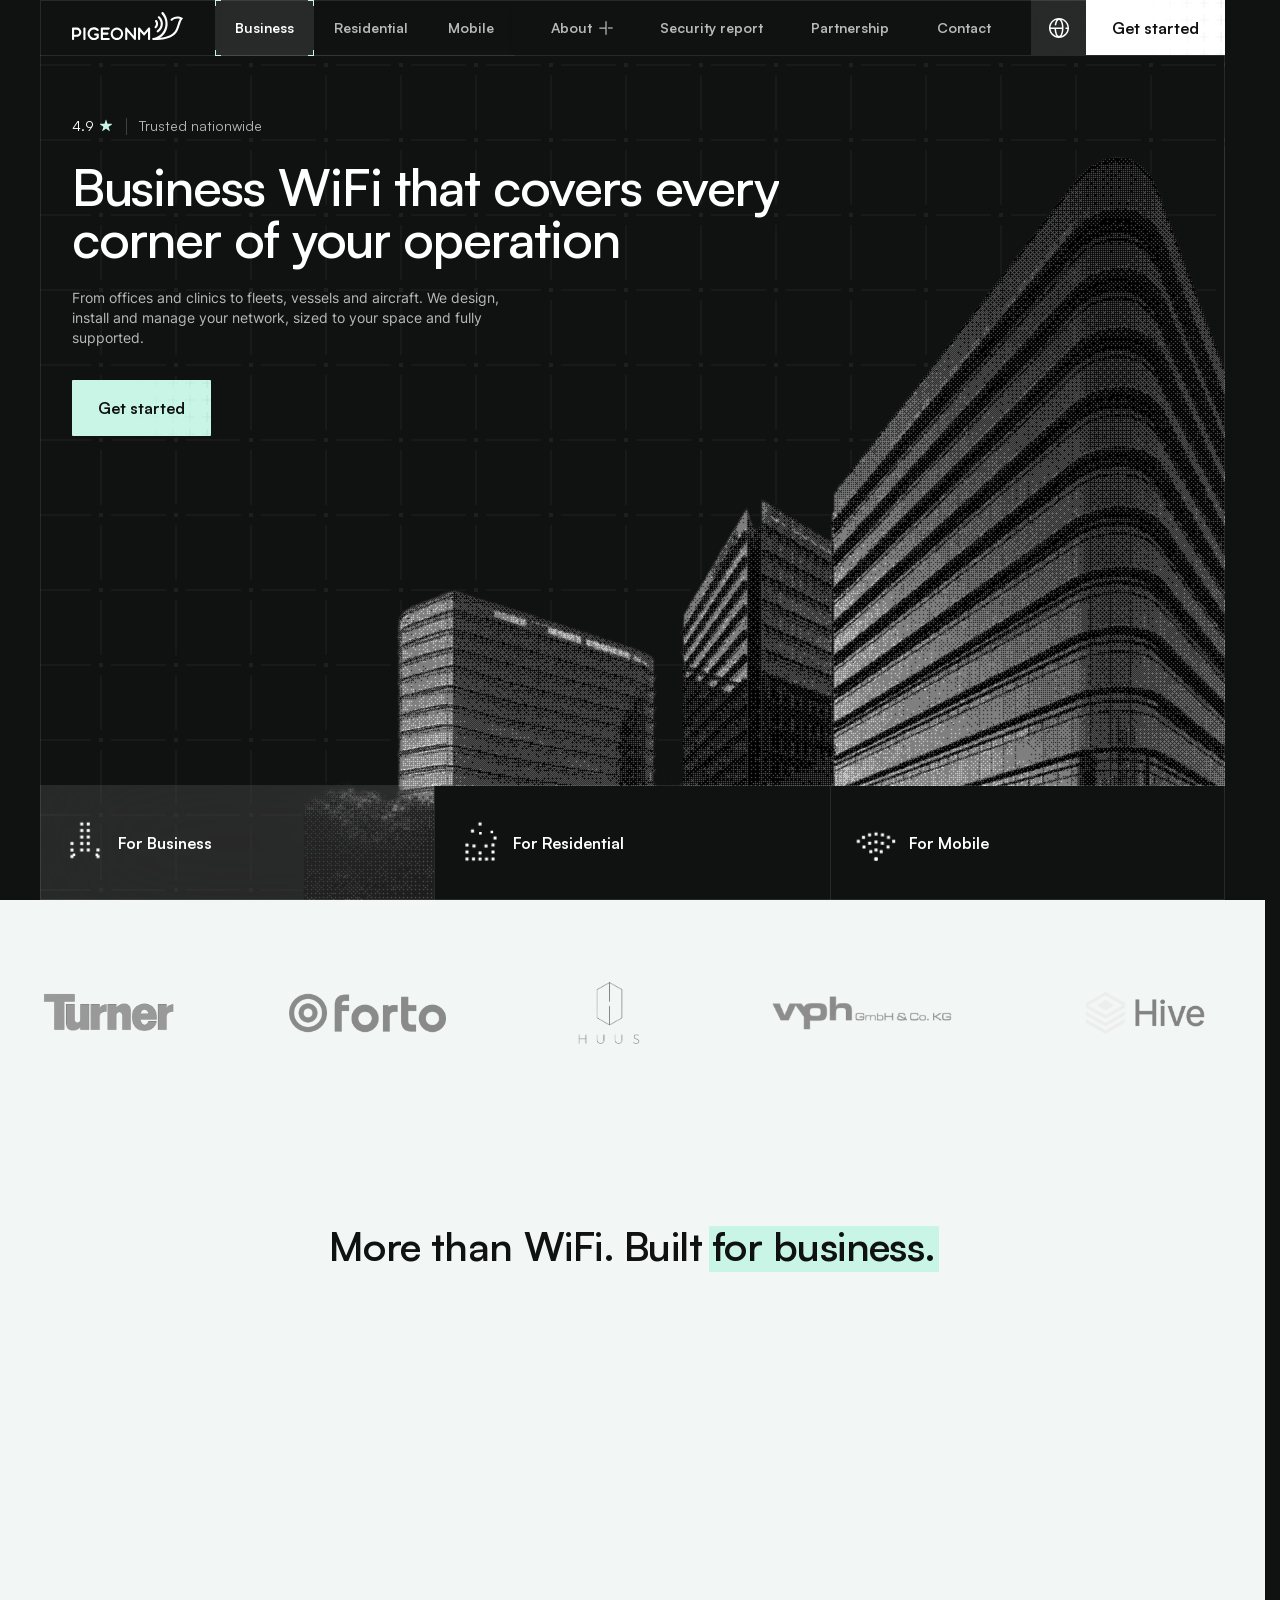
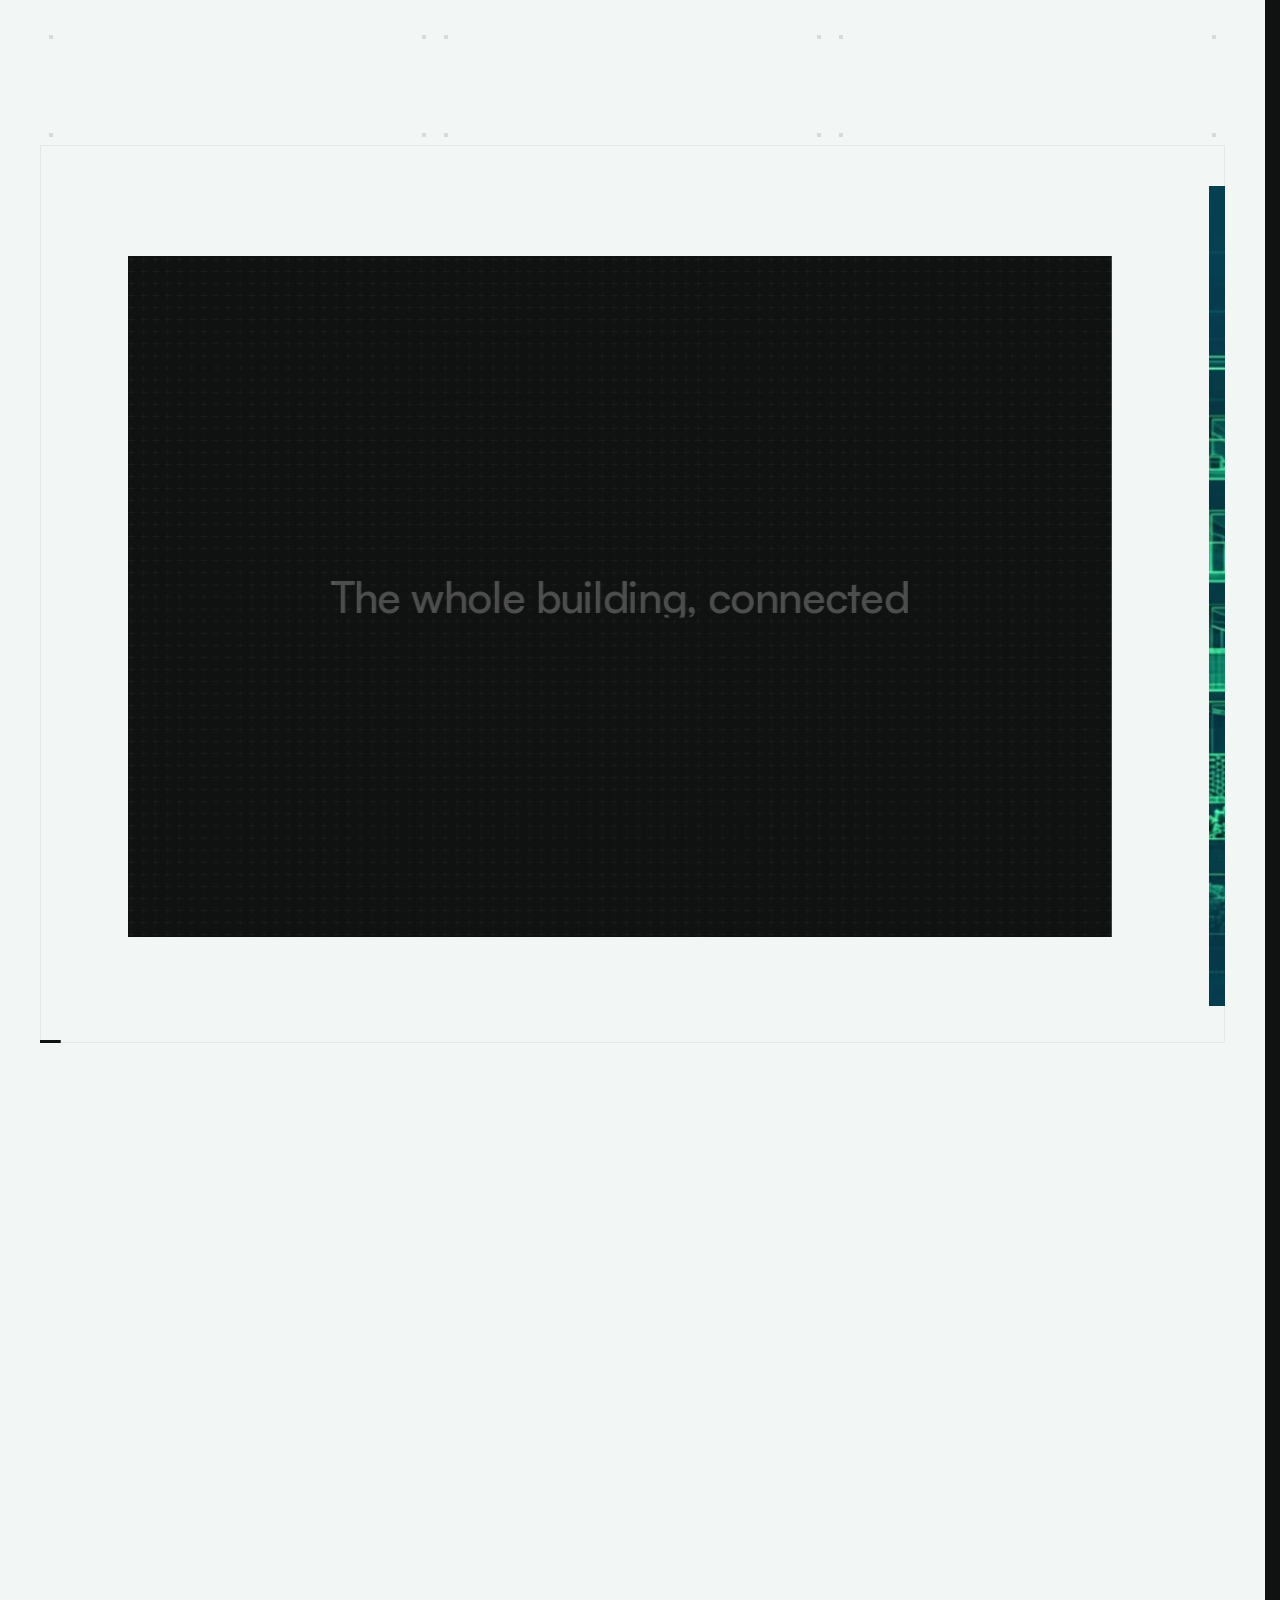
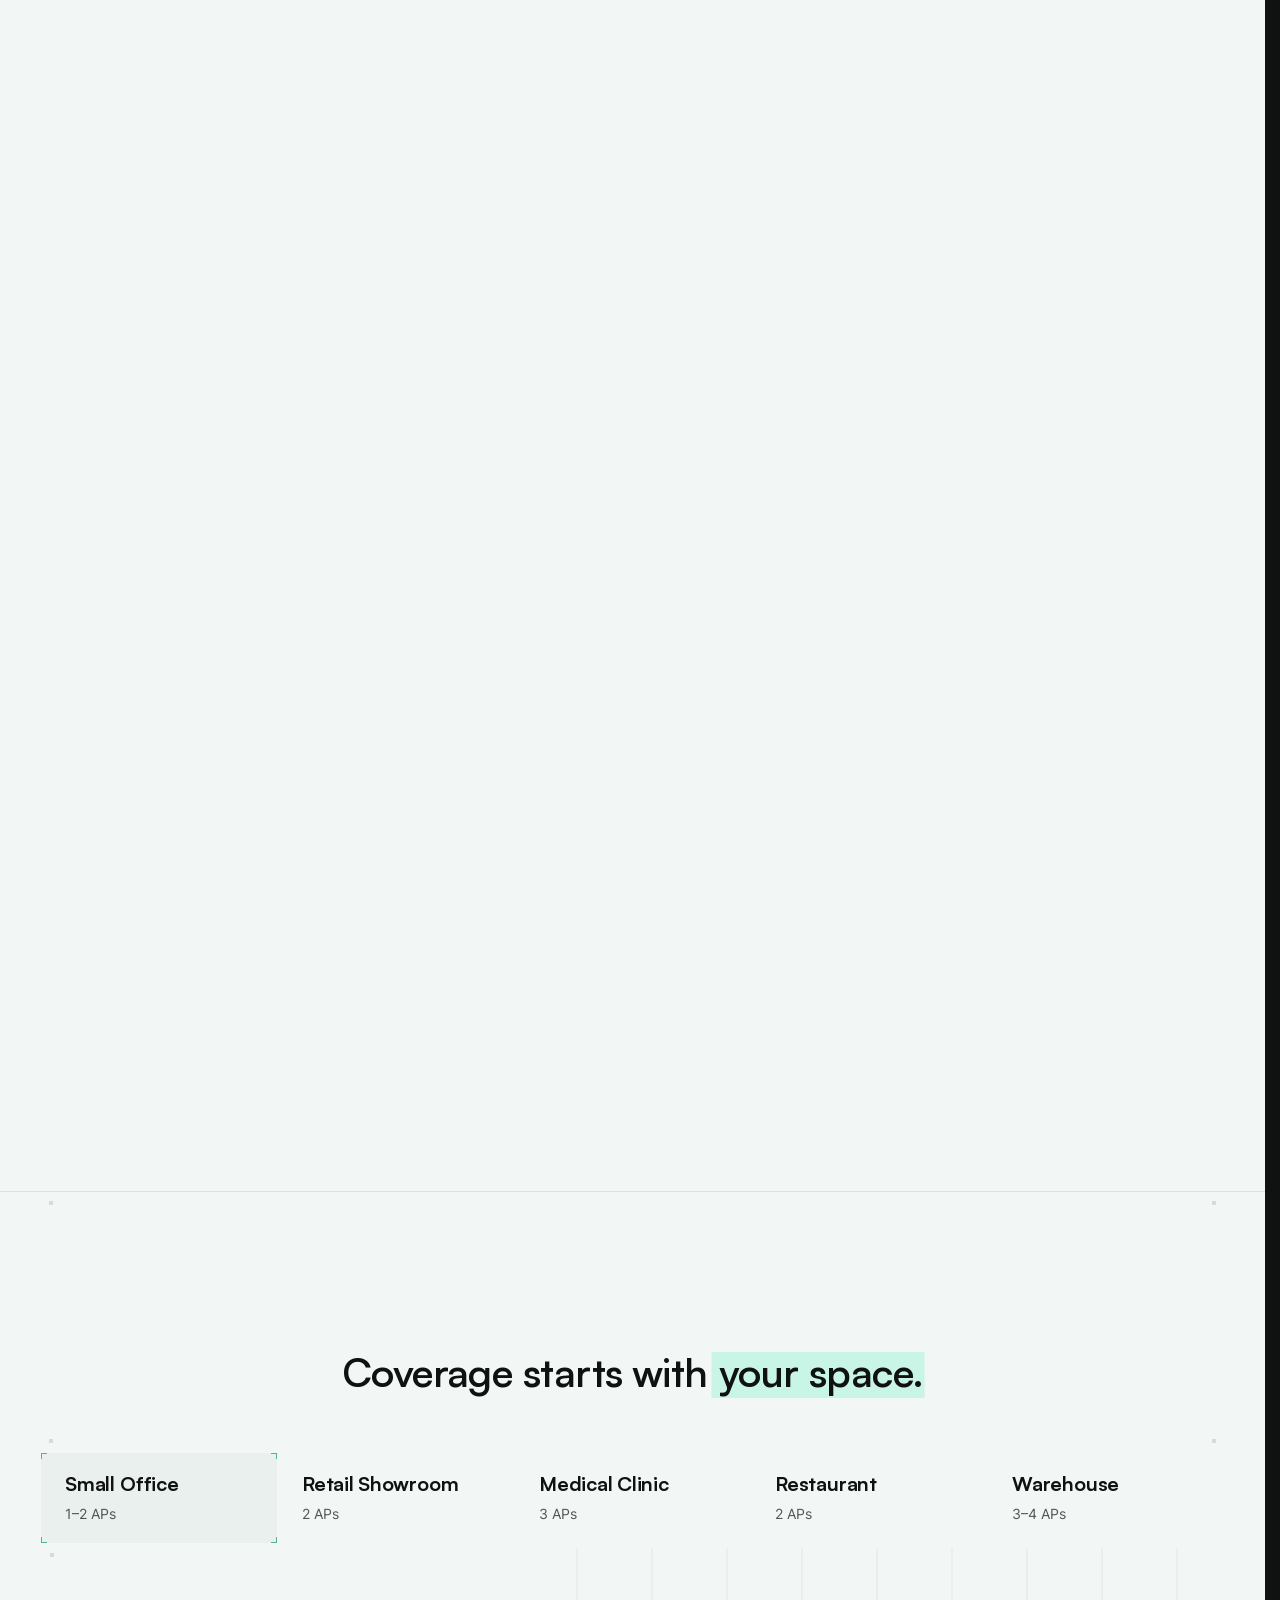
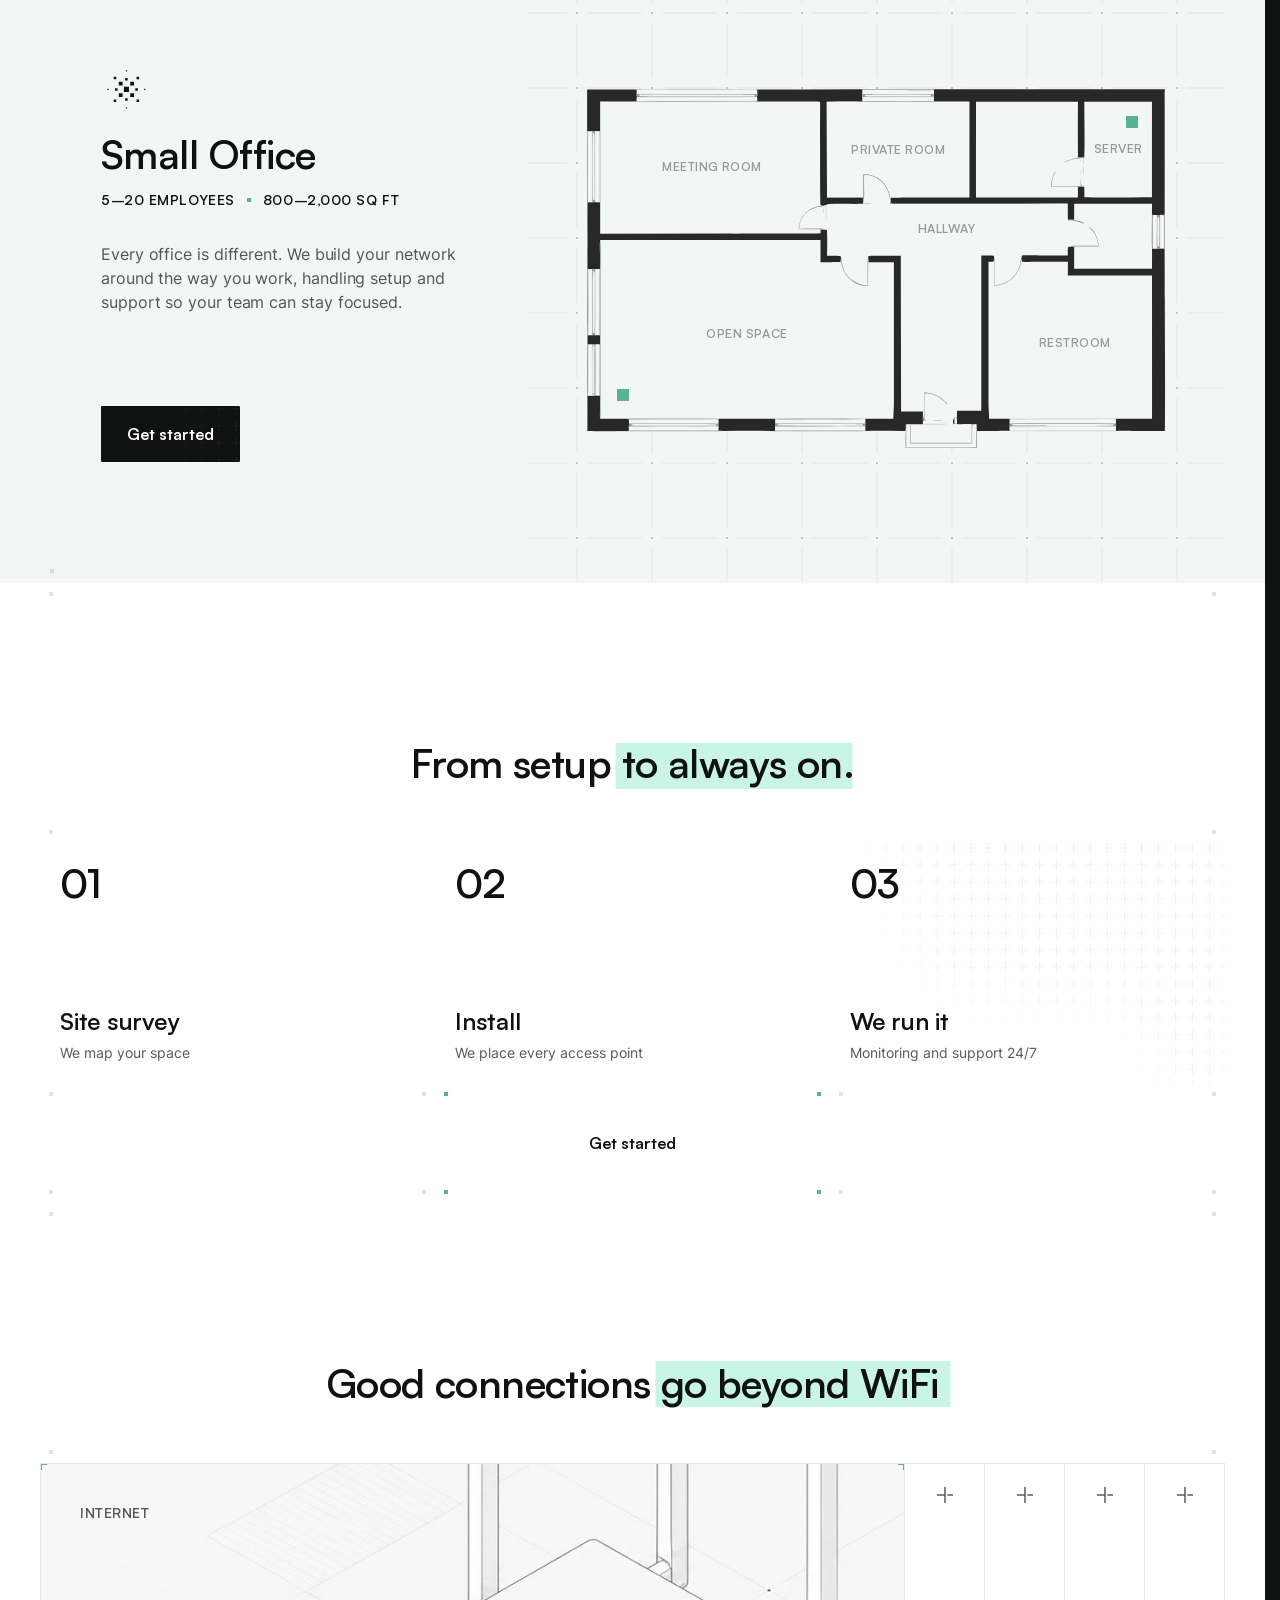
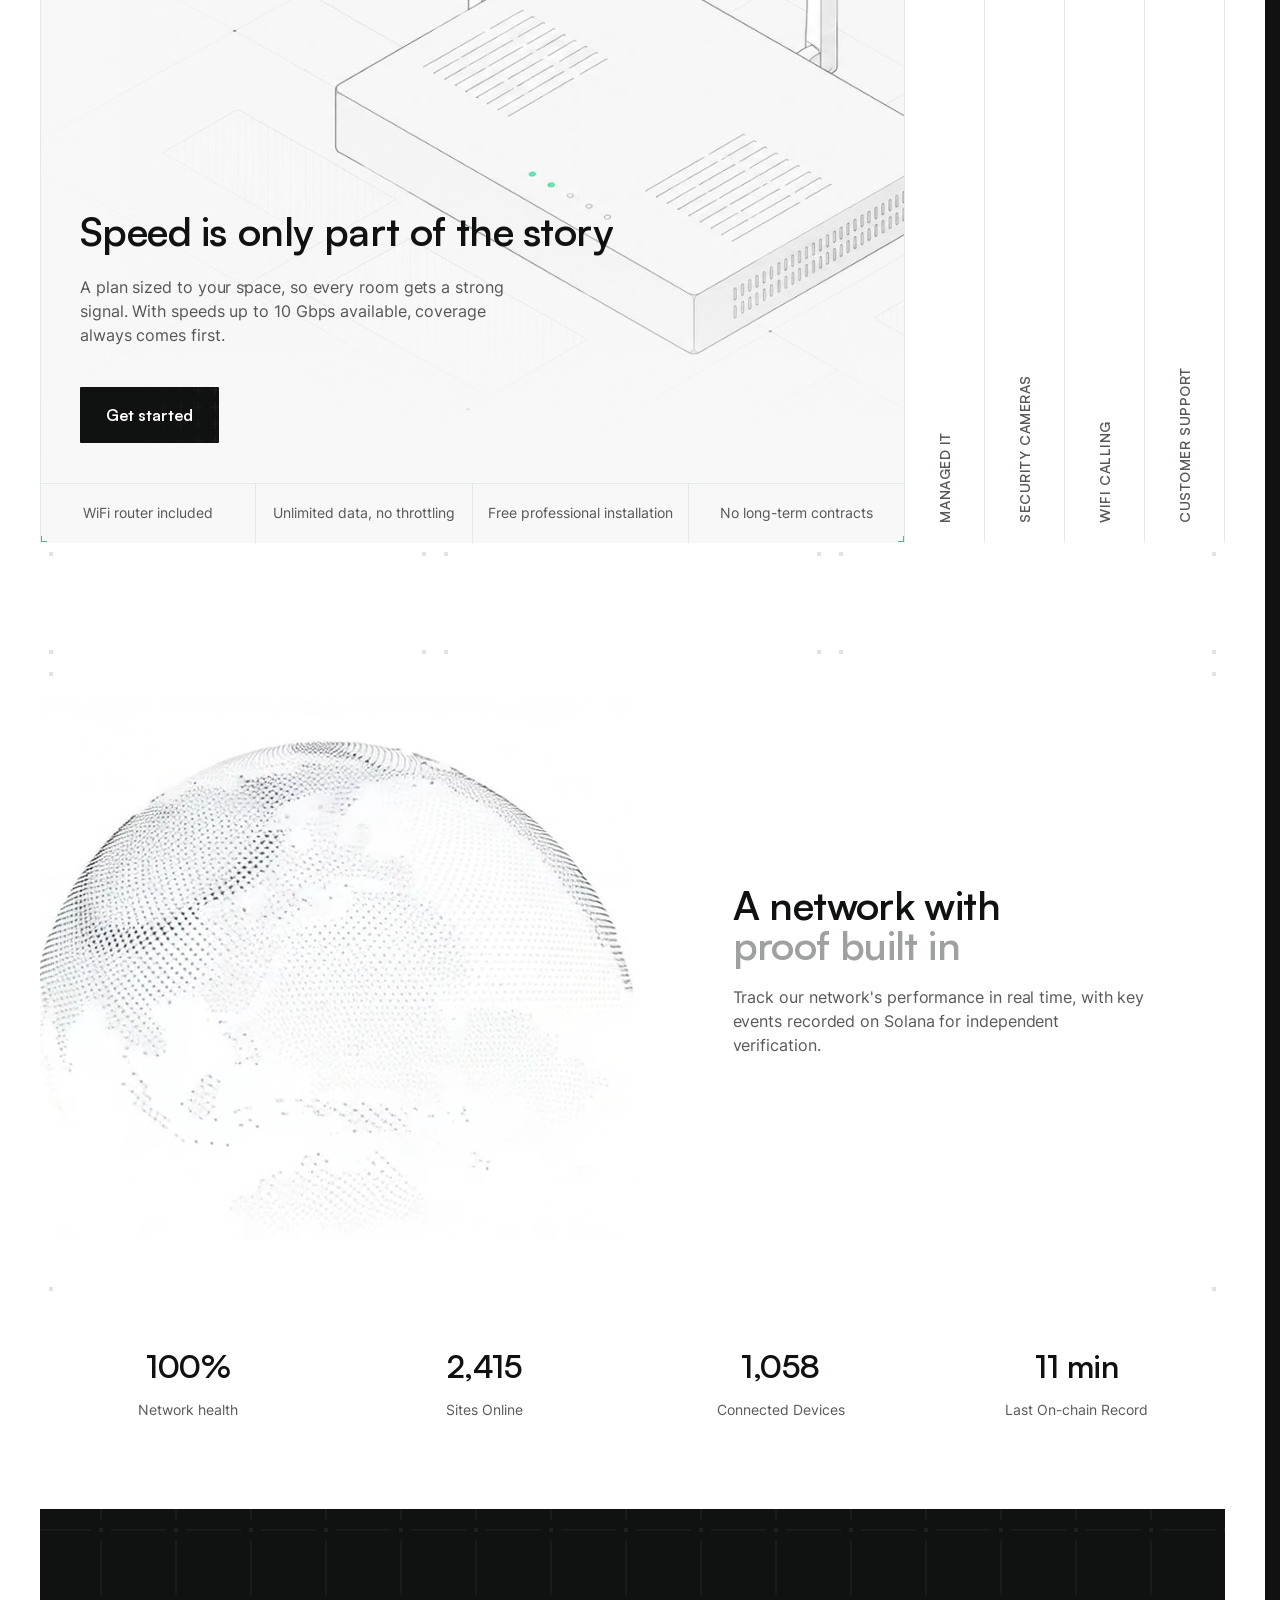
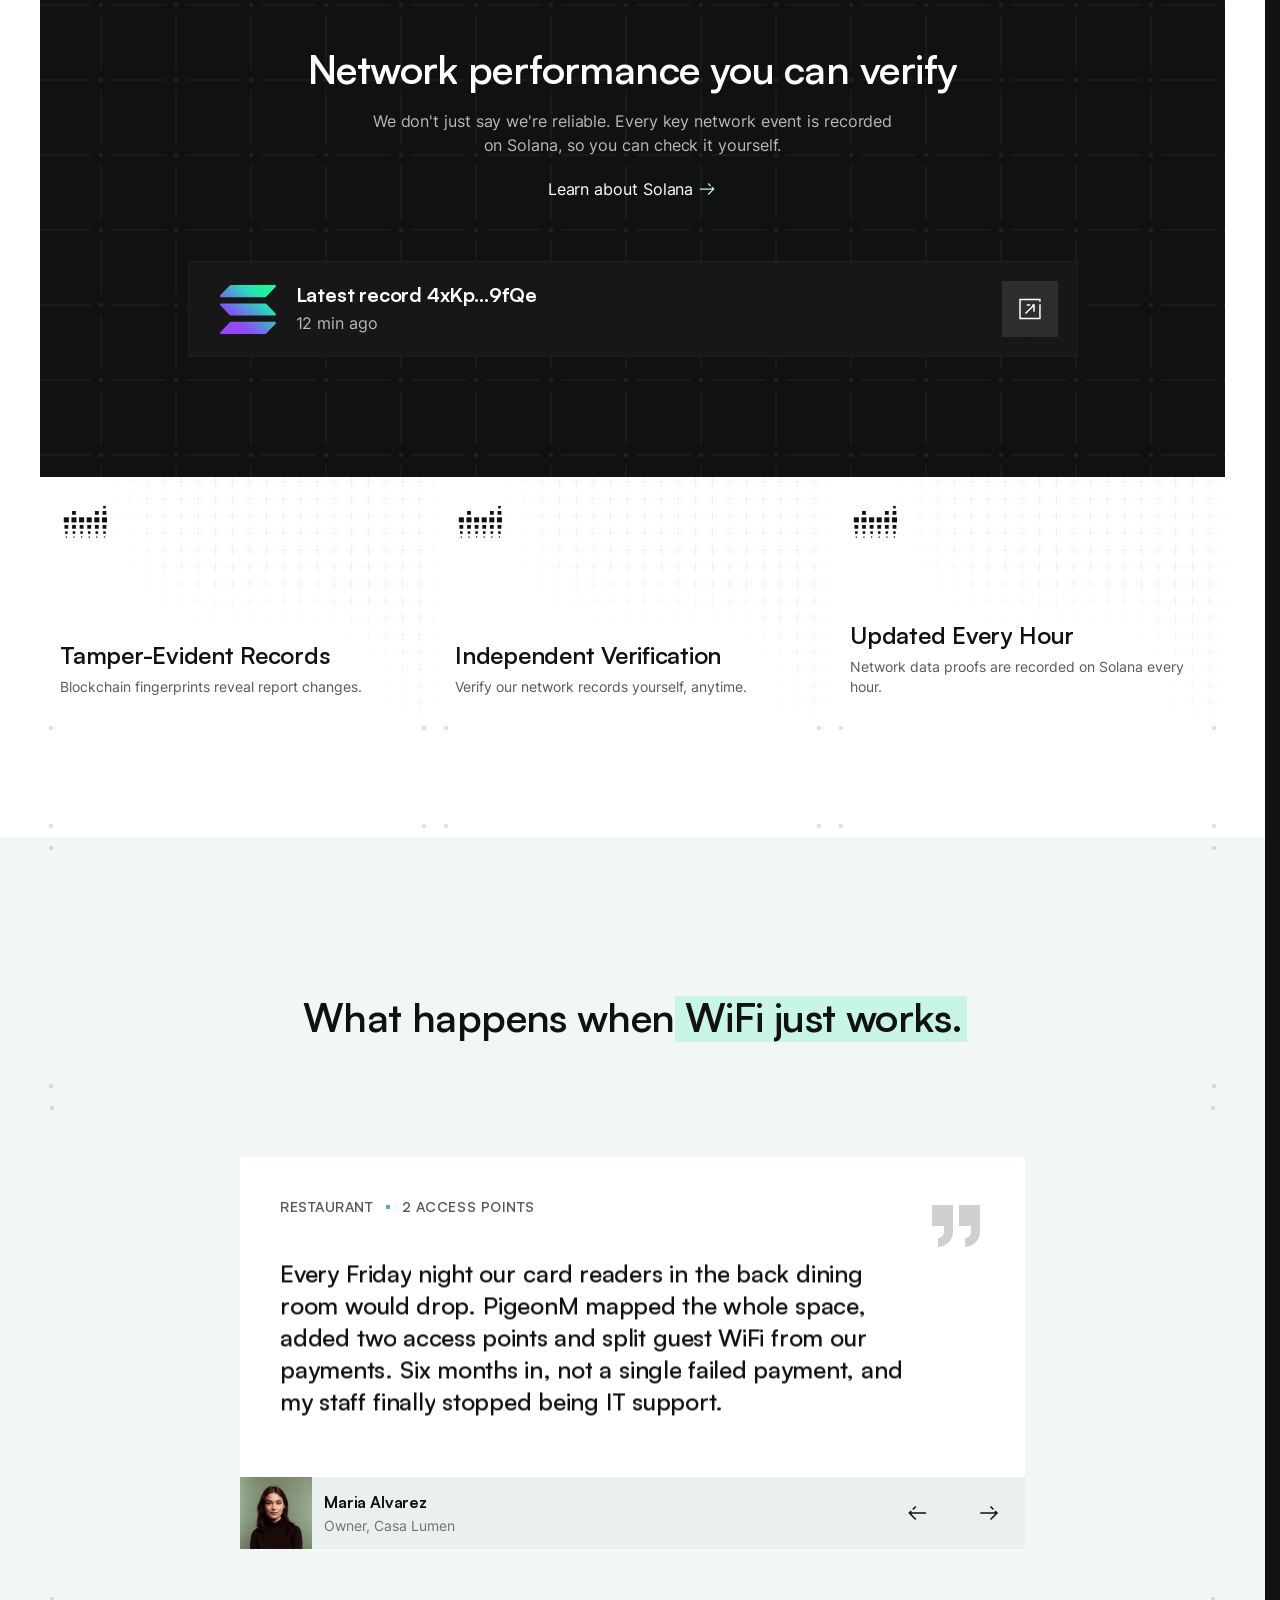
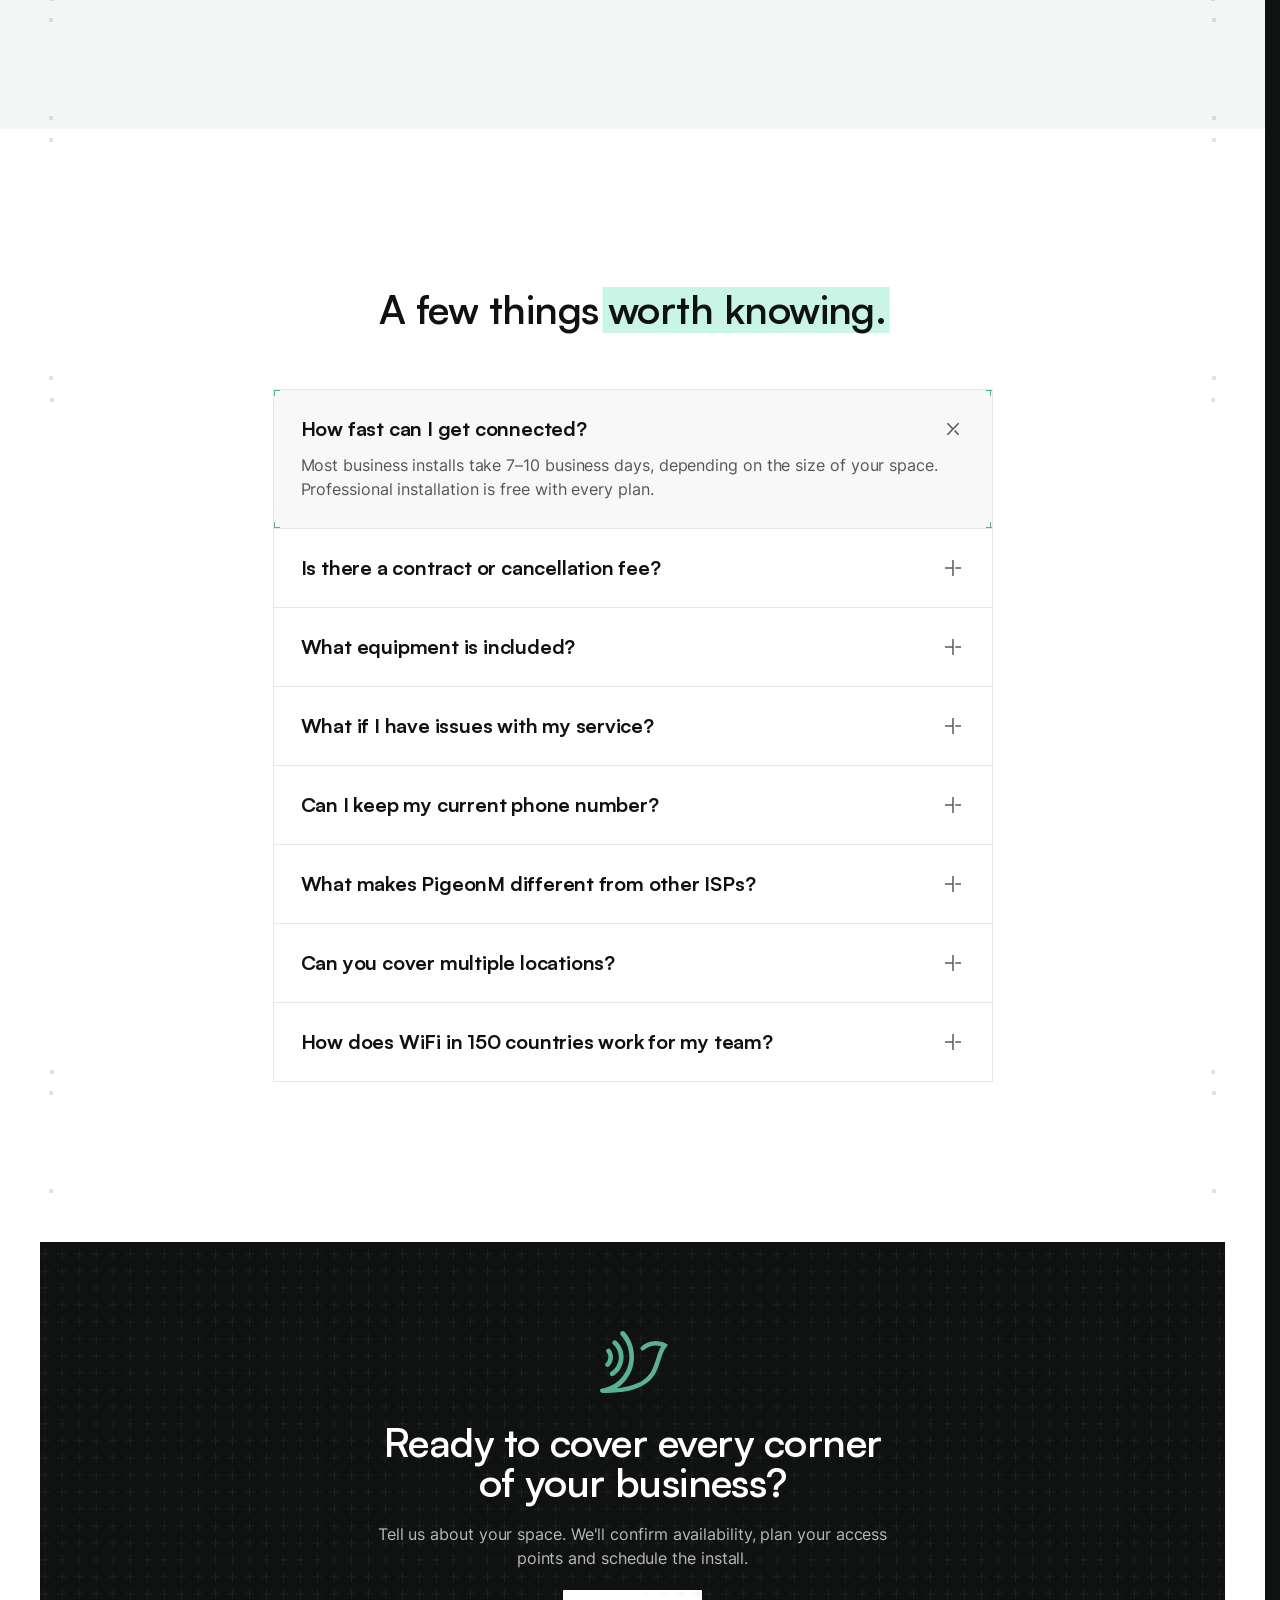
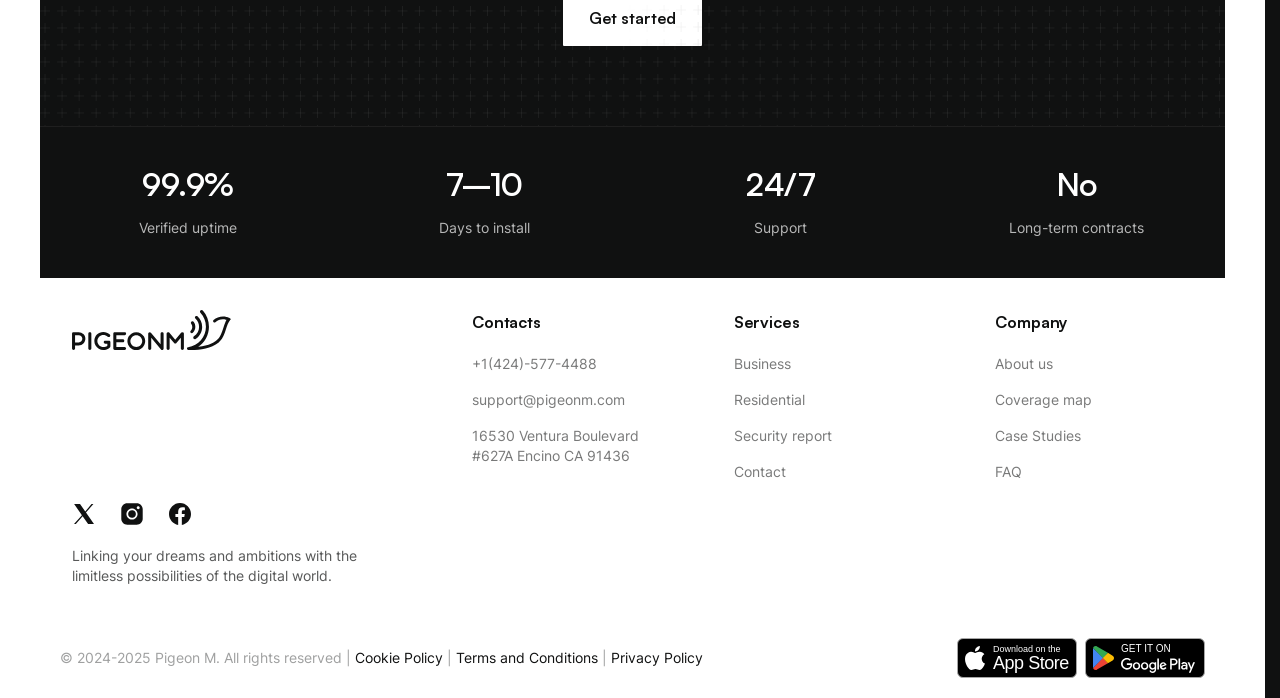
==== business.html @ c3266a2f "Picking Business in the home hero goes to the Business page The hero's For Business card now leads t" ====
<!doctype html>
<!-- The Business page: for now a copy of the home page (index.html) -->
<html lang="en">
<head>
  <meta charset="utf-8">
  <meta name="viewport" content="width=device-width, initial-scale=1">
  <title>PigeonM — Business WiFi</title>
  <script>
    document.documentElement.classList.add('js', 'is-locked');
    // every page opens at its top, never where the last one was scrolled to (js/hero.js)
    if ('scrollRestoration' in history) history.scrollRestoration = 'manual';
  </script>
  <!-- the loader's dark page from the very first paint -->
  <style>html, body { margin: 0; background: #101111; }</style>
  <script src="js/hero.js?v=36b60ce7" defer></script>
  <script src="js/sections.js?v=b0cf4c87" defer></script>
  <script src="js/connectivity.js?v=be5ec147" defer></script>
  <script src="js/dither.js?v=cad372d1" defer></script>
  <script src="js/plans.js?v=c41b9e18" defer></script>
  <script src="js/services.js?v=b4c0971b" defer></script>
  <script src="js/testimonials.js?v=256f5515" defer></script>
  <script src="js/faq.js?v=5b57e563" defer></script>
  <script src="js/plus-grid.js?v=1c6efb88" defer></script>
  <script src="js/grid.js?v=de0c2bf2" defer></script>
  <link rel="preload" as="image" href="assets/img/hero-business.webp" imagesrcset="assets/img/hero-business.webp 1x, assets/img/hero-business@2x.webp 2x">
  <link rel="stylesheet" href="css/hero.css?v=3aaf5d09">
  <link rel="stylesheet" href="css/sections.css?v=01cfec4d">
</head>
<body>

<!-- Loader: the hero's planet (the same clip, dithered alike) turns in the middle of the screen,
     then fades away and the hero draws itself in (js/hero.js) -->
<div class="loader" aria-hidden="true">
  <!-- the hero's grid, in its place, drawing in from the centre while the sphere turns -->
  <span class="loader__grid"><span class="hero__pattern"></span></span>
  <img class="loader__logo" src="assets/icons/logo.svg" width="107" height="26.8534" alt="">
  <div class="loader__planet">
    <video class="loader__planet-video" muted loop playsinline autoplay preload="auto" tabindex="-1" data-rate="0.6" data-dither-invert="1" data-dither-gain="2.4">
      <source src="assets/video/network-globe.webm" type="video/webm">
      <source src="assets/video/network-globe.mp4" type="video/mp4">
    </video>
  </div>
</div>

<section class="hero" data-hero data-state="business">
  <!-- the content box's backdrop: the grid pattern, and over it the default hero's planet (Figma
       350:13952) or an audience's dithered illustration (Figma 340:10854 / 340:10880 / 340:10906) -->
  <div class="hero__bg" aria-hidden="true">
    <span class="hero__pattern"></span>
    <!-- the planet and its shade, fitted to the copy together (js/hero.js) -->
    <div class="hero__fit" data-bg="home">
    <div class="hero__planet">
      <div class="hero__planet-media">
        <video class="hero__planet-video" muted loop playsinline autoplay preload="auto" tabindex="-1" data-rate="0.6" data-dither-invert="1" data-dither-gain="2.4">
          <source src="assets/video/network-globe.webm" type="video/webm">
          <source src="assets/video/network-globe.mp4" type="video/mp4">
        </video>
      </div>
    </div>
    <!-- a dark, blurred ellipse behind the copy, so the planet fades out under it -->
    <span class="hero__shade"></span>
    </div>
    <img class="hero__bg-img is-active" data-bg="business" src="assets/img/hero-business.webp"
         srcset="assets/img/hero-business.webp 1x, assets/img/hero-business@2x.webp 2x" width="922" height="754" alt="">
    <img class="hero__bg-img" data-bg="residential" data-src="assets/img/hero-residential.webp"
         data-srcset="assets/img/hero-residential.webp 1x, assets/img/hero-residential@2x.webp 2x" width="944" height="754" alt="">
    <img class="hero__bg-img" data-bg="mobile" data-src="assets/img/hero-mobile.webp"
         data-srcset="assets/img/hero-mobile.webp 1x, assets/img/hero-mobile@2x.webp 2x" width="942" height="754" alt="">
    <!-- a mint glow that follows the pointer over the illustration (Figma 302:3647), kept to the
         illustration's own shape -->
    <span class="hero__glow-area"><span class="hero__glow"></span></span>
    <span class="hero__wipe"></span>
  </div>

  <div class="hero__frame">
    <!-- Header -->
    <header class="header">
      <a class="header__logo" href="index.html" aria-label="PigeonM — home" data-intro="header">
        <img src="assets/icons/logo.svg" width="107" height="26.8534" alt="">
      </a>

      <nav class="audience" role="tablist" aria-label="Audience" data-intro="header">
        <span class="audience__indicator" aria-hidden="true"></span>
        <!-- Business has a page of its own -->
        <a class="audience__tab is-active" href="business.html" data-target="business" data-page aria-current="page">Business</a>
        <button class="audience__tab" role="tab" aria-selected="false" data-target="residential">Residential</button>
        <button class="audience__tab" role="tab" aria-selected="false" data-target="mobile">Mobile</button>
      </nav>

      <div class="header__actions">
        <div class="header__links">
          <a class="header__link" href="#about" data-intro="header">
            About
            <span class="icon icon--plus" aria-hidden="true"><img src="assets/icons/plus-light.svg" width="20" height="20" alt=""></span>
          </a>
          <a class="header__link" href="#security" data-intro="header">Security report</a>
          <a class="header__link" href="#partnership" data-intro="header">Partnership</a>
          <a class="header__link" href="#contact" data-intro="header">Contact</a>
        </div>
        <div class="header__cta">
          <button class="header__lang" type="button" aria-label="Change language" data-intro="header">
            <img src="assets/icons/globe.svg" width="24" height="24" alt="">
          </button>
          <a class="btn btn--sm" href="#start" data-intro="header"><span>Get started</span></a>
        </div>
      </div>
    </header>

    <!-- Content: the default hero's copy, centred, and each audience's, on the left -->
    <div class="hero__content">
      <div class="panel panel--home" data-panel="home" aria-hidden="true">
        <div class="rating">
          <span class="rating__score">
            4.9
            <span class="icon icon--star" aria-hidden="true"><img src="assets/icons/star.svg" width="16" height="16" alt=""></span>
          </span>
          <img class="rating__divider" src="assets/icons/divider.svg" width="1" height="17" alt="" aria-hidden="true">
          <span>Trusted nationwide</span>
        </div>
        <h2 class="panel__title" data-split>Stay connected at home, at work, and around the world.</h2>
        <p class="panel__text">Home and business internet, mobile service, and included global Wi-Fi. All managed through Pigeon M, with AI guidance along the way.</p>
        <a class="btn btn--mint" href="#start"><span>Get started</span></a>
      </div>

      <div class="panel is-active" data-panel="business">
        <div class="rating">
          <span class="rating__score">
            4.9
            <span class="icon icon--star" aria-hidden="true"><img src="assets/icons/star.svg" width="16" height="16" alt=""></span>
          </span>
          <img class="rating__divider" src="assets/icons/divider.svg" width="1" height="17" alt="" aria-hidden="true">
          <span>Trusted nationwide</span>
        </div>
        <h1 class="panel__title" data-split>Business WiFi that covers every corner of your operation</h1>
        <p class="panel__text">From offices and clinics to fleets, vessels and aircraft. We design, install and manage your network, sized to your space and fully supported.</p>
        <a class="btn btn--mint" href="#start"><span>Get started</span></a>
      </div>

      <div class="panel" data-panel="residential" aria-hidden="true">
        <div class="rating">
          <span class="rating__score">
            4.9
            <span class="icon icon--star" aria-hidden="true"><img src="assets/icons/star.svg" width="16" height="16" alt=""></span>
          </span>
          <img class="rating__divider" src="assets/icons/divider.svg" width="1" height="17" alt="" aria-hidden="true">
          <span>Trusted nationwide</span>
        </div>
        <h2 class="panel__title" data-split>One network for your<br>entire building</h2>
        <p class="panel__text">For owners, managers and developers. We design, install and manage WiFi across every unit and common area, so residents move in already connected.</p>
        <a class="btn btn--mint" href="#start"><span>Connect your building</span></a>
      </div>

      <div class="panel" data-panel="mobile" aria-hidden="true">
        <div class="rating">
          <span class="rating__score">
            4.9
            <span class="icon icon--star" aria-hidden="true"><img src="assets/icons/star.svg" width="16" height="16" alt=""></span>
          </span>
          <img class="rating__divider" src="assets/icons/divider.svg" width="1" height="17" alt="" aria-hidden="true">
          <span>Trusted nationwide</span>
        </div>
        <h2 class="panel__title" data-split>WiFi that moves with<br>you around the world</h2>
        <p class="panel__text">Stay connected automatically and securely through OpenRoaming WiFi networks in 150 countries. No passwords, no repeated sign-ins.</p>
        <a class="btn btn--mint" href="#start"><span>Get started</span></a>
      </div>
    </div>

    <!-- Audience cards -->
    <div class="cards">
      <span class="cards__highlight" aria-hidden="true"></span>
      <a class="card is-active" href="business.html" data-target="business" data-intro="card" data-page aria-current="page">
        <span class="card__icon" aria-hidden="true"></span>
        <span class="card__label">For Business</span>
      </a>
      <a class="card" href="#residential" data-target="residential" data-intro="card">
        <span class="card__icon" aria-hidden="true"></span>
        <span class="card__label">For Residential</span>
      </a>
      <a class="card" href="#mobile" data-target="mobile" data-intro="card">
        <span class="card__icon" aria-hidden="true"></span>
        <span class="card__label">For Mobile</span>
      </a>
    </div>
  </div>
</section>

<section class="logos" aria-label="Trusted by">
  <ul class="logos__list">
    <li class="logos__item"><img loading="lazy" src="assets/logos/turner.png" width="136" height="44" alt="Turner"></li>
    <li class="logos__item"><img loading="lazy" src="assets/logos/forto.png" width="157" height="40" alt="Forto"></li>
    <li class="logos__item"><img loading="lazy" src="assets/logos/huus.png" width="100" height="90" alt="HUUS"></li>
    <li class="logos__item"><img loading="lazy" src="assets/logos/vph.png" width="180" height="65" alt="vph GmbH &amp; Co. KG"></li>
    <li class="logos__item"><img loading="lazy" src="assets/logos/hive.png" width="160" height="45" alt="Hive"></li>
  </ul>
</section>

<section class="benefits">
  <div class="benefits__head">
    <span class="benefits__mark" aria-hidden="true"></span>
    <h2 class="section-title">More than WiFi. Built for business.</h2>
  </div>
  <div class="benefits__row">
    <article class="benefit">
      <img loading="lazy" class="benefit__grid" src="assets/patterns/plus-grid.svg" width="691" height="503" alt="" aria-hidden="true">
      <img loading="lazy" class="benefit__fade" src="assets/patterns/fade-1.svg" alt="" aria-hidden="true">
      <img loading="lazy" class="benefit__icon" src="assets/icons/dot-wave.svg" width="50" height="50" alt="" aria-hidden="true">
      <div class="benefit__text">
        <h3 class="benefit__title">Coverage for every space</h3>
        <p class="benefit__desc">Wi-Fi designed for offices, stores, and warehouses.</p>
      </div>
    </article>
    <article class="benefit">
      <img loading="lazy" class="benefit__grid" src="assets/patterns/plus-grid.svg" width="691" height="503" alt="" aria-hidden="true">
      <img loading="lazy" class="benefit__fade" src="assets/patterns/fade-2.svg" alt="" aria-hidden="true">
      <img loading="lazy" class="benefit__icon" src="assets/icons/dot-wave.svg" width="50" height="50" alt="" aria-hidden="true">
      <div class="benefit__text">
        <h3 class="benefit__title">Less downtime</h3>
        <p class="benefit__desc">Dual internet connections and backup power.</p>
      </div>
    </article>
    <article class="benefit">
      <img loading="lazy" class="benefit__grid" src="assets/patterns/plus-grid.svg" width="691" height="503" alt="" aria-hidden="true">
      <img loading="lazy" class="benefit__fade" src="assets/patterns/fade-3.svg" alt="" aria-hidden="true">
      <img loading="lazy" class="benefit__icon" src="assets/icons/dot-wave.svg" width="50" height="50" alt="" aria-hidden="true">
      <div class="benefit__text">
        <h3 class="benefit__title">IT made easier</h3>
        <p class="benefit__desc">Security, managed IT, and 24/7 support.</p>
      </div>
    </article>
  </div>
</section>

<div class="divider" aria-hidden="true"><i></i><i></i><i></i></div>

<section class="connectivity" data-connectivity>
  <div class="connectivity__stage">
    <div class="connectivity__box">
      <div class="connectivity__track">
        <div class="connectivity__panel" data-panel="title">
          <div class="connectivity__media">
            <img loading="lazy" class="connectivity__pattern" src="assets/patterns/connectivity-grid.svg" width="1388" height="979" alt="" aria-hidden="true">
          </div>
          <p class="section-title connectivity__title">The whole building, connected</p>
        </div>
        <div class="connectivity__panel" data-panel="residential">
          <div class="connectivity__media">
            <video class="connectivity__img" src="assets/connectivity/residential.mp4" data-line="0.3 3.25" poster="assets/connectivity/residential.jpg" muted playsinline preload="none" tabindex="-1" aria-label="A residential building: the wireframe turns into the photo"></video>
          </div>
        </div>
      </div>
    </div>
    <div class="connectivity__progress" aria-hidden="true"><span></span></div>
  </div>
</section>

<section class="plans" aria-labelledby="plans-title">
  <div class="plans__frame">
    <div class="plans__head">
      <span class="plans__mark" aria-hidden="true"></span>
      <h2 class="section-title" id="plans-title">Coverage starts with your space.</h2>
    </div>
    <div class="plans__content">
      <div class="plans__tabs" role="tablist" aria-label="Space type">
        <span class="plans__indicator" aria-hidden="true"></span>
        <button class="plan-tab is-active" role="tab" id="tab-small-office" aria-controls="plan-small-office" aria-selected="true" data-plan="small-office">
          <span class="plan-tab__name">Small Office</span>
          <span class="plan-tab__aps">1–2 APs</span>
        </button>
        <button class="plan-tab" role="tab" id="tab-retail" aria-controls="plan-retail" aria-selected="false" data-plan="retail">
          <span class="plan-tab__name">Retail Showroom</span>
          <span class="plan-tab__aps">2 APs</span>
        </button>
        <button class="plan-tab" role="tab" id="tab-clinic" aria-controls="plan-clinic" aria-selected="false" data-plan="clinic">
          <span class="plan-tab__name">Medical Clinic</span>
          <span class="plan-tab__aps">3 APs</span>
        </button>
        <button class="plan-tab" role="tab" id="tab-restaurant" aria-controls="plan-restaurant" aria-selected="false" data-plan="restaurant">
          <span class="plan-tab__name">Restaurant</span>
          <span class="plan-tab__aps">2 APs</span>
        </button>
        <button class="plan-tab" role="tab" id="tab-warehouse" aria-controls="plan-warehouse" aria-selected="false" data-plan="warehouse">
          <span class="plan-tab__name">Warehouse</span>
          <span class="plan-tab__aps">3–4 APs</span>
        </button>
      </div>
      <div class="plans__panel" role="tabpanel" id="plan-small-office" aria-labelledby="tab-small-office">
        <div class="plans__info">
          <div class="plans__texts">
            <img loading="lazy" class="plans__icon" src="assets/icons/dot-star.svg" width="50" height="50" alt="">
            <div class="plans__copy">
              <div class="plans__heading">
                <h3 class="plans__title">Small Office</h3>
                <p class="plans__tags"><span>5–20 employees</span><span class="plans__bullet" aria-hidden="true"></span><span>800–2,000 sq ft</span></p>
              </div>
              <p class="plans__desc">Every office is different. We build your network around the way you work, handling setup and support so your team can stay focused.</p>
            </div>
          </div>
          <a class="btn btn--dark" href="#start"><span>Get started</span></a>
        </div>
        <div class="plans__illus" aria-hidden="true">
          <div class="plans__plan">
            <img loading="lazy" src="assets/plans/small-office.svg" width="680" height="438" alt="">
            <span class="plans__label" style="--x: 131; --y: 117">Meeting room</span>
            <span class="plans__label" style="--x: 316; --y: 101">Private room</span>
            <span class="plans__label" style="--x: 553; --y: 100">Server</span>
            <span class="plans__label" style="--x: 381; --y: 178">Hallway</span>
            <span class="plans__label" style="--x: 174; --y: 280">Open space</span>
            <span class="plans__label" style="--x: 499; --y: 289">Restroom</span>
            <span class="plans__signal" style="--x: 58; --y: 50; --w: 284; --h: 333"><i style="--x: 29; --y: 292"></i></span>
            <span class="plans__signal" style="--x: 342; --y: 50; --w: 280; --h: 333"><i style="--x: 242; --y: 25"></i></span>
          </div>
        </div>
      </div>
      <div class="plans__panel" role="tabpanel" id="plan-retail" aria-labelledby="tab-retail" hidden>
        <div class="plans__info">
          <div class="plans__texts">
            <img loading="lazy" class="plans__icon" src="assets/icons/dot-star.svg" width="50" height="50" alt="">
            <div class="plans__copy">
              <div class="plans__heading">
                <h3 class="plans__title">Retail Showroom</h3>
                <p class="plans__tags"><span>Customer-facing retail</span><span class="plans__bullet" aria-hidden="true"></span><span>1,500–4,000 sq ft</span></p>
              </div>
              <p class="plans__desc">Great shopping experiences depend on the details. Keep payments, staff devices, and customer WiFi running smoothly from the showroom floor to checkout.</p>
            </div>
          </div>
          <a class="btn btn--dark" href="#start"><span>Get started</span></a>
        </div>
        <div class="plans__illus" aria-hidden="true">
          <div class="plans__plan">
            <img loading="lazy" src="assets/plans/retail.svg" width="680" height="435" alt="">
            <span class="plans__label" style="--x: 261; --y: 246">Sales floor</span>
            <span class="plans__label" style="--x: 147; --y: 88">Stock room</span>
            <span class="plans__label" style="--x: 348; --y: 86">Back office</span>
            <span class="plans__label" style="--x: 510; --y: 201">Fitting room</span>
            <span class="plans__label" style="--x: 568; --y: 88">WC</span>
            <span class="plans__signal" style="--x: 55; --y: 48; --w: 571; --h: 188"><i style="--x: 265; --y: 65"></i></span>
            <span class="plans__signal" style="--x: 55; --y: 236; --w: 571; --h: 151"><i style="--x: 530; --y: 111"></i></span>
          </div>
        </div>
      </div>
      <div class="plans__panel" role="tabpanel" id="plan-clinic" aria-labelledby="tab-clinic" hidden>
        <div class="plans__info">
          <div class="plans__texts">
            <img loading="lazy" class="plans__icon" src="assets/icons/dot-star.svg" width="50" height="50" alt="">
            <div class="plans__copy">
              <div class="plans__heading">
                <h3 class="plans__title">Medical Clinic</h3>
                <p class="plans__tags"><span>Multi-room clinic</span><span class="plans__bullet" aria-hidden="true"></span><span>2,000–6,000 sq ft</span></p>
              </div>
              <p class="plans__desc">Patient care comes first. Give your staff and connected systems the reliable, secure network they need to keep daily operations running smoothly.</p>
            </div>
          </div>
          <a class="btn btn--dark" href="#start"><span>Get started</span></a>
        </div>
        <div class="plans__illus" aria-hidden="true">
          <div class="plans__plan">
            <img loading="lazy" src="assets/plans/clinic.svg" width="680" height="436" alt="">
            <span class="plans__label" style="--x: 93; --y: 99">Exam room</span>
            <span class="plans__label" style="--x: 212; --y: 99">Exam room</span>
            <span class="plans__label" style="--x: 334; --y: 99">Exam room</span>
            <span class="plans__label" style="--x: 456; --y: 247">WC</span>
            <span class="plans__label" style="--x: 528; --y: 315">Waiting</span>
            <span class="plans__label" style="--x: 206; --y: 300">Lab / Imaging</span>
            <span class="plans__signal" style="--x: 54; --y: 47; --w: 281; --h: 339"><i style="--x: 33; --y: 306"></i></span>
            <span class="plans__signal" style="--x: 335; --y: 47; --w: 290; --h: 164"><i style="--x: 250; --y: 25"></i></span>
            <span class="plans__signal" style="--x: 335; --y: 211; --w: 290; --h: 175"><i style="--x: 236; --y: 127"></i></span>
          </div>
        </div>
      </div>
      <div class="plans__panel" role="tabpanel" id="plan-restaurant" aria-labelledby="tab-restaurant" hidden>
        <div class="plans__info">
          <div class="plans__texts">
            <img loading="lazy" class="plans__icon" src="assets/icons/dot-star.svg" width="50" height="50" alt="">
            <div class="plans__copy">
              <div class="plans__heading">
                <h3 class="plans__title">Restaurant</h3>
                <p class="plans__tags"><span>Dining + kitchen</span><span class="plans__bullet" aria-hidden="true"></span><span>2,500–5,000 sq ft</span></p>
              </div>
              <p class="plans__desc">From the first order to the final payment, keep your restaurant connected. Reliable WiFi for your team, your systems, and your guests.</p>
            </div>
          </div>
          <a class="btn btn--dark" href="#start"><span>Get started</span></a>
        </div>
        <div class="plans__illus" aria-hidden="true">
          <div class="plans__plan">
            <img loading="lazy" src="assets/plans/restaurant.svg" width="680" height="431.2" alt="">
            <span class="plans__label" style="--x: 292; --y: 245">Dining Area</span>
            <span class="plans__label" style="--x: 261; --y: 102">Kitchen</span>
            <span class="plans__label" style="--x: 542; --y: 196">Bar</span>
            <span class="plans__label" style="--x: 442; --y: 96">Restroom</span>
            <span class="plans__signal" style="--x: 57; --y: 46; --w: 287; --h: 338"><i style="--x: 38; --y: 30"></i></span>
            <span class="plans__signal" style="--x: 344; --y: 46; --w: 279; --h: 338"><i style="--x: 236; --y: 295"></i></span>
          </div>
        </div>
      </div>
      <div class="plans__panel" role="tabpanel" id="plan-warehouse" aria-labelledby="tab-warehouse" hidden>
        <div class="plans__info">
          <div class="plans__texts">
            <img loading="lazy" class="plans__icon" src="assets/icons/dot-star.svg" width="50" height="50" alt="">
            <div class="plans__copy">
              <div class="plans__heading">
                <h3 class="plans__title">Warehouse</h3>
                <p class="plans__tags"><span>Industrial storage</span><span class="plans__bullet" aria-hidden="true"></span><span>10,000–50,000 sq ft</span></p>
              </div>
              <p class="plans__desc">Keep your operation connected across large, demanding spaces. Reliable WiFi for inventory systems, scanners, and teams on the move.</p>
            </div>
          </div>
          <a class="btn btn--dark" href="#start"><span>Get started</span></a>
        </div>
        <div class="plans__illus" aria-hidden="true">
          <div class="plans__plan">
            <img loading="lazy" src="assets/plans/warehouse.svg" width="680" height="453.33" alt="">
            <span class="plans__label" style="--x: 74; --y: 76.67">Break</span>
            <span class="plans__label" style="--x: 257; --y: 156.67">Storage zone</span>
            <span class="plans__label" style="--x: 298; --y: 303.67">Shipping doc</span>
            <span class="plans__signal" style="--x: 53; --y: 42; --w: 127; --h: 158"><i style="--x: 17; --y: 14.67"></i></span>
            <span class="plans__signal" style="--x: 53; --y: 200; --w: 127; --h: 155"><i style="--x: 17; --y: 125.67"></i></span>
            <span class="plans__signal" style="--x: 180; --y: 42; --w: 220; --h: 313"><i style="--x: 96; --y: 86.67"></i></span>
            <span class="plans__signal" style="--x: 400; --y: 42; --w: 229; --h: 313"><i style="--x: 112; --y: 23.67"></i></span>
          </div>
        </div>
      </div>
    </div>
  </div>
</section>

<section class="steps" aria-labelledby="steps-title">
  <div class="steps__frame">
    <div class="steps__head">
      <span class="steps__mark" aria-hidden="true"></span>
      <h2 class="section-title" id="steps-title">From setup to always on.</h2>
    </div>
    <ol class="steps__row">
    <li class="step">
      <img loading="lazy" class="step__grid" src="assets/patterns/plus-grid.svg" width="691" height="503" alt="" aria-hidden="true">
      <img loading="lazy" class="step__fade" src="assets/patterns/fade-white.svg" alt="" aria-hidden="true">
      <span class="step__num" aria-hidden="true">01</span>
      <div class="step__text">
        <h3 class="step__title">Site survey</h3>
        <p class="step__desc">We map your space</p>
      </div>
    </li>
    <li class="step">
      <img loading="lazy" class="step__grid" src="assets/patterns/plus-grid.svg" width="691" height="503" alt="" aria-hidden="true">
      <img loading="lazy" class="step__fade" src="assets/patterns/fade-white.svg" alt="" aria-hidden="true">
      <span class="step__num" aria-hidden="true">02</span>
      <div class="step__text">
        <h3 class="step__title">Install</h3>
        <p class="step__desc">We place every access point</p>
      </div>
    </li>
    <li class="step">
      <img loading="lazy" class="step__grid" src="assets/patterns/plus-grid.svg" width="691" height="503" alt="" aria-hidden="true">
      <img loading="lazy" class="step__fade" src="assets/patterns/fade-white.svg" alt="" aria-hidden="true">
      <span class="step__num" aria-hidden="true">03</span>
      <div class="step__text">
        <h3 class="step__title">We run it</h3>
        <p class="step__desc">Monitoring and support 24/7</p>
      </div>
    </li>
      <li class="steps__sweep" aria-hidden="true"></li>
    </ol>
  </div>
  <!-- the band closing the section holds the call to action in its middle cell (Figma 321:8569) -->
  <div class="divider divider--white">
    <i aria-hidden="true"></i>
    <a class="divider__cta" href="#start"><span class="steps__btn">Get started</span></a>
    <i aria-hidden="true"></i>
  </div>
</section>

<section class="services" aria-labelledby="services-title">
  <div class="services__frame">
    <div class="services__head">
      <span class="services__mark" aria-hidden="true"></span>
      <h2 class="section-title" id="services-title">Good connections go beyond WiFi</h2>
    </div>
    <ul class="services__row" role="tablist" aria-label="Services">
      <li class="svc is-active" role="presentation">
        <button class="svc__tab" type="button" role="tab" id="svc-tab-internet" aria-controls="svc-internet" aria-selected="true">
          <span class="svc__name">Internet</span>
          <img loading="lazy" class="svc__plus" src="assets/icons/plus.svg" width="24" height="24" alt="">
        </button>
        <div class="svc__card" role="tabpanel" id="svc-internet" aria-labelledby="svc-tab-internet">
          <span class="svc__art" style="--r: -431.5; --t: -197.5; --w: 1452; --h: 817"><img loading="lazy" src="assets/services/internet.jpg" width="1452" height="817" alt=""></span>
          <p class="svc__label">Internet</p>
          <div class="svc__body">
            <div class="svc__texts">
              <h3 class="svc__title">Speed is only part of the story</h3>
              <p class="svc__desc">A plan sized to your space, so every room gets a strong signal. With speeds up to 10 Gbps available, coverage always comes first.</p>
            </div>
            <a class="btn btn--dark" href="#start"><span>Get started</span></a>
          </div>
          <ul class="svc__items">
            <li>WiFi router included</li>
            <li>Unlimited data, no throttling</li>
            <li>Free professional installation</li>
            <li>No long-term contracts</li>
          </ul>
        </div>
      </li>
      <li class="svc" role="presentation">
        <button class="svc__tab" type="button" role="tab" id="svc-tab-managed-it" aria-controls="svc-managed-it" aria-selected="false" tabindex="-1">
          <span class="svc__name">Managed IT</span>
          <img loading="lazy" class="svc__plus" src="assets/icons/plus.svg" width="24" height="24" alt="">
        </button>
        <div class="svc__card" role="tabpanel" id="svc-managed-it" aria-labelledby="svc-tab-managed-it">
          <span class="svc__art" style="--r: -342.5; --t: -146.5; --w: 1157; --h: 651"><img loading="lazy" src="assets/services/managed-it.jpg" width="1157" height="651" alt=""></span>
          <p class="svc__label">Managed IT</p>
          <div class="svc__body">
            <div class="svc__texts">
              <h3 class="svc__title">Your IT should work without<br>a second thought</h3>
              <p class="svc__desc">Technology should make work easier, not give you more to manage. From everyday technical issues to ongoing maintenance, we help keep your systems running smoothly.</p>
            </div>
            <a class="btn btn--dark" href="#start"><span>Get started</span></a>
          </div>
          <ul class="svc__items">
            <li>Network &amp; device assistance</li>
            <li>IT troubleshooting</li>
            <li>Cloud protection options</li>
            <li>Ongoing maintenance</li>
          </ul>
        </div>
      </li>
      <li class="svc" role="presentation">
        <button class="svc__tab" type="button" role="tab" id="svc-tab-security" aria-controls="svc-security" aria-selected="false" tabindex="-1">
          <span class="svc__name">Security Cameras</span>
          <img loading="lazy" class="svc__plus" src="assets/icons/plus.svg" width="24" height="24" alt="">
        </button>
        <div class="svc__card" role="tabpanel" id="svc-security" aria-labelledby="svc-tab-security">
          <span class="svc__art" style="--r: -431.5; --t: -187.5; --w: 1342; --h: 755"><img loading="lazy" src="assets/services/security.jpg" width="1342" height="755" alt=""></span>
          <p class="svc__label">Security Cameras</p>
          <div class="svc__body">
            <div class="svc__texts">
              <h3 class="svc__title">Know what&#39;s happening<br>when you&#39;re not there</h3>
              <p class="svc__desc">Keep an eye on your property with intelligent detection, cloud video storage, and sharp 4K footage — without having to watch every second.</p>
            </div>
            <a class="btn btn--dark" href="#start"><span>Get started</span></a>
          </div>
          <ul class="svc__items">
            <li>AI-powered detection</li>
            <li>Cloud video storage</li>
            <li>4K video resolution</li>
            <li>2, 4 or 8-camera setups</li>
          </ul>
        </div>
      </li>
      <li class="svc" role="presentation">
        <button class="svc__tab" type="button" role="tab" id="svc-tab-wifi-calling" aria-controls="svc-wifi-calling" aria-selected="false" tabindex="-1">
          <span class="svc__name">WiFi Calling</span>
          <img loading="lazy" class="svc__plus" src="assets/icons/plus.svg" width="24" height="24" alt="">
        </button>
        <div class="svc__card" role="tabpanel" id="svc-wifi-calling" aria-labelledby="svc-tab-wifi-calling">
          <span class="svc__art" style="--r: -418.5; --t: -121.5; --w: 1267; --h: 713"><img loading="lazy" src="assets/services/wifi-calling.jpg" width="1267" height="713" alt=""></span>
          <p class="svc__label">WiFi Calling</p>
          <div class="svc__body">
            <div class="svc__texts">
              <h3 class="svc__title">A weak signal shouldn&#39;t<br>end the conversation</h3>
              <p class="svc__desc">Stay reachable even where cellular reception falls short. Make and receive calls over WiFi while keeping the number your customers already know.</p>
            </div>
            <a class="btn btn--dark" href="#start"><span>Get started</span></a>
          </div>
          <ul class="svc__items">
            <li>Make &amp; receive calls over WiFi</li>
            <li>Calling in weak-signal areas</li>
            <li>Keep your existing number</li>
            <li>Free number porting</li>
          </ul>
        </div>
      </li>
      <li class="svc" role="presentation">
        <button class="svc__tab" type="button" role="tab" id="svc-tab-support" aria-controls="svc-support" aria-selected="false" tabindex="-1">
          <span class="svc__name">Customer Support</span>
          <img loading="lazy" class="svc__plus" src="assets/icons/plus.svg" width="24" height="24" alt="">
        </button>
        <div class="svc__card" role="tabpanel" id="svc-support" aria-labelledby="svc-tab-support">
          <span class="svc__art" style="--r: -456.5; --t: -86.5; --w: 1348; --h: 759"><img loading="lazy" src="assets/services/support.jpg" width="1348" height="759" alt=""></span>
          <p class="svc__label">Customer Support</p>
          <div class="svc__body">
            <div class="svc__texts">
              <h3 class="svc__title">We&#39;re here long after the install</h3>
              <p class="svc__desc">Getting connected is just the beginning. Whether you have a question or something needs fixing, our team is here around the clock to help keep your business moving.</p>
            </div>
            <a class="btn btn--dark" href="#start"><span>Get started</span></a>
          </div>
          <ul class="svc__items">
            <li>Expert support 24/7</li>
            <li>Priority business assistance</li>
            <li>Dedicated account managers</li>
            <li>Ongoing technical support</li>
          </ul>
        </div>
      </li>
    </ul>
  </div>
  <div class="divider divider--white" aria-hidden="true"><i></i><i></i><i></i></div>
</section>

<section class="network" aria-labelledby="network-title">
  <div class="network__frame">
    <div class="network__main">
      <div class="network__media">
        <video poster="assets/img/network-globe.jpg" width="1672" height="941" muted loop playsinline preload="metadata" tabindex="-1" aria-label="A dotted globe, slowly turning">
          <source src="assets/video/network-globe.webm" type="video/webm">
          <source src="assets/video/network-globe.mp4" type="video/mp4">
        </video>
      </div>
      <div class="network__copy">
        <div class="network__texts">
          <h2 class="network__title" id="network-title">A network with<br><span>proof built in</span></h2>
          <p class="network__desc">Track our network&#39;s performance in real time, with key events recorded on Solana for independent verification.</p>
        </div>
      </div>
    </div>
    <dl class="network__stats">
      <div class="stat"><dt class="stat__value">100%</dt><dd class="stat__label">Network health</dd></div>
      <div class="stat"><dt class="stat__value">2,450</dt><dd class="stat__label">Sites Online</dd></div>
      <div class="stat"><dt class="stat__value">1,089</dt><dd class="stat__label">Connected Devices</dd></div>
      <div class="stat"><dt class="stat__value">12 min</dt><dd class="stat__label">Last On-chain Record</dd></div>
    </dl>
  </div>
</section>

<!-- Proof on Solana ("Network performance you can verify", Figma 281:4447) -->
<section class="solana" aria-labelledby="solana-title">
  <div class="solana__frame">
    <div class="solana__panel">
      <span class="solana__pattern" aria-hidden="true"></span>
      <div class="solana__head">
        <h2 class="section-title solana__title" id="solana-title">Network performance you can verify</h2>
        <p class="solana__desc">We don't just say we're reliable. Every key network event is recorded<br>on Solana, so you can check it yourself.</p>
        <a class="solana__link" href="#solana">Learn about Solana <img loading="lazy" src="assets/icons/arrow-right-mint.svg" width="20" height="20" alt="" aria-hidden="true"></a>
      </div>
      <div class="solana__record">
        <img loading="lazy" class="solana__logo" src="assets/icons/solana.svg" width="56" height="48.79" alt="Solana">
        <div class="solana__texts">
          <p class="solana__hash">Latest record 4xKp…9fQe</p>
          <p class="solana__time">12 min ago</p>
        </div>
        <a class="solana__open" href="#solana" aria-label="Open the record on Solana"><img loading="lazy" src="assets/icons/square-arrow.svg" width="24" height="24" alt=""></a>
      </div>
    </div>
    <div class="benefits__row solana__row">
      <article class="benefit">
        <img loading="lazy" class="benefit__grid" src="assets/patterns/plus-grid.svg" width="691" height="503" alt="" aria-hidden="true">
        <img loading="lazy" class="benefit__fade" src="assets/patterns/fade-white.svg" alt="" aria-hidden="true">
        <img loading="lazy" class="benefit__icon" src="assets/icons/dot-wave.svg" width="50" height="50" alt="" aria-hidden="true">
        <div class="benefit__text">
          <h3 class="benefit__title">Tamper-Evident Records</h3>
          <p class="benefit__desc">Blockchain fingerprints reveal report changes.</p>
        </div>
      </article>
      <article class="benefit">
        <img loading="lazy" class="benefit__grid" src="assets/patterns/plus-grid.svg" width="691" height="503" alt="" aria-hidden="true">
        <img loading="lazy" class="benefit__fade" src="assets/patterns/fade-white.svg" alt="" aria-hidden="true">
        <img loading="lazy" class="benefit__icon" src="assets/icons/dot-wave.svg" width="50" height="50" alt="" aria-hidden="true">
        <div class="benefit__text">
          <h3 class="benefit__title">Independent Verification</h3>
          <p class="benefit__desc">Verify our network records yourself, anytime.</p>
        </div>
      </article>
      <article class="benefit">
        <img loading="lazy" class="benefit__grid" src="assets/patterns/plus-grid.svg" width="691" height="503" alt="" aria-hidden="true">
        <img loading="lazy" class="benefit__fade" src="assets/patterns/fade-white.svg" alt="" aria-hidden="true">
        <img loading="lazy" class="benefit__icon" src="assets/icons/dot-wave.svg" width="50" height="50" alt="" aria-hidden="true">
        <div class="benefit__text">
          <h3 class="benefit__title">Updated Every Hour</h3>
          <p class="benefit__desc">Network data proofs are recorded on Solana every hour.</p>
        </div>
      </article>
    </div>
  </div>
</section>

<div class="divider divider--white" aria-hidden="true"><i></i><i></i><i></i></div>

<!-- Testimonials ("What happens when WiFi just works.", Figma 284:2962) -->
<section class="testimonials" aria-labelledby="testimonials-title">
  <div class="testimonials__frame">
    <div class="testimonials__head">
      <span class="testimonials__mark" aria-hidden="true"></span>
      <h2 class="section-title" id="testimonials-title">What happens when WiFi just works.</h2>
    </div>
    <div class="testimonials__band">
      <div class="testimonials__col">
        <figure class="quote" aria-live="polite">
          <div class="quote__card">
            <p class="quote__tags"><span data-quote="tag"></span><i aria-hidden="true"></i><span data-quote="aps"></span></p>
            <blockquote class="quote__text" data-quote="text"></blockquote>
            <img loading="lazy" class="quote__mark" src="assets/icons/quotes.svg" width="60" height="60" alt="" aria-hidden="true">
          </div>
          <figcaption class="quote__person">
            <span class="quote__photo"><img loading="lazy" class="quote__avatar" data-quote="avatar" src="assets/img/avatar-maria.jpg" width="72" height="72" alt=""></span>
            <span class="quote__who"><b data-quote="name"></b><span data-quote="role"></span></span>
            <button class="quote__nav" type="button" data-step="-1" aria-label="Previous story"><img loading="lazy" src="assets/icons/arrow-left.svg" width="24" height="24" alt=""></button>
            <button class="quote__nav" type="button" data-step="1" aria-label="Next story"><img loading="lazy" src="assets/icons/arrow-right.svg" width="24" height="24" alt=""></button>
          </figcaption>
        </figure>
      </div>
    </div>
    <!-- the stories the card shows, one at a time (js/testimonials.js) -->
    <template id="quotes">
      <div data-tag="Restaurant" data-aps="2 access points" data-name="Maria Alvarez" data-role="Owner, Casa Lumen" data-avatar="assets/img/avatar-maria.jpg">Every Friday night our card readers in the back dining room would drop. PigeonM mapped the whole space, added two access points and split guest WiFi from our payments. Six months in, not a single failed payment, and my staff finally stopped being IT support.</div>
    </template>
  </div>
</section>

<div class="divider" aria-hidden="true"><i></i></div>

<!-- FAQ ("A few things worth knowing.", Figma 285:4890) -->
<section class="faq" aria-labelledby="faq-title" id="faq">
  <div class="faq__frame">
    <div class="faq__head">
      <span class="faq__mark" aria-hidden="true"></span>
      <h2 class="section-title" id="faq-title">A few things worth knowing.</h2>
    </div>
    <div class="faq__band">
      <div class="faq__list">
        <div class="faq__item is-open">
          <h3 class="faq__q"><button type="button" aria-expanded="true">How fast can I get connected?<span class="faq__icon" aria-hidden="true"></span></button></h3>
          <div class="faq__a"><p>Most business installs take 7–10 business days, depending on the size of your space. Professional installation is free with every plan.</p></div>
        </div>
        <div class="faq__item">
          <h3 class="faq__q"><button type="button" aria-expanded="false">Is there a contract or cancellation fee?<span class="faq__icon" aria-hidden="true"></span></button></h3>
          <div class="faq__a"><p>No. Plans run month to month with no long-term contract, and you can cancel any time without a fee.</p></div>
        </div>
        <div class="faq__item">
          <h3 class="faq__q"><button type="button" aria-expanded="false">What equipment is included?<span class="faq__icon" aria-hidden="true"></span></button></h3>
          <div class="faq__a"><p>Every plan includes the access points your space needs, the router and all the cabling, installed and configured by our team.</p></div>
        </div>
        <div class="faq__item">
          <h3 class="faq__q"><button type="button" aria-expanded="false">What if I have issues with my service?<span class="faq__icon" aria-hidden="true"></span></button></h3>
          <div class="faq__a"><p>Our support team is on hand 24/7. We monitor your network around the clock and most issues are fixed remotely before you notice them.</p></div>
        </div>
        <div class="faq__item">
          <h3 class="faq__q"><button type="button" aria-expanded="false">Can I keep my current phone number?<span class="faq__icon" aria-hidden="true"></span></button></h3>
          <div class="faq__a"><p>Yes. We port your existing number over to WiFi calling, so your customers reach you on the same number as before.</p></div>
        </div>
        <div class="faq__item">
          <h3 class="faq__q"><button type="button" aria-expanded="false">What makes PigeonM different from other ISPs?<span class="faq__icon" aria-hidden="true"></span></button></h3>
          <div class="faq__a"><p>We design the network around your space, manage it for you and record key network events on Solana, so you can verify our uptime yourself.</p></div>
        </div>
        <div class="faq__item">
          <h3 class="faq__q"><button type="button" aria-expanded="false">Can you cover multiple locations?<span class="faq__icon" aria-hidden="true"></span></button></h3>
          <div class="faq__a"><p>Yes. We plan and run every site as one network, with a single point of contact and one view of all your locations.</p></div>
        </div>
        <div class="faq__item">
          <h3 class="faq__q"><button type="button" aria-expanded="false">How does WiFi in 150 countries work for my team?<span class="faq__icon" aria-hidden="true"></span></button></h3>
          <div class="faq__a"><p>Through OpenRoaming, your team's devices join trusted WiFi networks in 150 countries automatically and securely, with no passwords or sign-ins.</p></div>
        </div>
      </div>
    </div>
  </div>
</section>

<div class="divider divider--white" aria-hidden="true"><i></i></div>

<!-- Call to action ("Ready to cover every corner of your business?", Figma 285:4995) -->
<section class="cta" aria-labelledby="cta-title">
  <div class="cta__frame">
    <div class="cta__panel">
      <img loading="lazy" class="cta__pattern" src="assets/patterns/connectivity-grid.svg" width="1388" height="979" alt="" aria-hidden="true">
      <div class="cta__head">
        <span class="cta__icon" aria-hidden="true"><img loading="lazy" src="assets/icons/logo-mark.svg" width="68.41" height="61.88" alt=""></span>
        <h2 class="section-title cta__title" id="cta-title">Ready to cover every corner<br>of your business?</h2>
        <p class="cta__desc">Tell us about your space. We'll confirm availability, plan your access<br>points and schedule the install.</p>
        <a class="btn cta__btn" href="#start"><span>Get started</span></a>
      </div>
    </div>
    <dl class="cta__stats">
      <div class="cta__stat"><dt>99.9%</dt><dd>Verified uptime</dd></div>
      <div class="cta__stat"><dt>7–10</dt><dd>Days to install</dd></div>
      <div class="cta__stat"><dt>24/7</dt><dd>Support</dd></div>
      <div class="cta__stat"><dt>No</dt><dd>Long-term contracts</dd></div>
    </dl>
  </div>
</section>

<!-- Footer (Figma 285:5837) -->
<footer class="footer">
  <div class="footer__frame">
    <div class="footer__top">
      <div class="footer__brand">
        <a class="footer__logo" href="/" aria-label="PigeonM — home"><img loading="lazy" src="assets/icons/logo-dark.svg" width="159" height="39.78" alt=""></a>
        <div class="footer__about">
          <ul class="footer__socials" aria-label="Social">
            <li><a href="#x" aria-label="X"><img loading="lazy" src="assets/icons/x.svg" width="24" height="24" alt=""></a></li>
            <li><a href="#instagram" aria-label="Instagram"><img loading="lazy" src="assets/icons/instagram.svg" width="24" height="24" alt=""></a></li>
            <li><a href="#facebook" aria-label="Facebook"><img loading="lazy" src="assets/icons/facebook.svg" width="22" height="22" alt=""></a></li>
          </ul>
          <p class="footer__tagline">Linking your dreams and ambitions with the limitless possibilities of the digital world.</p>
        </div>
      </div>
      <nav class="footer__menu" aria-label="Contacts">
        <p class="footer__title">Contacts</p>
        <ul>
          <li><a href="tel:+14245774488">+1(424)-577-4488</a></li>
          <li><a href="mailto:support@pigeonm.com">support@pigeonm.com</a></li>
          <li><span>16530 Ventura Boulevard #627A Encino CA 91436</span></li>
        </ul>
      </nav>
      <nav class="footer__menu" aria-label="Services">
        <p class="footer__title">Services</p>
        <ul>
          <li><a href="#business">Business</a></li>
          <li><a href="#residential">Residential</a></li>
          <li><a href="#security">Security report</a></li>
          <li><a href="#contact">Contact</a></li>
        </ul>
      </nav>
      <nav class="footer__menu" aria-label="Company">
        <p class="footer__title">Company</p>
        <ul>
          <li><a href="#about">About us</a></li>
          <li><a href="#coverage">Coverage map</a></li>
          <li><a href="#cases">Case Studies</a></li>
          <li><a href="#faq">FAQ</a></li>
        </ul>
      </nav>
    </div>
    <div class="footer__bottom">
      <p class="footer__legal">© 2024-2025 Pigeon M. All rights reserved <i>|</i> <a href="#cookies">Cookie Policy</a> <i>|</i> <a href="#terms">Terms and Conditions</a> <i>|</i> <a href="#privacy">Privacy Policy</a></p>
      <!-- the app's store badges (Figma 340:10146) -->
      <div class="footer__stores">
        <a class="store" href="#app-store" aria-label="Download on the App Store">
          <img loading="lazy" class="store__icon" src="assets/icons/store-apple.svg" width="20" height="24" alt="">
          <span class="store__text store__text--apple"><small>Download on the</small><b>App Store</b></span>
        </a>
        <a class="store" href="#google-play" aria-label="Get it on Google Play">
          <img loading="lazy" class="store__icon store__icon--play" src="assets/icons/store-play-icon.svg" width="21" height="24" alt="">
          <span class="store__text store__text--play"><small>Get it on</small><img loading="lazy" src="assets/icons/store-google-play.svg" width="74" height="15" alt=""></span>
        </a>
      </div>
    </div>
  </div>
</footer>

<template id="dots-icon">
  <svg width="50" height="50" viewBox="0 0 50 50" fill="#fff" xmlns="http://www.w3.org/2000/svg">
    <g class="dots__outer">
      <rect x="12.7027" y="12.7029" width="2.5405" height="2.5405"/>
      <rect x="35.5676" y="12.7029" width="2.5405" height="2.5405"/>
      <rect x="35.5678" y="35.5664" width="2.5405" height="2.5405"/>
      <rect x="12.7025" y="35.5664" width="2.5405" height="2.5405"/>
    </g>
    <g class="dots__inner">
      <rect x="29.2162" y="17.7852" width="3.8108" height="3.8108"/>
      <rect x="29.2162" y="29.2149" width="3.8108" height="3.8108"/>
      <rect x="17.7836" y="17.7852" width="3.8108" height="3.8108"/>
      <rect x="17.7836" y="29.2149" width="3.8108" height="3.8108"/>
    </g>
    <g class="dots__cross">
      <rect x="24.7703" y="6.3516" width="1.2703" height="1.2703"/>
      <rect x="24.1351" y="13.9732" width="2.5405" height="2.5405"/>
      <rect x="22.8649" y="22.8651" width="5.0811" height="5.0811"/>
      <rect x="24.1351" y="34.2975" width="2.5405" height="2.5405"/>
      <rect x="24.7703" y="43.1894" width="1.2703" height="1.2703"/>
      <rect x="6.3516" y="24.7686" width="1.2703" height="1.2703"/>
      <rect x="13.9732" y="24.1334" width="2.5405" height="2.5405"/>
      <rect x="34.2976" y="24.1334" width="2.5405" height="2.5405"/>
      <rect x="43.1894" y="24.7686" width="1.2703" height="1.2703"/>
    </g>
  </svg>
</template>

</body>
</html>
---- css/hero.css ----
/* ===== Fonts ===== */
/* Inter 3.x (self-hosted): metrics match Figma; Google Fonts serves the wider Inter 4 */
@font-face {
  font-family: "Inter";
  font-style: normal;
  font-weight: 400;
  font-display: swap;
  src: url("../assets/fonts/inter-latin-400.woff2") format("woff2");
}

/* Satoshi (Fontshare, variable weight 300–900): headlines and labels */
@font-face {
  font-family: "Satoshi";
  font-style: normal;
  font-weight: 300 900;
  font-display: swap;
  src: url("../assets/fonts/Satoshi-Variable.woff2") format("woff2-variations"),
       url("../assets/fonts/Satoshi-Variable.woff2") format("woff2");
}
@font-face {
  font-family: "Satoshi";
  font-style: italic;
  font-weight: 300 900;
  font-display: swap;
  src: url("../assets/fonts/Satoshi-VariableItalic.woff2") format("woff2-variations"),
       url("../assets/fonts/Satoshi-VariableItalic.woff2") format("woff2");
}

/* ===== Tokens ===== */
:root {
  --c-bg: #101111; /* background/primaryInverse */
  --c-white: #fff;
  --c-line: rgba(255, 255, 255, 0.1);
  --c-fill: rgba(255, 255, 255, 0.1);
  --c-muted: rgba(255, 255, 255, 0.7);
  --c-accent: #6fc6a7;
  --c-mint: #c8f5e5; /* background/accent, icon/accentForDark */

  --f-display: "Satoshi", "Outfit", system-ui, sans-serif;
  --f-body: "Inter", system-ui, sans-serif;

  /* one design pixel: 1px up to the 1440px design width, then growing with the screen up to
     1.25px (from 1800px on), so type and spacing scale smoothly on large screens */
  --px: clamp(1px, 100vw / 1440, 1.25px);

  --ease-out: cubic-bezier(0.22, 1, 0.36, 1);
  --ease-inout: cubic-bezier(0.65, 0, 0.35, 1);
  color-scheme: dark;
}

*,
*::before,
*::after { box-sizing: border-box; }

/* no scrolling down the page until the hero has drawn itself in (js/hero.js lets go) */
html.is-locked,
html.is-locked body { overflow: hidden; }
html { scrollbar-gutter: stable; }

html, body { margin: 0; }

body {
  background: var(--c-bg);
  color: var(--c-white);
  font-family: var(--f-display);
  -webkit-font-smoothing: antialiased;
  -moz-osx-font-smoothing: grayscale;
}

a { color: inherit; text-decoration: none; }
button { font: inherit; color: inherit; background: none; border: 0; padding: 0; cursor: pointer; }
img { display: block; }
h1, h2, p { margin: 0; }

/* ===== Loader (Figma 302:3618) ===== */
.loader { display: none; }
.js .loader {
  position: fixed;
  inset: 0;
  z-index: 100;
  display: block;
  background: var(--c-bg);
}
.loader__logo {
  position: absolute;
  top: calc(12 * var(--px));
  left: calc(32 * var(--px));
  width: calc(111 * var(--px));
  height: auto;
}
/* the hero's grid of cells, laid out exactly as in the hero's content box, so it carries straight
   on into the hero; it is uncovered from the centre outwards over the whole of the loader, done
   as the loader ends (--grid-reveal, the soft circle's radius, set by js/hero.js) */
.loader__grid {
  position: absolute;
  inset: calc(56 * var(--px)) calc(40 * var(--px)) 0;
  overflow: hidden;
  -webkit-mask: radial-gradient(circle at 50% 50%, #000 calc(var(--grid-reveal, 0px) - 240px), transparent var(--grid-reveal, 0px));
  mask: radial-gradient(circle at 50% 50%, #000 calc(var(--grid-reveal, 0px) - 240px), transparent var(--grid-reveal, 0px));
}

/* the hero's grid while the loader's reveal runs on into it (js/hero.js) */
.hero__pattern.is-revealing {
  -webkit-mask: radial-gradient(circle at 50% 50%, #000 calc(var(--grid-reveal, 0px) - 240px), transparent var(--grid-reveal, 0px));
  mask: radial-gradient(circle at 50% 50%, #000 calc(var(--grid-reveal, 0px) - 240px), transparent var(--grid-reveal, 0px));
}

/* the turning sphere, 188 × 183 in the middle of the screen, its edges melting into the page */
/* the planet in the middle of the loader, at the former sphere's size: its globe 188 across (the
   clip's box is 300 × 167 for that, the globe filling its middle), dithered like the hero's */
.loader__planet {
  position: absolute;
  top: 50%;
  left: 50%;
  width: calc(300 * var(--px));
  height: calc(167.4 * var(--px));
  transform: translate(-50%, -50%);
}
.loader__planet-video { display: block; width: 100%; height: 100%; opacity: 0; }
.loader__planet .dither { position: absolute; inset: 0; width: 100%; height: 100%; image-rendering: pixelated; }
/* ===== Hero shell ===== */
.hero {
  position: relative;
  height: 100vh;
  height: 100svh;
  min-height: 720px;
  overflow: hidden;
  background: var(--c-bg);
}

.js .hero { visibility: hidden; }
.js .hero.is-ready { visibility: visible; }

.hero__bg {
  position: absolute;
  inset: calc(56 * var(--px)) calc(40 * var(--px)) 0;
  z-index: 0;
  overflow: hidden;
}

/* the grid of cells behind the content (Figma's 1514 × 1276, centred on the content box),
   carried on by 20 whole cells (75px) each way, so it also fills wide and tall screens */
.hero__pattern {
  position: absolute;
  left: 50%;
  top: 50%;
  width: calc((1514 + 40 * 75) * var(--px));
  height: calc((1276 + 40 * 75) * var(--px));
  transform: translate(-50%, -50%);
  background: url("../assets/patterns/hero-grid.svg") 0 0 / calc(75 * var(--px)) calc(75 * var(--px));
  pointer-events: none;
}

/* on a screen lower than the design's the copy moves up (see .hero__content), and the planet with
   it, so the copy keeps to the foot of the dome: lifted, and past a point made smaller (js/hero.js) */
.hero__fit {
  position: absolute;
  inset: 0;
  transform: translateY(calc(-1 * var(--globe-lift, 0px))) scale(var(--globe-scale, 1));
  transform-origin: 50% calc(65 * var(--px)); /* the globe's top */
}

/* the default hero's planet shows only in that state (it gives way in the wipe, js/hero.js) */
.hero__fit:not(.is-active) { visibility: hidden; }

/* the planet (Figma 350:13954): a frame of 842 × 472 centred on the content box, its top 54px
   above it, showing the top of the globe; the clip is the turning globe (the network section's,
   slowed and looped), placed so its globe sits where the design's does (603px across, its top
   65px into the box), and drawn over by a dither canvas (js/dither.js) */
.hero__planet {
  position: absolute;
  left: 50%;
  top: calc(-54 * var(--px));
  width: calc(842 * var(--px));
  height: calc(472 * var(--px));
  margin-left: calc(-421.5 * var(--px));
  clip-path: inset(0);
  pointer-events: none;
}
.hero__planet-media {
  position: absolute;
  left: calc(-58.8 * var(--px));
  top: calc(80.8 * var(--px));
  width: calc(963 * var(--px));
  height: calc(537 * var(--px));
}
/* the clip is light on white: until it is dithered (inverted onto the dark), it stays out of sight */
.hero__planet-video { display: block; width: 100%; height: 100%; object-fit: cover; opacity: 0; }
/* the dithered globe, see-through between its dots */
.hero__planet .dither {
  position: absolute;
  inset: 0;
  width: 100%;
  height: 100%;
  image-rendering: pixelated;
}

/* a dark ellipse blurred at its edges behind the copy (Figma 350:13955, 788 × 351, 30 blur) */
.hero__shade {
  position: absolute;
  left: 50%;
  top: calc(204 * var(--px));
  width: calc(788 * var(--px));
  height: calc(351 * var(--px));
  margin-left: calc(-394.5 * var(--px));
  border-radius: 50%;
  background: var(--c-bg);
  filter: blur(calc(30 * var(--px)));
  pointer-events: none;
}

/* the audience's dithered illustration, standing on the cards at the right edge; the
   images are the Figma renders with the sky cut out, so the grid shows through */
.hero__bg-img {
  position: absolute;
  right: 0;
  bottom: 0;
  width: calc(944 * var(--px));
  height: calc(754 * var(--px));
  opacity: 0;
  pointer-events: none;
  will-change: opacity, transform;
}
.hero__bg-img[data-bg="business"] { width: calc(922 * var(--px)); }
.hero__bg-img[data-bg="mobile"] { width: calc(942 * var(--px)); }
.hero__bg-img.is-active { opacity: 1; }

/* the glow: a soft mint spot (after Figma's blurred disc) laid over the illustration in overlay, so it
   only tints its lit parts; it follows the pointer while it is over the hero (js/hero.js) */
.hero__glow {
  position: absolute;
  top: 0;
  left: 0;
  width: calc(814 * var(--px));
  height: calc(814 * var(--px));
  margin: calc(-407 * var(--px)) 0 0 calc(-407 * var(--px));
  border-radius: 50%;
  /* no edge to read: the tint falls off gradually all the way from the centre; a touch more
     saturated than the mint so it reads on the dithered greys */
  background: radial-gradient(
    circle closest-side,
    rgba(160, 240, 212, 1),
    rgba(160, 240, 212, 0.75) 25%,
    rgba(160, 240, 212, 0.42) 50%,
    rgba(160, 240, 212, 0.15) 75%,
    rgba(160, 240, 212, 0)
  );
  mix-blend-mode: overlay;
  opacity: 0;
  pointer-events: none;
  z-index: 2; /* above the illustrations, even the one lifted for a wipe */
  transition: opacity 0.6s ease;
  will-change: transform;
}
.hero__glow.is-on { opacity: 1; }
/* the active illustration's box (set by js/hero.js) */
.hero__glow-area {
  position: absolute;
  right: 0;
  bottom: 0;
  width: var(--glow-w, calc(922 * var(--px)));
  height: calc(754 * var(--px));
  pointer-events: none;
  /* no z-index or overflow clip here: either would cut the glow off from the picture below */
}
/* the mask rides on the glow itself, held still against the area as the glow moves (a mask on
   the area would cut the glow off from the picture it is laid over) */
.hero__glow {
  -webkit-mask: var(--glow-mask, none) var(--mx, 0px) var(--my, 0px) / var(--mw, 100%) var(--mh, 100%) no-repeat;
  mask: var(--glow-mask, none) var(--mx, 0px) var(--my, 0px) / var(--mw, 100%) var(--mh, 100%) no-repeat;
}

/* hairline that leads the background wipe between audiences */
.hero__wipe {
  position: absolute;
  top: 0;
  bottom: 0;
  left: 100%;
  z-index: 2;
  width: 1px;
  margin-left: -0.5px;
  background: rgba(255, 255, 255, 0.6);
  box-shadow: 0 0 24px 2px rgba(111, 198, 167, 0.35);
  opacity: 0;
  pointer-events: none;
}

/* Frame: 1px outline drawn by ::before so it can be animated */
.hero__frame {
  position: absolute;
  inset: 0 calc(40 * var(--px));
  overflow: hidden;
  z-index: 1;
}
.hero__frame::before {
  content: "";
  position: absolute;
  inset: 0;
  border: 1px solid var(--c-line);
  pointer-events: none;
  z-index: 3;
}

/* ===== Header ===== */
.header {
  position: absolute;
  top: 0;
  left: 0;
  width: 100%;
  height: calc(56 * var(--px));
  z-index: 2;
}
.header::after {
  content: "";
  position: absolute;
  left: 0;
  right: 0;
  bottom: 0;
  height: 1px;
  background: var(--c-line);
  transform-origin: left center;
}

/* Past the hero, scrolling back up brings the header in from the top, fixed (js/hero.js):
   a dark band across the page as in the design, the content's side rules where the hero's
   frame has them; scrolling down sends it back up out of sight */
.header.is-floating {
  position: fixed;
  left: calc(40 * var(--px));
  width: auto;
  right: calc(40 * var(--px));
  background: var(--c-bg);
  /* the band runs on to the page's edges; the frame's sides are drawn in */
  box-shadow:
    calc(-40 * var(--px)) 0 var(--c-bg),
    calc(40 * var(--px)) 0 var(--c-bg),
    inset 1px 0 var(--c-line),
    inset -1px 0 var(--c-line);
  transform: translateY(-100%);
  transition: transform 0.45s var(--ease-out);
}
.header.is-floating::after { left: calc(-40 * var(--px)); right: calc(-40 * var(--px)); }
.header.is-floating.is-shown { transform: none; }

/* (it floats from the page's body, over everything) */
.header.is-floating { z-index: 60; }

.header__logo {
  position: absolute;
  left: calc(32 * var(--px));
  top: calc(12 * var(--px));
  width: calc(111 * var(--px));
  height: calc(28 * var(--px));
}
.header__logo img { width: 100%; height: 100%; }

/* Audience tabs */
.audience {
  position: absolute;
  left: calc(175 * var(--px));
  top: 0;
  z-index: 1; /* the active pill covers the header hairline */
  display: flex;
  align-items: center;
  height: calc(56 * var(--px));
  backdrop-filter: blur(5px);
  -webkit-backdrop-filter: blur(5px);
}
/* The tabs sit above the header hairline and blur it out, so they redraw it themselves;
   the active pill (painted later) covers it. */
.audience::before {
  content: "";
  position: absolute;
  left: 0;
  right: 0;
  bottom: 0;
  height: 1px;
  background: var(--c-line);
  pointer-events: none;
}

.audience__tab {
  position: relative;
  z-index: 1;
  display: flex;
  align-items: center;
  justify-content: center;
  height: 100%;
  padding: calc(16 * var(--px)) calc(20 * var(--px));
  font-size: calc(14 * var(--px));
  line-height: calc(20 * var(--px));
  font-weight: 650;
  white-space: nowrap;
  opacity: 0.7;
  transition: opacity 0.3s ease;
}
.audience__tab:hover { opacity: 1; }
.audience__tab.is-active { opacity: 1; }

/* Active pill + 4 L-shaped accent corners (6px, 1.275px stroke) */
.audience__indicator {
  --t: 1.275px;
  --l: 6px;
  position: absolute;
  top: 0;
  left: 0;
  width: 0;
  height: 100%;
  pointer-events: none;
  background:
    linear-gradient(var(--c-mint), var(--c-mint)) left top / var(--t) var(--l),
    linear-gradient(var(--c-mint), var(--c-mint)) left top / var(--l) var(--t),
    linear-gradient(var(--c-mint), var(--c-mint)) right top / var(--t) var(--l),
    linear-gradient(var(--c-mint), var(--c-mint)) right top / var(--l) var(--t),
    linear-gradient(var(--c-mint), var(--c-mint)) left bottom / var(--t) var(--l),
    linear-gradient(var(--c-mint), var(--c-mint)) left bottom / var(--l) var(--t),
    linear-gradient(var(--c-mint), var(--c-mint)) right bottom / var(--t) var(--l),
    linear-gradient(var(--c-mint), var(--c-mint)) right bottom / var(--l) var(--t),
    var(--c-fill);
  background-repeat: no-repeat;
}
/* moves in step with the background wipe line (--wipe-* set from js/hero.js) */
.audience__indicator { transition: opacity 0.5s ease; }
.audience__indicator.is-animated {
  transition: transform var(--wipe-duration) var(--wipe-ease), width var(--wipe-duration) var(--wipe-ease), opacity 0.5s ease;
}
/* the default hero has no audience picked: no pill, no lit card */
.hero.is-home .audience__indicator,
.hero.is-home .cards__highlight { opacity: 0; }


/* Right-side actions */
.header__actions {
  position: absolute;
  right: 0;
  top: 0;
  display: flex;
  align-items: stretch;
  gap: calc(16 * var(--px));
  height: calc(55 * var(--px)); /* sits above the header hairline */
}

.header__links { display: flex; align-items: stretch; }

.header__link {
  display: flex;
  align-items: center;
  justify-content: center;
  gap: calc(10 * var(--px));
  padding: 0 calc(24 * var(--px));
  font-size: calc(14 * var(--px));
  font-weight: 650;
  line-height: calc(20 * var(--px));
  white-space: nowrap;
  opacity: 0.7;
  transition: opacity 0.3s ease;
}
.header__link .icon { opacity: 1; }
.header__link:hover { opacity: 1; }
/* About: the text keeps its 24px inset, the plus closes up 4px after it */
.header__link:has(.icon--plus) { gap: calc(4 * var(--px)); padding-right: calc(20 * var(--px)); }
.header__link:hover .icon--plus img { transform: translateY(1.5px); }

.header__cta { display: flex; align-items: stretch; }

.header__lang {
  display: flex;
  align-items: center;
  justify-content: center;
  flex: none;
  width: calc(55 * var(--px)); /* square: same as the header row height */
  background: var(--c-fill);
  backdrop-filter: blur(10px); /* same frosted glass as the audience cards */
  -webkit-backdrop-filter: blur(10px);
  transition: background-color 0.3s ease;
}
.header__lang img { flex: none; width: calc(24 * var(--px)); height: calc(24 * var(--px)); transition: transform 0.8s var(--ease-out); }
.header__lang:hover { background: rgba(255, 255, 255, 0.18); }
.header__lang:hover img { transform: rotate(180deg); }

/* ===== Buttons ===== */
.btn {
  position: relative;
  display: inline-flex;
  align-items: center;
  justify-content: center;
  height: calc(56 * var(--px));
  padding: calc(16 * var(--px)) calc(26 * var(--px));
  overflow: hidden;
  border-radius: 1px;
  /* default state: the "+" grid shows through on the right, under a white fade from the left */
  background:
    linear-gradient(90deg, var(--c-white) 42.308%, rgba(255, 255, 255, 0)),
    url("../assets/patterns/button-grid.svg") calc(62 * var(--px)) calc(-2 * var(--px)) / calc(691 * var(--px)) calc(503 * var(--px)) no-repeat,
    var(--c-white);
  color: #101111; /* text/primary */
  font-size: calc(16 * var(--px));
  font-weight: 650;
  line-height: calc(24 * var(--px));
  white-space: nowrap;
  isolation: isolate;
}
.btn--sm { height: auto; padding: 0 calc(26 * var(--px)); border-radius: 0; }
/* the hero's call to action: the same button in mint */
.btn--mint {
  background:
    linear-gradient(90deg, var(--c-mint) 42.308%, rgba(200, 245, 229, 0)),
    url("../assets/patterns/button-grid.svg") calc(62 * var(--px)) calc(-2 * var(--px)) / calc(691 * var(--px)) calc(503 * var(--px)) no-repeat,
    var(--c-mint);
}

/* hover: accent wipe from bottom */
.btn::before {
  content: "";
  position: absolute;
  inset: 0;
  z-index: -1;
  background: var(--c-accent);
  transform: scaleY(0);
  transform-origin: bottom;
  transition: transform 0.45s var(--ease-out);
}
.btn:hover::before { transform: scaleY(1); }
.btn span { display: block; transition: transform 0.45s var(--ease-out); }

/* ===== Icons ===== */
.icon { position: relative; flex: none; display: block; }

.icon--plus { width: calc(20 * var(--px)); height: calc(20 * var(--px)); }
.icon--plus img { width: 100%; height: 100%; transition: transform 0.35s var(--ease-out); }

.icon--star { width: 16px; height: 16px; }
/* the star sits in its 16px frame as drawn (Figma 293:6193) */
.icon--star img { position: absolute; inset: 0; width: 100%; height: 100%; }

/* ===== Content ===== */
/* the frame's box; each state's copy is placed in it */
.hero__content {
  position: absolute;
  inset: 0;
  z-index: 1;
  pointer-events: none;
}

.rating {
  display: flex;
  align-items: center;
  gap: calc(12 * var(--px));
  font-size: calc(14 * var(--px));
  line-height: calc(20 * var(--px));
  color: var(--c-muted);
  white-space: nowrap;
}
.rating__score { display: flex; align-items: center; gap: 4px; color: var(--c-white); }
.rating__divider { width: 1px; height: 17px; }

.panel {
  position: absolute;
  left: calc(32 * var(--px));
  top: calc((56 + 60) * var(--px));
  width: calc(728 * var(--px));
  display: flex;
  flex-direction: column;
  align-items: flex-start;
  gap: calc(24 * var(--px));
  pointer-events: auto;
}
.panel .btn { margin-top: calc(8 * var(--px)); } /* 32 between the copy and the button */
.panel:not(.is-active) { visibility: hidden; pointer-events: none; }

/* the default hero's copy: centred in the content box, 640 wide, 280 below its top (Figma
   350:13960); on a screen lower than the design's (sizes follow the width, the hero the height)
   it moves up to keep the design's 60 above the tabs: the block is 300 tall, the tabs 114 */
.panel--home {
  left: 50%;
  top: min(calc((56 + 280) * var(--px)), calc(100% - (114 + 60 + 300) * var(--px)));
  width: calc(640 * var(--px));
  margin-left: calc(-320 * var(--px));
  align-items: center;
  text-align: center;
}

.panel__title {
  width: 100%;
  font-size: calc(52 * var(--px));
  font-weight: 550;
  line-height: calc(52 * var(--px));
  letter-spacing: calc(-1.04 * var(--px));
  color: var(--c-white);
}

/* split text (built by JS) */
.w {
  display: inline-block;
  vertical-align: top;
  overflow: hidden;
  padding-bottom: 0.14em;
  margin-bottom: -0.14em;
  white-space: nowrap;
}
.w__in { display: inline-block; will-change: transform; }


.panel__text {
  width: calc(463 * var(--px));
  font-family: var(--f-body);
  font-size: calc(14 * var(--px));
  line-height: calc(20 * var(--px));
  color: var(--c-muted);
}
.panel--home .panel__text { width: 100%; }

/* ===== Cards ===== */
.cards {
  position: absolute;
  left: 0;
  bottom: 0;
  width: 100%;
  display: flex;
  align-items: center;
  padding-top: 1px; /* room for the top hairline */
  z-index: 1;
}
.cards::before {
  content: "";
  position: absolute;
  left: 0;
  right: 0;
  top: 0;
  height: 1px;
  background: var(--c-line);
  transform-origin: left center;
  z-index: 3;
}

.cards__highlight {
  position: absolute;
  top: 0;
  left: 0;
  height: 100%;
  background: var(--c-fill);
  pointer-events: none;
  z-index: 1;
}
.cards__highlight { transition: opacity 0.5s ease; }
.cards__highlight.is-animated {
  transition: transform var(--wipe-duration) var(--wipe-ease), width var(--wipe-duration) var(--wipe-ease), opacity 0.5s ease;
}

.card {
  position: relative;
  flex: 1 0 0;
  min-width: 1px;
  display: flex;
  align-items: center;
  gap: calc(8 * var(--px));
  padding: calc(32 * var(--px)) calc(20 * var(--px));
  /* the illustration runs on under the cards: the others hide it, the active one frosts it */
  background: var(--c-bg);
  backdrop-filter: blur(10px);
  -webkit-backdrop-filter: blur(10px);
  transition: background-color var(--wipe-duration, 0s) var(--wipe-ease, ease);
}
.card.is-active {
  background-color: rgba(16, 17, 17, 0);
  backdrop-filter: blur(70px);
  -webkit-backdrop-filter: blur(70px);
}
.card + .card { border-left: 1px solid var(--c-line); }
.card > * { position: relative; z-index: 2; }

.card::after {
  content: "";
  position: absolute;
  inset: 0;
  background: rgba(255, 255, 255, 0.05);
  opacity: 0;
  transition: opacity 0.4s ease;
  z-index: 1;
}
.card:not(.is-active):hover::after { opacity: 1; }

.card__icon { width: 50px; height: 50px; flex: none; }
.card__icon svg { display: block; overflow: visible; }

.card__label {
  flex: 1 0 0;
  min-width: 1px;
  font-size: calc(16 * var(--px));
  font-weight: 650;
  line-height: calc(24 * var(--px));
}

/* dots icon: shimmers at rest, regroups into an audience symbol on hover (js/hero.js) */
.card__icon rect {
  transform-box: fill-box;
  transform-origin: center;
}

/* ===== Adaptive (below design width) ===== */
@media (max-width: 1100px) {
  .header__links { display: none; }
}

@media (max-width: 860px) {
  .hero__frame { inset: 0 16px; }
  .hero__bg, .loader__grid { inset: 56px 16px 0; }
  .hero__planet, .hero__bg-img.is-active { opacity: 0.4; } /* behind the copy here */
  .header__logo { left: 20px; }
  .header__lang { display: none; }
  .audience { left: auto; right: 112px; }

  .panel { left: 20px; right: 20px; width: auto; top: 100px; }
  .panel--home { margin-left: 0; top: 160px; }
  .panel__title { font-size: 40px; line-height: 42px; letter-spacing: -0.8px; }
  .panel__title br { display: none; }
  .panel__text { width: auto; max-width: 463px; }

  .cards { flex-direction: column; align-items: stretch; }
  .card { padding: 14px 20px; }
  .card + .card { border-left: 0; border-top: 1px solid var(--c-line); }
}

@media (max-width: 560px) {
  .hero { min-height: 760px; }
  .audience { left: 0; right: auto; top: 52px; height: 44px; }
  .panel { top: 150px; }
  .panel__title { font-size: 34px; line-height: 36px; }
}

@media (prefers-reduced-motion: reduce) {
  *, *::before, *::after {
    transition-duration: 0.01ms !important;
    animation-duration: 0.01ms !important;
  }
}
---- css/sections.css ----
/* ===== Sections below the hero (design width 1440) ===== */
:root {
  --c-page: #f2f7f5; /* background/secondary */
  --c-ink: #101111; /* text/primary, background/primaryInverse */
  --c-rule: #e2eae7; /* border/primaryBg, on white */
  --c-rule-mint: #dbe3e0; /* border/secondaryBg, on the mint page */
  --c-mint: #c8f5e5;
  --c-ink-muted: rgba(16, 17, 17, 0.7); /* text/secondary */
}

body { background: var(--c-page); }

/* the sections on the mint page take its own, slightly darker rule */
.benefits, .divider:not(.divider--white), .plans { --c-rule: var(--c-rule-mint); }

.section-title {
  margin: 0;
  font-family: var(--f-display);
  font-size: calc(40 * var(--px));
  font-weight: 600;
  line-height: calc(40 * var(--px));
  letter-spacing: calc(-0.6 * var(--px));
}

/* ===== Logos ===== */
.logos {
  background: var(--c-page);
  padding: 60px 100px;
}

.logos__list {
  display: flex;
  align-items: center;
  justify-content: space-between;
  gap: 64px;
  /* the design's 1240px row, spreading a little wider on large screens */
  max-width: 1720px;
  margin: 0 auto;
  padding: 0;
  list-style: none;
}

.logos__item {
  display: flex;
  flex: none;
  align-items: center;
  justify-content: center;
  width: 196px;
  height: 106px;
  padding: 30px 16px;
}
.logos__item img { flex: none; object-fit: cover; }

/* ===== Benefits ===== */
.benefits {
  display: flex;
  flex-direction: column;
  align-items: center;
  gap: calc(60 * var(--px));
  padding: calc(100 * var(--px)) 0 0; /* the divider below closes the section */
  background: var(--c-page);
}

.benefits__head {
  position: relative;
  width: 100%;
  padding: 0 40px;
  color: var(--c-ink);
  text-align: center;
}
.benefits__head .section-title { position: relative; }

/* mint block behind "for business." */
.benefits__mark {
  position: absolute;
  top: 0;
  left: calc(50% + 191 * var(--px));
  width: calc(230 * var(--px));
  height: calc(46 * var(--px));
  transform: translateX(-50%);
  background: var(--c-mint);
}
/* the home page's "for your space." (Figma 335:7583) */
.benefits__mark--space { left: calc(50% + 190 * var(--px)); width: calc(274 * var(--px)); }

.benefits__row {
  display: flex;
  align-items: center;
  width: 100%;
  height: calc(300 * var(--px));
  /* the rules run edge to edge; the cards stay within 1760px so the "+" grid still covers them */
  padding: 0 max(40px, calc((100% - 1760px) / 2));
  overflow: hidden;
  /* Figma strokes don't take up layout space, so rules are drawn as inset shadows */
  box-shadow: inset 0 0 0 1px var(--c-rule);
}

.benefit {
  position: relative;
  display: flex;
  flex: 1 0 0;
  flex-direction: column;
  align-items: flex-start;
  justify-content: space-between;
  min-width: 1px;
  height: 100%;
  padding: 20px;
  overflow: hidden;
  color: var(--c-ink);
}
.benefit::after {
  content: "";
  position: absolute;
  inset: 0;
  box-shadow: inset -1px 0 var(--c-rule);
  pointer-events: none;
}
.benefit:first-child::after { box-shadow: inset 1px 0 var(--c-rule), inset -1px 0 var(--c-rule); }

/* "+" grid, softened at the top-left by a blurred page-coloured blob */
.benefit__grid {
  position: absolute;
  top: 0;
  left: 0;
  max-width: none;
}
.benefit__fade {
  position: absolute;
  top: -110px;
  left: -140px;
  max-width: none;
}

.benefit__icon {
  position: relative;
  flex: none;
  fill: var(--c-ink);
}

.benefit__text {
  position: relative;
  display: flex;
  flex-direction: column;
  gap: calc(8 * var(--px));
  width: 100%;
}

.benefit__title {
  margin: 0;
  font-family: var(--f-display);
  font-size: calc(24 * var(--px));
  font-weight: 600;
  line-height: calc(28 * var(--px));
  letter-spacing: calc(-0.24 * var(--px));
}

.benefit__desc {
  margin: 0;
  font-family: var(--f-body);
  font-size: calc(14 * var(--px));
  line-height: calc(20 * var(--px));
  color: var(--c-ink-muted);
}

/* ===== Divider between benefits and connectivity ===== */
/* an empty band of rules (Figma 257:27209): top and bottom across the page, and three columns in
   line with the benefit cards above */
.divider {
  display: flex;
  height: calc(120 * var(--px));
  padding: 0 max(40px, calc((100% - 1760px) / 2));
  background: var(--c-page);
  border-top: 1px solid var(--c-rule);
  border-bottom: 1px solid var(--c-rule);
}
.divider i {
  flex: 1 0 0;
  min-width: 1px;
  /* drawn like the cards' rules (inset, one between columns) so they line up with them */
  box-shadow: inset -1px 0 var(--c-rule);
}
.divider i:first-child { box-shadow: inset 1px 0 var(--c-rule), inset -1px 0 var(--c-rule); }
/* a cell holding a button, centred in it */
.divider__cta {
  display: flex;
  flex: 1 0 0;
  align-items: center;
  justify-content: center;
  min-width: 1px;
  box-shadow: inset -1px 0 var(--c-rule);
}
/* its corner dots in the accent, kept above the hover fill */
.divider__cta::after {
  content: "";
  position: absolute;
  inset: 0;
  pointer-events: none;
  --dot-cta: linear-gradient(#59b293, #59b293); /* icon/accentForLight */
  background:
    var(--dot-cta) left 9px top 8px / 4px 4px no-repeat,
    var(--dot-cta) right 9px top 8px / 4px 4px no-repeat,
    var(--dot-cta) left 9px bottom 8px / 4px 4px no-repeat,
    var(--dot-cta) right 9px bottom 8px / 4px 4px no-repeat;
}
/* the whole cell is the button: it fills grey from the bottom on hover (as the FAQ rows grey) */
.divider__cta {
  position: relative;
  isolation: isolate;
  color: #101111; /* text/primary */
  font-size: calc(16 * var(--px));
  font-weight: 650;
  line-height: calc(24 * var(--px));
  text-decoration: none;
  white-space: nowrap;
}
.divider__cta::before {
  content: "";
  position: absolute;
  inset: 0 1px 0 0;
  z-index: -1;
  background: #f8f8f8; /* background/primaryGray */
  transform: scaleY(0);
  transform-origin: bottom;
  transition: transform 0.45s var(--ease-out);
}
.divider__cta:hover::before { transform: scaleY(1); }
.steps__btn { display: block; padding: calc(16 * var(--px)) calc(26 * var(--px)); }

/* ===== Connectivity ===== */
/* Scroll-driven (js/connectivity.js): the stage sticks while the section scrolls past.
   The title fills in white, then the panels run past as a horizontal strip, clipped to the
   box: each one first lets the next peek in from the right, then slides out to the left. */
.connectivity {
  position: relative;
  background: var(--c-page);
  border-bottom: 1px solid var(--c-rule-mint);
  /* the panels waiting off to the right must not widen the page; clip (not hidden) keeps the
     sticky stage working */
  overflow-x: clip;
}
.connectivity.is-scrolling { height: var(--track, 500vh); }

.connectivity__stage {
  position: relative;
  display: flex;
  height: 100vh;
  height: 100svh;
  padding: 40px;
}
.connectivity.is-scrolling .connectivity__stage {
  position: sticky;
  top: 0;
}
/* the frame around the box: side and top rules, FRAME_GAP short of the screen's top and bottom
   edges so the whole frame is in view; the bottom rule is the progress bar. Until the stage
   sticks, its top rule lies on the divider's bottom one (--frame-top: -1px) and only opens up
   to the gap as the stage reaches the top of the screen (set by connectivity.js) */
.connectivity__stage {
  --frame-gap: 3px;
}
.connectivity__stage::before {
  content: "";
  position: absolute;
  top: var(--frame-top, -1px);
  bottom: var(--frame-gap);
  left: max(40px, calc((100% - 1840px) / 2));
  right: max(40px, calc((100% - 1840px) / 2));
  border: 1px solid var(--c-rule);
  border-bottom: 0;
  pointer-events: none;
}

/* fills the stage, up to the 1360 × 730 design box enlarged to 1840px wide, centred */
.connectivity__box {
  position: relative;
  width: 100%;
  height: 100%;
  max-width: 1840px;
  max-height: 988px;
  margin: auto;
}
/* the strip of panels, clipped to the box; the finale opens the clip out to the screen
   (--bleed-x/y, set by the script) */
.connectivity__track {
  position: absolute;
  inset: 0;
  clip-path: inset(calc(var(--bleed-y, 0px) * -1) calc(var(--bleed-x, 0px) * -1));
}

.connectivity__panel {
  position: absolute;
  top: 0;
  left: 0;
  width: 100%;
  height: 100%;
  background: var(--c-ink);
  will-change: transform;
}
/* until the script lays them out, only the title panel shows */
.connectivity__panel:not([data-panel="title"]) { display: none; }
.connectivity.is-scrolling .connectivity__panel { display: block; }

/* how far through the section you are: the frame's bottom rule, between the side rules,
   filling with black (--progress, set by the script); it fades out as the last panel spreads
   to the screen (--progress-fade) */
.connectivity__progress {
  position: absolute;
  bottom: var(--frame-gap);
  left: max(40px, calc((100% - 1840px) / 2));
  right: max(40px, calc((100% - 1840px) / 2));
  height: 1px;
  background: var(--c-rule);
  opacity: var(--progress-fade, 1);
}
.connectivity__progress span {
  /* thicker than the rule it runs along, so it reads; it sits on the rule, growing upwards */
  position: absolute;
  left: 0;
  right: 0;
  bottom: 0;
  height: 3px;
  background: var(--c-ink);
  transform: scaleX(var(--progress, 0));
  transform-origin: left center;
}

/* clips the slow scroll-linked zoom on the clip */
.connectivity__media {
  position: absolute;
  inset: 0;
  overflow: hidden;
}

.connectivity__img {
  position: absolute;
  inset: 0;
  width: 100%;
  height: 100%;
  object-fit: cover;
  scale: var(--zoom, 1);
}

/* the clip redrawn dithered (js/dither.js), one cell per CSS pixel; it takes over from the video
   once it has drawn a frame */
.connectivity__media .dither {
  position: absolute;
  inset: 0;
  width: 100%;
  height: 100%;
  image-rendering: pixelated;
  visibility: hidden;
}
.connectivity__media.is-dithered .dither { visibility: visible; }
.connectivity__media.is-dithered .connectivity__img { opacity: 0; }

/* "+" grid behind the title; it covers the panel from the top-left, as in Figma, and shrinks with it */
.connectivity__pattern {
  position: absolute;
  inset: 0;
  width: 100%;
  height: 100%;
  max-width: none;
  object-fit: cover;
  object-position: left top;
}

/* headline/H1: Satoshi 52/52 */
.connectivity__title {
  position: absolute;
  font-family: var(--f-display);
  font-size: calc(52 * var(--px));
  font-weight: 550;
  line-height: calc(52 * var(--px));
  letter-spacing: calc(-1.04 * var(--px));
  top: 50%;
  left: 50%;
  translate: -50% -50%;
  scale: var(--title-scale, 1);
  text-align: center;
  white-space: nowrap;
  /* white sweeps across the dim title as --fill goes 0 → 1 */
  --fill-at: calc(var(--fill, 1) * 110% - 5%);
  background: linear-gradient(90deg, var(--c-white) calc(var(--fill-at) - 4%), rgba(255, 255, 255, 0.25) calc(var(--fill-at) + 4%));
  -webkit-background-clip: text;
  background-clip: text;
  color: transparent;
}

/* ===== Adaptive (below design width) ===== */
@media (max-width: 1280px) {
  .logos { padding-inline: 40px; }
  .logos__list { justify-content: space-between; gap: 24px; }
  .logos__item { width: auto; padding-inline: 0; }
}

@media (max-width: 960px) {
  .logos__list { flex-wrap: wrap; justify-content: center; gap: 0 40px; }
  .benefits__row { flex-direction: column; height: auto; padding: 0 16px; }
  .benefit, .benefit:first-child { width: 100%; height: 260px; flex: none; }
  .benefit::after,
  .benefit:first-child::after { box-shadow: inset 1px 0 var(--c-rule), inset -1px 0 var(--c-rule), inset 0 -1px var(--c-rule); }
  .benefits__mark { display: none; }
  .divider { padding: 0 16px; }
}

@media (max-width: 560px) {
  .logos { padding: 32px 16px; }
  .connectivity__stage { padding: 32px 16px; }
  .connectivity__stage::before { left: 16px; right: 16px; }
  .connectivity__progress { left: 16px; right: 16px; }
  .divider { height: 64px; }
  .connectivity__title { width: 300px; white-space: normal; }
  .section-title { font-size: 32px; line-height: 36px; letter-spacing: -0.64px; }
  .benefits { padding: 64px 0 0; gap: 40px; }
}

/* ===== Scroll reveal (js/sections.js) ===== */
/* content waits hidden until its section scrolls in; the frame and rules stay put */
.is-pending .logos__list,
.is-pending .benefits__head,
.is-pending .benefit > *,
.is-pending .plans__head,
.is-pending .plan-tab > *,
.is-pending .steps__head,
.is-pending .step > *,
.is-pending .steps__btn { visibility: hidden; }
.is-pending .services__head,
.is-pending .services__row,
.is-pending .network__media,
.is-pending .network__texts,
.is-pending .stat { visibility: hidden; }
.is-pending .solana__head,
.is-pending .solana__record,
.is-pending .solana__row .benefit > *,
.is-pending .about__head,
.is-pending .about__mission > *,
.is-pending .about__stat > *,
.is-pending .about__logos li,
.is-pending .testimonials__head,
.is-pending .quote,
.is-pending .faq__head,
.is-pending .faq__item,
.is-pending .cta__head,
.is-pending .cta__stat { visibility: hidden; }
.network__stats.is-waiting .stat { visibility: hidden; }
.about__logos.is-waiting li { visibility: hidden; }
.benefits__row.is-waiting .benefit > * { visibility: hidden; }
.quote.is-waiting { visibility: hidden; }
/* the step cards before the grid has run across them (js/sections.js) */
.steps.is-dim .step:not(:first-child) { opacity: 0; }
.steps.is-dim .steps__sweep { opacity: 0; }
.is-pending .plans__indicator { opacity: 0; }

/* ===== Plans ("Coverage starts with your space") ===== */
.plans {
  padding: 0 40px;
  background: var(--c-page);
  border-bottom: 1px solid var(--c-rule);
}

.plans__frame {
  display: flex;
  flex-direction: column;
  align-items: center;
  gap: calc(60 * var(--px));
  max-width: 1760px; /* the width of the other sections' frames, so the rules line up */
  margin: 0 auto;
  padding-top: calc(160 * var(--px));
  border-left: 1px solid var(--c-rule);
  border-right: 1px solid var(--c-rule);
}

.plans__head {
  position: relative;
  width: 100%;
  padding: 0 40px;
  color: var(--c-ink);
  text-align: center;
}
.plans__head .section-title { position: relative; }

/* mint block behind "your space." */
.plans__mark {
  position: absolute;
  top: 0;
  left: calc(50% + 185.5 * var(--px));
  width: calc(213 * var(--px));
  height: calc(46 * var(--px));
  transform: translateX(-50%);
  background: var(--c-mint);
}

.plans__content { width: 100%; }

/* tabs */
.plans__tabs {
  position: relative;
  display: flex;
  border-top: 1px solid var(--c-rule);
  border-bottom: 1px solid var(--c-rule);
}

.plan-tab {
  display: flex;
  flex: 1 0 0;
  flex-direction: column;
  align-items: flex-start;
  gap: calc(8 * var(--px));
  min-width: 1px;
  /* 20px in Figma, where the row's 1px rules sit inside the 92px tabs */
  padding: calc(20 * var(--px) - 1px) calc(24 * var(--px));
  position: relative;
  text-align: left;
  transition: background-color 0.3s ease;
}
.plan-tab + .plan-tab { border-left: 1px solid var(--c-rule); }
.plan-tab:not(.is-active):hover { background: rgba(16, 17, 17, 0.03); }

/* the block behind the active tab (Figma gridTab, active): a grey fill with four L-shaped mint
   corners, 6px long, 1.275px stroke; slides between tabs on a switch */
.plans__indicator {
  --t: 1.275px;
  --l: 6px;
  --a: #59b293; /* icon/accentForLight */
  position: absolute;
  top: 0;
  bottom: 0;
  left: 0;
  width: 0;
  background:
    linear-gradient(var(--a), var(--a)) left top / var(--t) var(--l),
    linear-gradient(var(--a), var(--a)) left top / var(--l) var(--t),
    linear-gradient(var(--a), var(--a)) right top / var(--t) var(--l),
    linear-gradient(var(--a), var(--a)) right top / var(--l) var(--t),
    linear-gradient(var(--a), var(--a)) left bottom / var(--t) var(--l),
    linear-gradient(var(--a), var(--a)) left bottom / var(--l) var(--t),
    linear-gradient(var(--a), var(--a)) right bottom / var(--t) var(--l),
    linear-gradient(var(--a), var(--a)) right bottom / var(--l) var(--t),
    #eaf0ee; /* background/gray */
  background-repeat: no-repeat;
  pointer-events: none;
}
.plans__indicator.is-animated {
  transition: transform var(--switch-duration) var(--switch-ease), width var(--switch-duration) var(--switch-ease);
}

.plan-tab__name {
  font-family: var(--f-display);
  font-size: calc(20 * var(--px));
  font-weight: 700;
  line-height: calc(24 * var(--px));
  letter-spacing: calc(-0.2 * var(--px));
}

.plan-tab__aps {
  font-family: var(--f-body);
  font-size: calc(14 * var(--px));
  line-height: calc(20 * var(--px));
}

.plan-tab__name { color: var(--c-ink); }
.plan-tab__aps { color: var(--c-ink-muted); }

/* panel: copy on the left, floor plan on the right; one per tab */
.plans__panel { position: relative; display: flex; overflow: clip; }
.plans__panel[hidden] { display: none; }

.plans__info {
  display: flex;
  flex: 0 0 41.18%; /* 560 of the 1360 row, as in Figma; the plan takes the other 800 */
  flex-direction: column;
  align-items: flex-start;
  justify-content: space-between;
  min-width: 0;
  min-height: calc(638 * var(--px));
  padding: calc(120 * var(--px)) calc(60 * var(--px));
  color: var(--c-ink);
}

.plans__texts {
  display: flex;
  flex-direction: column;
  max-width: calc(440 * var(--px));
  gap: calc(20 * var(--px));
}
.plans__icon { width: calc(50 * var(--px)); height: calc(50 * var(--px)); }

.plans__copy {
  display: flex;
  flex-direction: column;
  gap: calc(32 * var(--px));
}

.plans__heading {
  display: flex;
  flex-direction: column;
  gap: calc(16 * var(--px));
}

.plans__title {
  margin: 0;
  font-family: var(--f-display);
  font-size: calc(40 * var(--px));
  font-weight: 600;
  line-height: calc(40 * var(--px));
  letter-spacing: calc(-0.6 * var(--px));
}

.plans__tags {
  display: flex;
  flex-wrap: wrap;
  align-items: center;
  gap: calc(12 * var(--px));
  margin: 0;
  font-family: var(--f-display);
  font-size: calc(14 * var(--px));
  font-weight: 600;
  line-height: calc(20 * var(--px));
  letter-spacing: calc(0.56 * var(--px));
  text-transform: uppercase;
}
.plans__bullet {
  width: 4px;
  height: 4px;
  background: var(--c-accent-light, #59b293);
}

.plans__desc {
  max-width: calc(430 * var(--px));
  margin: 0;
  font-family: var(--f-body);
  font-size: calc(16 * var(--px));
  line-height: calc(24 * var(--px));
  letter-spacing: calc(-0.08 * var(--px));
  color: var(--c-ink-muted);
}

/* dark button: the same "+" grid and fade as the light one, inverted */
.btn--dark {
  background:
    linear-gradient(90deg, var(--c-ink) 42.308%, rgba(16, 17, 17, 0)),
    url("../assets/patterns/button-grid-dark.svg") calc(62 * var(--px)) calc(-2 * var(--px)) / calc(691 * var(--px)) calc(503 * var(--px)) no-repeat,
    var(--c-ink);
  color: var(--c-white);
  transition: color 0.45s var(--ease-out);
}
.btn--dark:hover { color: var(--c-ink); }

/* floor plan on a light grid (75px tiles: 2px lines broken around a dot) */
.plans__illus {
  position: relative;
  display: flex;
  flex: 1 1 0;
  align-items: center;
  min-width: 0;
  min-height: calc(638 * var(--px));
  overflow: hidden;
  background: url("data:image/svg+xml,%3Csvg xmlns='http://www.w3.org/2000/svg' width='75' height='75'%3E%3Cpath d='M11 0h55v2H11zM0 11h2v55H0z' fill='%23000' fill-opacity='.033'/%3E%3Cpath d='M0 0h2v2H0z' fill='%23000' fill-opacity='.2'/%3E%3C/svg%3E") 48px 68px / 75px 75px;
}

/* tab switch (js/plans.js): a copy of the outgoing plan sits on top and is cut away from the
   bottom as a thin line runs up over the plan */
.plans__grid {
  position: absolute;
  pointer-events: none;
}
.plans__ghost {
  position: absolute;
  inset: 0;
  z-index: 2;
  pointer-events: none;
}
.plans__scan {
  position: absolute;
  inset: 0;
  z-index: 3;
  pointer-events: none;
}
.plans__scan i {
  position: absolute;
  top: 0;
  left: 0;
  right: 0;
  height: 1px;
  background: #59b293; /* icon/accentForLight */
}

/* the plan and everything on it are laid out in design pixels of a 680px wide plan (--u); it
   is shown up to 800px wide */
.plans__plan {
  position: relative;
  width: 100%;
  max-width: calc(800 * var(--px));
  margin: 0 auto;
  container-type: inline-size;
  --u: calc(100cqw / 680);
}
.plans__plan > img { display: block; width: 100%; height: auto; }

.plans__label {
  position: absolute;
  z-index: 1; /* above the signal's fill */
  left: calc(var(--x) * var(--u));
  top: calc(var(--y) * var(--u));
  font-family: var(--f-display);
  font-size: calc(12 * var(--u));
  font-weight: 600;
  line-height: calc(16 * var(--u));
  letter-spacing: calc(0.48 * var(--u));
  white-space: nowrap;
  text-transform: uppercase;
  color: rgba(16, 17, 17, 0.4); /* text/tertiary */
}

/* coverage zones: each holds its access point, the square */
.plans__signal {
  position: absolute;
  left: calc(var(--x) * var(--u));
  top: calc(var(--y) * var(--u));
  width: calc(var(--w) * var(--u));
  height: calc(var(--h) * var(--u));
}

/* the wifi signal: once the section is in view, and each time a plan is shown, a single wave
   spreads out of every access point as a growing rectangle to the walls of the whole building,
   all of a plan's waves in step (built by plans.js: the layer covers the building, --cx/--cy
   is the access point within it) */
.plans__waves {
  position: absolute;
  left: calc(var(--x) * var(--u));
  top: calc(var(--y) * var(--u));
  width: calc(var(--w) * var(--u));
  height: calc(var(--h) * var(--u));
  overflow: hidden;
  pointer-events: none;
  /* the waves fill the floor only: the plan's walls, doors and fittings stay on top
     (--mask: the plan's floor, made by plans.js from <plan>-floor.png) */
  -webkit-mask: var(--mask) calc(var(--x) * var(--u) * -1) calc(var(--y) * var(--u) * -1) / calc(680 * var(--u)) auto no-repeat;
  mask: var(--mask) calc(var(--x) * var(--u) * -1) calc(var(--y) * var(--u) * -1) / calc(680 * var(--u)) auto no-repeat;
}
.plans__wave {
  position: absolute;
  inset: 0;
  background: #e3efe9; /* light grey with a hint of the accent green: reads as the wifi signal */
  opacity: 0;
  --from: inset(
    calc(var(--cy) * var(--u)) calc((var(--w) - var(--cx)) * var(--u))
    calc((var(--h) - var(--cy)) * var(--u)) calc(var(--cx) * var(--u))
  );
}
.plans.is-seen .plans__wave { animation: plans-wave 1.15s 0.35s both; }
@keyframes plans-wave {
  0% { clip-path: var(--from); opacity: 1; animation-timing-function: cubic-bezier(0.4, 0, 0.2, 1); }
  70% { clip-path: inset(0); opacity: 1; animation-timing-function: cubic-bezier(0.45, 0, 0.55, 1); }
  100% { clip-path: inset(0); opacity: 0; }
}
@media (prefers-reduced-motion: reduce) {
  .plans.is-seen .plans__wave { animation: none; }
}
.plans__signal i {
  position: absolute;
  left: calc(var(--x) * var(--u));
  top: calc(var(--y) * var(--u));
  width: calc(12 * var(--u));
  height: calc(12 * var(--u));
  background: #59b293; /* icon/accentForLight */
}

@media (max-width: 960px) {
  .plans { padding: 0 16px; }
  .plans__tabs { overflow-x: auto; scrollbar-width: none; }
  .plans__tabs::-webkit-scrollbar { display: none; }
  .plan-tab { flex: 0 0 auto; min-width: 180px; }
  .plans__panel { flex-direction: column; }
  .plans__info, .plans__illus { flex: none; }
  .plans__info { min-height: 0; padding: 48px 24px; gap: 40px; }
  .plans__illus { min-height: 0; padding: 32px 16px; }
}

@media (max-width: 560px) {
  .plans__frame { padding-top: 80px; gap: 40px; }
  .plans__mark { display: none; }
}

/* ===== How it works ("From setup to always on.", Figma 264:28245) ===== */
.steps {
  background: var(--c-white);
}
.steps__frame { margin: 0 max(40px, calc((100% - 1760px) / 2)); }
/* the band of rules below closes the section (Figma 265:28641) */
.divider--white { background: var(--c-white); }
.steps__frame {
  display: flex;
  flex-direction: column;
  gap: calc(60 * var(--px));
  padding: calc(160 * var(--px)) 0 0;
  /* side rules; Figma strokes don't take up layout space, so they are inset shadows */
  box-shadow: inset 1px 0 var(--c-rule), inset -1px 0 var(--c-rule);
}

.steps__head {
  position: relative;
  padding: 0 40px;
  color: var(--c-ink);
  text-align: center;
}
.steps__head .section-title { position: relative; }
/* mint block behind "to always on." */
.steps__mark {
  position: absolute;
  top: 0;
  left: calc(50% + 101.5 * var(--px));
  width: calc(237 * var(--px));
  height: calc(46 * var(--px));
  transform: translateX(-50%);
  background: var(--c-mint);
}

.steps__row {
  position: relative;
  display: flex;
  height: calc(240 * var(--px));
  margin: 0;
  padding: 0;
  list-style: none;
  overflow: hidden;
  box-shadow: inset 0 1px var(--c-rule);
}

.step {
  position: relative;
  display: flex;
  flex: 1 0 0;
  flex-direction: column;
  align-items: flex-start;
  justify-content: space-between;
  min-width: 1px;
  padding: 20px;
  overflow: hidden;
  color: var(--c-ink);
}
.step::after {
  content: "";
  position: absolute;
  inset: 0;
  box-shadow: inset -1px 0 var(--c-rule);
  pointer-events: none;
}
.step:first-child::after { box-shadow: inset 1px 0 var(--c-rule), inset -1px 0 var(--c-rule); }

/* "+" grid, softened at the top-left by a blurred white blob */
.step__grid {
  position: absolute;
  top: 0;
  left: -0.5px;
  max-width: none;
}
.step__fade {
  position: absolute;
  top: -116px;
  left: -138px;
  width: 513px;
  height: 534px;
  max-width: none;
}

.step__num {
  position: relative;
  font-family: var(--f-display);
  font-size: calc(40 * var(--px));
  font-weight: 600;
  line-height: calc(40 * var(--px));
  letter-spacing: calc(-0.6 * var(--px));
}

.step__text {
  position: relative;
  display: flex;
  flex-direction: column;
  gap: calc(8 * var(--px));
  width: 100%;
}

.step__title {
  margin: 0;
  font-family: var(--f-display);
  font-size: calc(24 * var(--px));
  font-weight: 600;
  line-height: calc(28 * var(--px));
  letter-spacing: calc(-0.24 * var(--px));
}

.step__desc {
  margin: 0;
  font-family: var(--f-body);
  font-size: calc(14 * var(--px));
  line-height: calc(20 * var(--px));
  color: var(--c-ink-muted);
}

/* the "+" grid running across the cards as they come in: a band of mint crosses, its leading
   edge brightest (js/sections.js moves it) */
.steps__sweep {
  position: absolute;
  top: 0;
  bottom: 0;
  left: 0;
  z-index: 2;
  width: calc(420 * var(--px));
  background: #59b293; /* icon/accentForLight */
  -webkit-mask: url("../assets/patterns/plus-grid-mask.svg") 0 0 / 691px 503px repeat-x,
    linear-gradient(90deg, transparent, rgba(0, 0, 0, 0.5) 70%, #000 88%, transparent);
  -webkit-mask-composite: source-in;
  mask: url("../assets/patterns/plus-grid-mask.svg") 0 0 / 691px 503px repeat-x,
    linear-gradient(90deg, transparent, rgba(0, 0, 0, 0.5) 70%, #000 88%, transparent);
  mask-composite: intersect;
  opacity: 0;
  pointer-events: none;
}

@media (max-width: 960px) {
  .steps__frame { margin: 0 16px; padding: 64px 0 0; gap: 40px; }
  .steps__mark { display: none; }
  .steps__row { flex-direction: column; height: auto; }
  .step { flex: none; height: 200px; }
  .step::after,
  .step:first-child::after { box-shadow: inset 1px 0 var(--c-rule), inset -1px 0 var(--c-rule), inset 0 -1px var(--c-rule); }
}

/* ===== Layout grid drawn in with the scroll (js/grid.js) ===== */
/* the sections' own rules give way to the drawn ones */
.grid-drawn :is(.benefits, .divider, .plans, .steps, .services, .reliability, .connect, .network, .solana, .about, .testimonials, .faq, .cta, .footer) { --c-rule: transparent; }
.grid-lines {
  position: absolute;
  top: 0;
  left: 0;
  z-index: 5;
  width: 100%;
  overflow: hidden;
  pointer-events: none;
}
.grid-lines i {
  position: absolute;
  display: block;
  background: #e2eae7; /* border/base */
  will-change: transform;
}
.grid-lines .is-v { width: 1px; transform: scaleY(0); transform-origin: top; }
.grid-lines .is-h { height: 1px; transform: scaleX(0); transform-origin: left; }

/* ===== Corner dots (Figma "Frame 2121453412"): a 4px square 9px in from each corner of a cell
   of the grid (icon/disabled at 60%) ===== */
:root {
  --dot: linear-gradient(rgba(16, 17, 17, 0.12), rgba(16, 17, 17, 0.12));
}
/* the bands between sections: all four corners of every column */
.divider i {
  background:
    var(--dot) left 9px top 8px / 4px 4px no-repeat,
    var(--dot) right 9px top 8px / 4px 4px no-repeat,
    var(--dot) left 9px bottom 8px / 4px 4px no-repeat,
    var(--dot) right 9px bottom 8px / 4px 4px no-repeat;
}
/* the heading cells of the plans and how-it-works sections, down to the row below them (260) */
.plans__frame {
  background:
    var(--dot) left 8px top 9px / 4px 4px no-repeat,
    var(--dot) right 8px top 9px / 4px 4px no-repeat,
    var(--dot) left 8px top calc(260 * var(--px) - 13px) / 4px 4px no-repeat,
    var(--dot) right 8px top calc(260 * var(--px) - 13px) / 4px 4px no-repeat;
}
.steps__frame {
  background:
    var(--dot) left 9px top 9px / 4px 4px no-repeat,
    var(--dot) right 9px top 9px / 4px 4px no-repeat,
    var(--dot) left 9px top calc(260 * var(--px) - 13px) / 4px 4px no-repeat,
    var(--dot) right 9px top calc(260 * var(--px) - 13px) / 4px 4px no-repeat;
}
/* the plans' copy cell: its two left corners */
.plans__info {
  background:
    var(--dot) left 9px top 9px / 4px 4px no-repeat,
    var(--dot) left 9px bottom 9px / 4px 4px no-repeat;
}
@media (max-width: 960px) {
  .plans__frame, .steps__frame, .plans__info { background: none; }
}

/* ===== Services ("Good connections go beyond WiFi", Figma 268:2582) ===== */
.services { background: var(--c-white); }
.services__frame {
  display: flex;
  flex-direction: column;
  gap: calc(60 * var(--px));
  margin: 0 max(40px, calc((100% - 1760px) / 2));
  padding-top: calc(160 * var(--px));
  box-shadow: inset 1px 0 var(--c-rule), inset -1px 0 var(--c-rule);
  background:
    var(--dot) left 9px top 9px / 4px 4px no-repeat,
    var(--dot) right 9px top 9px / 4px 4px no-repeat,
    var(--dot) left 9px top calc(260 * var(--px) - 13px) / 4px 4px no-repeat,
    var(--dot) right 9px top calc(260 * var(--px) - 13px) / 4px 4px no-repeat;
}
.services__head {
  position: relative;
  padding: 0 40px;
  color: var(--c-ink);
  text-align: center;
}
.services__head .section-title { position: relative; }
/* mint block behind "go beyond WiFi" */
.services__mark {
  position: absolute;
  top: calc(-2 * var(--px));
  left: calc(50% + 170.5 * var(--px));
  width: calc(295 * var(--px));
  height: calc(46 * var(--px));
  transform: translateX(-50%);
  background: var(--c-mint);
}

/* the services as an accordion along the row: the open one takes what the closed ones (80 each)
   leave, and slides open when another is picked (js/services.js) */
.services__row {
  display: flex;
  height: calc(680 * var(--px));
  margin: 0;
  padding: 0;
  list-style: none;
  container-type: inline-size;
}
.svc {
  position: relative;
  flex: 0 0 calc(80 * var(--px));
  min-width: 0;
  overflow: hidden;
  background: var(--c-white);
  transition: flex-grow 0.9s cubic-bezier(0.65, 0, 0.35, 1), background-color 0.6s ease;
}
.svc.is-active { flex-grow: 1; background: #f8f8f8; /* background/primaryGray */ }
/* rules: top and right of every one, and the left of the first (inset, Figma strokes take no
   space); drawn above the content */
.svc::after {
  content: "";
  position: absolute;
  inset: 0;
  z-index: 3;
  box-shadow: inset 0 1px var(--c-rule), inset -1px 0 var(--c-rule);
  pointer-events: none;
}
.svc:first-child::after { box-shadow: inset 0 1px var(--c-rule), inset 1px 0 var(--c-rule), inset -1px 0 var(--c-rule); }
/* the open one: four L-shaped mint corners, as on the active plan tab */
.svc::before {
  --t: 1.275px;
  --l: 6px;
  --a: #59b293;
  content: "";
  position: absolute;
  inset: 1px;
  z-index: 3;
  background:
    linear-gradient(var(--a), var(--a)) left top / var(--t) var(--l),
    linear-gradient(var(--a), var(--a)) left top / var(--l) var(--t),
    linear-gradient(var(--a), var(--a)) right top / var(--t) var(--l),
    linear-gradient(var(--a), var(--a)) right top / var(--l) var(--t),
    linear-gradient(var(--a), var(--a)) left bottom / var(--t) var(--l),
    linear-gradient(var(--a), var(--a)) left bottom / var(--l) var(--t),
    linear-gradient(var(--a), var(--a)) right bottom / var(--t) var(--l),
    linear-gradient(var(--a), var(--a)) right bottom / var(--l) var(--t);
  background-repeat: no-repeat;
  opacity: 0;
  transition: opacity 0.4s ease;
  pointer-events: none;
}
.svc.is-active::before { opacity: 1; transition-delay: 0.5s; }

/* a closed one: the name reading upwards from the bottom, a "+" at the top */
.svc__tab {
  position: absolute;
  inset: 0;
  z-index: 2;
  display: flex;
  flex-direction: column;
  align-items: center;
  justify-content: space-between;
  padding: calc(20 * var(--px)) 0;
  color: var(--c-ink-muted);
  cursor: pointer;
  transition: opacity 0.4s ease, background-color 0.3s ease;
}
.svc:not(.is-active) .svc__tab:hover { background: rgba(16, 17, 17, 0.03); }
.svc__name {
  order: 2;
  font-family: var(--f-display);
  font-size: calc(14 * var(--px));
  font-weight: 600;
  line-height: calc(20 * var(--px));
  letter-spacing: calc(0.56 * var(--px));
  text-transform: uppercase;
  white-space: nowrap;
  writing-mode: vertical-rl;
  transform: rotate(180deg);
}
.svc__plus { order: 1; width: calc(24 * var(--px)); height: calc(24 * var(--px)); }
.svc.is-active .svc__tab { opacity: 0; pointer-events: none; }

/* the open one's card, laid out at the open width so it doesn't reflow as it slides */
.svc__card {
  position: absolute;
  top: 0;
  bottom: 0;
  left: 0;
  display: flex;
  flex-direction: column;
  justify-content: space-between;
  width: calc(100cqw - 320 * var(--px));
  padding: calc(40 * var(--px)) calc(40 * var(--px)) calc(100 * var(--px));
  color: var(--c-ink);
  opacity: 0;
  visibility: hidden;
  transition: opacity 0.35s ease, visibility 0s linear 0.35s;
}
/* it shows at once; its copy comes in piece by piece (js/services.js) */
.svc.is-active .svc__card { opacity: 1; visibility: visible; transition: visibility 0s; }

/* the line drawing, fading into the card's grey at its left and bottom */
.svc__art {
  position: absolute;
  top: calc(var(--t) * var(--px));
  right: calc(var(--r) * var(--px));
  width: calc(var(--w) * var(--px));
  height: calc(var(--h) * var(--px));
  pointer-events: none;
}
.svc__art img { display: block; width: 100%; height: 100%; object-fit: cover; }
.svc__art::after {
  content: "";
  position: absolute;
  inset: 0;
  background:
    linear-gradient(0deg, #f8f8f8 0%, rgba(248, 248, 248, 0) 29.057%),
    linear-gradient(90deg, #f8f8f8 0%, rgba(248, 248, 248, 0) 29.057%);
}

.svc__label {
  position: relative;
  margin: 0;
  font-family: var(--f-display);
  font-size: calc(14 * var(--px));
  font-weight: 600;
  line-height: calc(20 * var(--px));
  letter-spacing: calc(0.56 * var(--px));
  text-transform: uppercase;
  color: var(--c-ink-muted);
}
.svc__body {
  position: relative;
  display: flex;
  flex-direction: column;
  align-items: flex-start;
  gap: calc(40 * var(--px));
}
.svc__texts {
  display: flex;
  flex-direction: column;
  gap: calc(24 * var(--px));
}
.svc__title {
  margin: 0;
  font-family: var(--f-display);
  font-size: calc(40 * var(--px));
  font-weight: 600;
  line-height: calc(40 * var(--px));
  letter-spacing: calc(-0.6 * var(--px));
}
.svc__desc {
  width: calc(430 * var(--px));
  max-width: 100%;
  margin: 0;
  font-family: var(--f-body);
  font-size: calc(16 * var(--px));
  line-height: calc(24 * var(--px));
  letter-spacing: calc(-0.08 * var(--px));
  color: var(--c-ink-muted);
}
.svc__items {
  position: absolute;
  right: 0;
  bottom: 0;
  left: 0;
  display: flex;
  margin: 0;
  padding: 0;
  list-style: none;
}
.svc__items li {
  display: flex;
  flex: 1 0 0;
  align-items: center;
  justify-content: center;
  min-width: 0;
  height: calc(60 * var(--px));
  padding: 0 calc(20 * var(--px));
  box-shadow: inset 0 1px var(--c-rule), inset -1px 0 var(--c-rule);
  font-family: var(--f-body);
  font-size: calc(14 * var(--px));
  line-height: calc(20 * var(--px));
  white-space: nowrap;
  color: var(--c-ink-muted);
}

/* ===== Network status ("A network with proof built in", Figma 279:4410) ===== */
.network {
  background: var(--c-white);
  border-bottom: 1px solid var(--c-rule);
}
.network__frame {
  margin: 0 max(40px, calc((100% - 1760px) / 2));
  box-shadow: inset 1px 0 var(--c-rule), inset -1px 0 var(--c-rule);
}
.network__main {
  display: flex;
  align-items: center;
  padding: calc(40 * var(--px)) 0 calc(60 * var(--px));
  box-shadow: inset 0 -1px var(--c-rule);
  background:
    var(--dot) left 9px top 9px / 4px 4px no-repeat,
    var(--dot) right 9px top 9px / 4px 4px no-repeat,
    var(--dot) left 9px bottom 9px / 4px 4px no-repeat,
    var(--dot) right 9px bottom 9px / 4px 4px no-repeat;
}
.network__media {
  position: relative;
  flex: 1 1 50%;
  height: calc(537 * var(--px));
  overflow: hidden;
}
.network__media video {
  position: absolute;
  object-fit: cover;
  top: 50%;
  left: 50%;
  width: calc(953.5 * var(--px));
  height: calc(536.6 * var(--px));
  max-width: none;
  transform: translate(-50%, -50%);
  /* shown 633 wide, as in Figma (its frame crops the picture) */
  clip-path: inset(0 calc(160.25 * var(--px)));
}
.network__copy {
  display: flex;
  flex: 1 1 50%;
  align-items: center;
  height: calc(537 * var(--px));
  padding-left: calc(100 * var(--px));
}
.network__texts {
  display: flex;
  flex-direction: column;
  gap: calc(20 * var(--px));
  width: calc(419 * var(--px));
  color: var(--c-ink);
}
.network__title {
  margin: 0;
  font-family: var(--f-display);
  font-size: calc(40 * var(--px));
  font-weight: 600;
  line-height: calc(40 * var(--px));
  letter-spacing: calc(-0.6 * var(--px));
}
.network__title span { color: rgba(16, 17, 17, 0.4); }
.network__desc {
  margin: 0;
  font-family: var(--f-body);
  font-size: calc(16 * var(--px));
  line-height: calc(24 * var(--px));
  letter-spacing: calc(-0.08 * var(--px));
  color: var(--c-ink-muted);
}
.network__stats {
  display: flex;
  margin: 0;
  padding: calc(28 * var(--px)) 0;
  text-align: center;
}
.stat {
  display: flex;
  flex: 1 0 0;
  flex-direction: column;
  gap: calc(16 * var(--px));
  min-width: 0;
  padding: calc(20 * var(--px));
}
.stat__value {
  font-family: var(--f-display);
  font-size: calc(32 * var(--px));
  font-weight: 600;
  line-height: calc(36 * var(--px));
  letter-spacing: calc(-0.48 * var(--px));
  color: var(--c-ink);
}
.stat__label {
  margin: 0;
  font-family: var(--f-body);
  font-size: calc(14 * var(--px));
  line-height: calc(20 * var(--px));
  color: var(--c-ink-muted);
}

@media (max-width: 960px) {
  .services__frame, .network__frame { margin: 0 16px; }
  .services__frame { padding-top: 64px; gap: 40px; background: none; }
  .services__mark { display: none; }
  .services__row { flex-direction: column; height: auto; }
  .svc { flex: none; height: 64px; transition: height 0.6s cubic-bezier(0.65, 0, 0.35, 1); }
  .svc.is-active { height: 600px; }
  .svc__tab { flex-direction: row; padding: 0 20px; }
  .svc__name { order: 1; writing-mode: horizontal-tb; transform: none; }
  .svc__plus { order: 2; margin: 0; }
  .svc__card { right: 0; width: auto; padding: 24px 20px 160px; }
  .svc__items { flex-wrap: wrap; }
  .svc__items li { flex: 1 0 50%; height: 48px; white-space: normal; text-align: center; }
  .network__main { flex-direction: column; padding: 32px 0; background: none; }
  .network__media { flex: none; width: 100%; height: 320px; }
  .network__media video { width: 560px; height: 315px; clip-path: none; }
  .network__copy { height: auto; padding: 24px 20px 0; }
  .network__texts { width: auto; }
  .network__stats { flex-wrap: wrap; }
  .stat { flex: 1 0 50%; }
}
/* the services' cards change width and the FAQ items height as they open, so their rules stay their own */
.grid-drawn :is(.services__row, .faq__list) { --c-rule: #e2eae7; }

/* ===== Proof on Solana ("Network performance you can verify", Figma 281:4447) ===== */
.solana { background: var(--c-white); }
.solana__frame {
  margin: 0 max(40px, calc((100% - 1760px) / 2));
  padding-top: calc(40 * var(--px));
  box-shadow: inset 1px 0 var(--c-rule), inset -1px 0 var(--c-rule);
}
.solana__panel {
  position: relative;
  display: flex;
  flex-direction: column;
  align-items: center;
  gap: calc(60 * var(--px));
  padding: calc(140 * var(--px)) 0 calc(120 * var(--px));
  overflow: hidden;
  background: var(--c-ink);
  color: var(--c-white);
}
/* the hero's grid of cells, centred */
.solana__pattern {
  position: absolute;
  left: 50%;
  top: 50%;
  width: calc((1514 + 40 * 75) * var(--px)); /* carried on by whole cells, as in the hero */
  height: calc((1276 + 40 * 75) * var(--px));
  transform: translate(-50%, -50%);
  background: url("../assets/patterns/hero-grid.svg") 0 0 / calc(75 * var(--px)) calc(75 * var(--px));
}
.solana__head {
  position: relative;
  display: flex;
  flex-direction: column;
  align-items: center;
  gap: calc(20 * var(--px));
  width: calc(688 * var(--px));
  max-width: 100%;
  text-align: center;
}
.solana__desc,
.cta__desc {
  margin: 0;
  font-family: var(--f-body);
  font-size: calc(16 * var(--px));
  line-height: calc(24 * var(--px));
  letter-spacing: calc(-0.08 * var(--px));
  color: rgba(255, 255, 255, 0.7); /* text/secondaryInverse */
}
.solana__link {
  display: inline-flex;
  align-items: center;
  gap: calc(4 * var(--px));
  font-family: var(--f-body);
  font-size: calc(16 * var(--px));
  line-height: calc(24 * var(--px));
  letter-spacing: calc(-0.08 * var(--px));
}
.solana__link img { width: calc(20 * var(--px)); height: calc(20 * var(--px)); transition: transform 0.35s var(--ease-out); }
.solana__link:hover img { transform: translateX(3px); }

.solana__record {
  position: relative;
  display: flex;
  align-items: center;
  gap: calc(20 * var(--px));
  width: calc(890 * var(--px));
  max-width: calc(100% - 40px);
  padding: calc(20 * var(--px)) calc(20 * var(--px)) calc(20 * var(--px)) calc(32 * var(--px));
  background: #171717; /* background/secondaryInverse */
  box-shadow: inset 0 0 0 1px #1f1f1f; /* border/primaryInverseBg */
}
.solana__logo { flex: none; width: calc(56 * var(--px)); height: auto; margin: calc(4 * var(--px)) 0 calc(3.2 * var(--px)); }
.solana__texts { display: flex; flex: 1 0 0; flex-direction: column; gap: calc(4 * var(--px)); min-width: 0; }
.solana__hash {
  margin: 0;
  font-family: var(--f-display);
  font-size: calc(20 * var(--px));
  font-weight: 700;
  line-height: calc(24 * var(--px));
  letter-spacing: calc(-0.2 * var(--px));
}
.solana__time {
  margin: 0;
  font-family: var(--f-body);
  font-size: calc(16 * var(--px));
  line-height: calc(24 * var(--px));
  letter-spacing: calc(-0.08 * var(--px));
  color: rgba(255, 255, 255, 0.7);
}
.solana__open {
  display: flex;
  flex: none;
  padding: calc(16 * var(--px));
  background: rgba(255, 255, 255, 0.1); /* background/lightSubdued */
  backdrop-filter: blur(10px);
  -webkit-backdrop-filter: blur(10px);
  transition: background-color 0.3s ease;
}
.solana__open:hover { background: rgba(255, 255, 255, 0.18); }
.solana__open img { width: calc(24 * var(--px)); height: calc(24 * var(--px)); }

/* the benefit cards again, on white and 240 high; the band below closes them */
.solana__row {
  height: calc(240 * var(--px));
  padding: 0;
  box-shadow: inset 0 1px var(--c-rule);
}
.solana__row .benefit__grid { left: -0.5px; }

/* ===== Shared by the mint-page sections below: a framed column with the heading cell on top,
   dotted at its corners like the plans and how-it-works sections ===== */
.about, .testimonials { --c-rule: var(--c-rule-mint); background: var(--c-page); }
.faq, .cta, .footer { background: var(--c-white); }
.about__frame,
.testimonials__frame,
.faq__frame {
  display: flex;
  flex-direction: column;
  gap: calc(60 * var(--px));
  margin: 0 max(40px, calc((100% - 1760px) / 2));
  padding-top: calc(160 * var(--px));
  box-shadow: inset 1px 0 var(--c-rule), inset -1px 0 var(--c-rule);
  background:
    var(--dot) left 9px top 9px / 4px 4px no-repeat,
    var(--dot) right 9px top 9px / 4px 4px no-repeat,
    var(--dot) left 9px top calc(260 * var(--px) - 13px) / 4px 4px no-repeat,
    var(--dot) right 9px top calc(260 * var(--px) - 13px) / 4px 4px no-repeat;
}
.about__head,
.testimonials__head,
.faq__head {
  position: relative;
  padding: 0 40px;
  color: var(--c-ink);
  text-align: center;
}
.about__head .section-title,
.testimonials__head .section-title,
.faq__head .section-title { position: relative; }
.about__mark,
.testimonials__mark,
.faq__mark {
  position: absolute;
  top: 0;
  height: calc(46 * var(--px));
  transform: translateX(-50%);
  background: var(--c-mint);
}
/* mint blocks behind "who we are.", "WiFi just works.", "worth knowing." */
.about__mark { left: calc(50% + 167.5 * var(--px)); width: calc(225 * var(--px)); }
.testimonials__mark { top: -1px; left: calc(50% + 188 * var(--px)); width: calc(292 * var(--px)); }
.faq__mark { top: -2px; left: calc(50% + 113.5 * var(--px)); width: calc(287 * var(--px)); }

/* ===== About ("A little more about who we are.", Figma 284:2666) ===== */
/* cells share their rules: each draws its top and left, the grid its right and bottom */
.about__grid {
  display: grid;
  grid-template-columns: 1fr calc(680 * var(--px));
  grid-template-rows: calc(384 * var(--px)) calc(226 * var(--px));
  color: var(--c-ink);
}
.about__mission,
.about__stat,
.about__logos { box-shadow: inset 1px 0 var(--c-rule), inset 0 1px var(--c-rule); } /* the frame draws the right edge */
.about__mission {
  display: flex;
  flex-direction: column;
  justify-content: space-between;
  padding: calc(40 * var(--px)) calc(100 * var(--px)) calc(40 * var(--px)) calc(40 * var(--px));
  background: #eaf0ee; /* background/secondaryGray */
}
.about__overline {
  margin: 0;
  font-family: var(--f-display);
  font-size: calc(14 * var(--px));
  font-weight: 600;
  line-height: calc(20 * var(--px));
  letter-spacing: calc(0.56 * var(--px));
  text-transform: uppercase;
  color: rgba(16, 17, 17, 0.4); /* text/tertiary */
}
.about__overline span { margin-right: calc(20 * var(--px)); }
.about__statement {
  margin: 0;
  font-family: var(--f-display);
  font-size: calc(24 * var(--px));
  font-weight: 550;
  line-height: calc(32 * var(--px));
  letter-spacing: calc(-0.24 * var(--px));
}
.about__stats { display: flex; flex-direction: column; margin: 0; }
.about__stat {
  display: flex;
  flex: 1 0 0;
  align-items: center;
  gap: calc(16 * var(--px));
  padding: calc(20 * var(--px)) calc(40 * var(--px));
  background:
    var(--dot) left 9px top 9px / 4px 4px no-repeat,
    var(--dot) right 9px top 9px / 4px 4px no-repeat,
    var(--dot) left 9px bottom 8px / 4px 4px no-repeat,
    var(--dot) right 9px bottom 8px / 4px 4px no-repeat;
}
.about__value {
  flex: none;
  width: calc(128 * var(--px));
  font-family: var(--f-display);
  font-size: calc(52 * var(--px));
  font-weight: 550;
  line-height: calc(52 * var(--px));
  letter-spacing: calc(-1.04 * var(--px));
  color: rgba(16, 17, 17, 0.2); /* text/disabled */
}
.about__texts { display: flex; flex: 1 0 0; flex-direction: column; gap: calc(4 * var(--px)); margin: 0; }
.about__texts b,
.quote__who b {
  font-family: var(--f-display);
  font-size: calc(16 * var(--px));
  font-weight: 700;
  line-height: calc(24 * var(--px));
  letter-spacing: calc(-0.16 * var(--px));
}
.about__texts span,
.quote__who span {
  font-family: var(--f-body);
  font-size: calc(14 * var(--px));
  line-height: calc(20 * var(--px));
  color: var(--c-ink-muted);
}
.about__logos {
  grid-column: 1 / -1;
  display: flex;
  align-items: center;
  justify-content: center;
  gap: calc(64 * var(--px));
  margin: 0;
  padding: calc(40 * var(--px)) 0;
  list-style: none;
}
.about__logos li {
  display: flex;
  flex: none;
  align-items: center;
  justify-content: center;
  width: calc(196 * var(--px));
  height: calc(106 * var(--px));
  padding: calc(30 * var(--px)) calc(16 * var(--px));
}
.about__logos img { flex: none; width: auto; height: auto; max-width: none; object-fit: cover; }
.about__logos img[alt="Turner"] { width: calc(136 * var(--px)); }
.about__logos img[alt="Forto"] { width: calc(157 * var(--px)); }
.about__logos img[alt="HUUS"] { width: calc(100 * var(--px)); }
.about__logos img[alt^="vph"] { width: calc(180 * var(--px)); }
.about__logos img[alt="Hive"] { width: calc(160 * var(--px)); }

/* ===== Testimonials ("What happens when WiFi just works.", Figma 284:2962) ===== */
.testimonials__band {
  padding: 0 calc(200 * var(--px));
  box-shadow: inset 0 1px var(--c-rule);
  background:
    var(--dot) left 10px top 9px / 4px 4px no-repeat,
    var(--dot) right 10px top 9px / 4px 4px no-repeat,
    var(--dot) left 10px bottom 8px / 4px 4px no-repeat,
    var(--dot) right 10px bottom 8px / 4px 4px no-repeat;
}
.testimonials__col {
  display: flex;
  justify-content: center;
  padding: calc(60 * var(--px)) 0;
  box-shadow: inset 1px 0 var(--c-rule), inset -1px 0 var(--c-rule);
}
.quote { width: calc(960 * var(--px)); max-width: 100%; margin: 0; color: var(--c-ink); }
.quote__card {
  position: relative;
  display: flex;
  flex-direction: column;
  justify-content: space-between;
  height: calc(320 * var(--px));
  padding: calc(40 * var(--px)) calc(120 * var(--px)) calc(60 * var(--px)) calc(40 * var(--px));
  background: var(--c-white);
  box-shadow: inset 0 0 0 1px var(--c-rule);
}
.quote__tags {
  display: flex;
  align-items: center;
  gap: calc(12 * var(--px));
  margin: 0;
  font-family: var(--f-display);
  font-size: calc(14 * var(--px));
  font-weight: 600;
  line-height: calc(20 * var(--px));
  letter-spacing: calc(0.56 * var(--px));
  text-transform: uppercase;
  color: var(--c-ink-muted);
}
.quote__tags i { width: 4px; height: 4px; background: #59b293; /* icon/accentForLight */ }
.quote__text {
  margin: 0;
  font-family: var(--f-display);
  font-size: calc(24 * var(--px));
  font-weight: 550;
  line-height: calc(32 * var(--px));
  letter-spacing: calc(-0.24 * var(--px));
}
.quote__mark {
  position: absolute;
  top: calc(39.5 * var(--px));
  right: calc(39.5 * var(--px));
  width: calc(60 * var(--px));
  height: calc(60 * var(--px));
}
.quote__person {
  display: flex;
  align-items: stretch;
  background: #eaf0ee;
  box-shadow: inset 0 -1px var(--c-rule), inset 1px 0 var(--c-rule), inset -1px 0 var(--c-rule);
}
.quote__person > * + * { box-shadow: inset 1px 0 var(--c-rule); }
/* the photo's cell clips it, so the next one comes in within it */
.quote__photo { flex: none; width: calc(72 * var(--px)); height: calc(72 * var(--px)); overflow: hidden; }
.quote__avatar { display: block; width: 100%; height: 100%; object-fit: cover; }
.quote__who {
  display: flex;
  flex: 1 0 0;
  flex-direction: column;
  justify-content: center;
  gap: calc(2 * var(--px));
  min-width: 0;
  padding: calc(12 * var(--px));
}
.quote__who span { opacity: 0.8; }
.quote__nav {
  display: flex;
  flex: none;
  align-items: center;
  justify-content: center;
  width: calc(72 * var(--px));
  transition: background-color 0.3s ease;
}
.quote__nav:hover { background: rgba(16, 17, 17, 0.04); }
.quote__nav img { width: calc(24 * var(--px)); height: calc(24 * var(--px)); transition: transform 0.35s var(--ease-out); }
.quote__nav[data-step="-1"]:hover img { transform: translateX(-3px); }
.quote__nav[data-step="1"]:hover img { transform: translateX(3px); }

/* ===== FAQ ("A few things worth knowing.", Figma 285:4890) ===== */
.faq__frame { box-shadow: inset 1px 0 var(--c-rule), inset -1px 0 var(--c-rule), inset 0 -1px var(--c-rule); }
.faq__band {
  display: flex;
  justify-content: center;
  box-shadow: inset 0 1px var(--c-rule), inset 0 -1px var(--c-rule);
  background:
    var(--dot) left 10px top 9px / 4px 4px no-repeat,
    var(--dot) right 10px top 9px / 4px 4px no-repeat,
    var(--dot) left 10px bottom 8px / 4px 4px no-repeat,
    var(--dot) right 10px bottom 8px / 4px 4px no-repeat;
}
.faq__list { width: calc(720 * var(--px)); max-width: 100%; }
.faq__item {
  position: relative;
  background: var(--c-white);
  box-shadow: inset 0 0 0 1px var(--c-rule);
  transition: background-color 0.4s ease;
}
.faq__item + .faq__item { margin-top: -1px; }
/* the open one: grey, with the accent corners of the active tabs */
.faq__item.is-open { background: #f8f8f8; /* background/primaryGray */ }
/* a closed one greys on hover, as the services' closed tabs do */
.faq__item:not(.is-open):hover { background: #fafafa; background: color-mix(in srgb, var(--c-ink) 3%, var(--c-white)); }
.faq__item::after {
  --t: 1.275px;
  --l: 6px;
  --c: #59b293;
  content: "";
  position: absolute;
  inset: 1px;
  pointer-events: none;
  opacity: 0;
  transition: opacity 0.4s ease;
  background:
    linear-gradient(var(--c), var(--c)) left top / var(--t) var(--l),
    linear-gradient(var(--c), var(--c)) left top / var(--l) var(--t),
    linear-gradient(var(--c), var(--c)) right top / var(--t) var(--l),
    linear-gradient(var(--c), var(--c)) right top / var(--l) var(--t),
    linear-gradient(var(--c), var(--c)) left bottom / var(--t) var(--l),
    linear-gradient(var(--c), var(--c)) left bottom / var(--l) var(--t),
    linear-gradient(var(--c), var(--c)) right bottom / var(--t) var(--l),
    linear-gradient(var(--c), var(--c)) right bottom / var(--l) var(--t);
  background-repeat: no-repeat;
}
.faq__item.is-open::after { opacity: 1; }
.faq__q { margin: 0; }
.faq__q button {
  display: flex;
  align-items: center;
  gap: calc(12 * var(--px));
  width: 100%;
  padding: calc(28 * var(--px));
  font-family: var(--f-display);
  font-size: calc(20 * var(--px));
  font-weight: 700;
  line-height: calc(24 * var(--px));
  letter-spacing: calc(-0.2 * var(--px));
  text-align: left;
  color: var(--c-ink);
}
.faq__icon {
  position: relative;
  flex: none;
  width: calc(24 * var(--px));
  height: calc(24 * var(--px));
  margin-left: auto;
  background: url("../assets/icons/faq-plus.svg") center / 100% no-repeat;
  transition: transform 0.4s var(--ease-out);
}
.faq__item.is-open .faq__icon { background-image: url("../assets/icons/faq-close.svg"); }
.faq__q button:hover .faq__icon { transform: rotate(90deg); }
/* the answer opens out below the question */
.faq__a {
  display: grid;
  grid-template-rows: 0fr;
  transition: grid-template-rows 0.5s cubic-bezier(0.65, 0, 0.35, 1);
}
.faq__item.is-open .faq__a { grid-template-rows: 1fr; }
.faq__a p {
  min-height: 0;
  margin: 0;
  padding: 0 calc(28 * var(--px));
  overflow: hidden;
  font-family: var(--f-body);
  font-size: calc(16 * var(--px));
  line-height: calc(24 * var(--px));
  letter-spacing: calc(-0.08 * var(--px));
  color: var(--c-ink-muted);
  opacity: 0;
  transition: opacity 0.3s ease, padding 0.5s cubic-bezier(0.65, 0, 0.35, 1);
}
.faq__item.is-open .faq__a p { padding-bottom: calc(28 * var(--px)); opacity: 1; transition-delay: 0s, 0s; }
/* the question sits 12 above its answer when open (28 → 16 below it) */
.faq__item.is-open .faq__q button { padding-bottom: calc(12 * var(--px)); }
.faq__q button { transition: padding 0.5s cubic-bezier(0.65, 0, 0.35, 1); }

/* ===== Call to action ("Ready to cover every corner of your business?", Figma 285:4995) ===== */
.cta__frame {
  margin: 0 max(40px, calc((100% - 1760px) / 2));
  padding-top: calc(40 * var(--px));
  box-shadow: inset 1px 0 var(--c-rule), inset -1px 0 var(--c-rule), inset 0 -1px var(--c-rule);
}
.cta__panel {
  position: relative;
  display: flex;
  flex-direction: column;
  align-items: center;
  padding: calc(80 * var(--px)) 0;
  overflow: hidden;
  background: var(--c-ink);
  color: var(--c-white);
}
.cta__pattern {
  position: absolute;
  top: calc(-247.5 * var(--px));
  left: calc(-17 * var(--px));
  /* Figma's 1388 × 979, or as much more as the panel needs on wide screens (js/plus-grid.js
     draws as many cells as fit, at the design's size) */
  width: max(calc(1388 * var(--px)), calc(100% + 34 * var(--px)));
  height: max(calc(979 * var(--px)), calc(100% + 495 * var(--px)));
  max-width: none;
}
.cta__head {
  position: relative;
  display: flex;
  flex-direction: column;
  align-items: center;
  gap: calc(20 * var(--px));
  width: calc(688 * var(--px));
  max-width: calc(100% - 40px);
  text-align: center;
}
.cta__icon { position: relative; width: calc(80 * var(--px)); height: calc(80 * var(--px)); }
.cta__icon img {
  position: absolute;
  top: calc(8.89 * var(--px));
  left: calc(7.14 * var(--px));
  width: calc(68.41 * var(--px));
  height: calc(61.88 * var(--px));
}
.cta__btn { height: auto; padding: calc(16 * var(--px)) calc(26 * var(--px)); }
.cta__stats {
  display: flex;
  margin: 0;
  padding: calc(20 * var(--px)) 0;
  background: var(--c-ink);
  box-shadow: inset 0 1px #1f1f1f;
  text-align: center;
}
.cta__stat {
  display: flex;
  flex: 1 0 0;
  flex-direction: column;
  gap: calc(16 * var(--px));
  min-width: 0;
  padding: calc(20 * var(--px));
}
.cta__stat dt {
  font-family: var(--f-display);
  font-size: calc(32 * var(--px));
  font-weight: 600;
  line-height: calc(36 * var(--px));
  letter-spacing: calc(-0.48 * var(--px));
  color: var(--c-white);
}
.cta__stat dd {
  margin: 0;
  font-family: var(--f-body);
  font-size: calc(14 * var(--px));
  line-height: calc(20 * var(--px));
  color: rgba(255, 255, 255, 0.7);
}

/* ===== Footer (Figma 285:5837) ===== */
.footer { color: var(--c-ink); }
.footer__frame { margin: 0 max(40px, calc((100% - 1760px) / 2)); }
.footer__top { display: flex; align-items: stretch; height: calc(340 * var(--px)); }
/* cells share their rules: each draws its left and top, the frame its right and bottom */
.footer__top > *,
.footer__bottom { box-shadow: inset 1px 0 var(--c-rule), inset 0 1px var(--c-rule); }
.footer__top { box-shadow: inset -1px 0 var(--c-rule); }
.footer__bottom { box-shadow: inset 1px 0 var(--c-rule), inset -1px 0 var(--c-rule), inset 0 1px var(--c-rule), inset 0 -1px var(--c-rule); }
/* the logo on top; the socials over the tagline at the foot */
.footer__brand {
  display: flex;
  flex: none;
  flex-direction: column;
  justify-content: space-between;
  width: calc(400 * var(--px));
  padding: calc(32 * var(--px));
}
.footer__logo img { display: block; width: calc(159 * var(--px)); height: calc(39.78 * var(--px)); }
.footer__about { display: flex; flex-direction: column; gap: calc(20 * var(--px)); }
.footer__socials {
  display: flex;
  gap: calc(24 * var(--px));
  margin: 0;
  padding: 0;
  list-style: none;
}
.footer__socials a {
  display: flex;
  align-items: center;
  justify-content: center;
  width: calc(24 * var(--px));
  height: calc(24 * var(--px));
  transition: opacity 0.3s ease;
}
.footer__socials a:hover { opacity: 0.6; }
.footer__socials img { width: calc(24 * var(--px)); height: calc(24 * var(--px)); }
.footer__socials img[width="22"] { width: calc(22 * var(--px)); height: calc(22 * var(--px)); }
.footer__tagline {
  margin: 0;
  font-family: var(--f-body);
  font-size: calc(14 * var(--px));
  line-height: calc(20 * var(--px));
  color: var(--c-ink-muted);
}
.footer__menu {
  display: flex;
  flex: 1 0 0;
  flex-direction: column;
  gap: calc(12 * var(--px));
  min-width: 0;
  padding: calc(32 * var(--px));
}
.footer__title {
  margin: 0;
  font-family: var(--f-display);
  font-size: calc(16 * var(--px));
  font-weight: 700;
  line-height: calc(24 * var(--px));
  letter-spacing: calc(-0.16 * var(--px));
}
.footer__menu ul { margin: 0; padding: 0; list-style: none; }
.footer__menu li > * {
  display: block;
  padding: calc(8 * var(--px)) 0;
  font-family: var(--f-body);
  font-size: calc(14 * var(--px));
  line-height: calc(20 * var(--px));
  color: var(--c-ink-muted);
  opacity: 0.8;
  transition: color 0.3s ease, opacity 0.3s ease;
}
.footer__menu li > a:hover { color: var(--c-ink); opacity: 1; }
/* the legal line on the left, the store badges on the right */
.footer__bottom {
  display: flex;
  align-items: center;
  gap: 10px;
  padding: calc(20 * var(--px));
}
.footer__legal {
  flex: 1 0 0;
  margin: 0;
  font-family: var(--f-body);
  font-size: calc(14 * var(--px));
  line-height: calc(20 * var(--px));
  color: rgba(16, 17, 17, 0.4); /* text/tertiary */
}
.footer__legal i { font-style: normal; }
.footer__legal a { color: var(--c-ink); }
.footer__legal a:hover { text-decoration: underline; }
.footer__stores { display: flex; flex: none; gap: calc(8 * var(--px)); }
/* the stores' own dark badges, 120 × 40 */
.store {
  position: relative;
  display: block;
  width: calc(120 * var(--px));
  height: calc(40 * var(--px));
  overflow: hidden;
  border: 1px solid #a6a6a6;
  border-radius: calc(6 * var(--px));
  background: #000;
  color: #fff;
  transition: opacity 0.3s ease;
}
.store:hover { opacity: 0.85; }
.store__icon {
  position: absolute;
  left: calc(7 * var(--px));
  top: calc(7 * var(--px));
  width: calc(20 * var(--px));
  height: calc(24 * var(--px));
}
.store__icon--play { width: calc(21 * var(--px)); }
.store__text {
  position: absolute;
  left: calc(35 * var(--px));
  display: flex;
  flex-direction: column;
  white-space: nowrap;
}
.store__text--apple {
  top: 50%;
  transform: translateY(-50%);
  font-family: -apple-system, "SF Pro Display", "Helvetica Neue", Arial, sans-serif;
  font-weight: 500;
}
.store__text--apple small { font-size: calc(9 * var(--px)); line-height: calc(9 * var(--px)); }
.store__text--apple b {
  font-size: calc(18 * var(--px));
  font-weight: 500;
  line-height: 1;
  letter-spacing: calc(-0.47 * var(--px));
}
.store__text--play {
  top: calc(4 * var(--px));
  gap: calc(3 * var(--px));
  font-family: "Product Sans", Roboto, Arial, sans-serif;
}
.store__text--play small { font-size: calc(10 * var(--px)); line-height: 1.2; text-transform: uppercase; }
/* the wordmark comes from Figma upside down */
.store__text--play img { width: calc(74 * var(--px)); height: calc(15 * var(--px)); transform: scaleY(-1); }

@media (max-width: 960px) {
  .solana__frame, .about__frame, .testimonials__frame, .faq__frame, .cta__frame, .footer__frame { margin: 0 16px; }
  .solana__panel { padding: 64px 0; gap: 40px; }
  .solana__desc br, .cta__title br, .cta__desc br { display: none; }
  .solana__row { flex-direction: column; height: auto; }
  .solana__row .benefit { width: 100%; flex: none; height: 200px; }
  .about__frame, .testimonials__frame, .faq__frame { padding-top: 64px; gap: 40px; background: none; }
  .about__mark, .testimonials__mark, .faq__mark { display: none; }
  .about__grid { grid-template-columns: 1fr; grid-template-rows: auto; }
  .about__mission { gap: 40px; padding: 32px 20px; }
  .about__stat { padding: 20px; }
  .about__logos { flex-wrap: wrap; gap: 0; padding: 20px 0; }
  .testimonials__band { padding: 0; background: none; }
  .testimonials__col { padding: 0; }
  .quote__card { height: auto; gap: 32px; padding: 24px 20px 32px; }
  .quote__mark { display: none; }
  .faq__band { background: none; }
  .cta__stats { flex-wrap: wrap; }
  .cta__stat { flex: 1 0 50%; }
  .footer__top { flex-wrap: wrap; height: auto; }
  .footer__brand { width: 100%; gap: 32px; }
  .footer__menu { flex: 1 0 50%; }
  .footer__socials { flex-direction: row; width: 100%; height: 64px; }
}

/* ===== Reliability ("Reliability by design.", Figma 343:11928) ===== */
/* on white: the framed column with a 160 band on top (dotted at its corners), then the heading
   cell and the description beside it, the illustration, and the benefit cards */
.reliability { background: var(--c-white); }
.reliability__frame {
  display: flex;
  flex-direction: column;
  margin: 0 max(40px, calc((100% - 1760px) / 2));
  padding-top: calc(160 * var(--px));
  box-shadow: inset 1px 0 var(--c-rule), inset -1px 0 var(--c-rule);
  background:
    var(--dot) left 9px top 9px / 4px 4px no-repeat,
    var(--dot) right 9px top 9px / 4px 4px no-repeat,
    var(--dot) left 9px top calc(160 * var(--px) - 13px) / 4px 4px no-repeat,
    var(--dot) right 9px top calc(160 * var(--px) - 13px) / 4px 4px no-repeat;
}
.reliability__head { display: flex; box-shadow: inset 0 1px var(--c-rule); }
.reliability__title {
  position: relative;
  flex: 1 0 0;
  min-width: 0;
  padding: calc(60 * var(--px)) calc(40 * var(--px));
  color: var(--c-ink);
}
.reliability__title .section-title { position: relative; }
/* mint block behind "by design." */
.reliability__mark {
  position: absolute;
  top: calc(59.5 * var(--px));
  left: calc(213 * var(--px));
  width: calc(193 * var(--px));
  height: calc(46 * var(--px));
  background: var(--c-mint);
}
.reliability__desc {
  display: flex;
  align-items: center;
  width: calc(540 * var(--px));
  margin: 0;
  padding: calc(60 * var(--px)) calc(40 * var(--px));
  box-shadow: inset 1px 0 var(--c-rule);
  font-family: var(--f-body);
  font-size: calc(14 * var(--px));
  line-height: calc(20 * var(--px));
  color: var(--c-ink-muted);
}
/* a placeholder for the illustration to come, as in the design */
.reliability__illus {
  display: grid;
  place-items: center;
  height: calc(600 * var(--px));
  background: #f8f8f8; /* background/primaryGray */
  box-shadow: inset 0 1px var(--c-rule);
  color: #c9cbcb;
}
.reliability__illus svg { width: calc(82 * var(--px)); height: calc(82 * var(--px)); }
.reliability__row { box-shadow: inset 0 1px var(--c-rule), inset 0 -1px var(--c-rule); }

/* ===== Services ("Connectivity for every part of your life.", Figma 344:13312) ===== */
/* four services picked from a list on the left: the picked one grows into a heading with an accent
   square, its description and link below, its picture on the right (js/connect.js) */
.connect { background: var(--c-white); }
.connect__frame {
  display: flex;
  flex-direction: column;
  gap: calc(60 * var(--px));
  margin: 0 max(40px, calc((100% - 1760px) / 2));
  padding-top: calc(160 * var(--px));
  box-shadow: inset 1px 0 var(--c-rule), inset -1px 0 var(--c-rule);
  background:
    var(--dot) left 9px top 9px / 4px 4px no-repeat,
    var(--dot) right 9px top 9px / 4px 4px no-repeat,
    var(--dot) left 9px top calc(260 * var(--px) - 13px) / 4px 4px no-repeat,
    var(--dot) right 9px top calc(260 * var(--px) - 13px) / 4px 4px no-repeat;
}
.connect__head {
  position: relative;
  padding: 0 40px;
  color: var(--c-ink);
  text-align: center;
}
.connect__head .section-title { position: relative; }
/* mint block behind "part of your life." */
.connect__mark {
  position: absolute;
  top: calc(-2 * var(--px));
  left: calc(50% + 200 * var(--px));
  width: calc(290 * var(--px));
  height: calc(46 * var(--px));
  transform: translateX(-50%);
  background: var(--c-mint);
}
.connect__body {
  display: flex;
  height: calc(560 * var(--px));
  box-shadow: inset 0 1px var(--c-rule);
}
.connect__side {
  display: flex;
  flex-direction: column;
  width: calc(600 * var(--px));
  flex: none;
  box-shadow: inset -1px 0 var(--c-rule);
}
.connect__list {
  display: flex;
  flex: 1 0 0;
  flex-direction: column;
  align-items: stretch;
  gap: calc(16 * var(--px));
  margin: 0;
  padding: calc(32 * var(--px));
  list-style: none;
}
.connect__item {
  display: flex;
  align-items: center;
  justify-content: space-between;
  width: 100%;
  font-family: var(--f-display);
  font-size: calc(20 * var(--px));
  font-weight: 700;
  line-height: calc(24 * var(--px));
  letter-spacing: calc(-0.2 * var(--px));
  text-align: left;
  color: rgba(16, 17, 17, 0.4); /* text/tertiary */
  transition: font-size 0.5s var(--ease-out), line-height 0.5s var(--ease-out), color 0.4s ease;
}
.connect__item:hover { color: rgba(16, 17, 17, 0.7); }
/* the accent square on the picked one */
.connect__item::after {
  content: "";
  flex: none;
  width: 12px;
  height: 12px;
  background: #59b293; /* icon/accentForLight */
  opacity: 0;
  transform: scale(0.4);
  transition: opacity 0.4s ease, transform 0.5s var(--ease-out);
}
.connect__item.is-active {
  font-size: calc(32 * var(--px));
  font-weight: 600;
  line-height: calc(36 * var(--px));
  letter-spacing: calc(-0.48 * var(--px));
  color: var(--c-ink);
  cursor: default;
}
.connect__item.is-active::after { opacity: 1; transform: none; }
.connect__copies { display: grid; box-shadow: inset 0 1px var(--c-rule), inset -1px 0 var(--c-rule); }
.connect__copy {
  grid-area: 1 / 1;
  display: flex;
  flex-direction: column;
  align-items: flex-start;
  gap: calc(24 * var(--px));
  padding: calc(32 * var(--px));
}
.connect__copy:not(.is-active) { visibility: hidden; }
.connect__desc {
  margin: 0;
  font-family: var(--f-body);
  font-size: calc(14 * var(--px));
  line-height: calc(20 * var(--px));
  color: var(--c-ink);
}
/* the small dark button: 44 high, label/S */
.btn--s {
  height: calc(44 * var(--px));
  padding: calc(12 * var(--px)) calc(20 * var(--px));
  font-size: calc(14 * var(--px));
  line-height: calc(20 * var(--px));
}
.connect__media {
  position: relative;
  flex: 1 0 0;
  min-width: 0;
  overflow: hidden;
  background: #f8f8f8;
}
/* the pictures, as Figma renders them (pixelated, then dithered) */
.connect__img {
  position: absolute;
  inset: 0;
  width: 100%;
  height: 100%;
  object-fit: cover;
  opacity: 0;
}
.connect__img.is-active { opacity: 1; z-index: 1; }
/* the band below: two columns, in line with the list and the picture */
.divider--connect i:first-child { flex: 0 0 calc(600 * var(--px)); }

.is-pending .reliability__head,
.is-pending .reliability__row .benefit > *,
.is-pending .connect__head,
.is-pending .connect__side > *,
.is-pending .connect__media { visibility: hidden; }

@media (max-width: 960px) {
  .reliability__frame, .connect__frame { margin: 0 16px; padding-top: 64px; }
  .reliability__head { flex-direction: column; }
  .reliability__title { padding: 40px 20px; }
  .reliability__desc { width: auto; padding: 24px 20px 40px; box-shadow: none; }
  .reliability__illus { height: 300px; }
  .connect__body { flex-direction: column; height: auto; }
  .connect__side { width: auto; box-shadow: none; }
  .connect__media { flex: none; height: 300px; }
  .divider--connect i:first-child { flex: 1 0 0; }
}
@media (max-width: 960px) {
  .reliability__mark, .connect__mark { display: none; } /* as the other headings here */
  /* the dots at the corners of the top band only */
  .reliability__frame, .connect__frame {
    background:
      var(--dot) left 9px top 9px / 4px 4px no-repeat,
      var(--dot) right 9px top 9px / 4px 4px no-repeat,
      var(--dot) left 9px top 51px / 4px 4px no-repeat,
      var(--dot) right 9px top 51px / 4px 4px no-repeat;
  }
  .connect__frame { background-size: 4px 4px, 4px 4px, 0 0, 0 0; }
  .connect__desc br { display: none; }
}
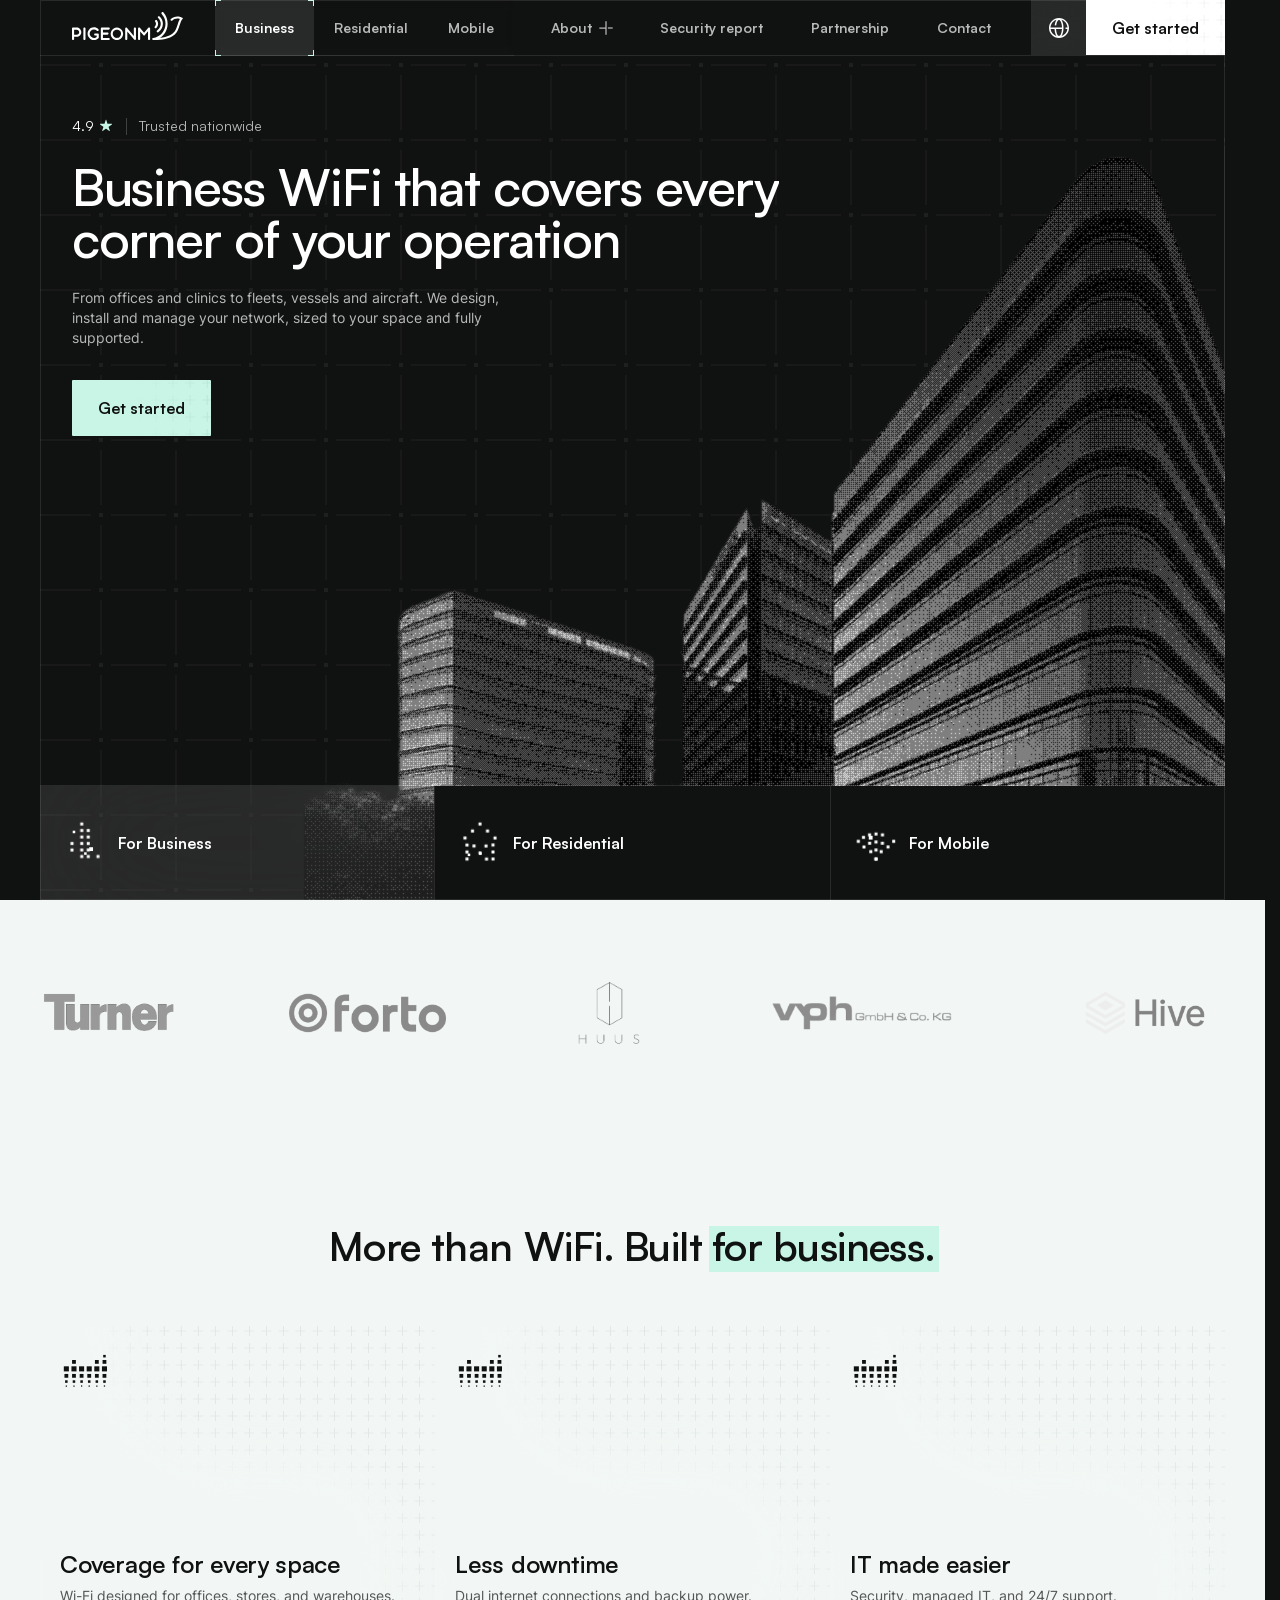
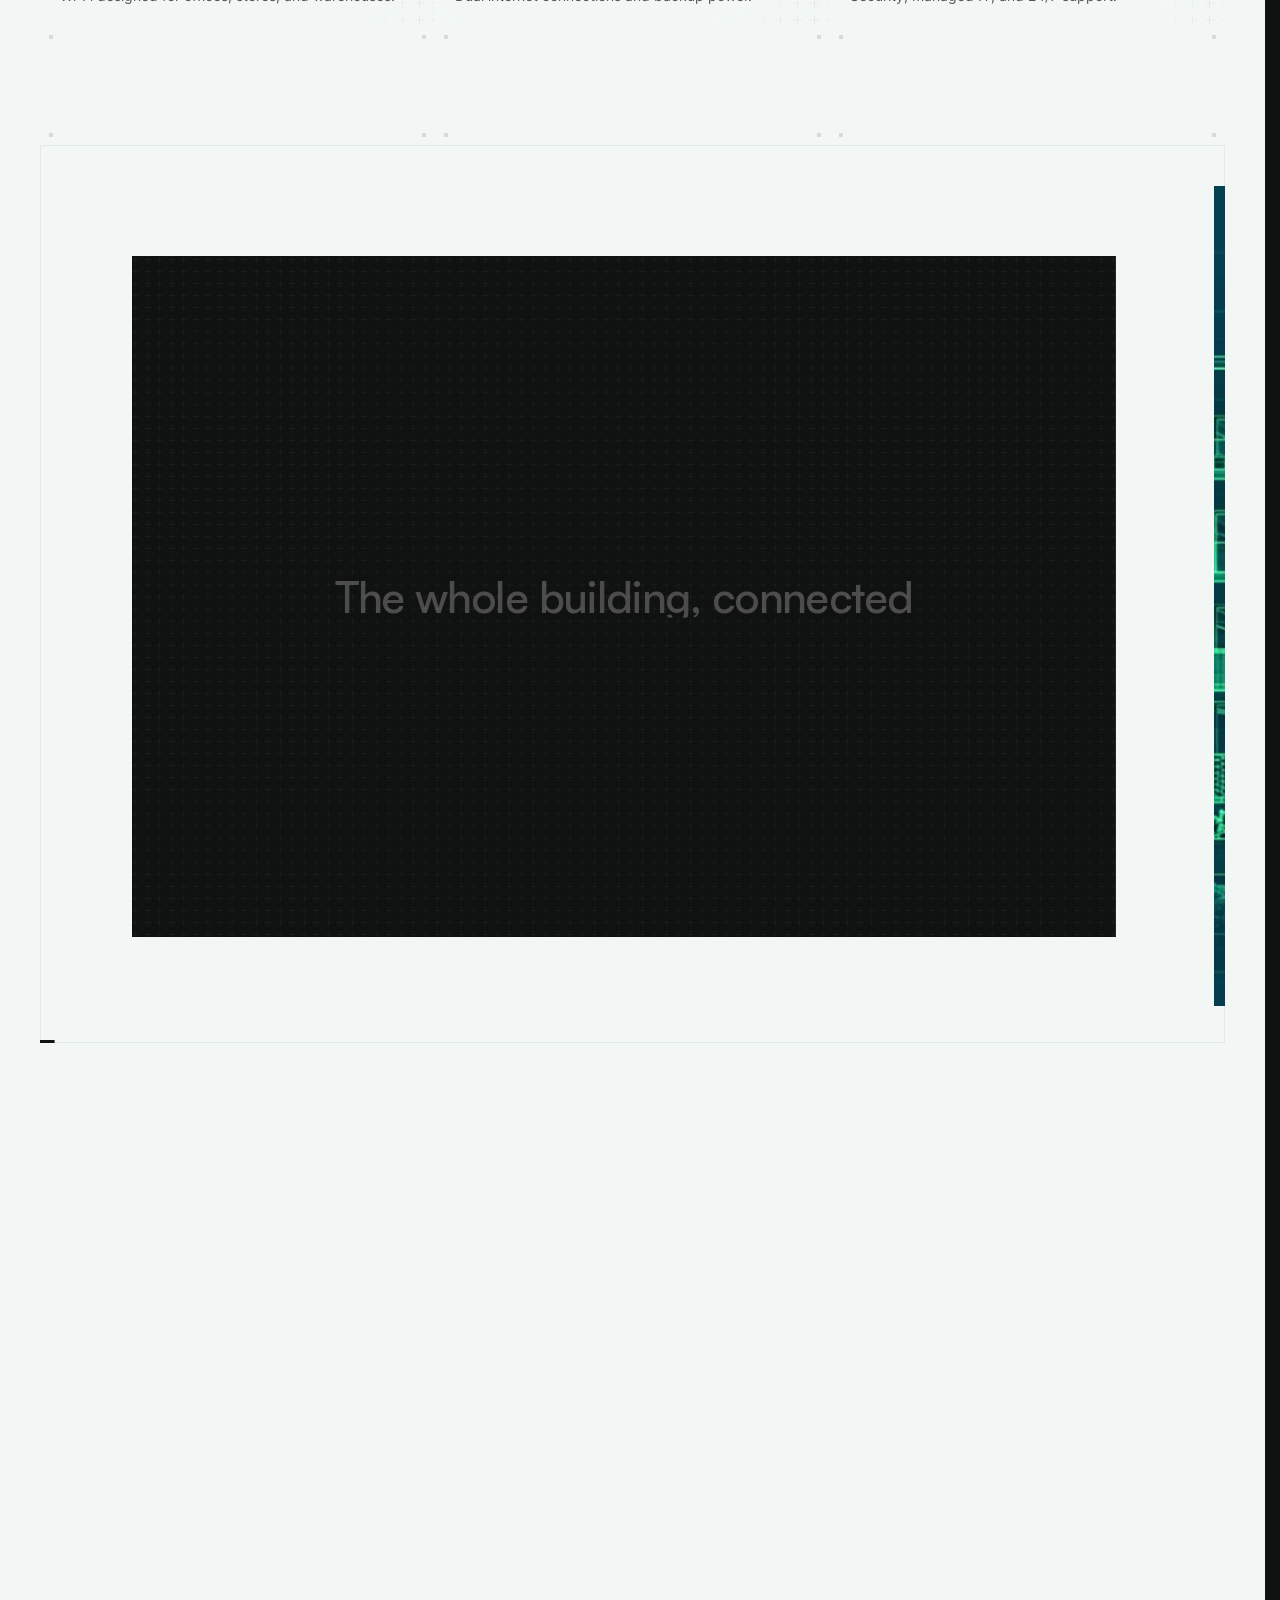
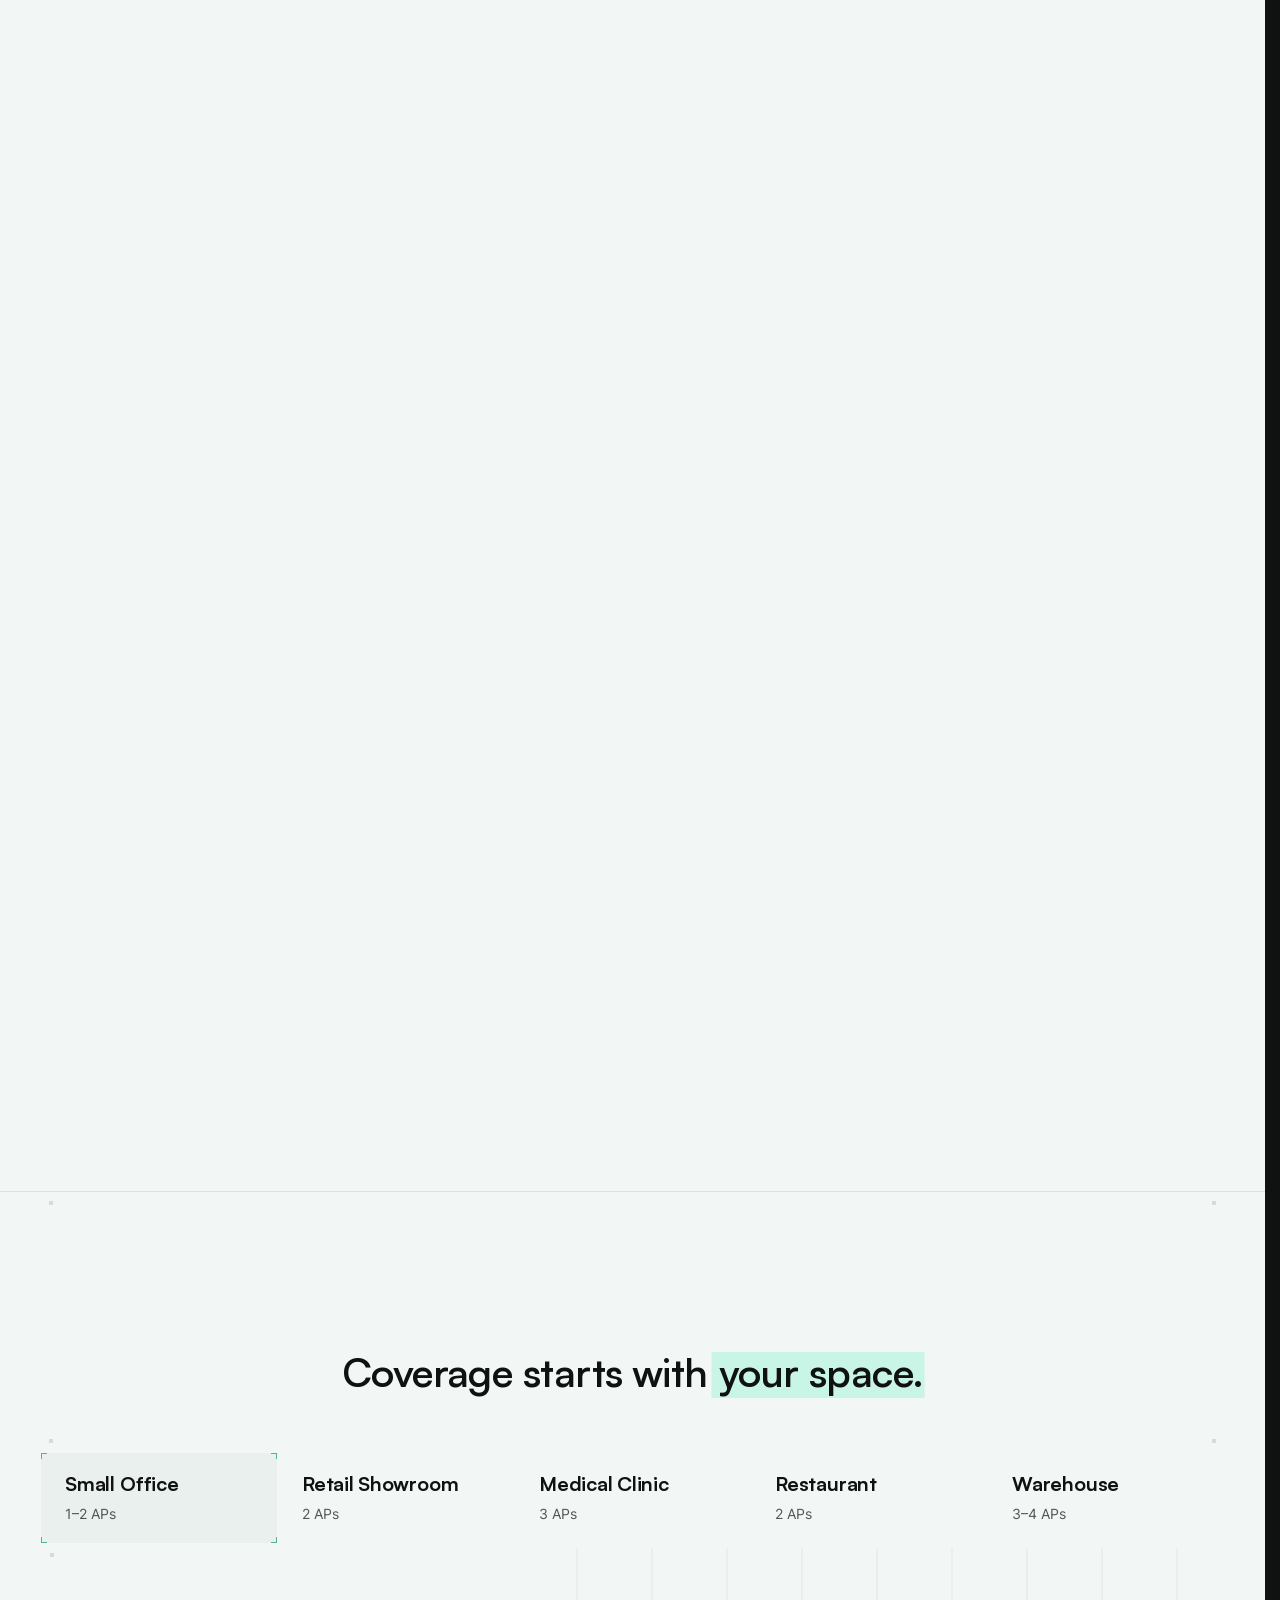
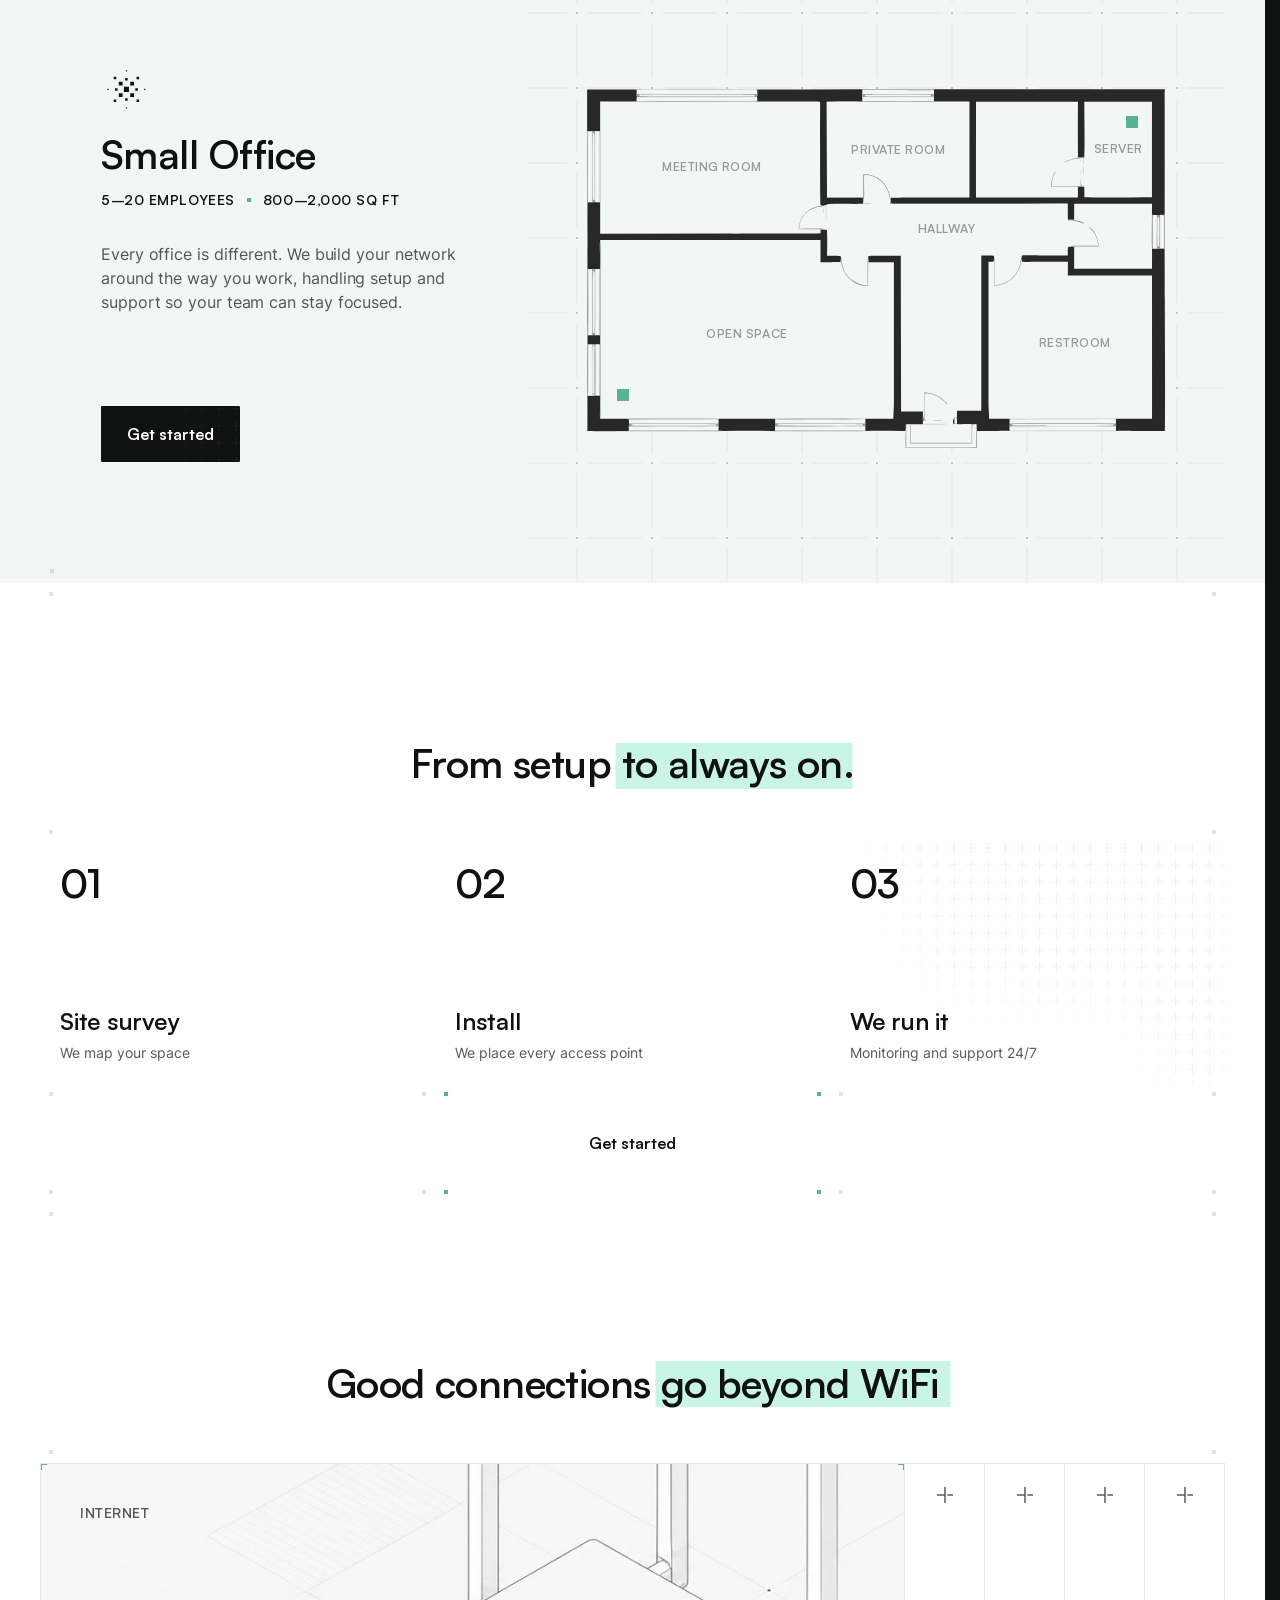
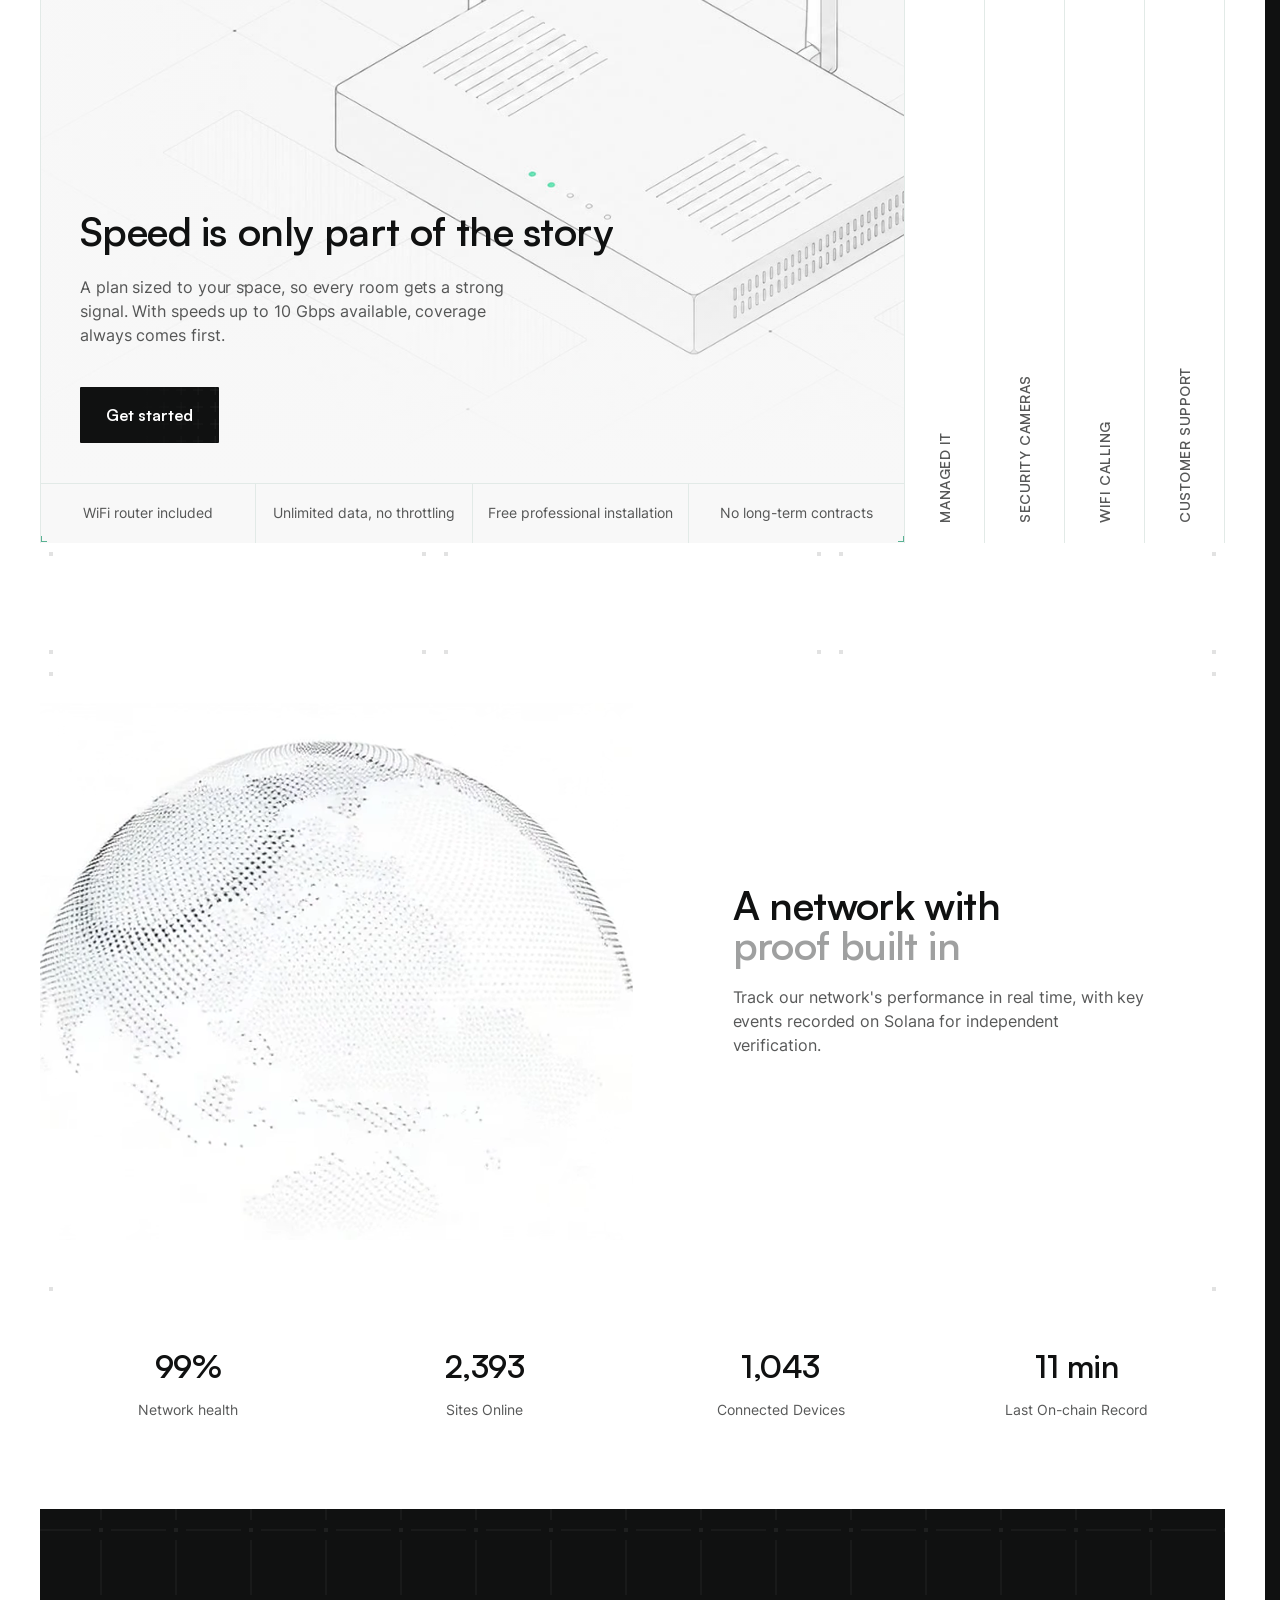
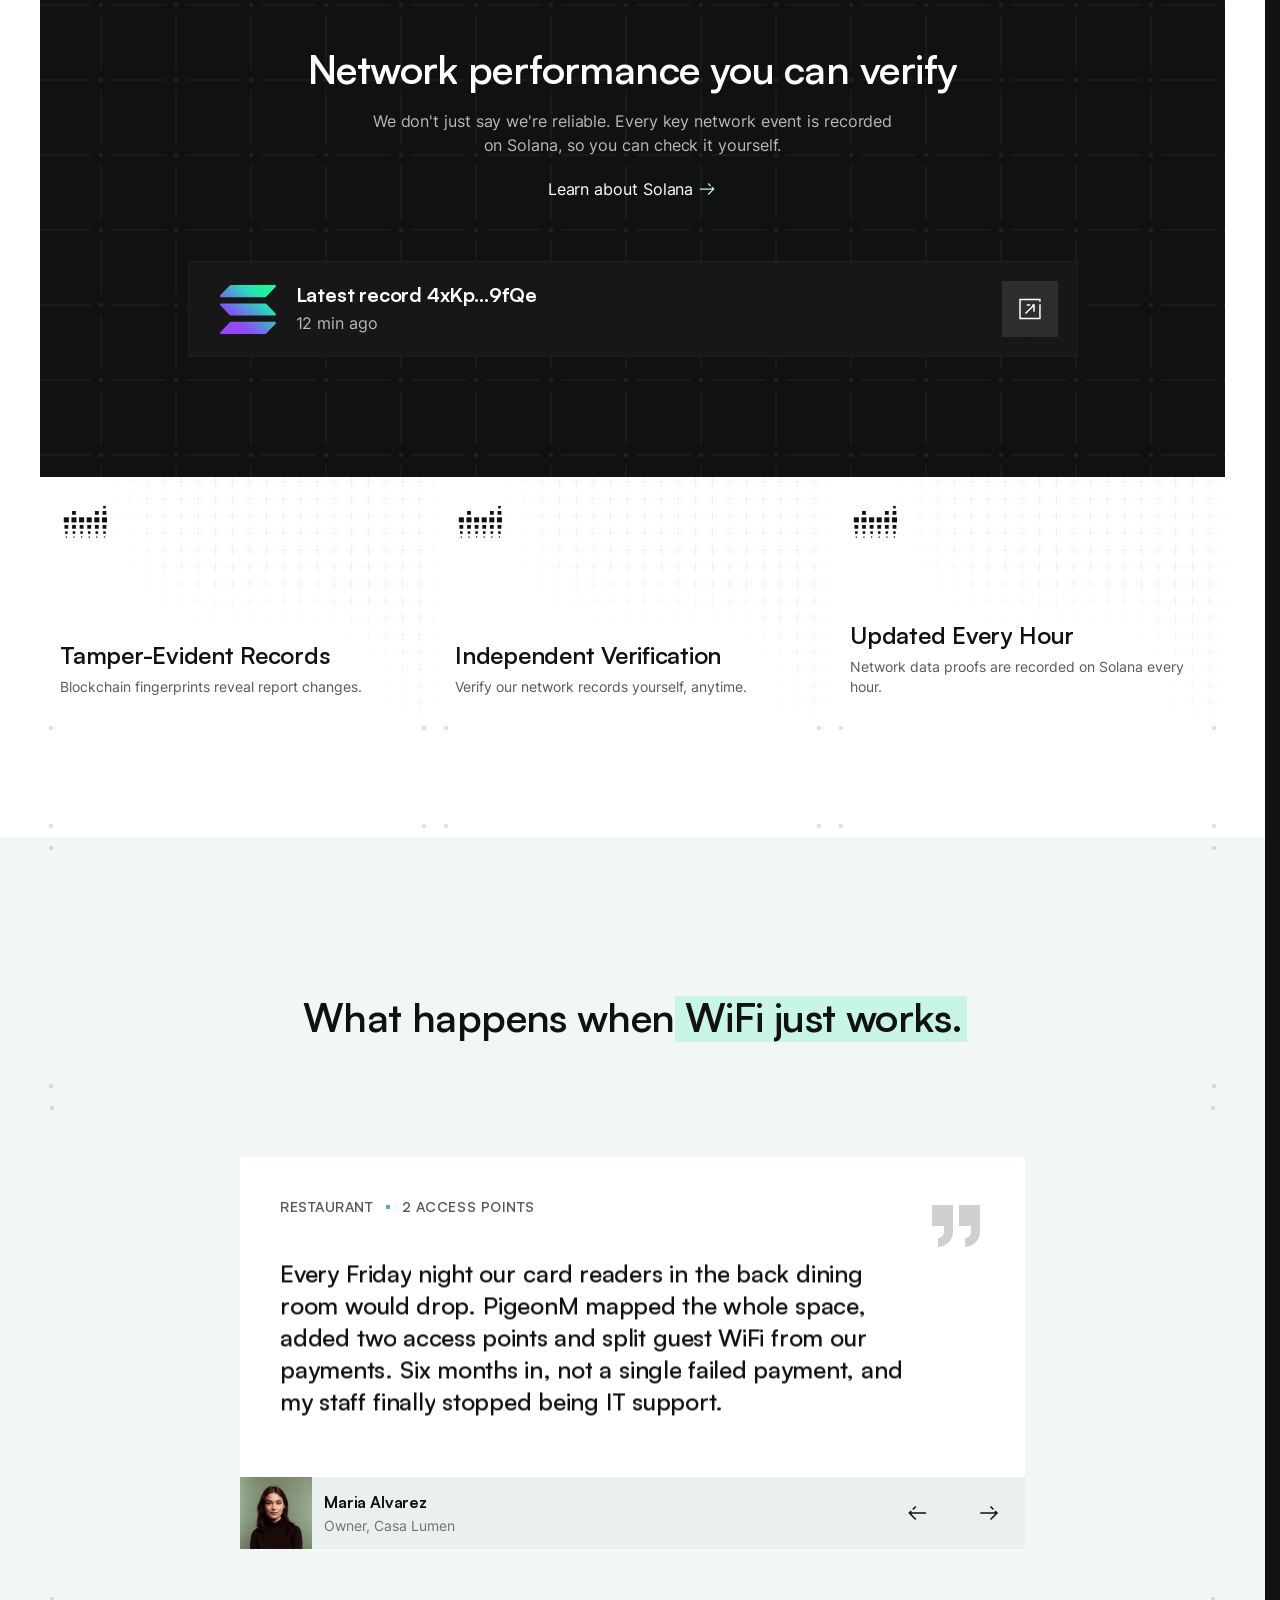
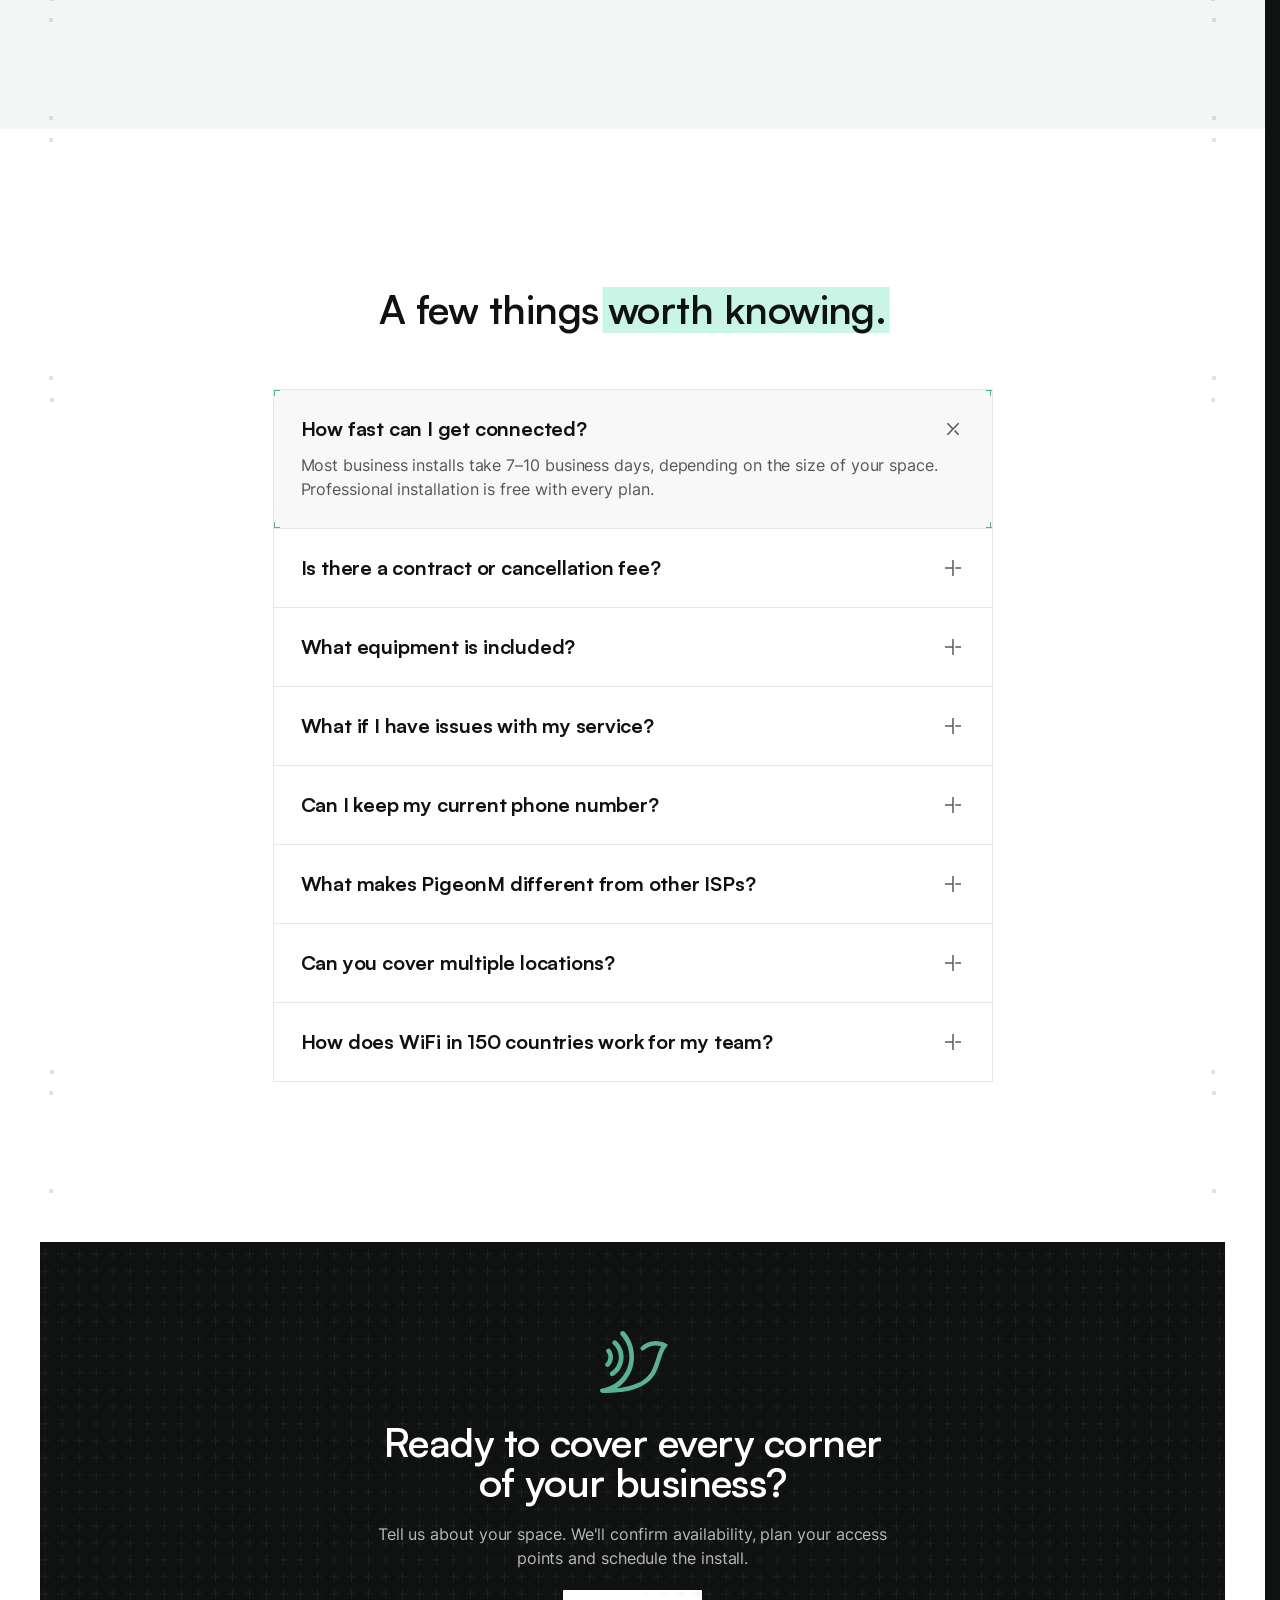
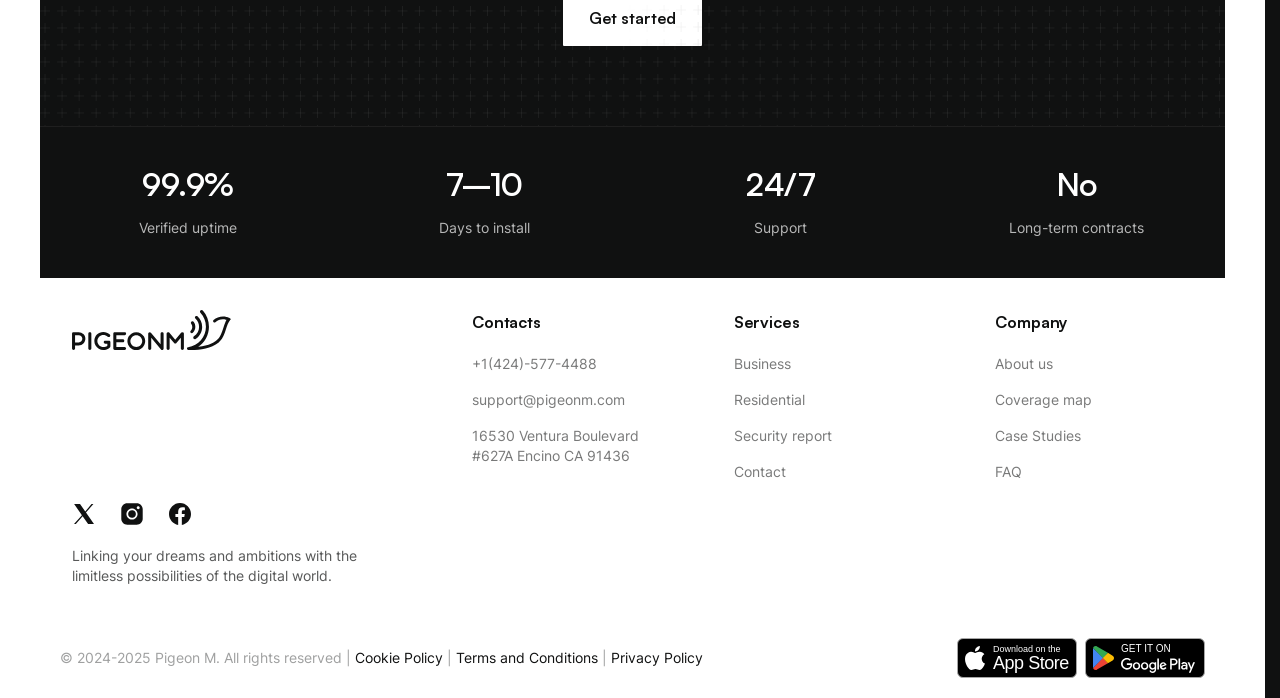
==== commit 71f90596: "Page to page: no loader, the hero wipes over from the last page's state Following a link to another " ====
--- a/business.html
+++ b/business.html
@@ -9,10 +9,16 @@
     document.documentElement.classList.add('js', 'is-locked');
     // every page opens at its top, never where the last one was scrolled to (js/hero.js)
     if ('scrollRestoration' in history) history.scrollRestoration = 'manual';
+    // coming from another of the site's pages: no loader, the hero carries on from that page's
+    // (js/hero.js)
+    try {
+      const nav = JSON.parse(sessionStorage.getItem('pm-nav'));
+      if (nav && Date.now() - nav.t < 10000) document.documentElement.classList.add('is-nav');
+    } catch (e) {}
   </script>
   <!-- the loader's dark page from the very first paint -->
   <style>html, body { margin: 0; background: #101111; }</style>
-  <script src="js/hero.js?v=36b60ce7" defer></script>
+  <script src="js/hero.js?v=ce55c012" defer></script>
   <script src="js/sections.js?v=b0cf4c87" defer></script>
   <script src="js/connectivity.js?v=be5ec147" defer></script>
   <script src="js/dither.js?v=cad372d1" defer></script>
@@ -23,7 +29,7 @@
   <script src="js/plus-grid.js?v=1c6efb88" defer></script>
   <script src="js/grid.js?v=de0c2bf2" defer></script>
   <link rel="preload" as="image" href="assets/img/hero-business.webp" imagesrcset="assets/img/hero-business.webp 1x, assets/img/hero-business@2x.webp 2x">
-  <link rel="stylesheet" href="css/hero.css?v=3aaf5d09">
+  <link rel="stylesheet" href="css/hero.css?v=79dc742f">
   <link rel="stylesheet" href="css/sections.css?v=01cfec4d">
 </head>
 <body>
--- a/css/hero.css
+++ b/css/hero.css
@@ -74,6 +74,8 @@
 
 /* ===== Loader (Figma 302:3618) ===== */
 .loader { display: none; }
+/* coming from another of the site's pages, there's no loader (js/hero.js) */
+.is-nav .loader { display: none !important; }
 .js .loader {
   position: fixed;
   inset: 0;
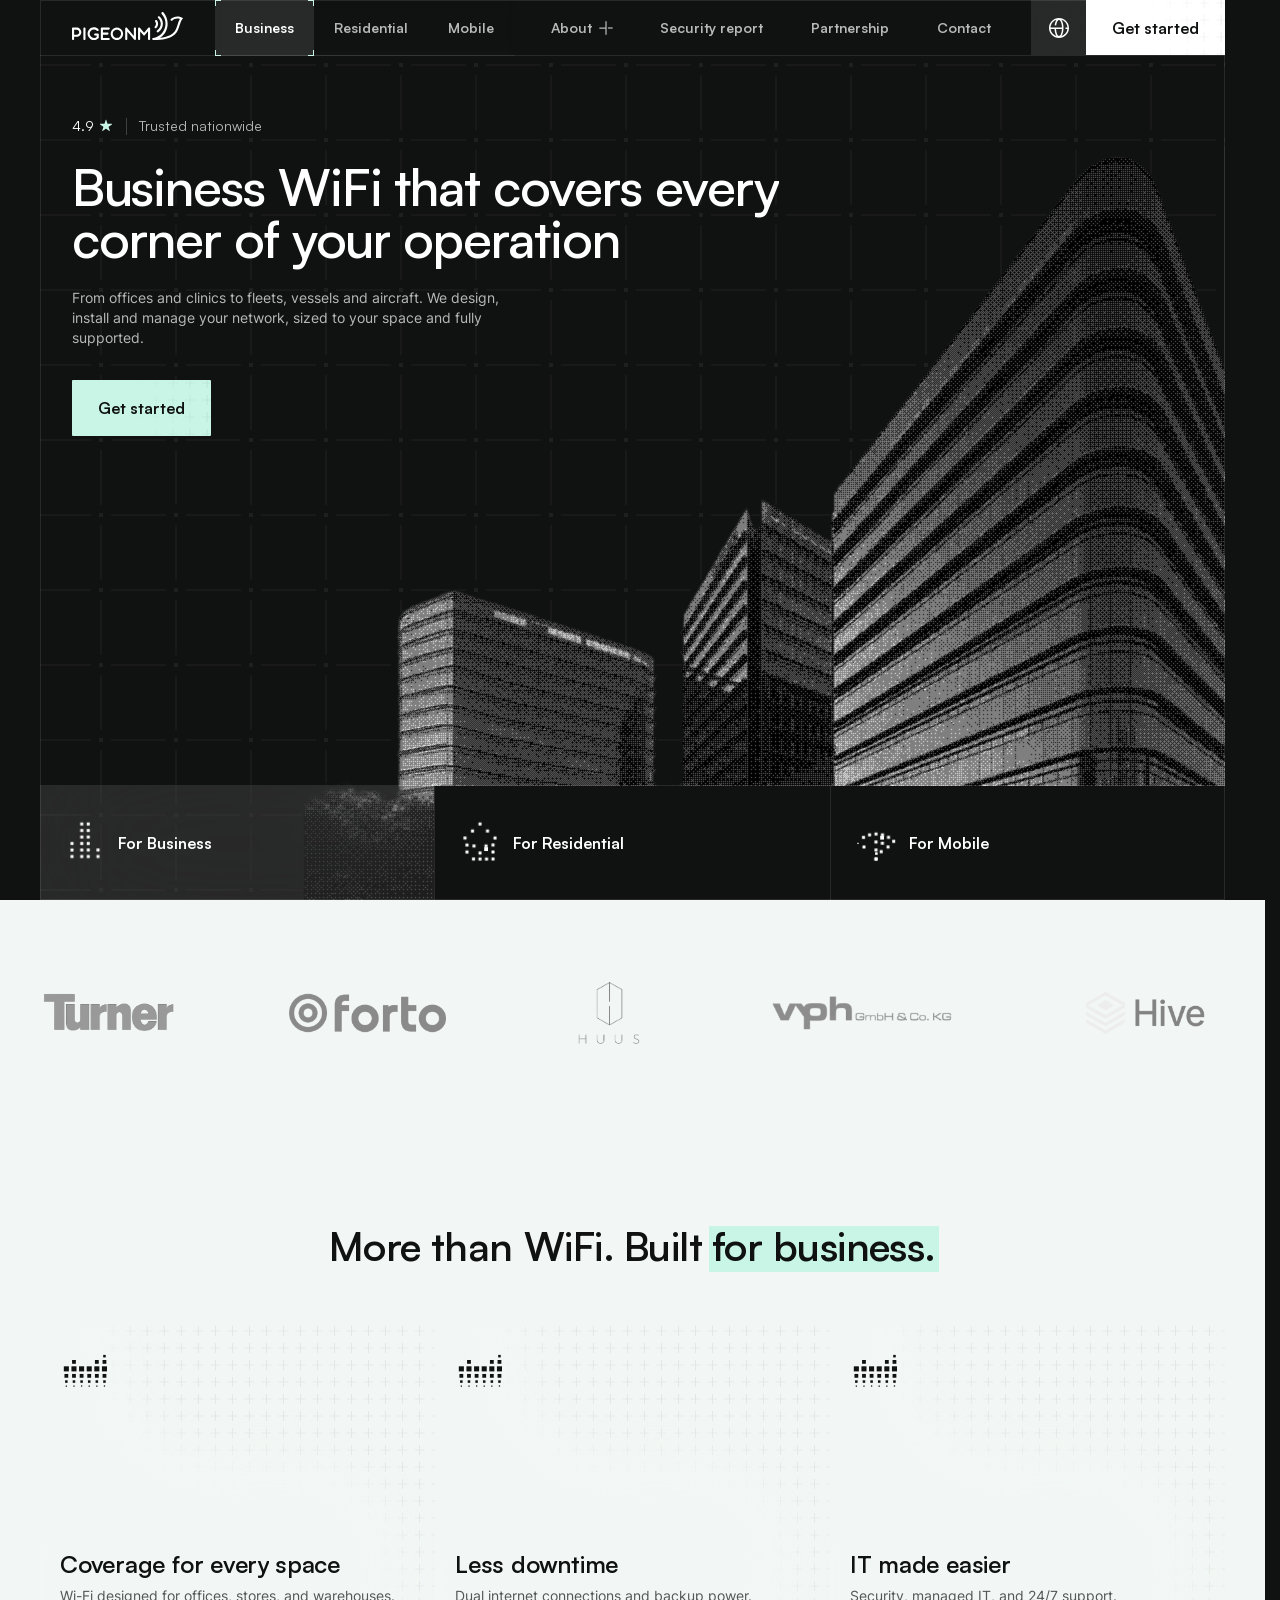
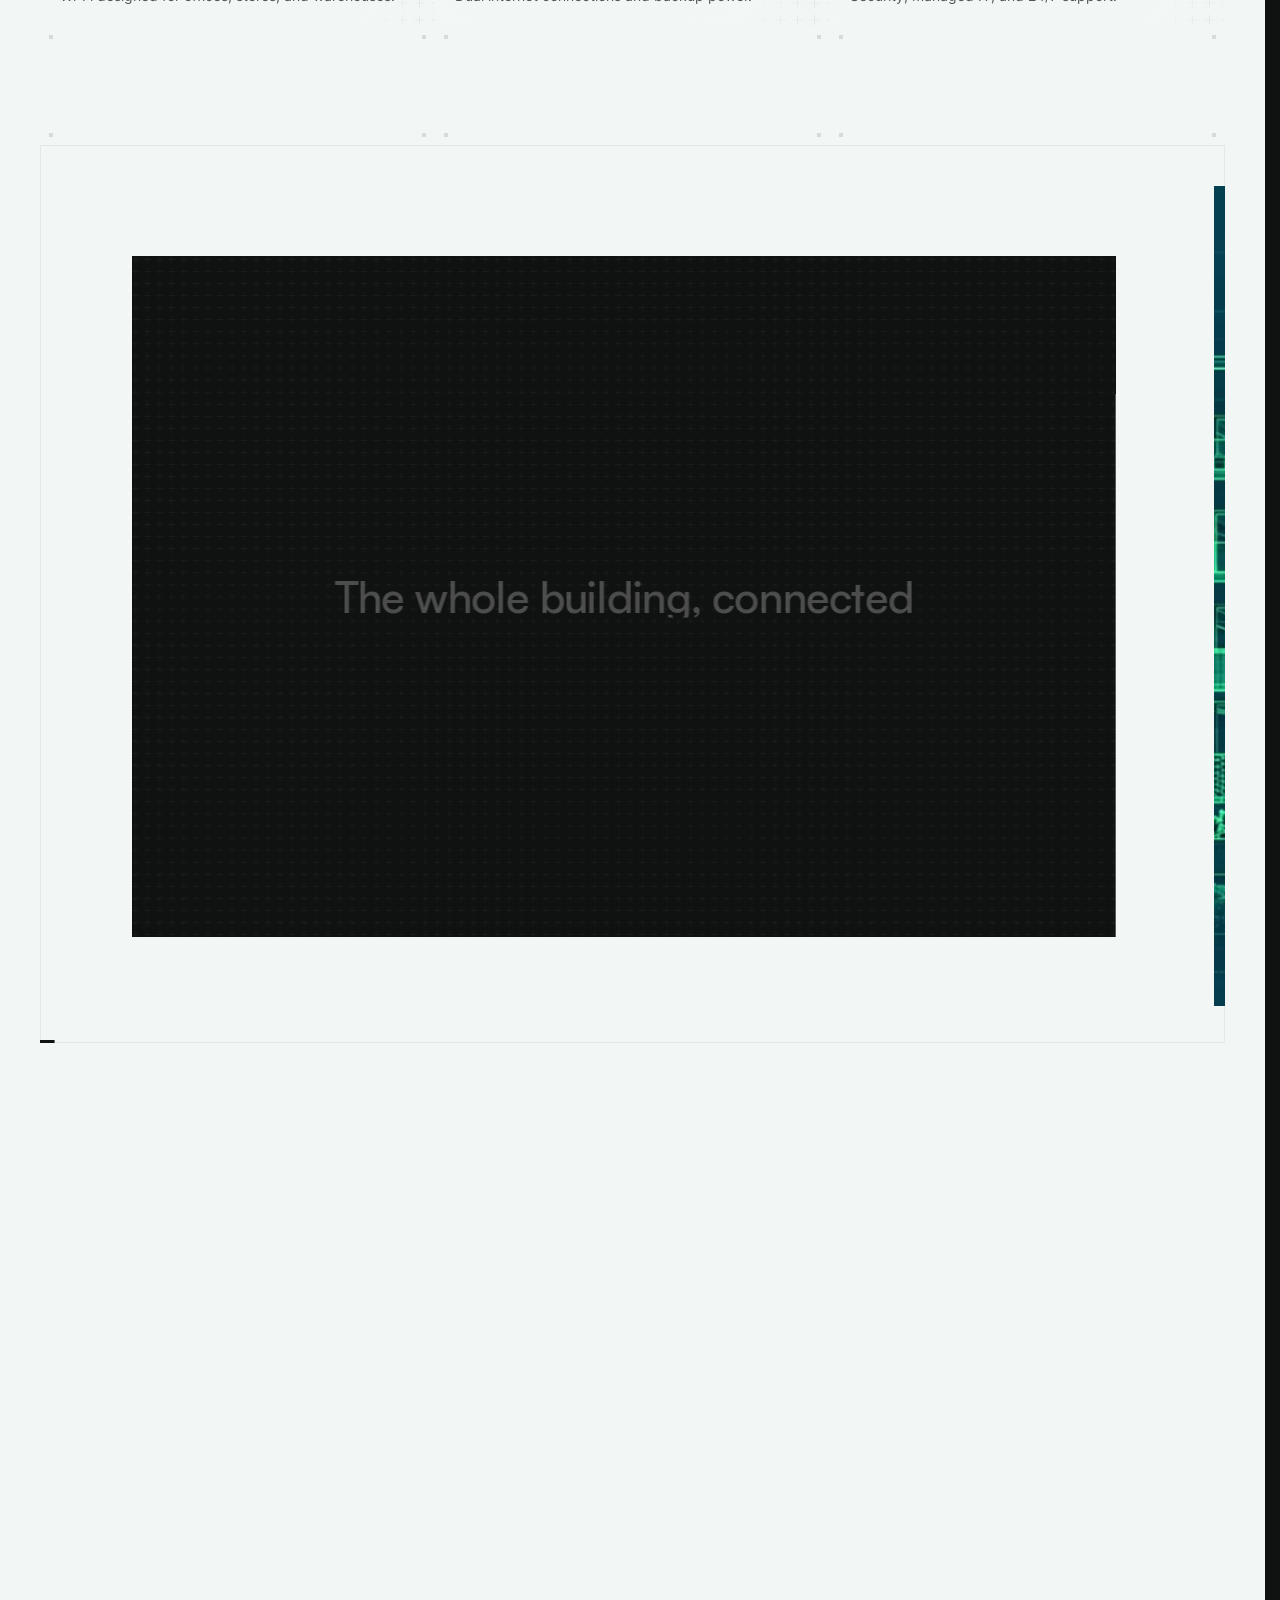
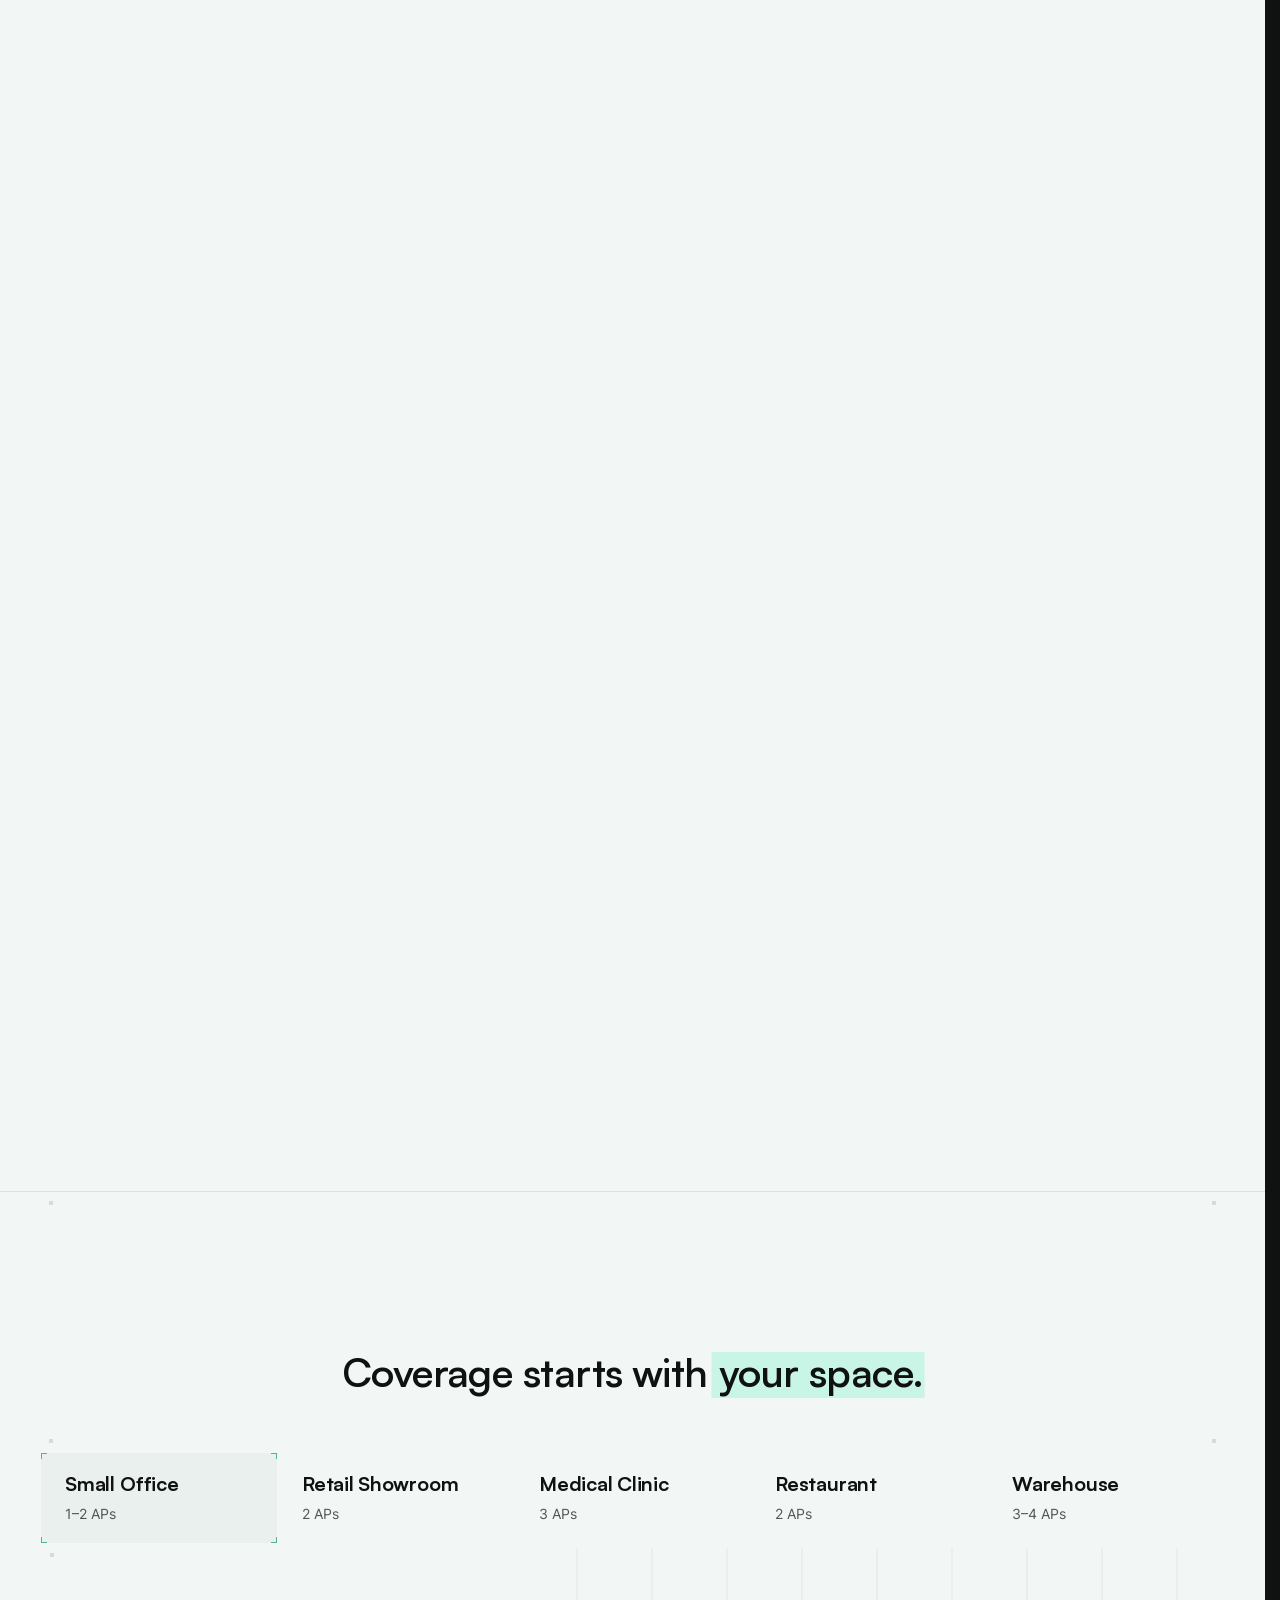
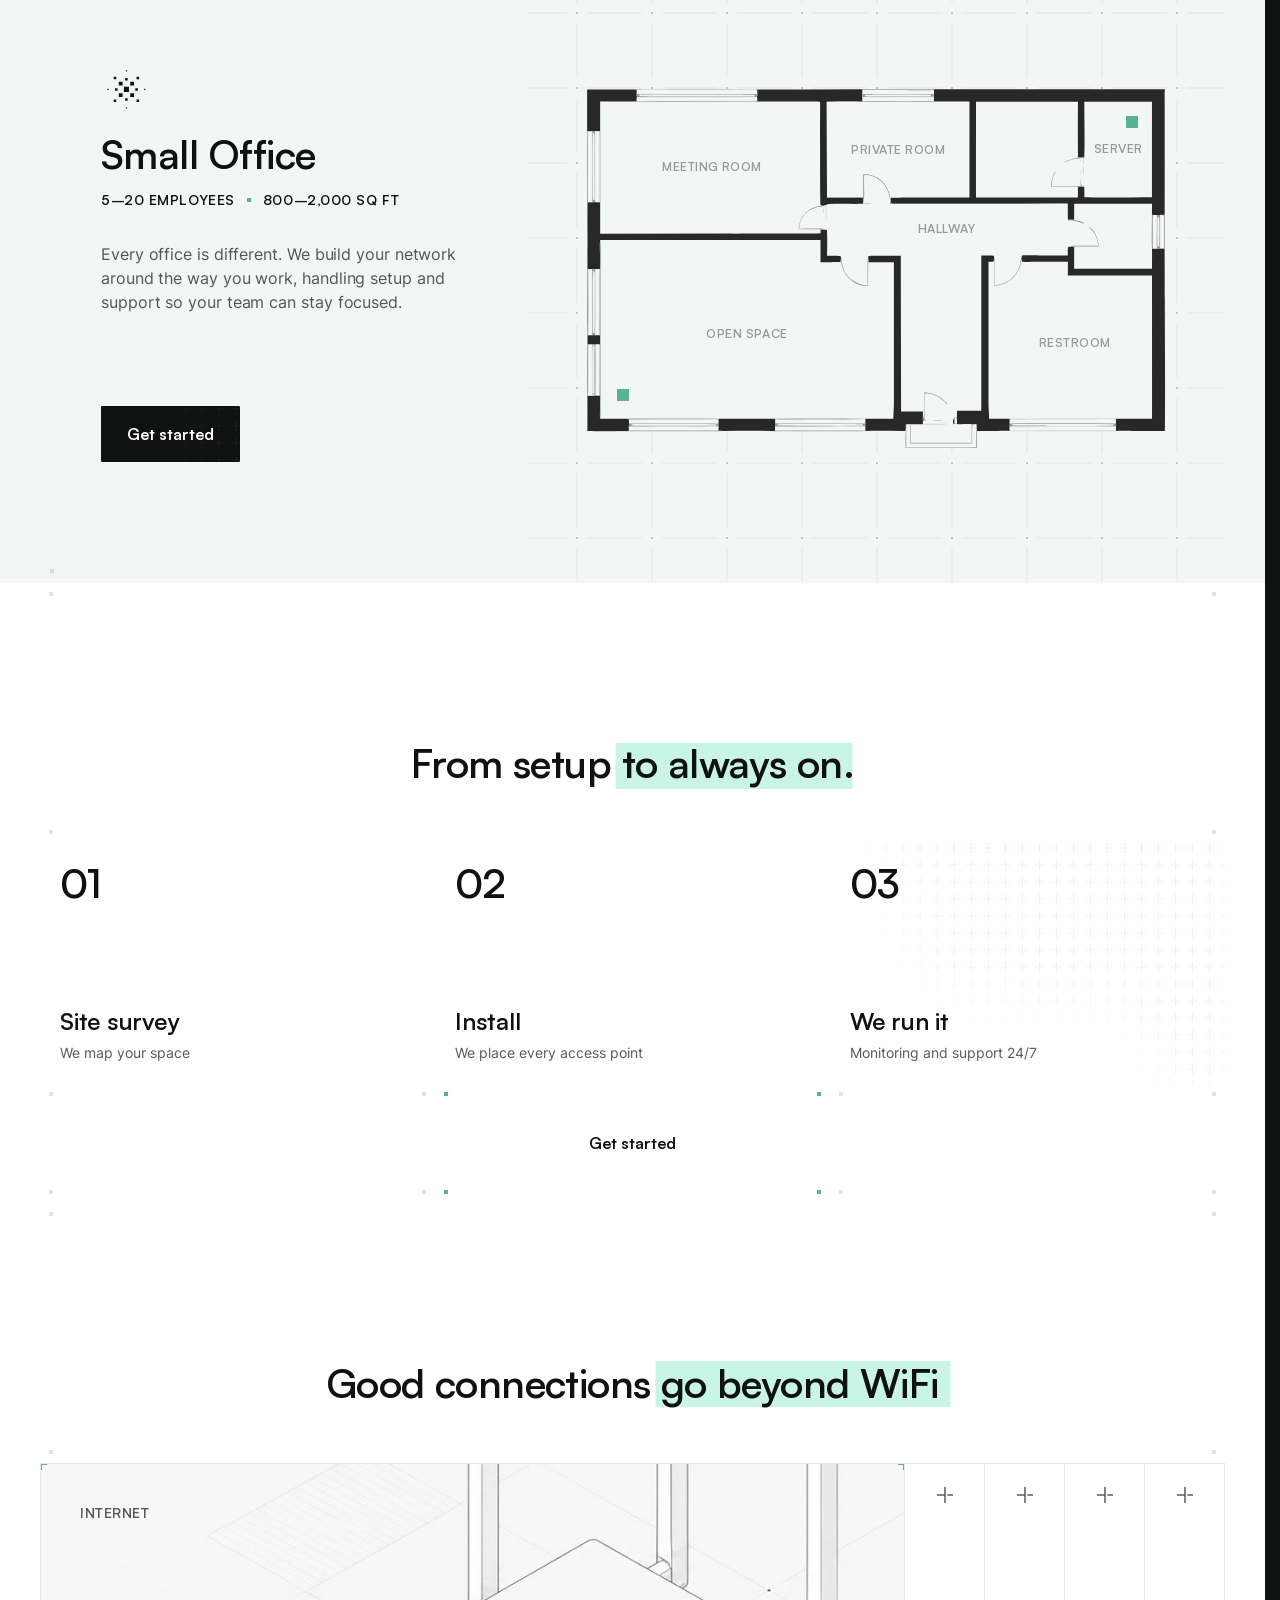
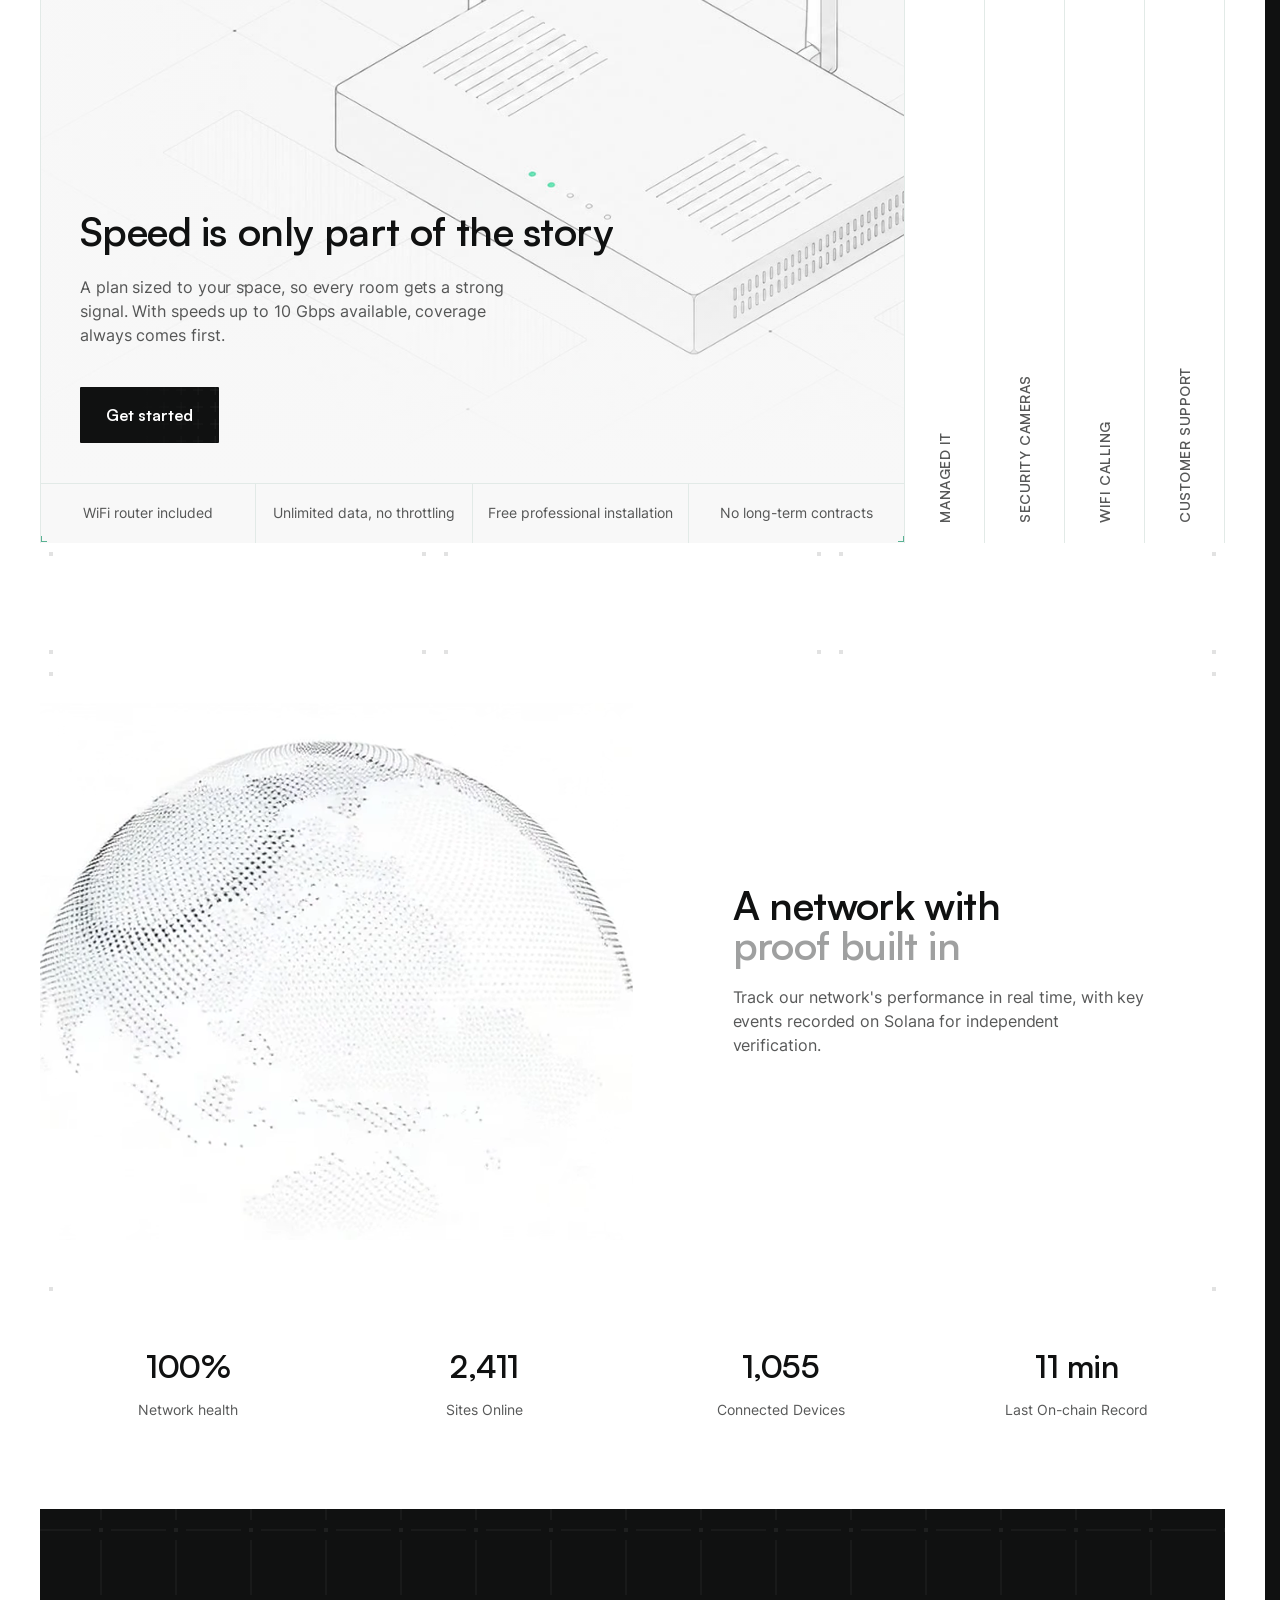
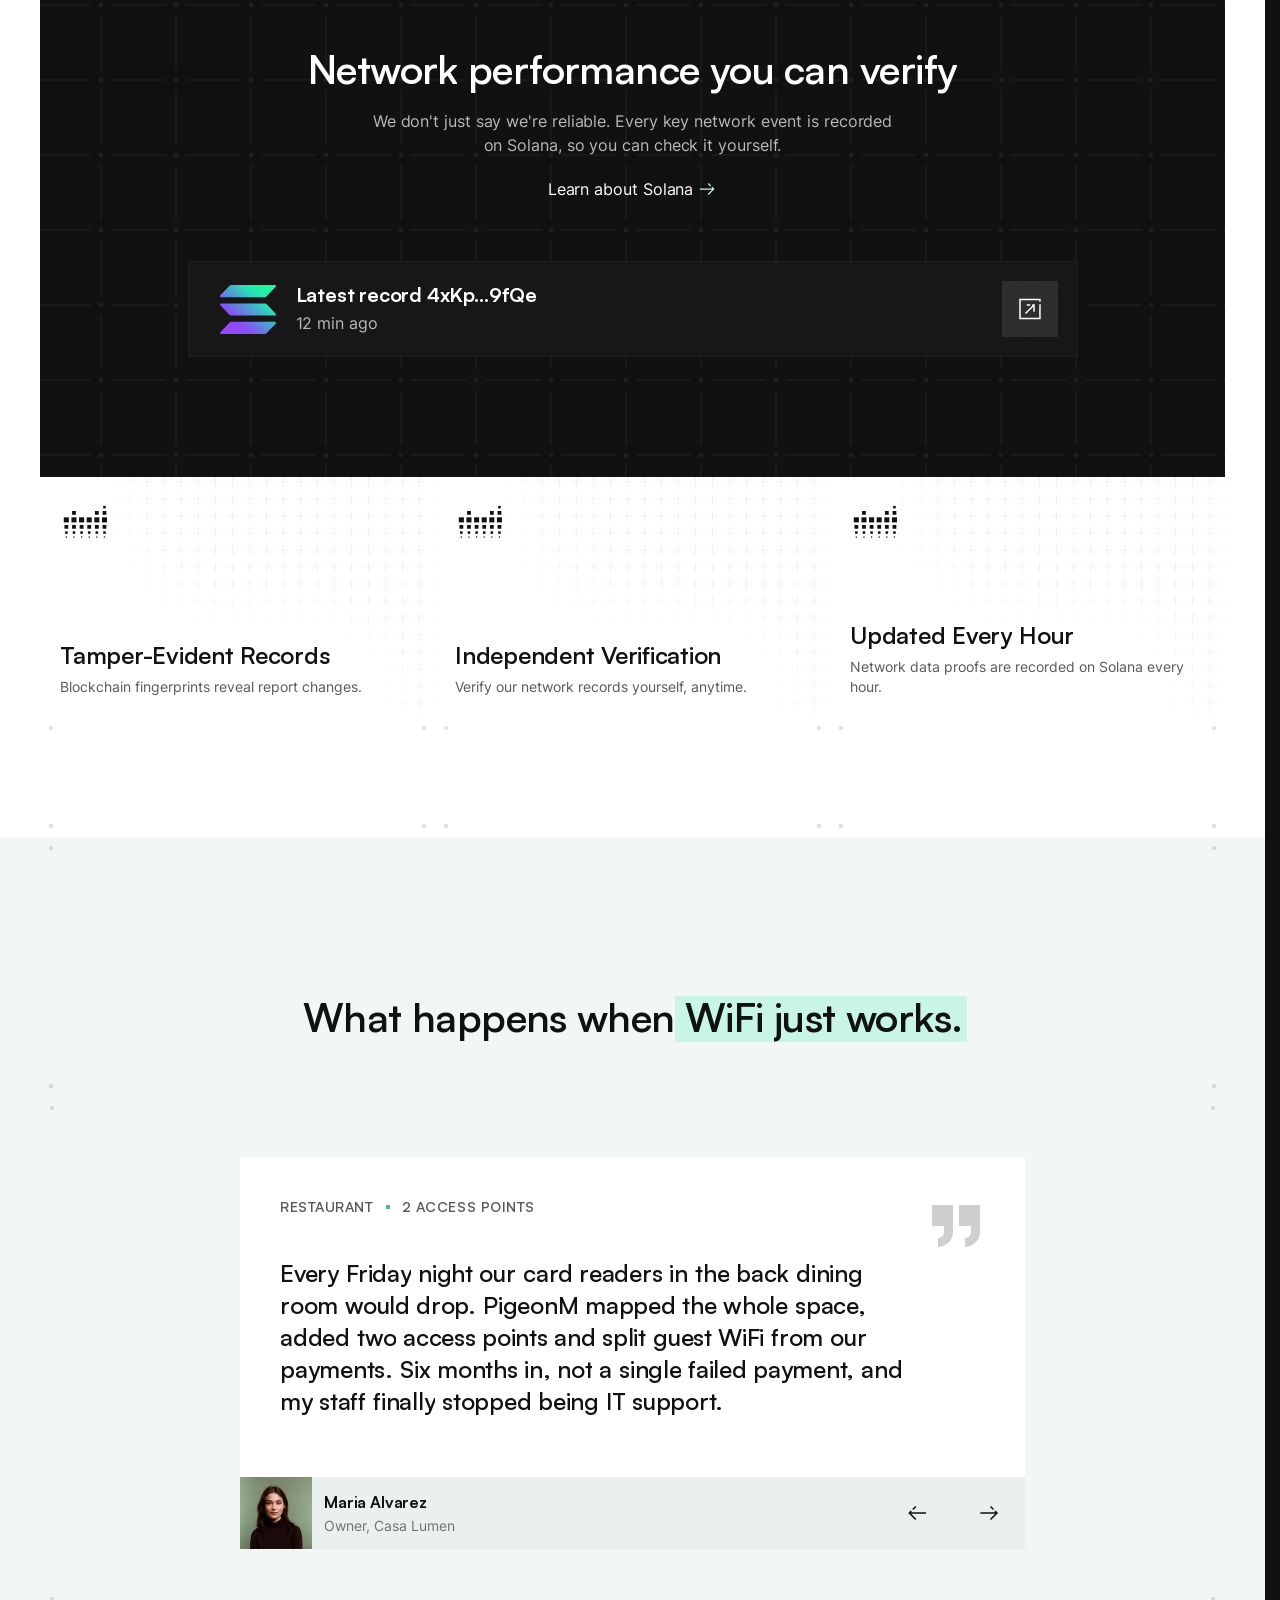
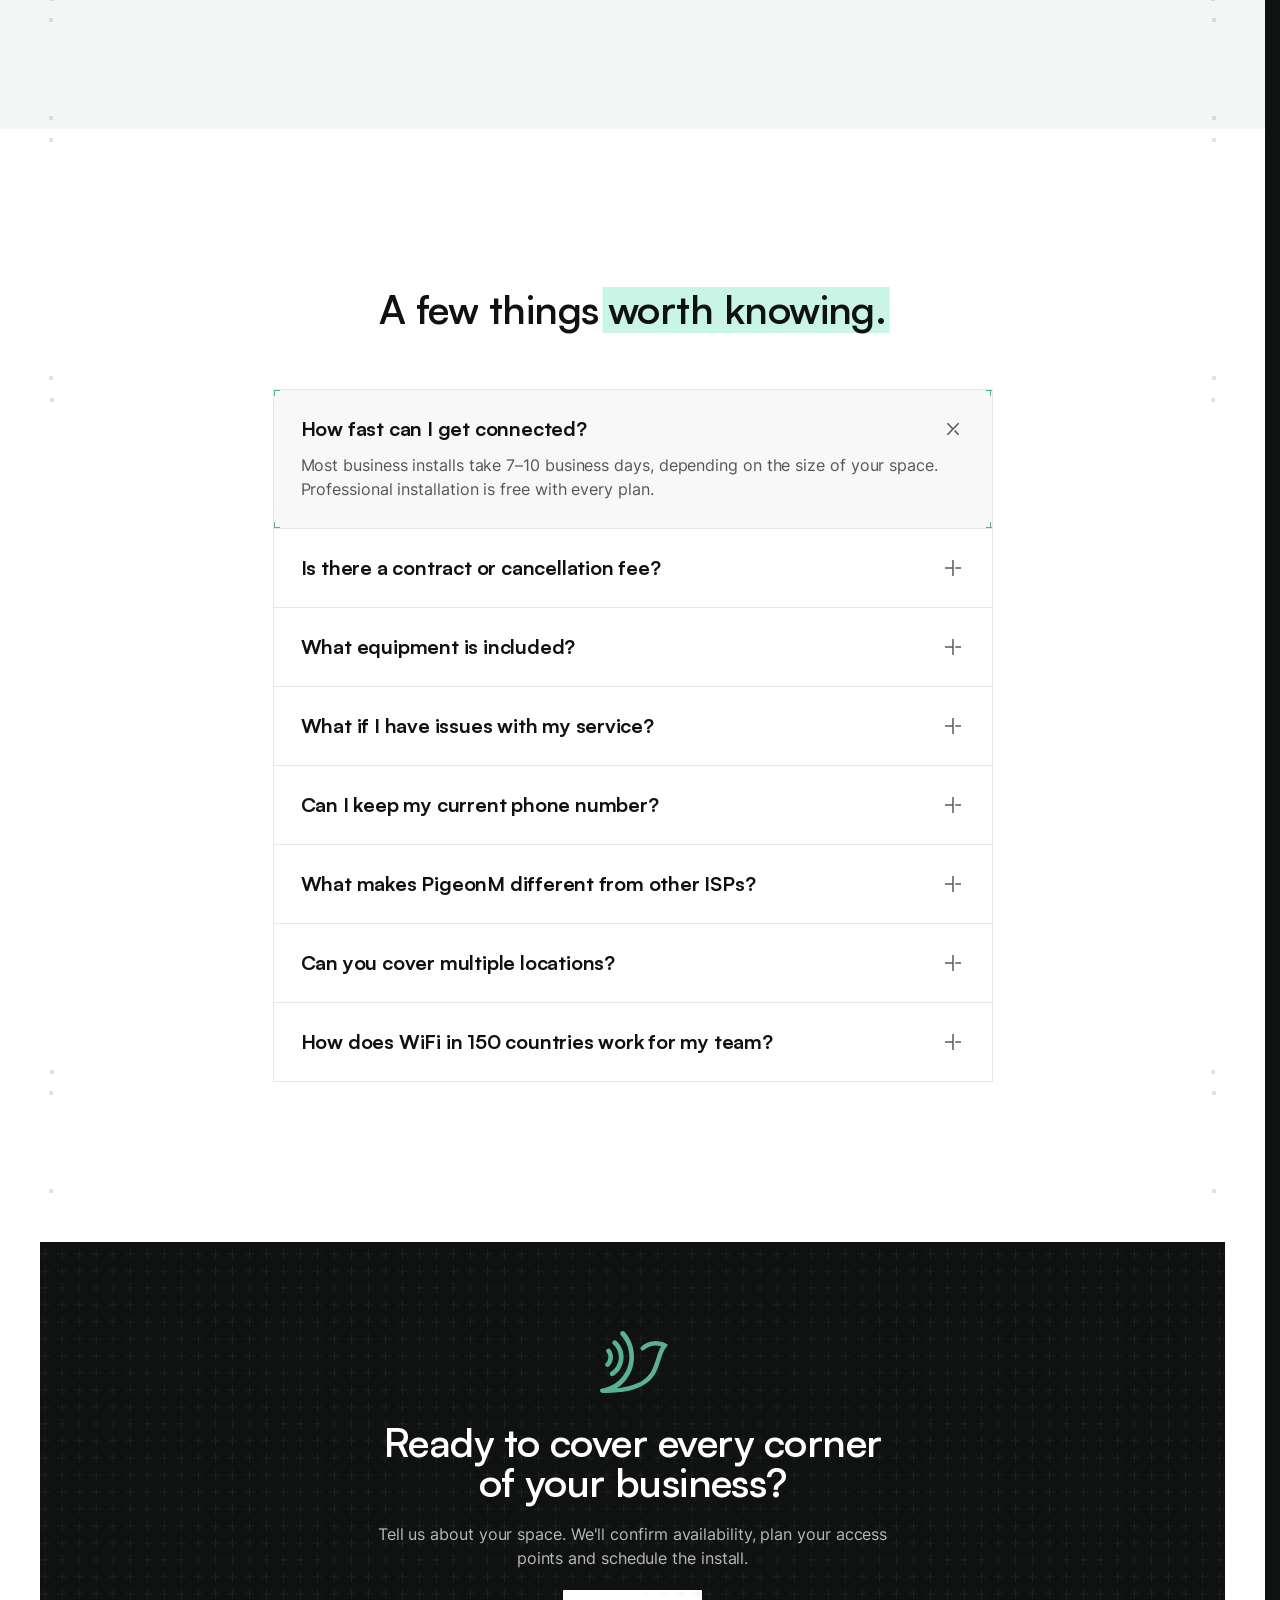
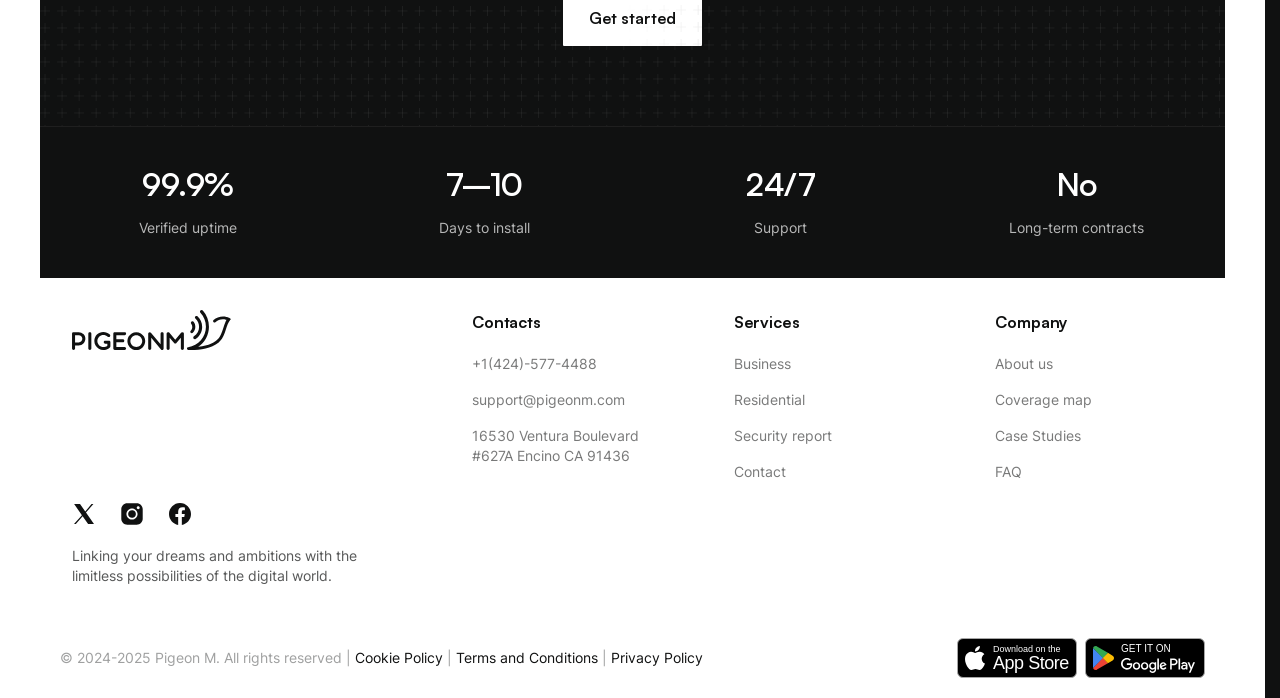
==== commit 659dc95c: "No Business pill in the floating header on the home page The pill was hidden on the default hero by " ====
--- a/business.html
+++ b/business.html
@@ -18,7 +18,7 @@
   </script>
   <!-- the loader's dark page from the very first paint -->
   <style>html, body { margin: 0; background: #101111; }</style>
-  <script src="js/hero.js?v=ce55c012" defer></script>
+  <script src="js/hero.js?v=e6793f56" defer></script>
   <script src="js/sections.js?v=b0cf4c87" defer></script>
   <script src="js/connectivity.js?v=be5ec147" defer></script>
   <script src="js/dither.js?v=cad372d1" defer></script>
@@ -29,7 +29,7 @@
   <script src="js/plus-grid.js?v=1c6efb88" defer></script>
   <script src="js/grid.js?v=de0c2bf2" defer></script>
   <link rel="preload" as="image" href="assets/img/hero-business.webp" imagesrcset="assets/img/hero-business.webp 1x, assets/img/hero-business@2x.webp 2x">
-  <link rel="stylesheet" href="css/hero.css?v=79dc742f">
+  <link rel="stylesheet" href="css/hero.css?v=f5d5cf44">
   <link rel="stylesheet" href="css/sections.css?v=01cfec4d">
 </head>
 <body>
--- a/css/hero.css
+++ b/css/hero.css
@@ -427,7 +427,7 @@
   transition: transform var(--wipe-duration) var(--wipe-ease), width var(--wipe-duration) var(--wipe-ease), opacity 0.5s ease;
 }
 /* the default hero has no audience picked: no pill, no lit card */
-.hero.is-home .audience__indicator,
+.header.is-home .audience__indicator,
 .hero.is-home .cards__highlight { opacity: 0; }
 
 
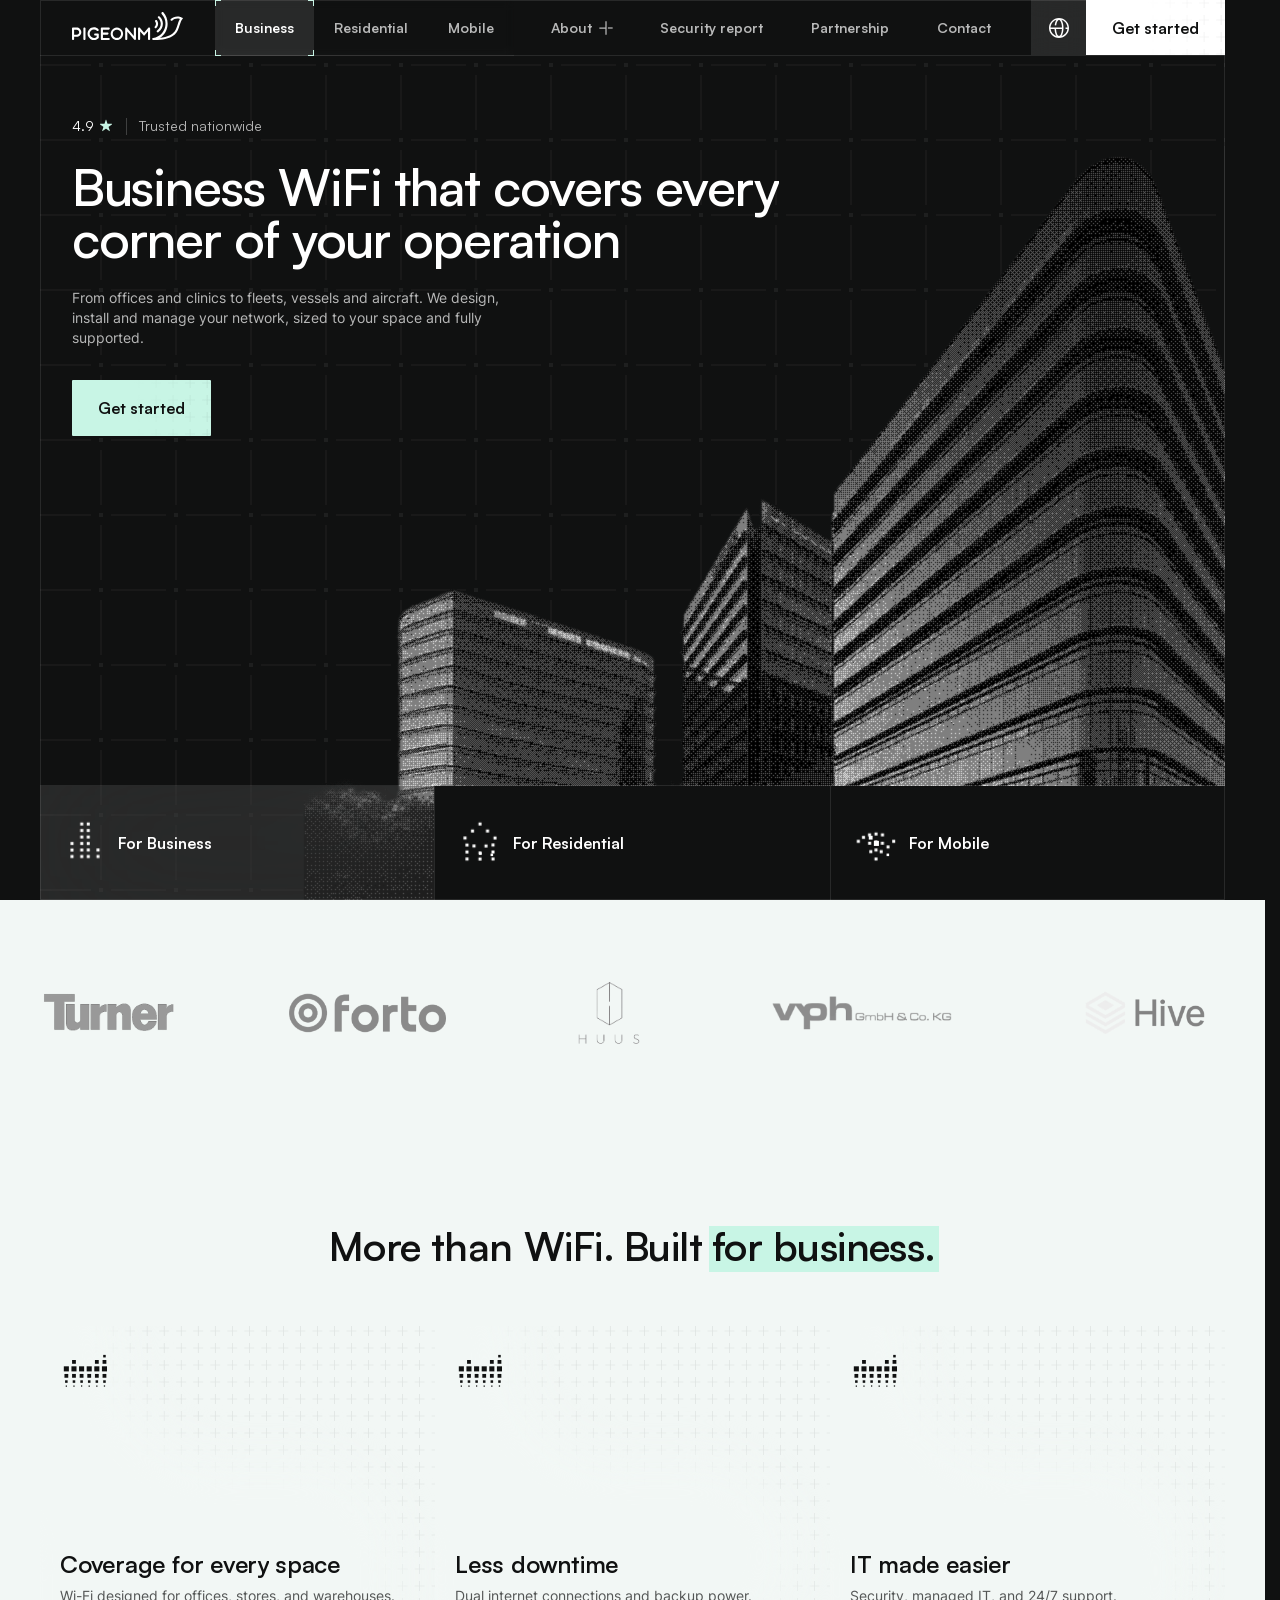
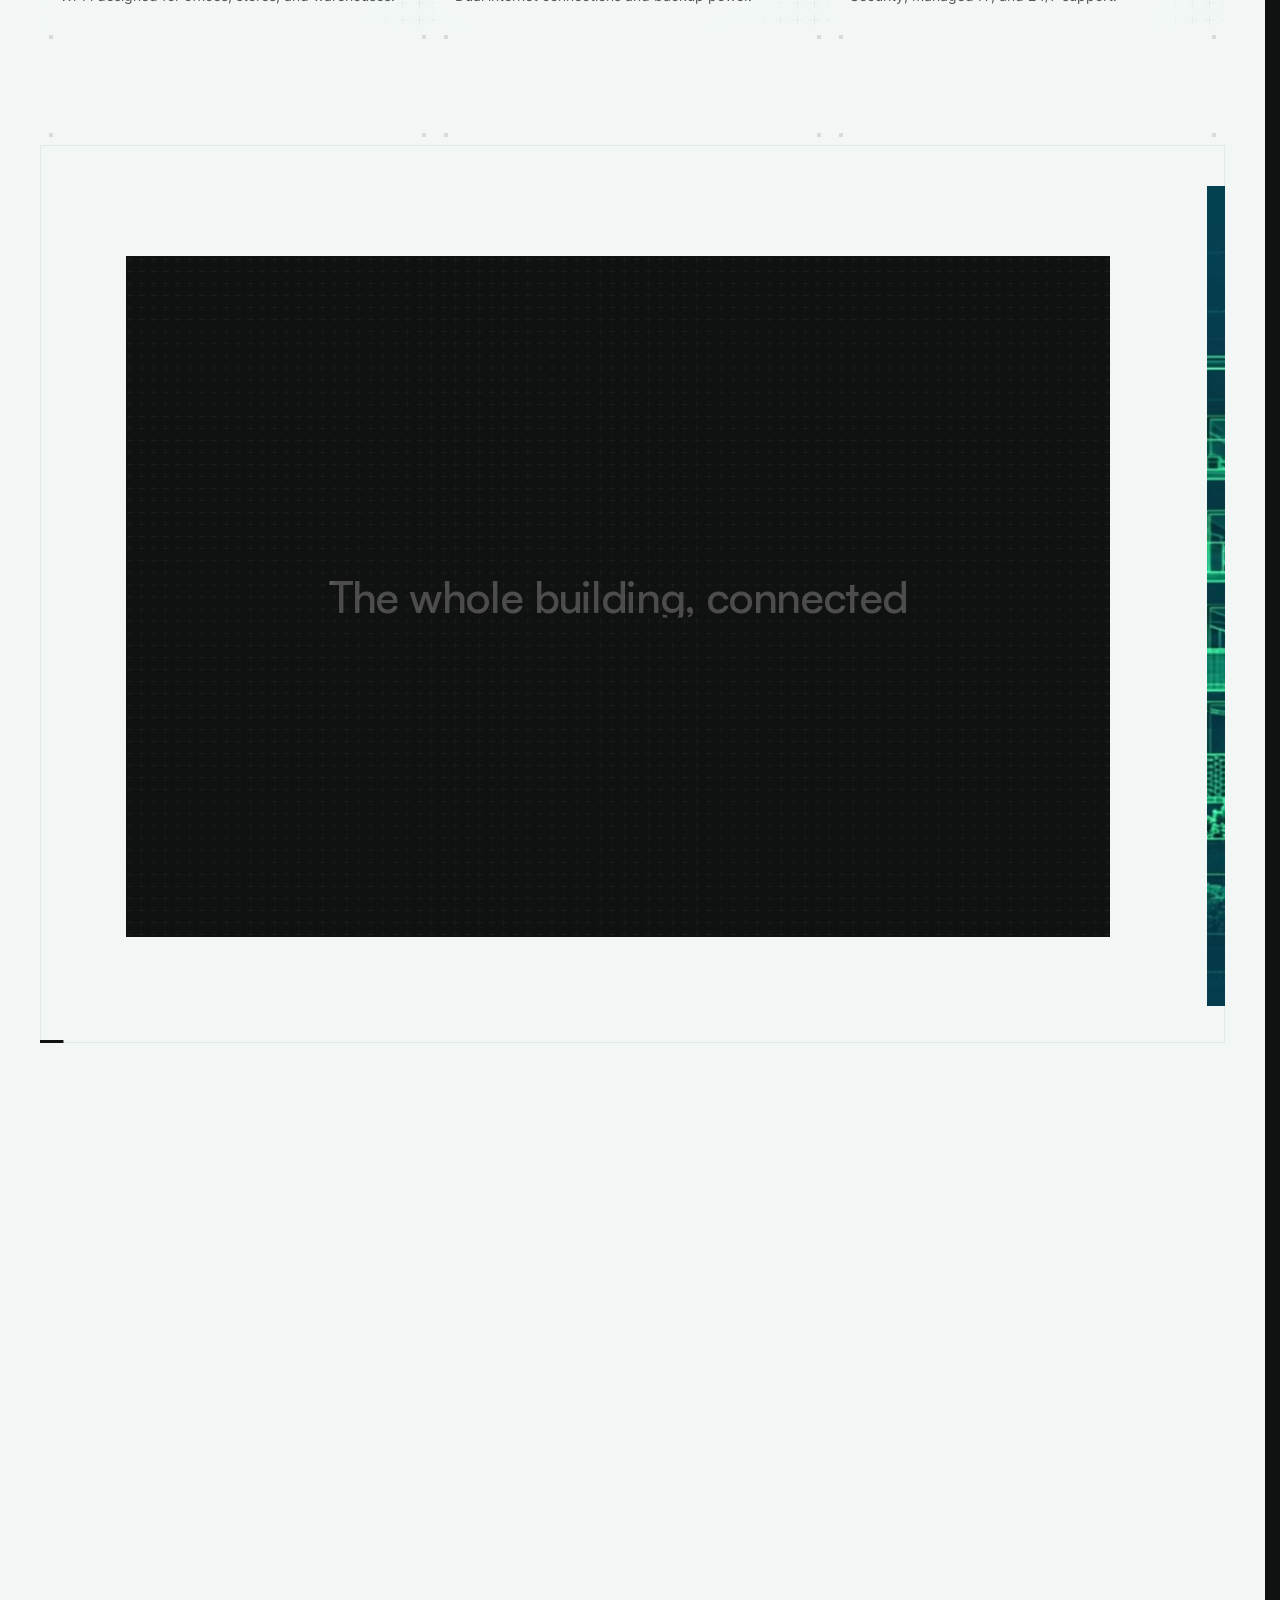
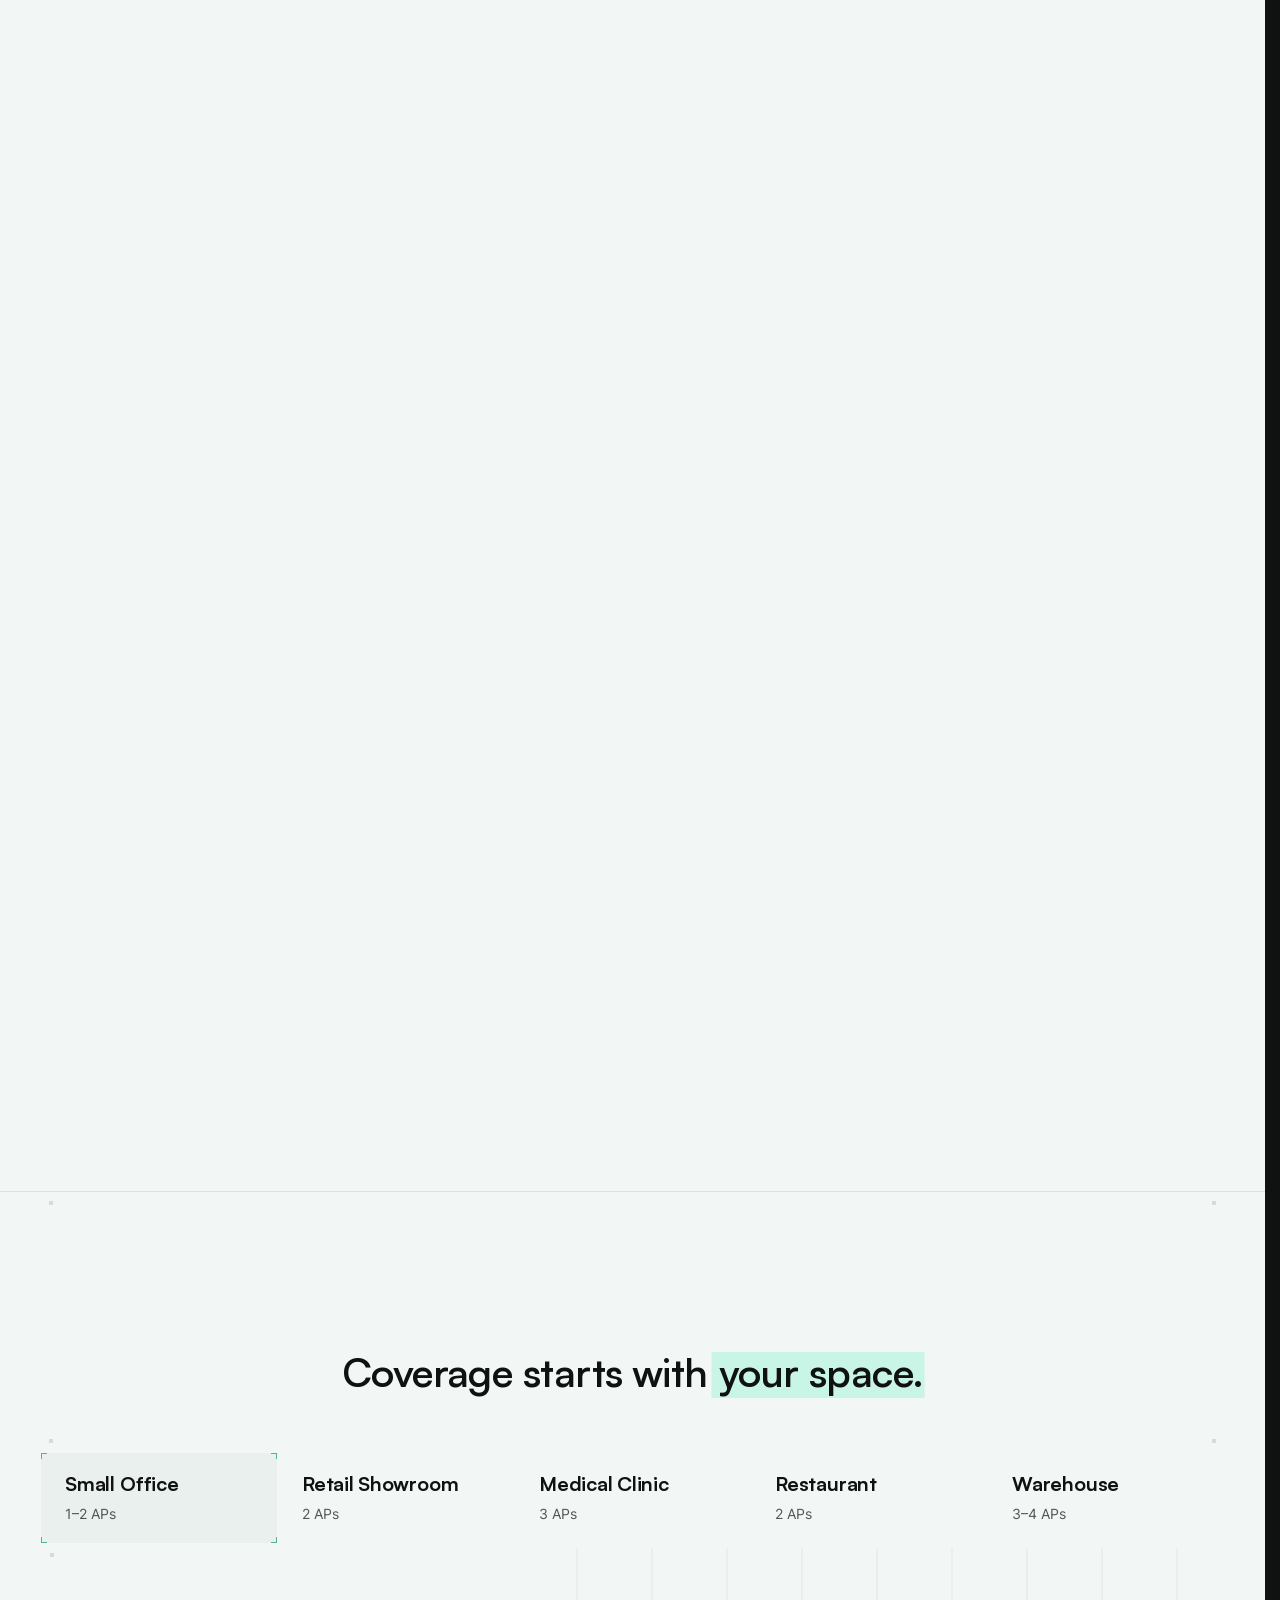
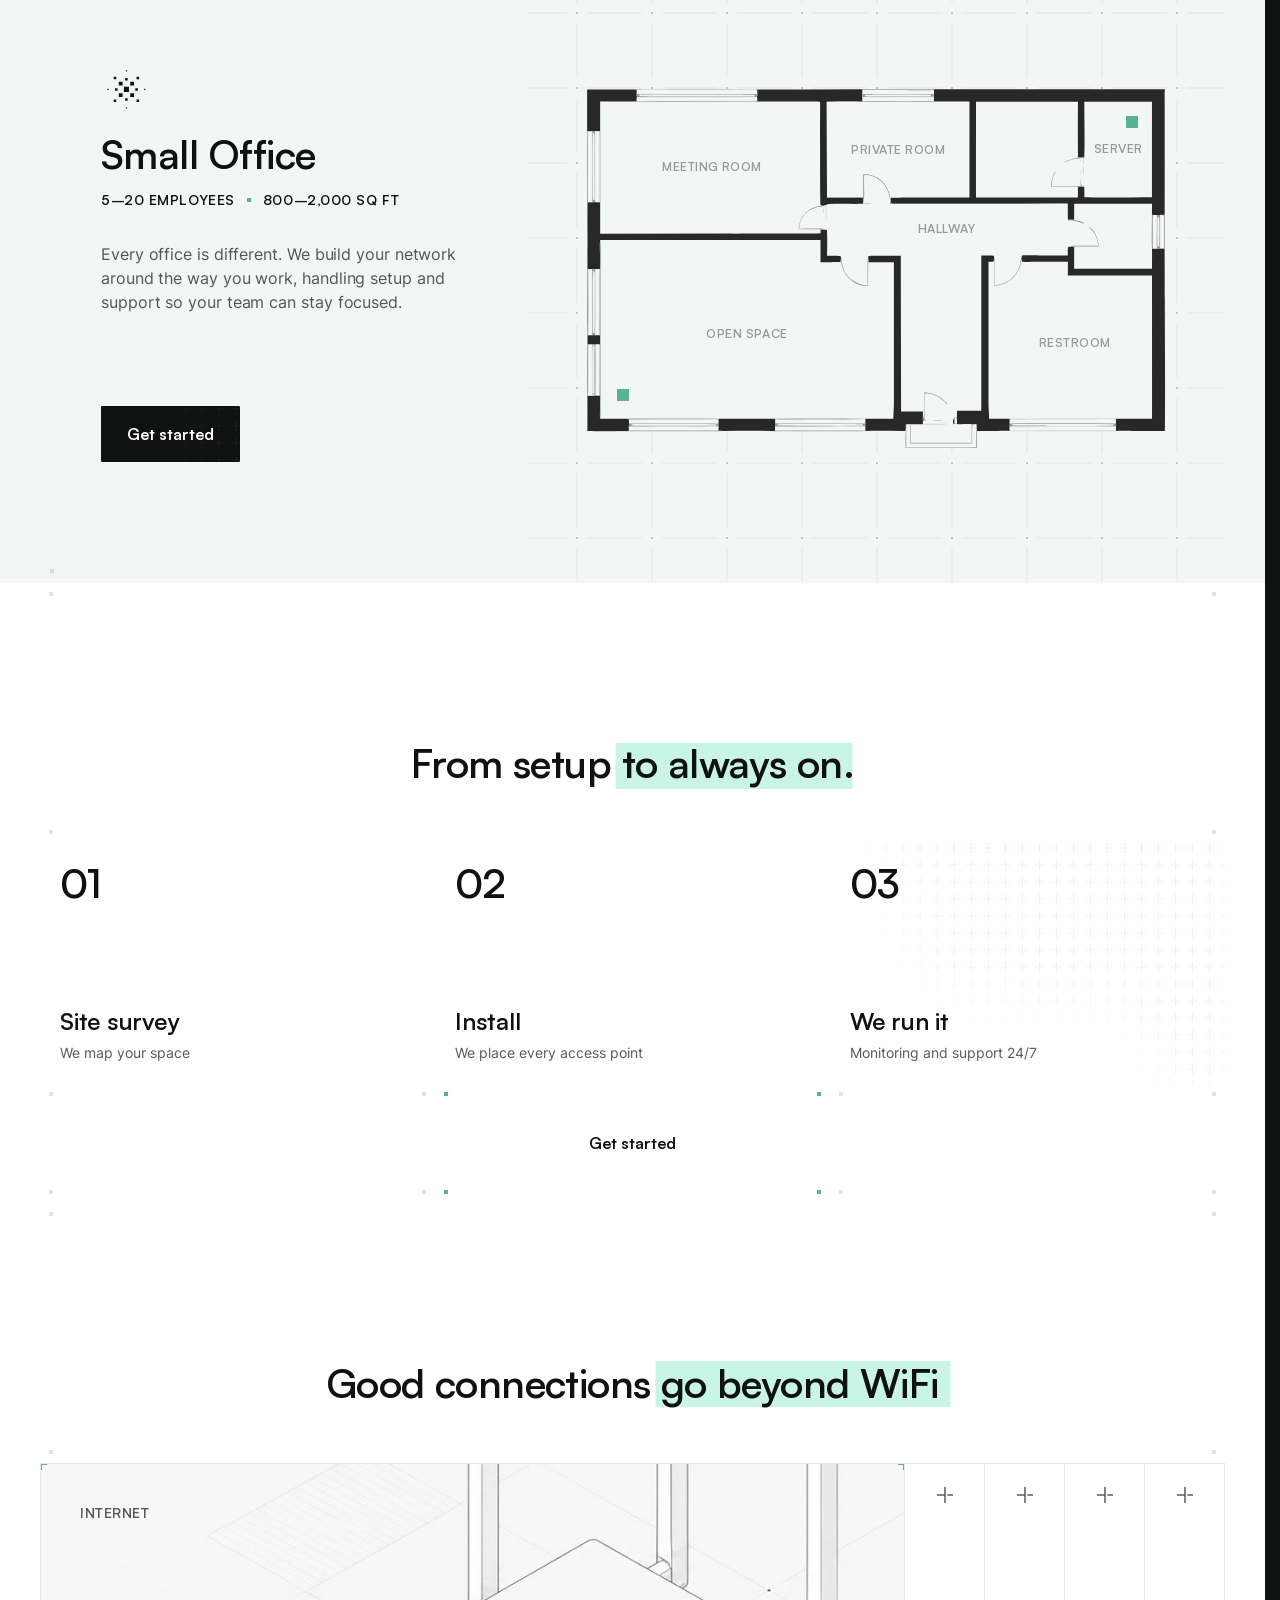
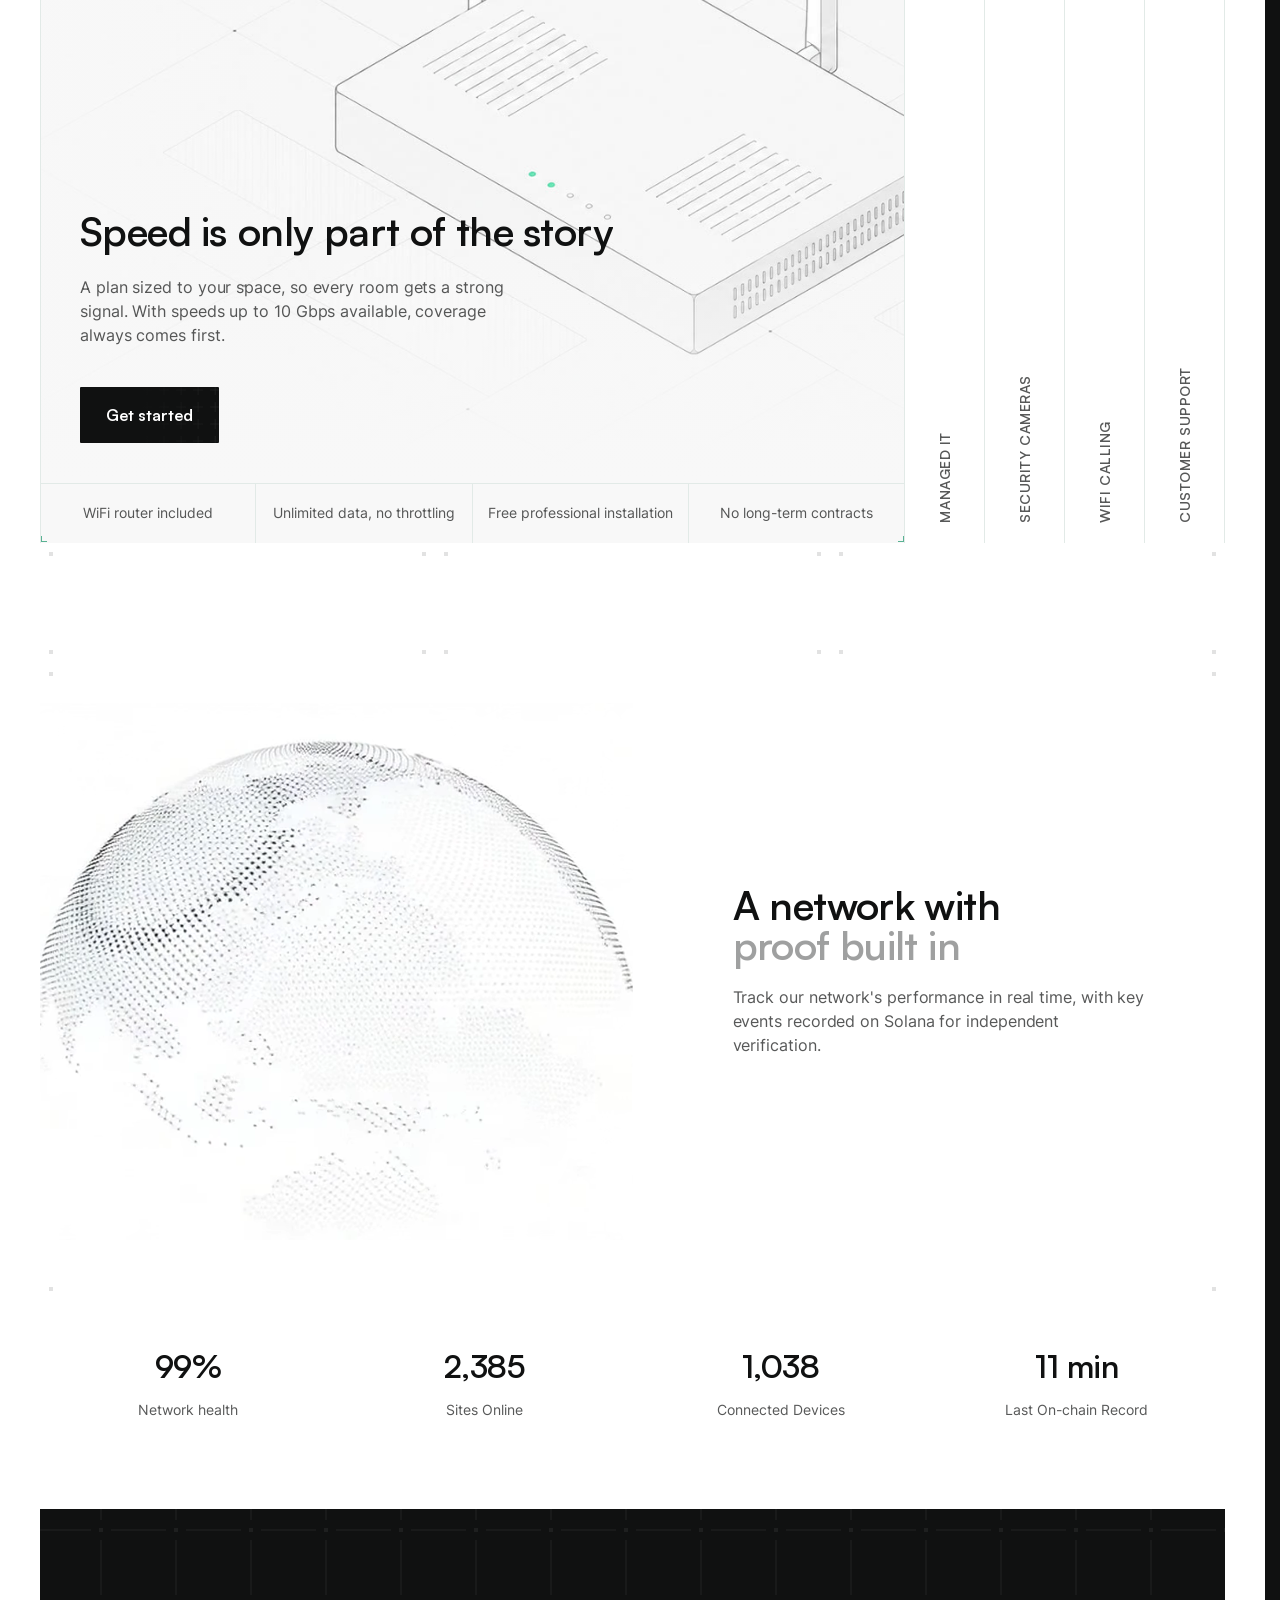
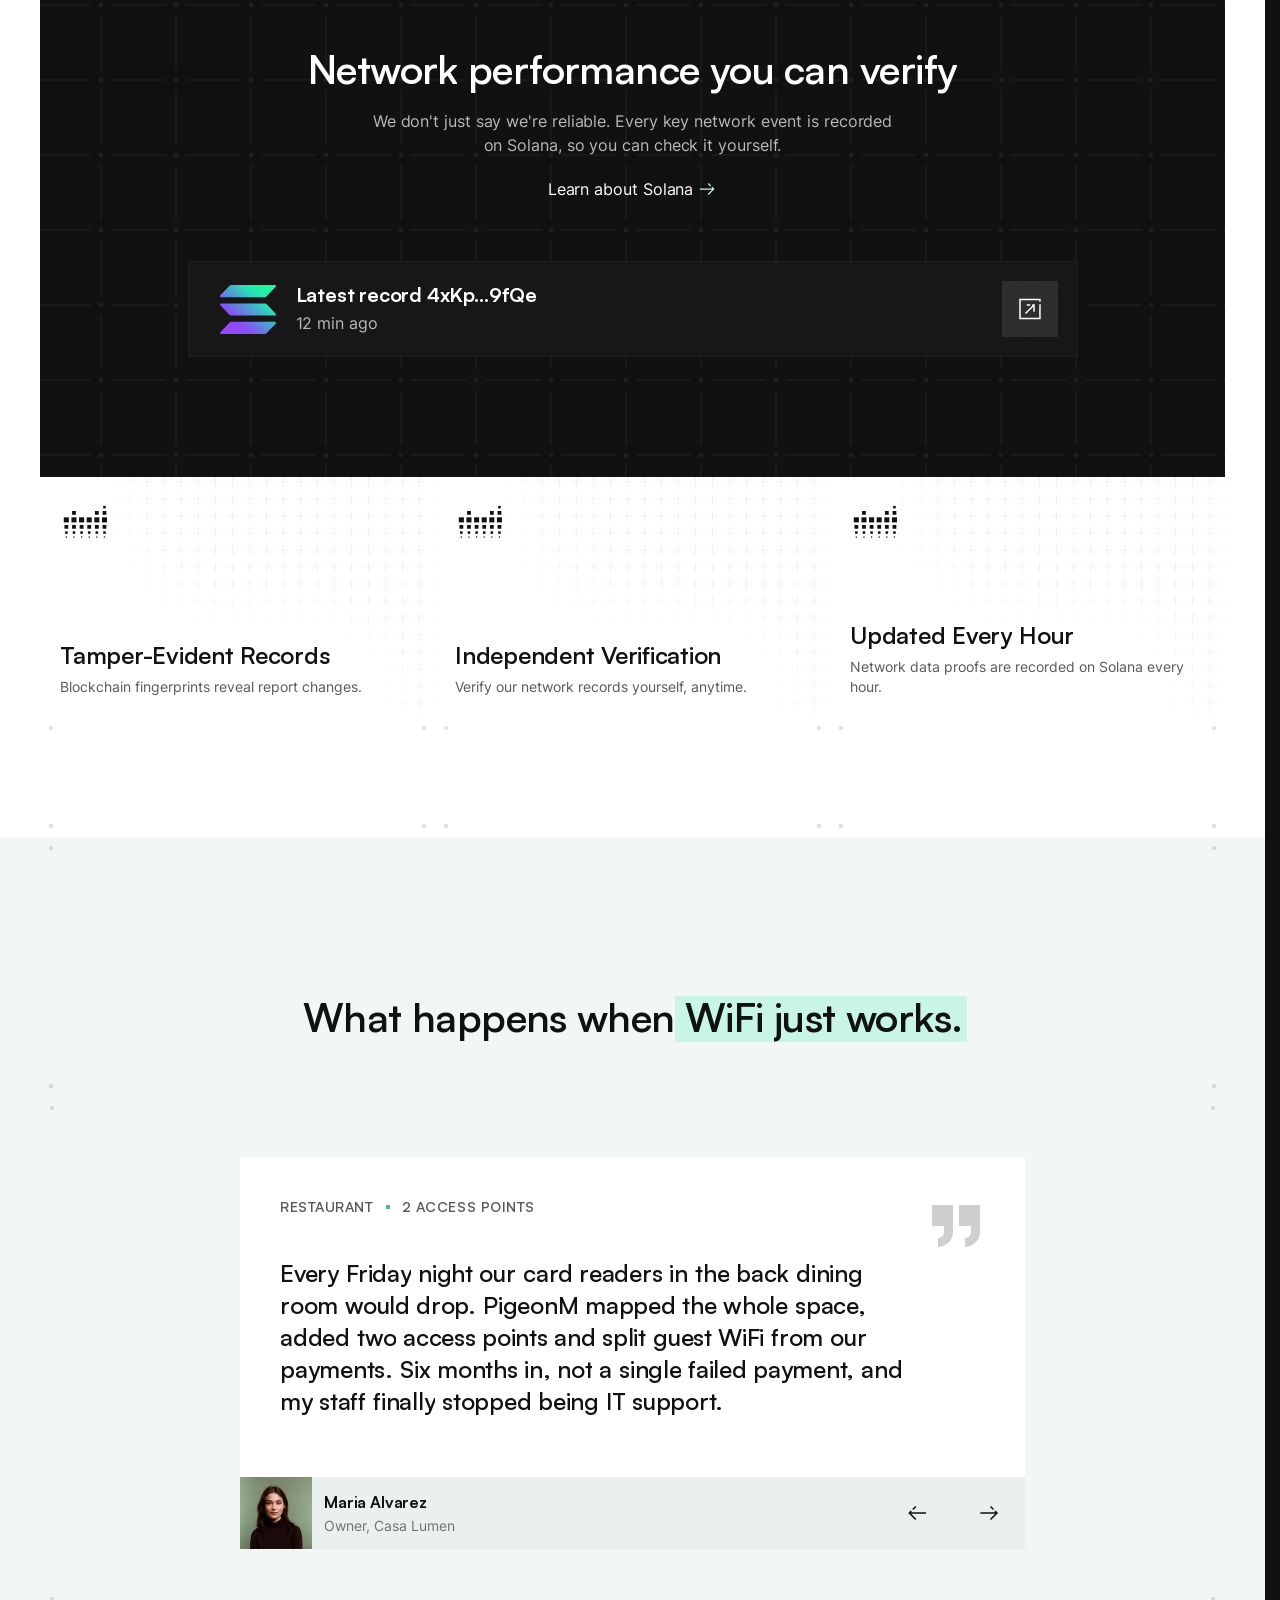
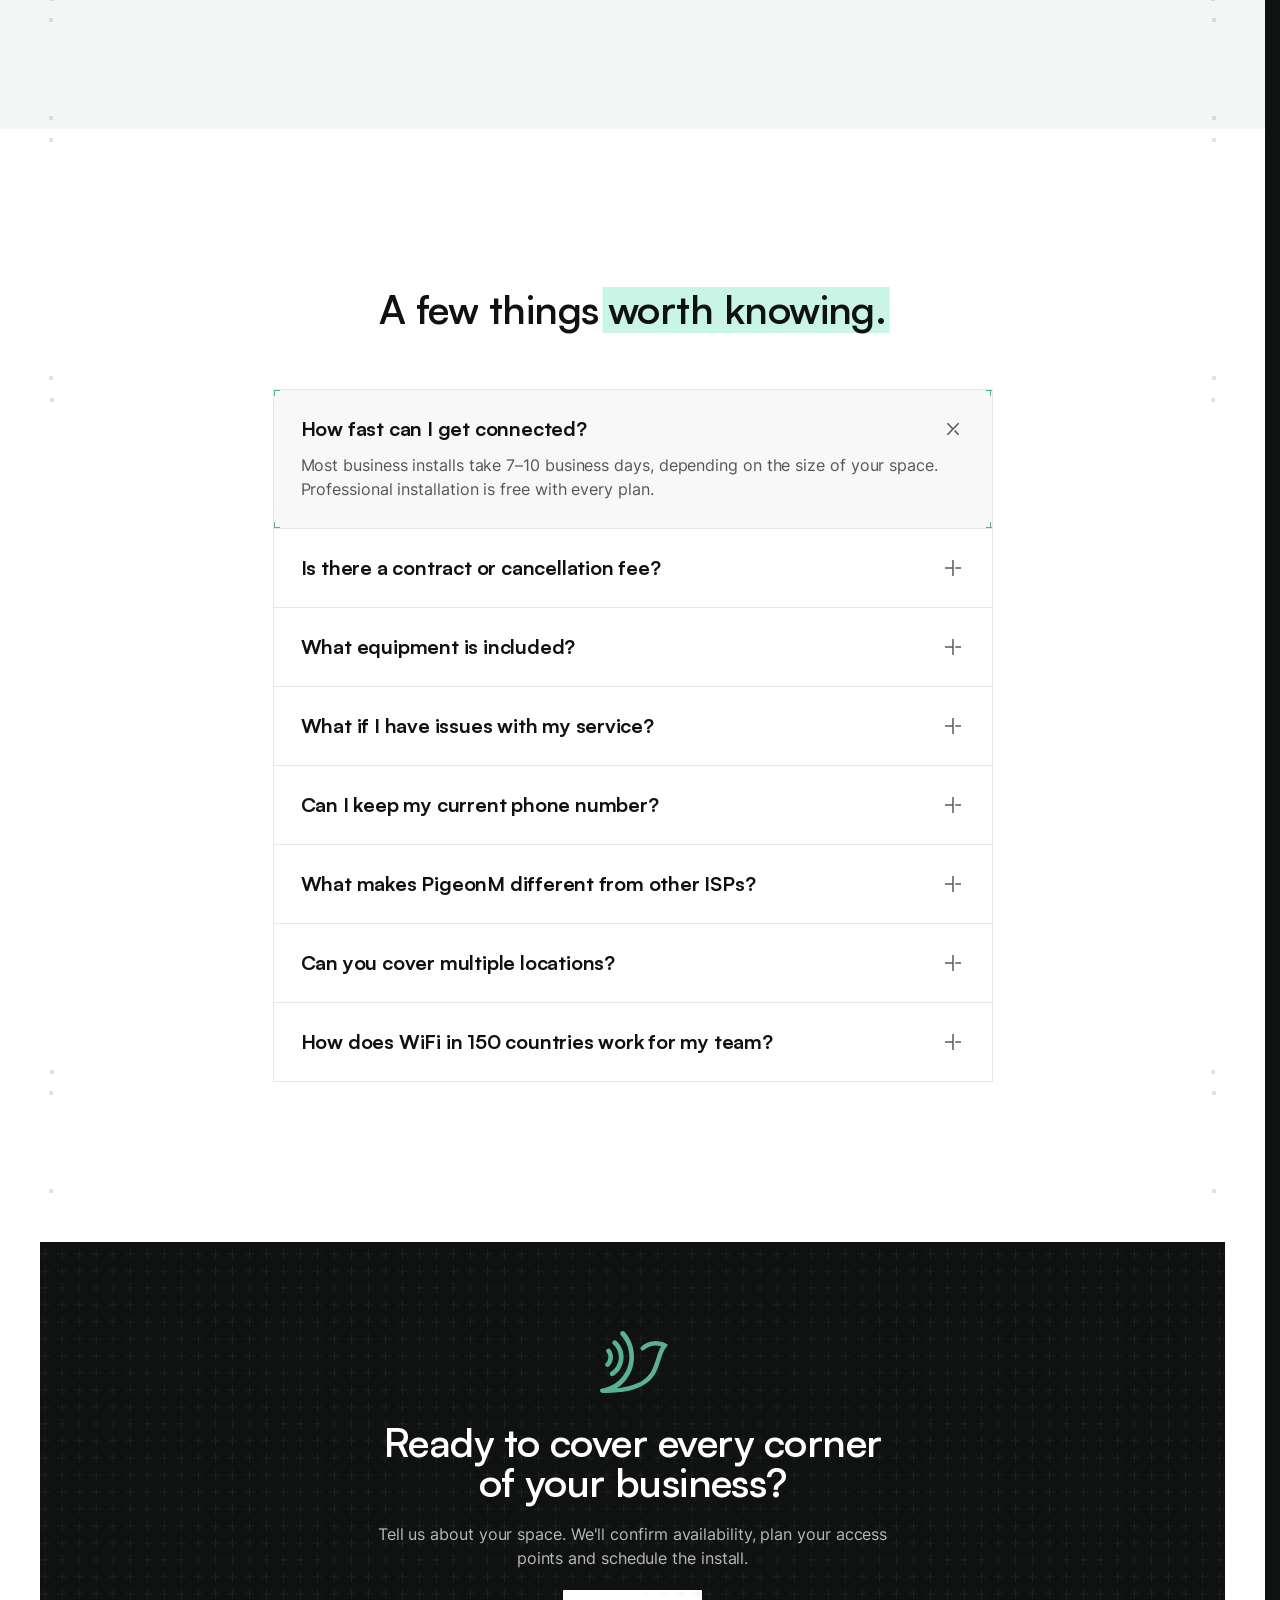
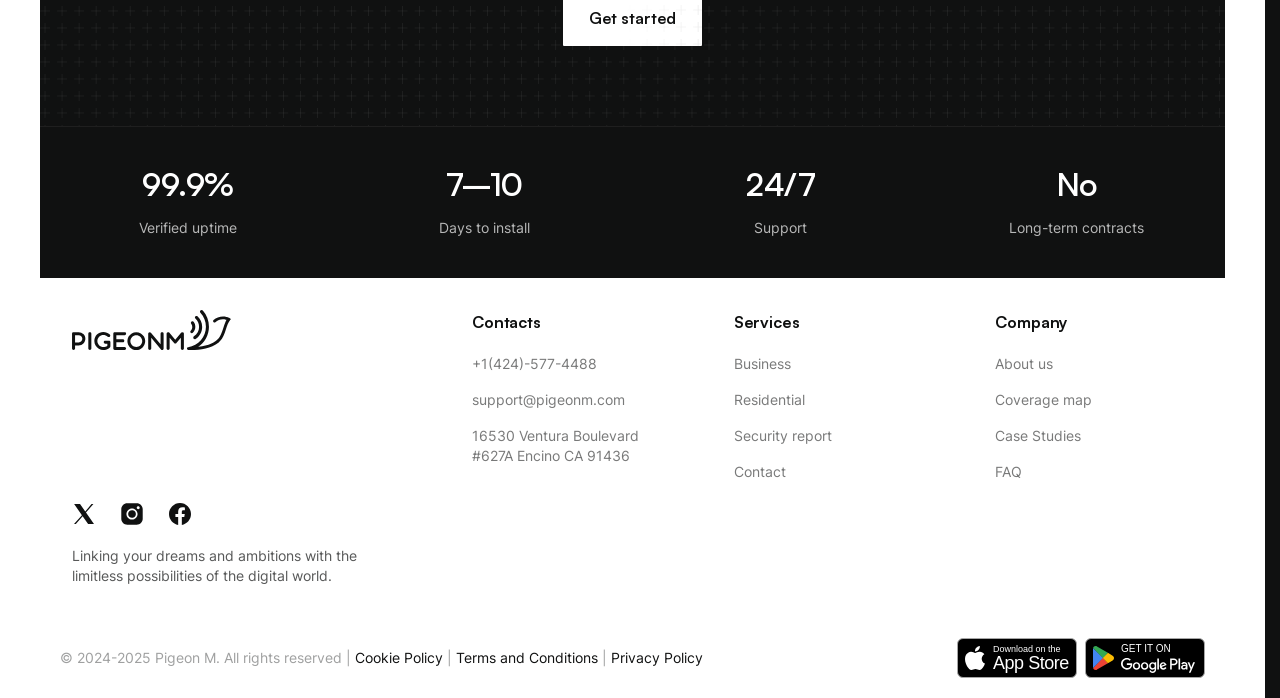
==== commit 6832c239: "Page to page also by back and forward: at the top, with the wipe Leaving a page now notes the hero's" ====
--- a/business.html
+++ b/business.html
@@ -13,12 +13,12 @@
     // (js/hero.js)
     try {
       const nav = JSON.parse(sessionStorage.getItem('pm-nav'));
-      if (nav && Date.now() - nav.t < 10000) document.documentElement.classList.add('is-nav');
+      if (nav && Date.now() - nav.t < 10000 && nav.path !== location.pathname) document.documentElement.classList.add('is-nav');
     } catch (e) {}
   </script>
   <!-- the loader's dark page from the very first paint -->
   <style>html, body { margin: 0; background: #101111; }</style>
-  <script src="js/hero.js?v=e6793f56" defer></script>
+  <script src="js/hero.js?v=d99ce0c0" defer></script>
   <script src="js/sections.js?v=b0cf4c87" defer></script>
   <script src="js/connectivity.js?v=be5ec147" defer></script>
   <script src="js/dither.js?v=cad372d1" defer></script>
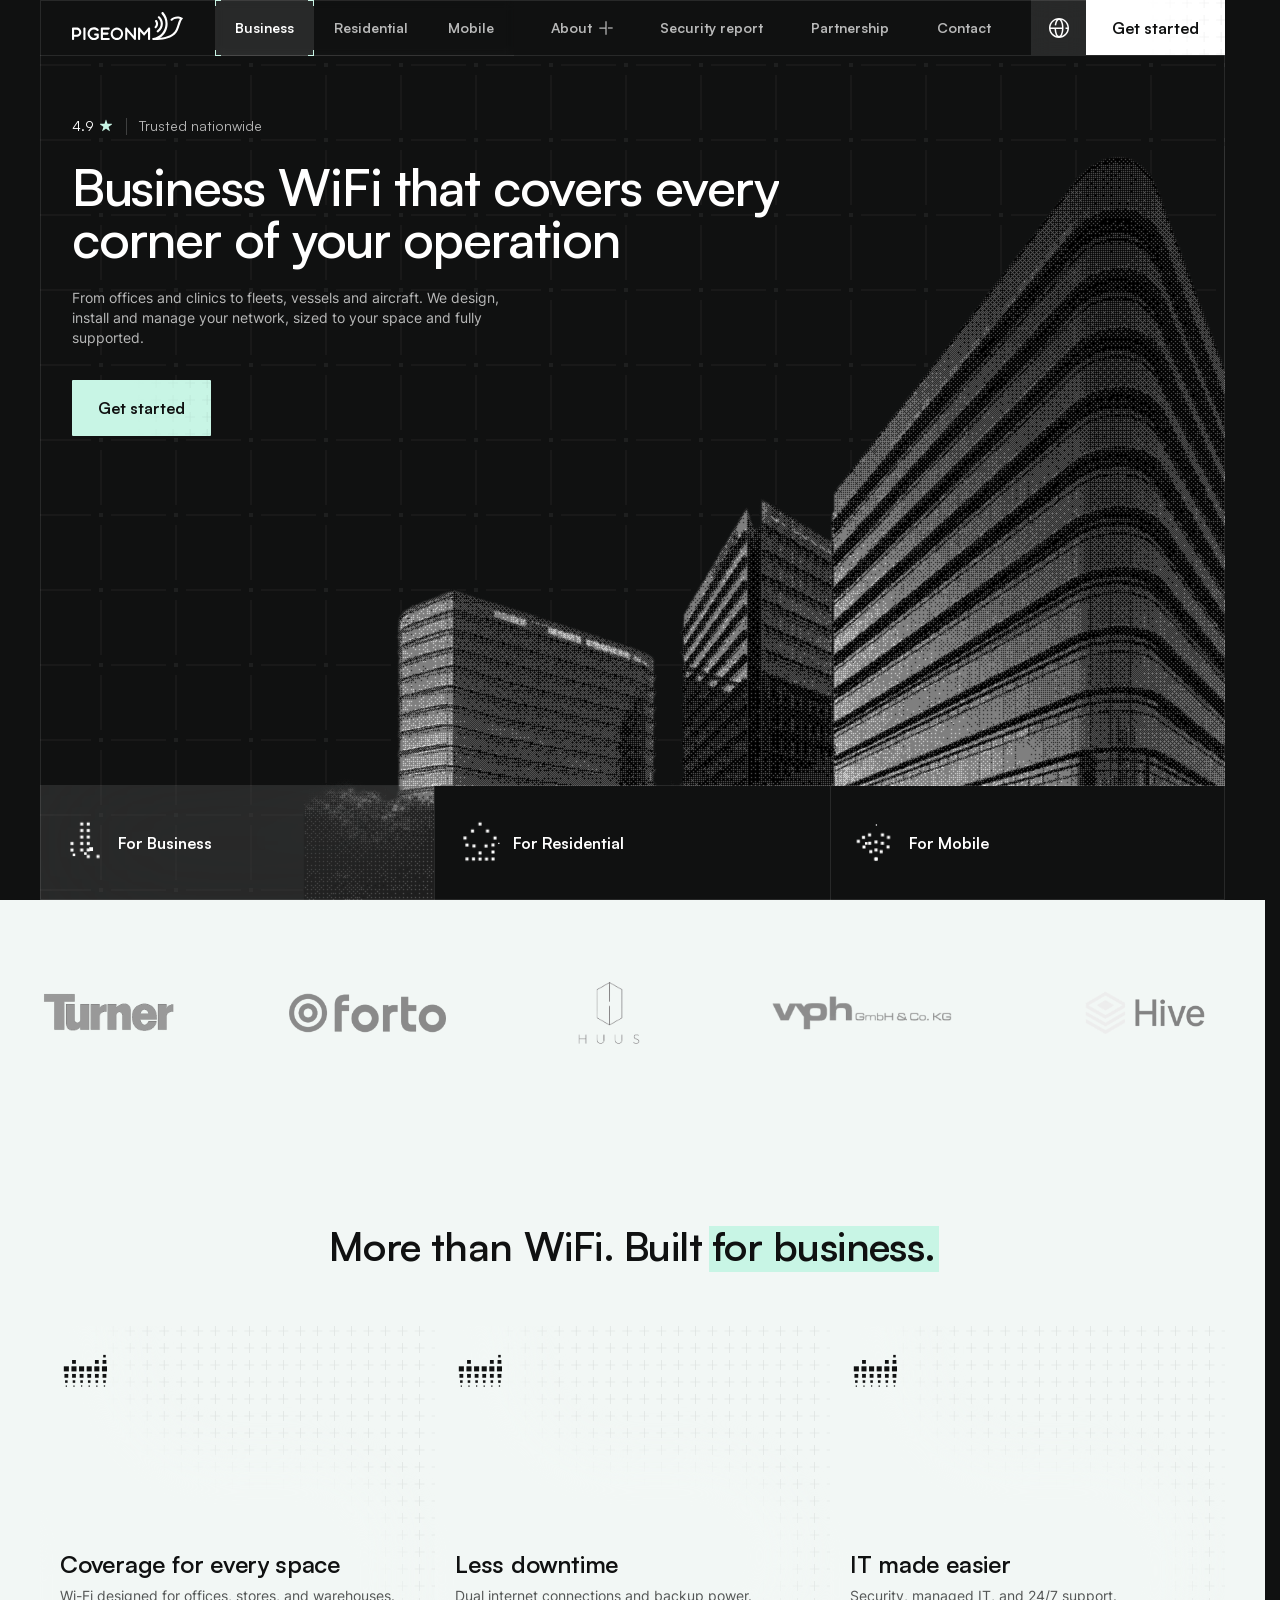
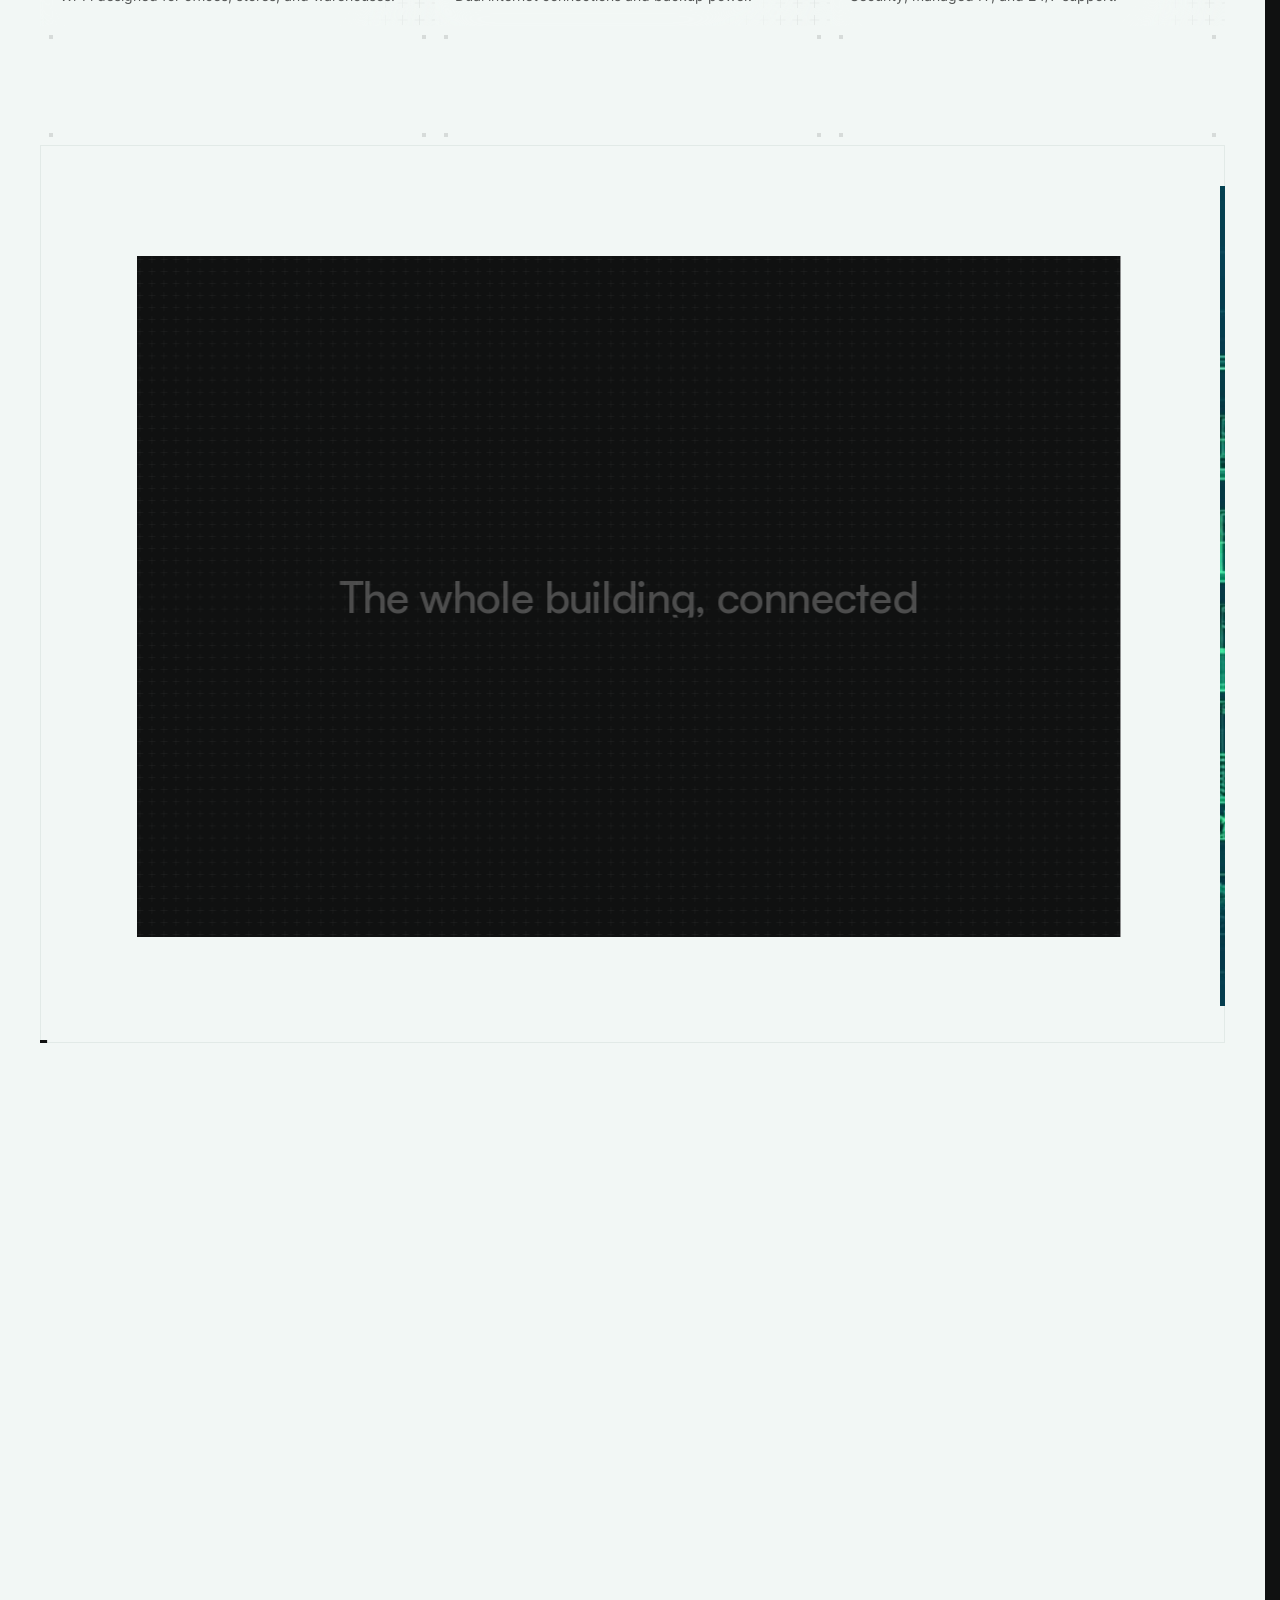
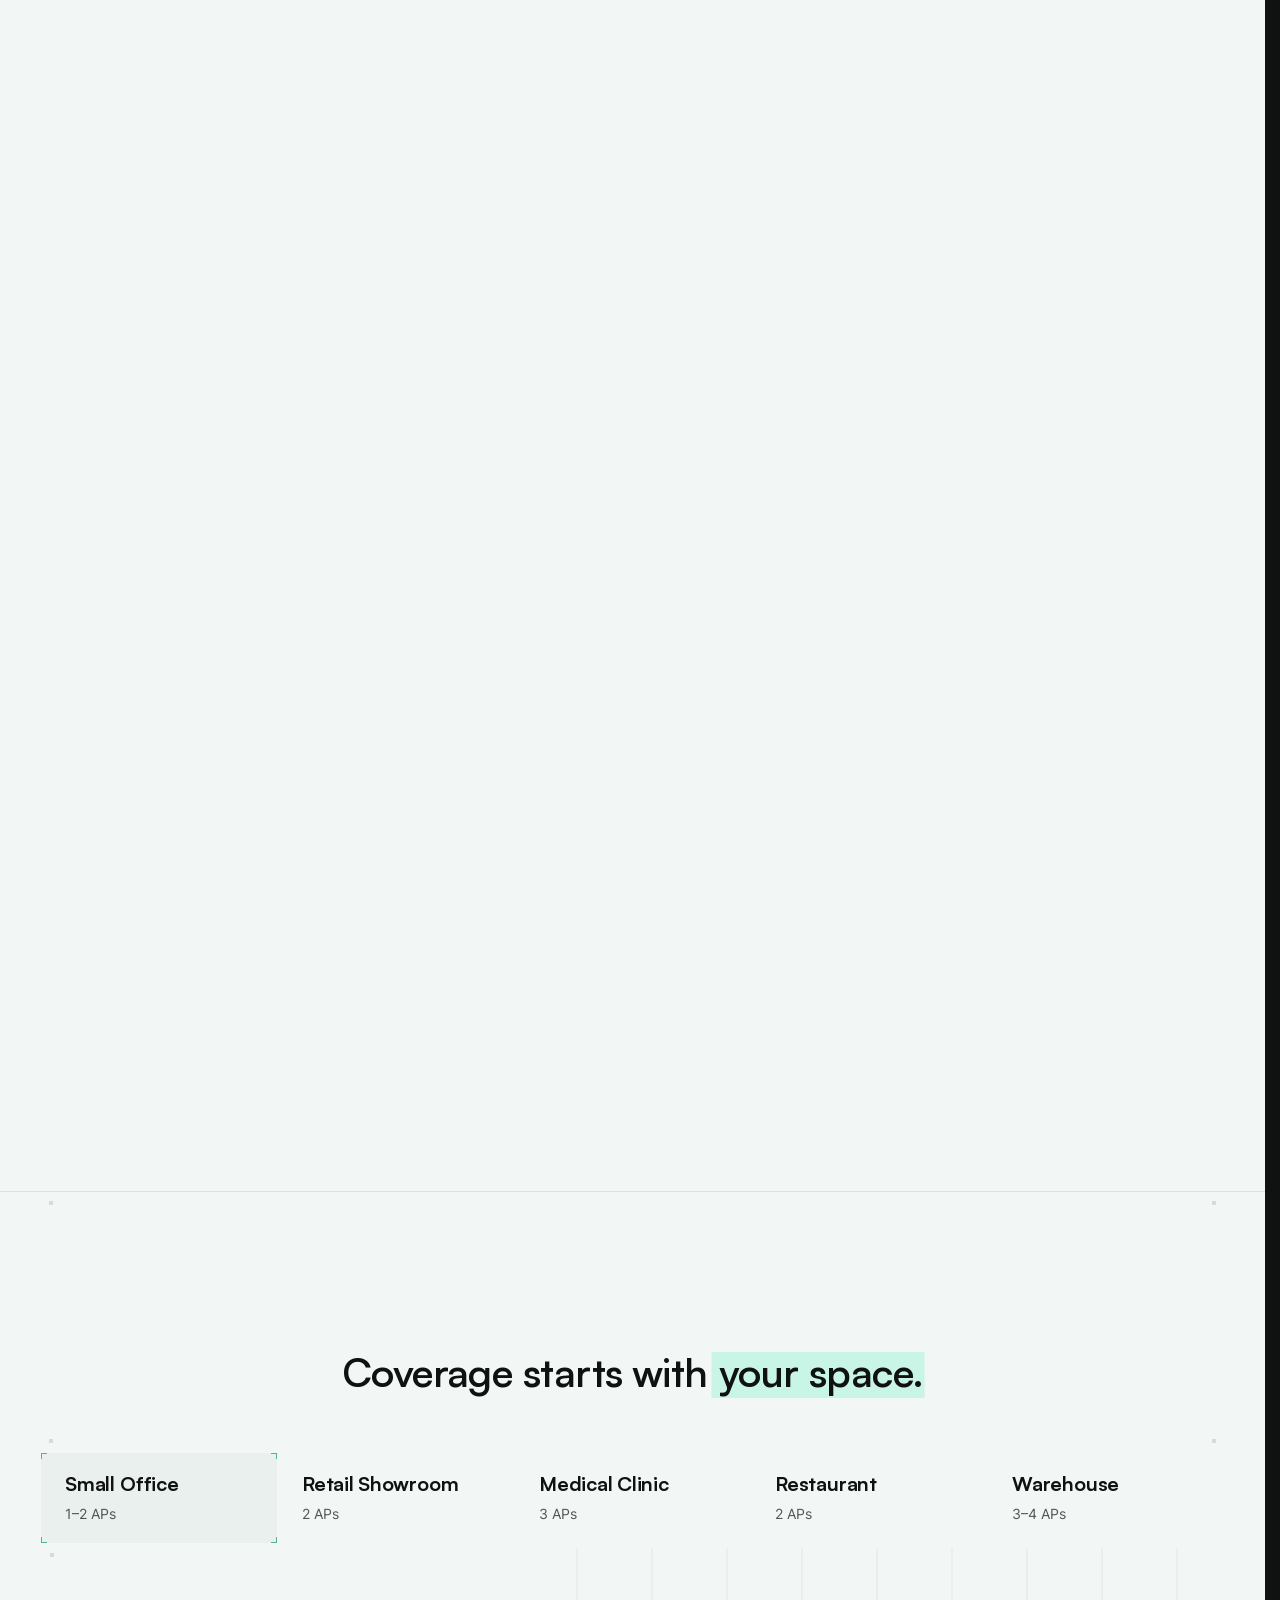
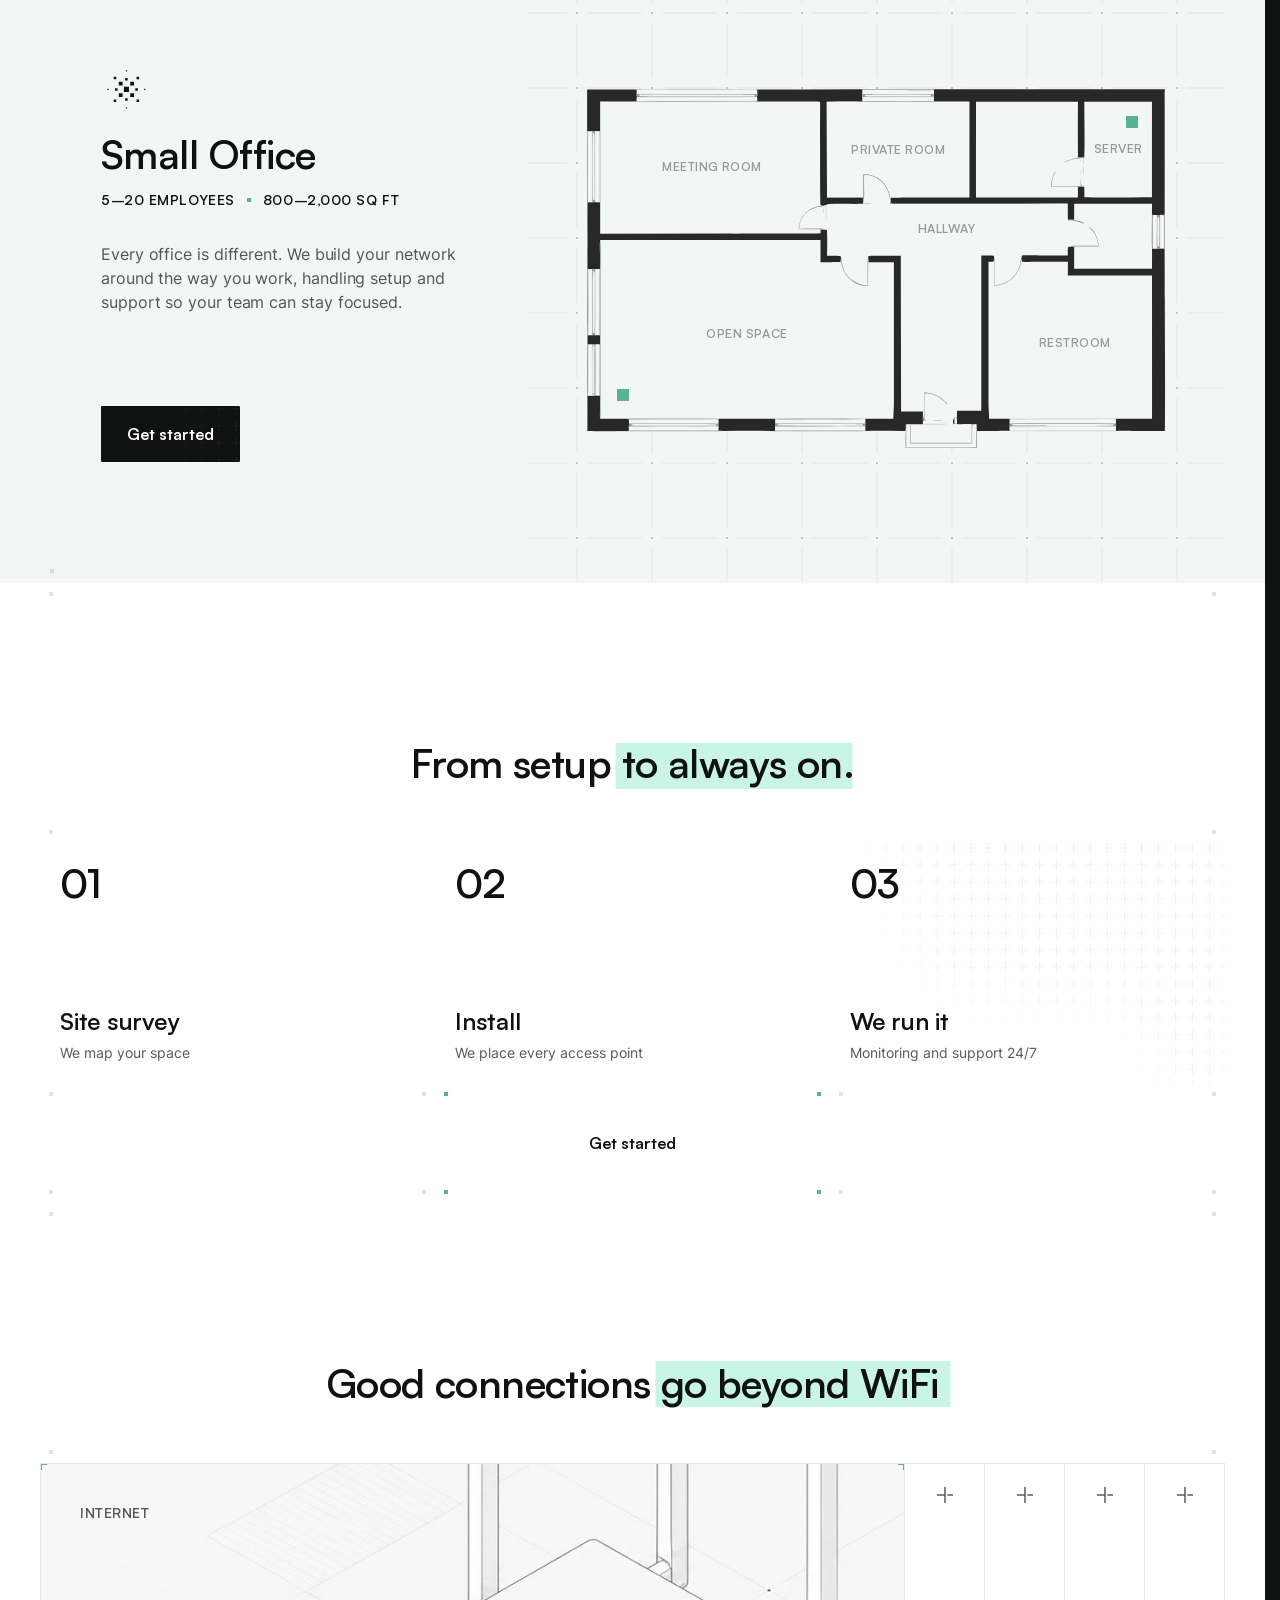
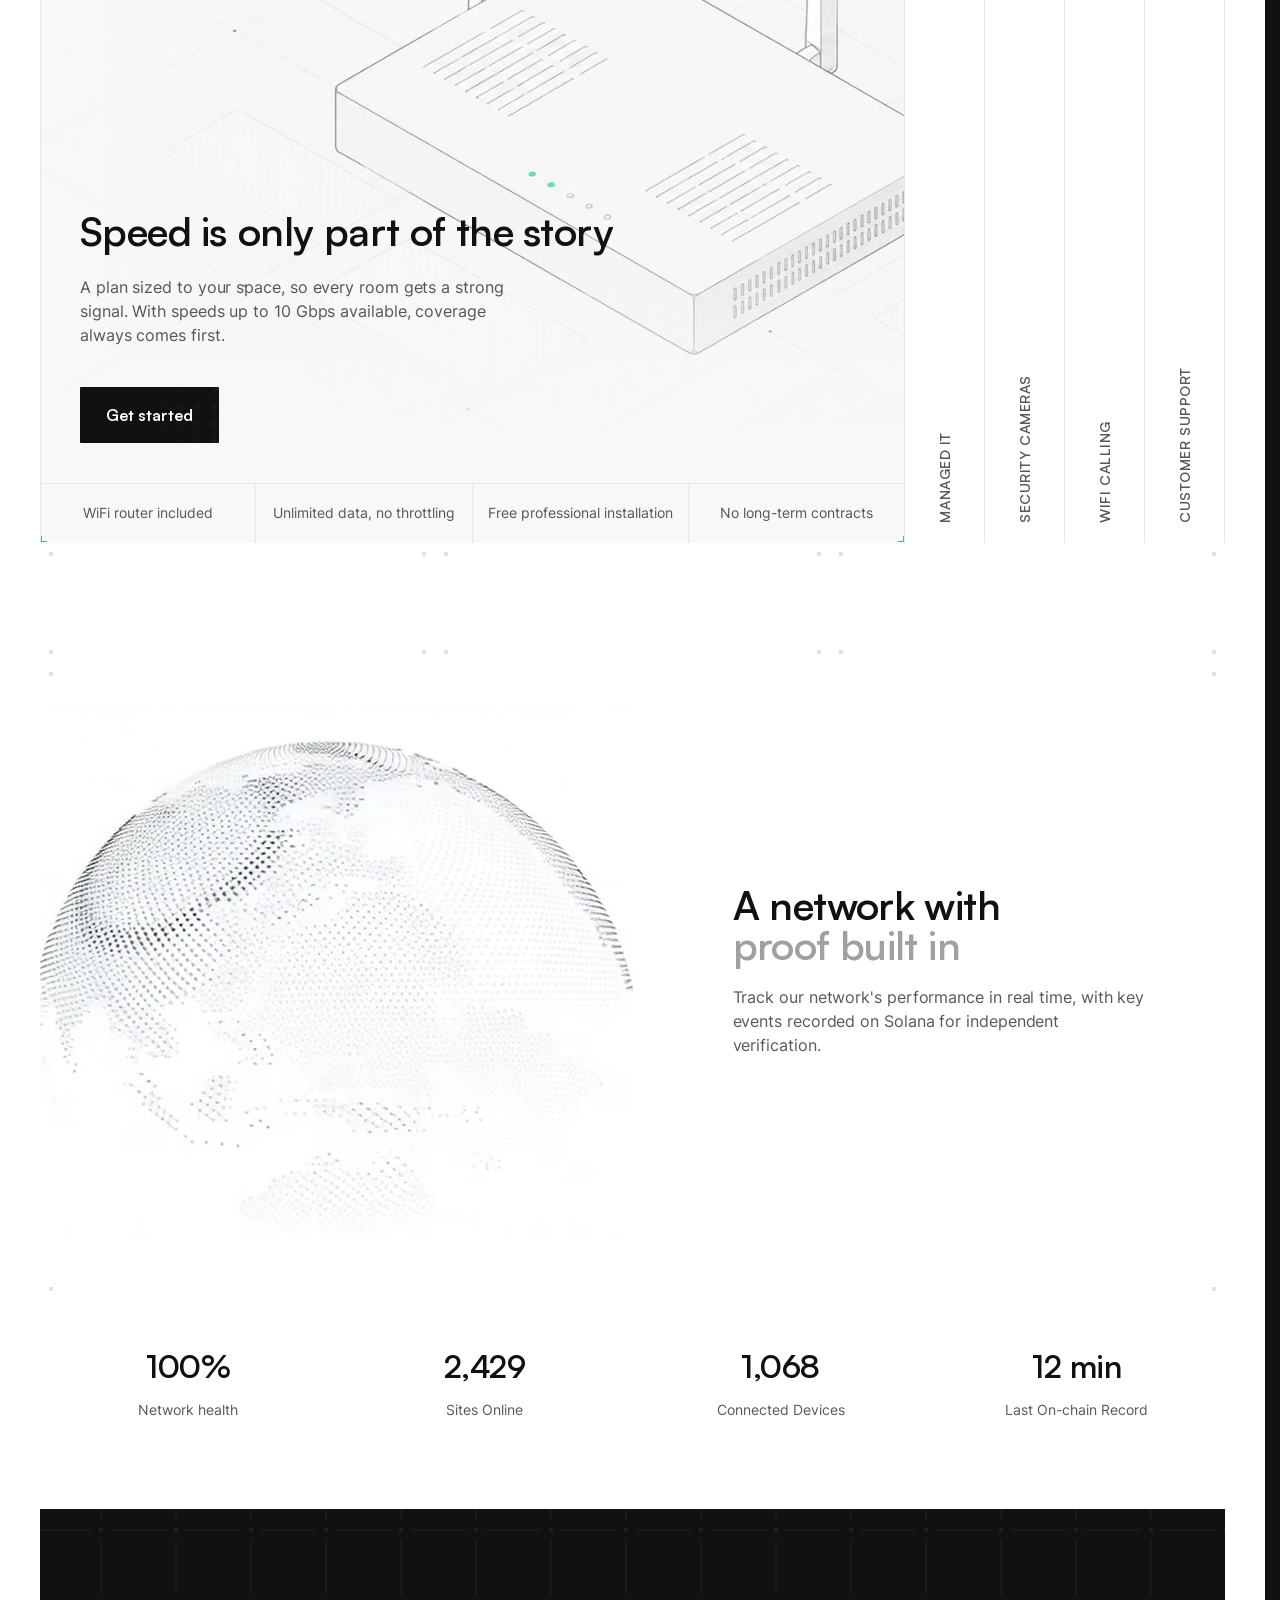
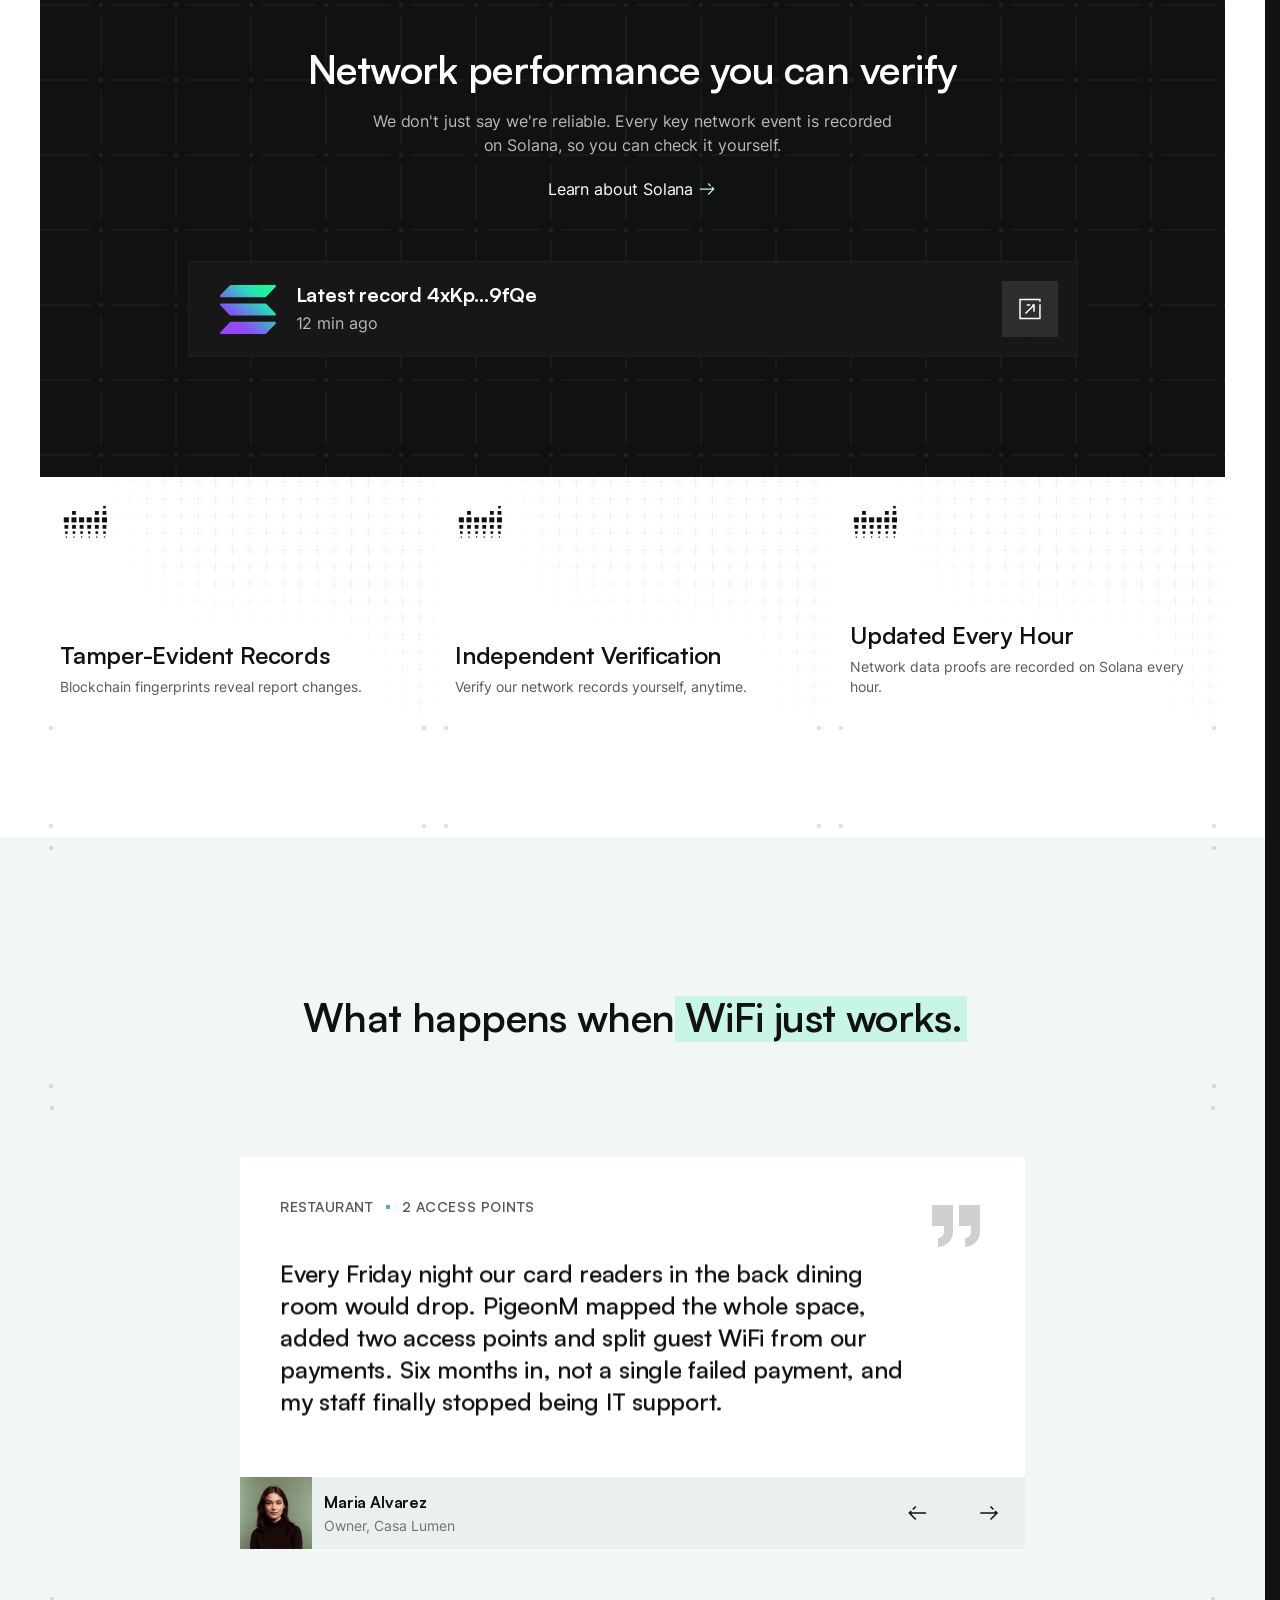
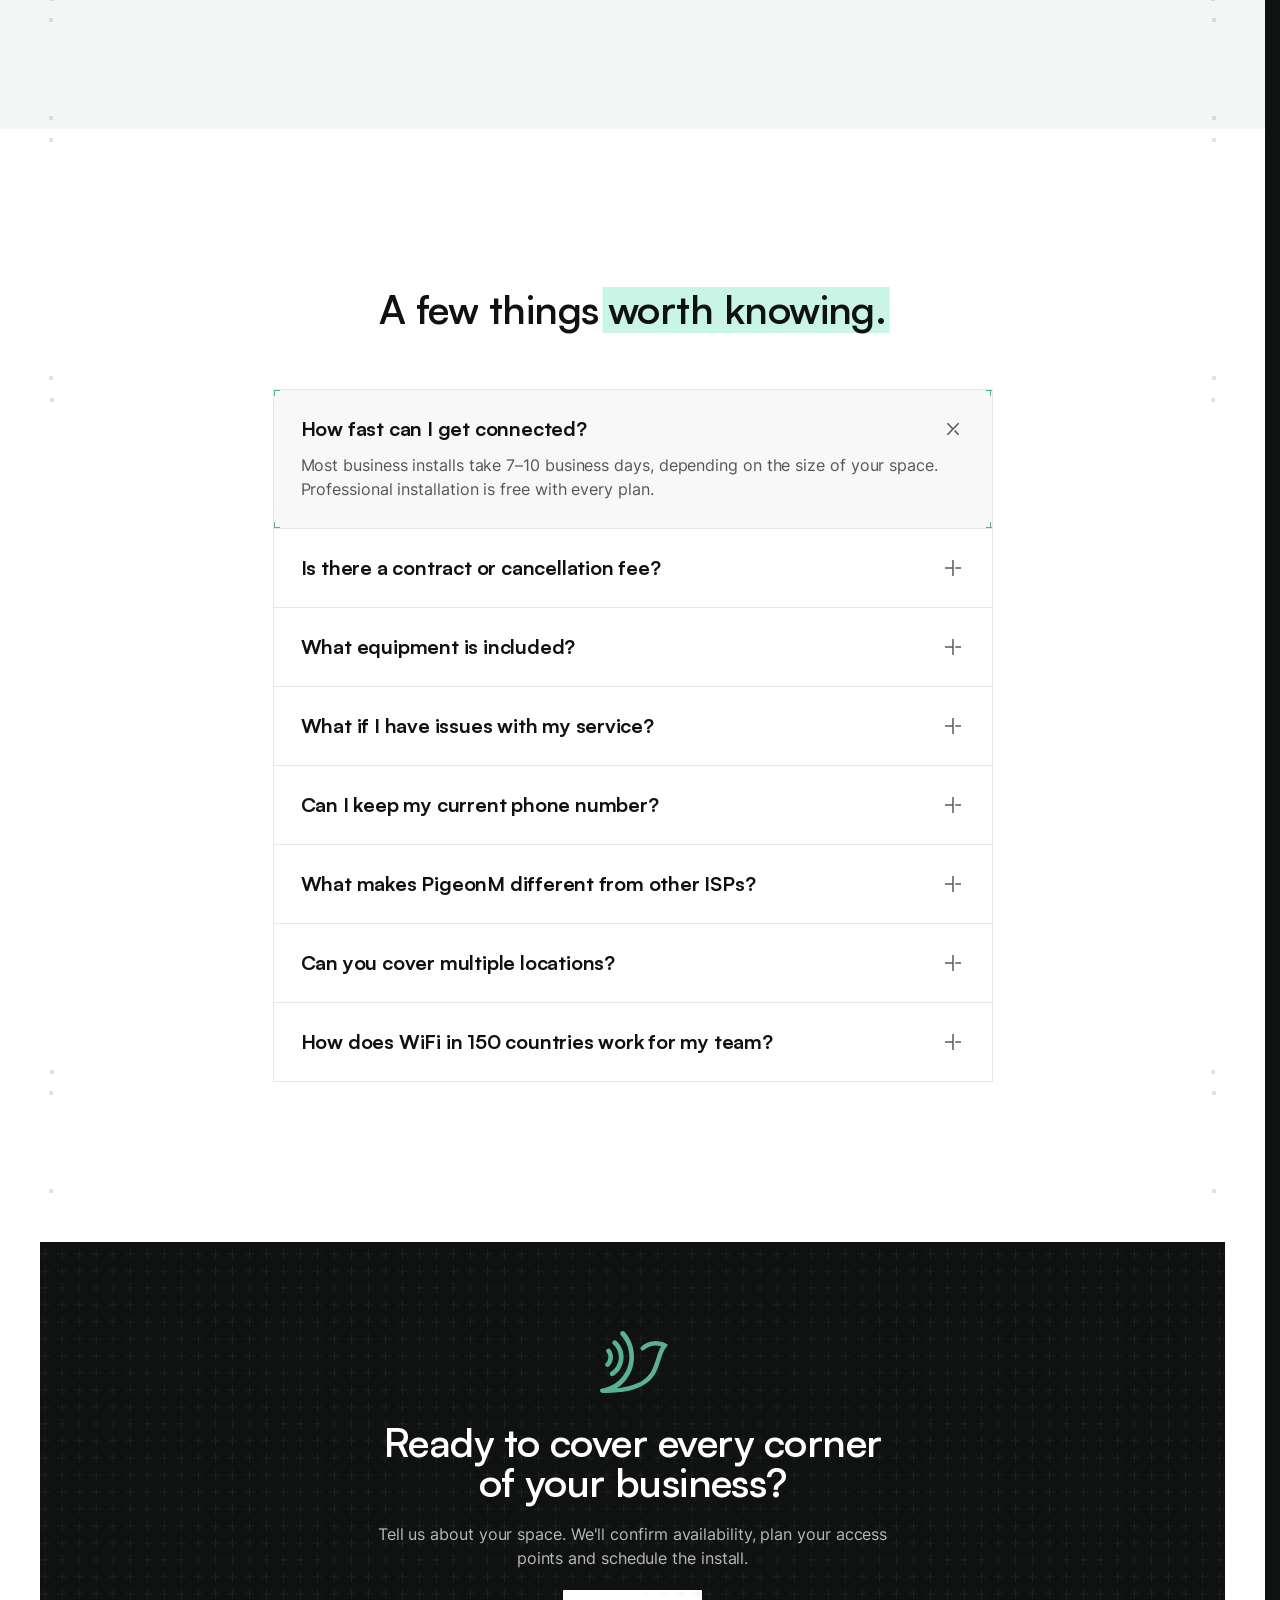
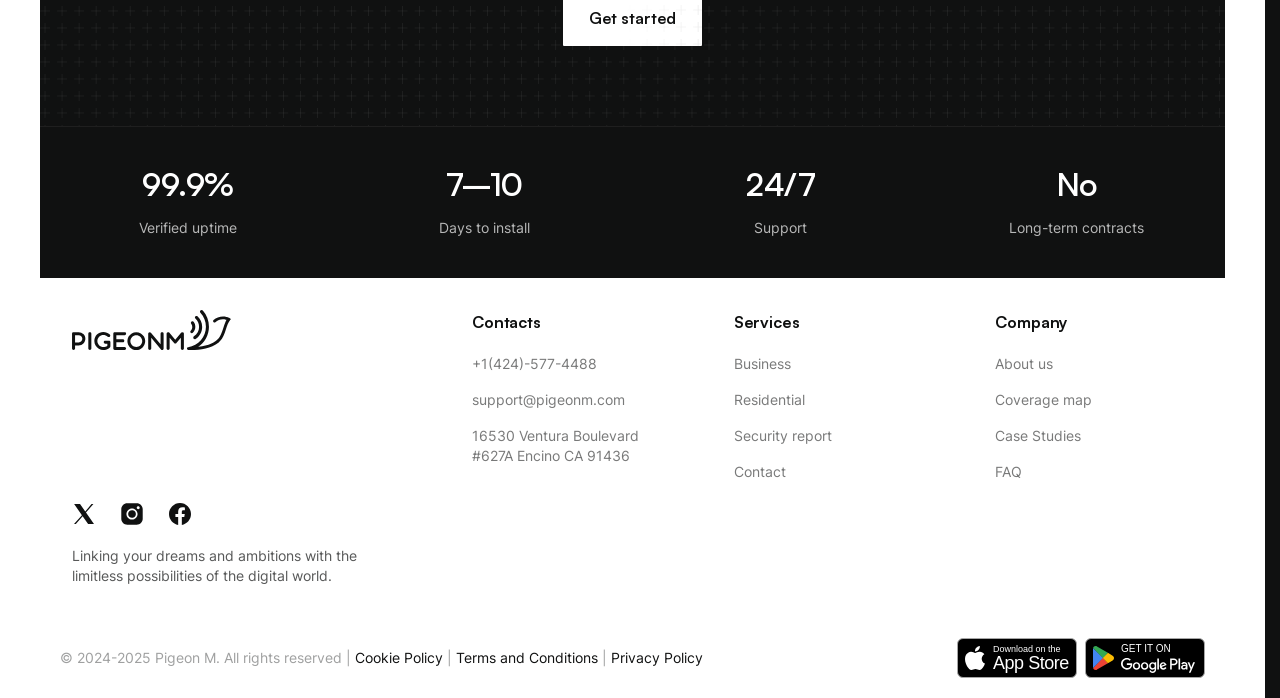
==== commit 843a3ee6: "Page to page: a line sweeps the whole screen and leaves the new page behind it Going between the sit" ====
--- a/business.html
+++ b/business.html
@@ -9,16 +9,20 @@
     document.documentElement.classList.add('js', 'is-locked');
     // every page opens at its top, never where the last one was scrolled to (js/hero.js)
     if ('scrollRestoration' in history) history.scrollRestoration = 'manual';
-    // coming from another of the site's pages: no loader, the hero carries on from that page's
-    // (js/hero.js)
+    // coming from another of the site's pages: no loader; where the browser runs a transition
+    // between pages (is-vt), a line sweeps across the screen and leaves this page behind it,
+    // shown as it is (css/hero.css); elsewhere the hero carries on from the last page's (js/hero.js)
     try {
       const nav = JSON.parse(sessionStorage.getItem('pm-nav'));
-      if (nav && Date.now() - nav.t < 10000 && nav.path !== location.pathname) document.documentElement.classList.add('is-nav');
+      if (nav && Date.now() - nav.t < 10000 && nav.path !== location.pathname) {
+        document.documentElement.classList.add('is-nav');
+        if ('PageRevealEvent' in window) document.documentElement.classList.add('is-vt');
+      }
     } catch (e) {}
   </script>
   <!-- the loader's dark page from the very first paint -->
   <style>html, body { margin: 0; background: #101111; }</style>
-  <script src="js/hero.js?v=d99ce0c0" defer></script>
+  <script src="js/hero.js?v=3ae0644d" defer></script>
   <script src="js/sections.js?v=b0cf4c87" defer></script>
   <script src="js/connectivity.js?v=be5ec147" defer></script>
   <script src="js/dither.js?v=cad372d1" defer></script>
@@ -29,10 +33,12 @@
   <script src="js/plus-grid.js?v=1c6efb88" defer></script>
   <script src="js/grid.js?v=de0c2bf2" defer></script>
   <link rel="preload" as="image" href="assets/img/hero-business.webp" imagesrcset="assets/img/hero-business.webp 1x, assets/img/hero-business@2x.webp 2x">
-  <link rel="stylesheet" href="css/hero.css?v=f5d5cf44">
+  <link rel="stylesheet" href="css/hero.css?v=f1444ae8">
   <link rel="stylesheet" href="css/sections.css?v=01cfec4d">
 </head>
 <body>
+<!-- the line that sweeps across the screen from page to page -->
+<span class="page-line" aria-hidden="true"></span>
 
 <!-- Loader: the hero's planet (the same clip, dithered alike) turns in the middle of the screen,
      then fades away and the hero draws itself in (js/hero.js) -->
--- a/css/hero.css
+++ b/css/hero.css
@@ -76,6 +76,56 @@
 .loader { display: none; }
 /* coming from another of the site's pages, there's no loader (js/hero.js) */
 .is-nav .loader { display: none !important; }
+
+/* ===== From page to page =====
+   The browser keeps the last page on screen until this one is ready, then a hairline sweeps
+   across the whole screen from right to left and leaves this page behind it, as the hero's
+   own switch does. The page shows as it is from the start, hero and all. */
+@view-transition { navigation: auto; }
+.is-vt .hero { visibility: visible; }
+::view-transition-image-pair(root) { isolation: auto; }
+::view-transition-old(root) { animation: none; mix-blend-mode: normal; }
+::view-transition-new(root) {
+  animation: page-in 1.1s cubic-bezier(0.6, 0, 0.3, 1) both;
+  mix-blend-mode: normal;
+}
+@keyframes page-in {
+  from { clip-path: inset(0 0 0 100%); }
+  to { clip-path: inset(0 0 0 0); }
+}
+.page-line {
+  position: fixed;
+  top: 0;
+  left: 0;
+  z-index: 200;
+  width: 1px;
+  height: 100vh;
+  background: #6fc6a7; /* the accent, to read on the dark and the light pages alike */
+  box-shadow: 0 0 24px 2px rgba(111, 198, 167, 0.45);
+  opacity: 0;
+  pointer-events: none;
+  view-transition-name: page-line;
+}
+.is-vt .page-line { opacity: 1; }
+/* the line runs with the page's edge, the same time and pace */
+/* (its fade at the ends is a separate animation, so the move keeps one curve, the page's) */
+::view-transition-group(page-line) {
+  animation:
+    page-line-move 1.1s cubic-bezier(0.6, 0, 0.3, 1) both,
+    page-line-fade 1.1s linear both;
+}
+::view-transition-new(page-line),
+::view-transition-old(page-line) { animation: none; }
+@keyframes page-line-move {
+  from { transform: translateX(100vw); }
+  to { transform: translateX(0); }
+}
+@keyframes page-line-fade {
+  0% { opacity: 0; }
+  6% { opacity: 1; }
+  94% { opacity: 1; }
+  100% { opacity: 0; }
+}
 .js .loader {
   position: fixed;
   inset: 0;
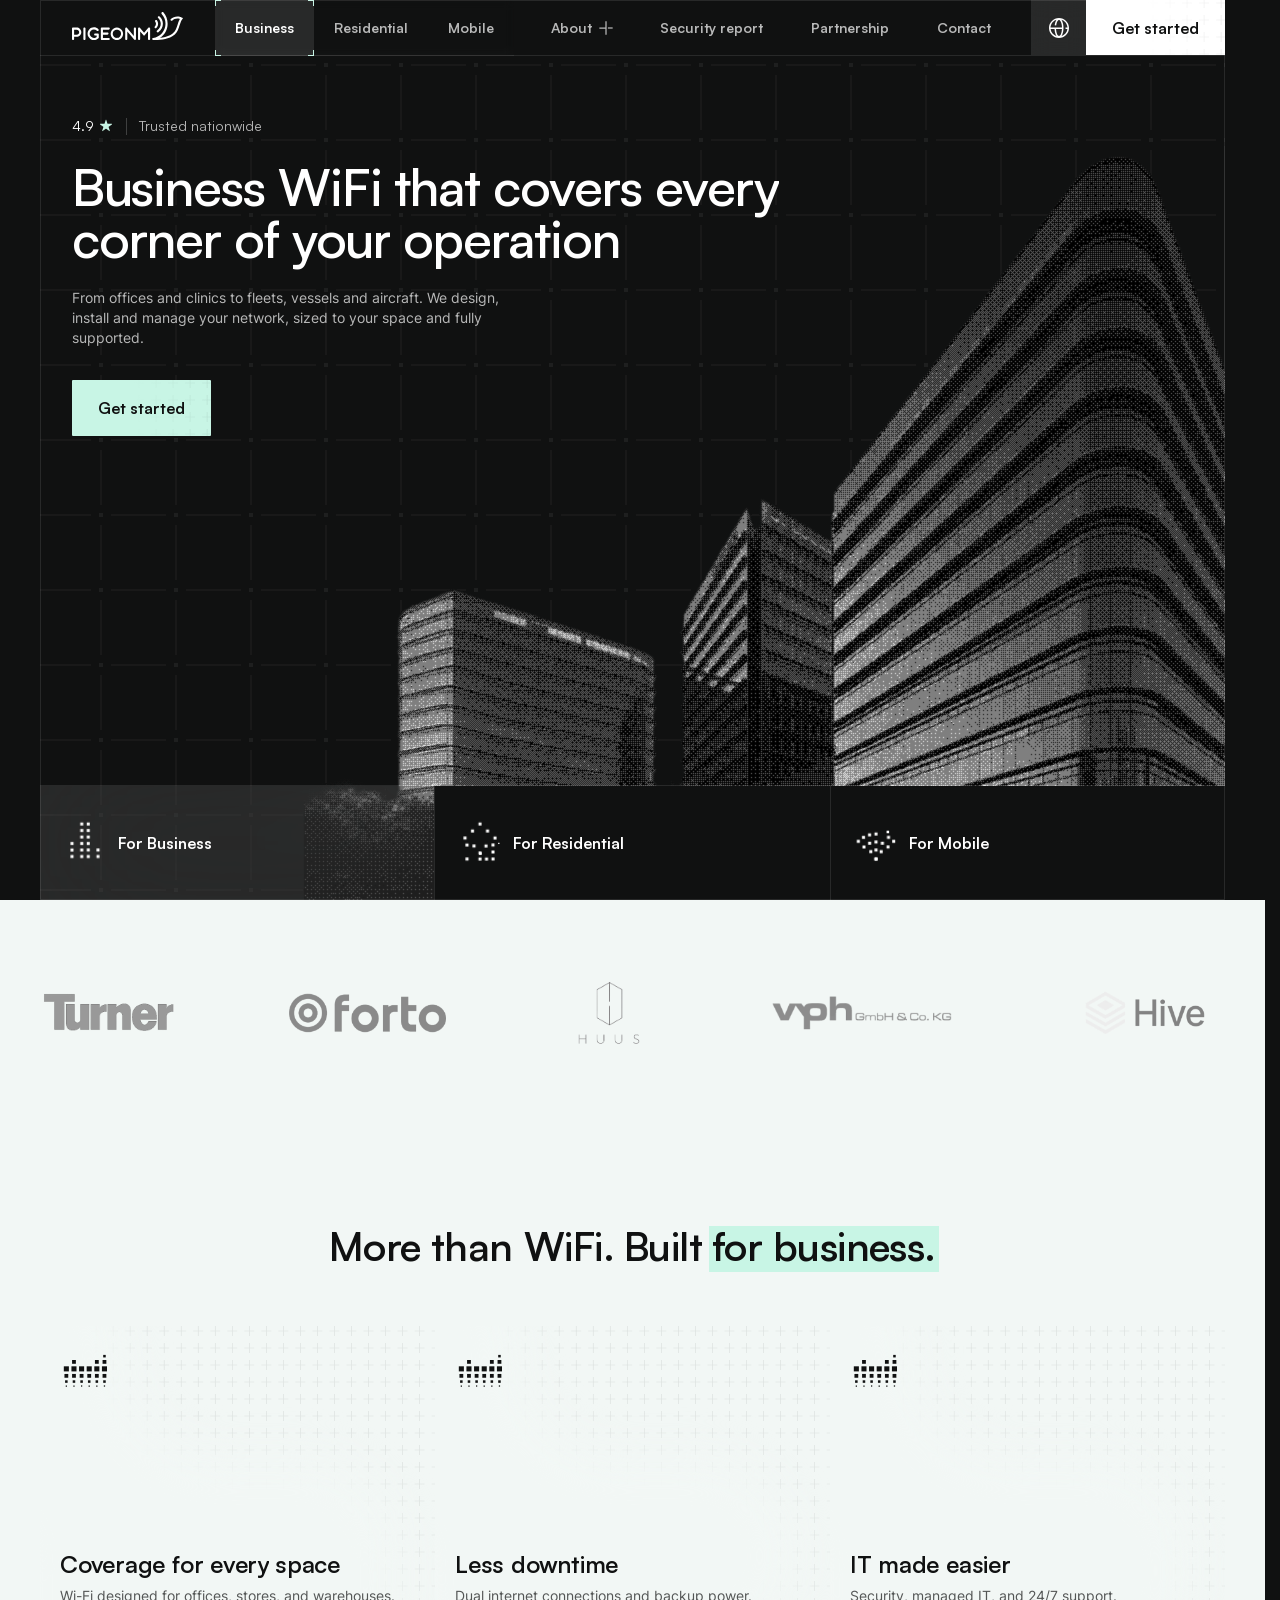
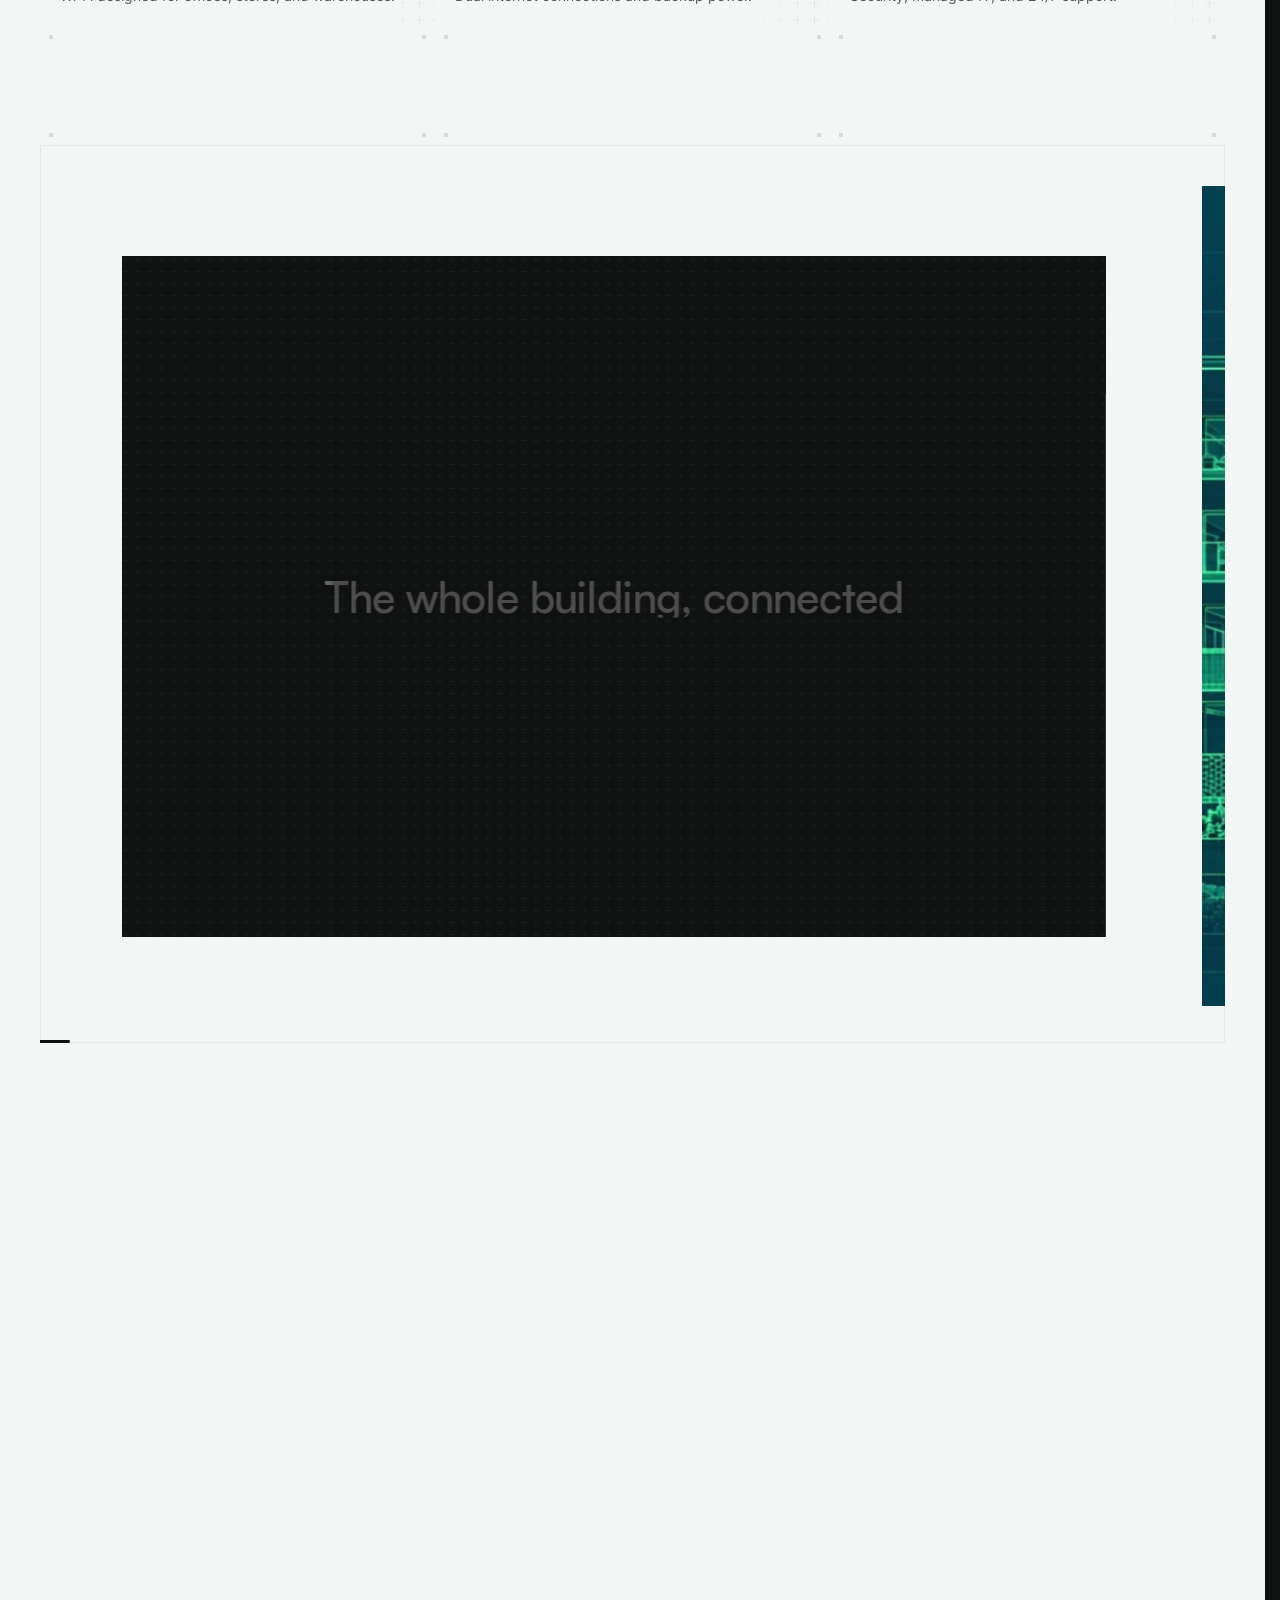
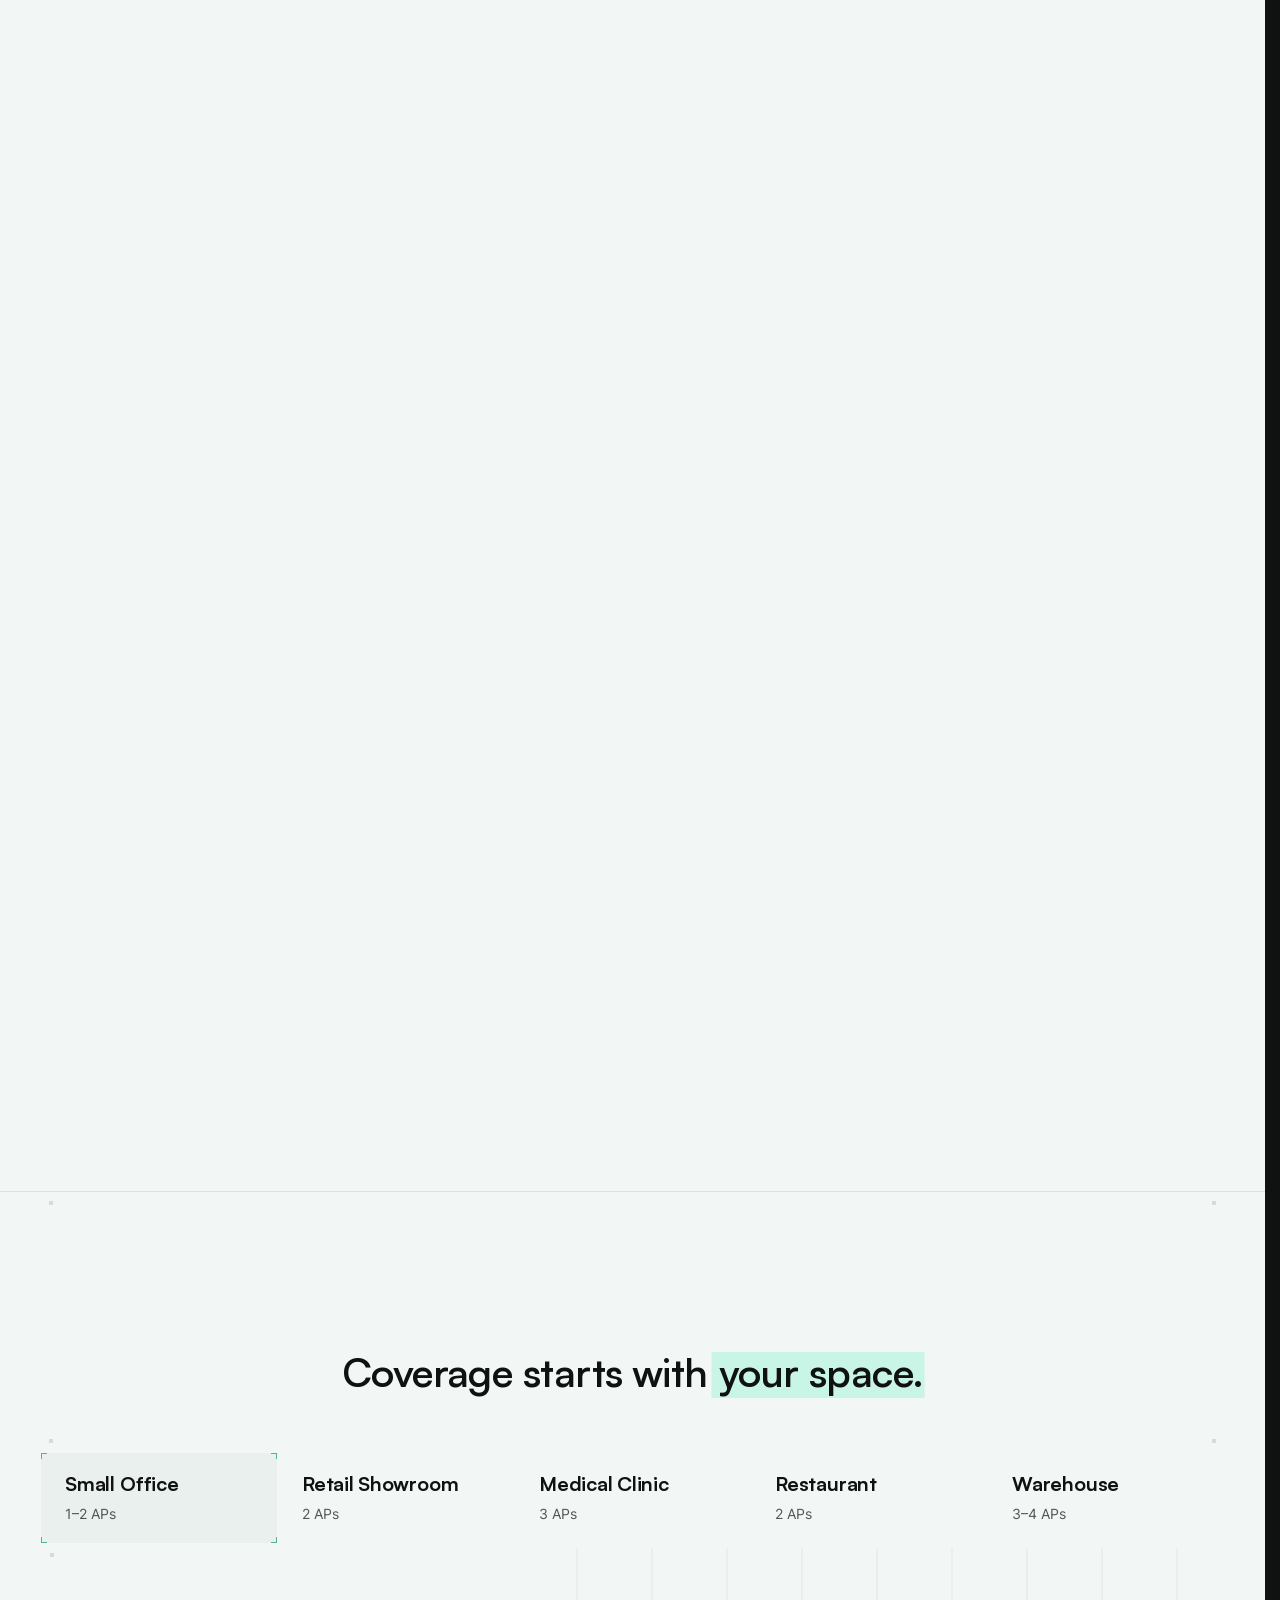
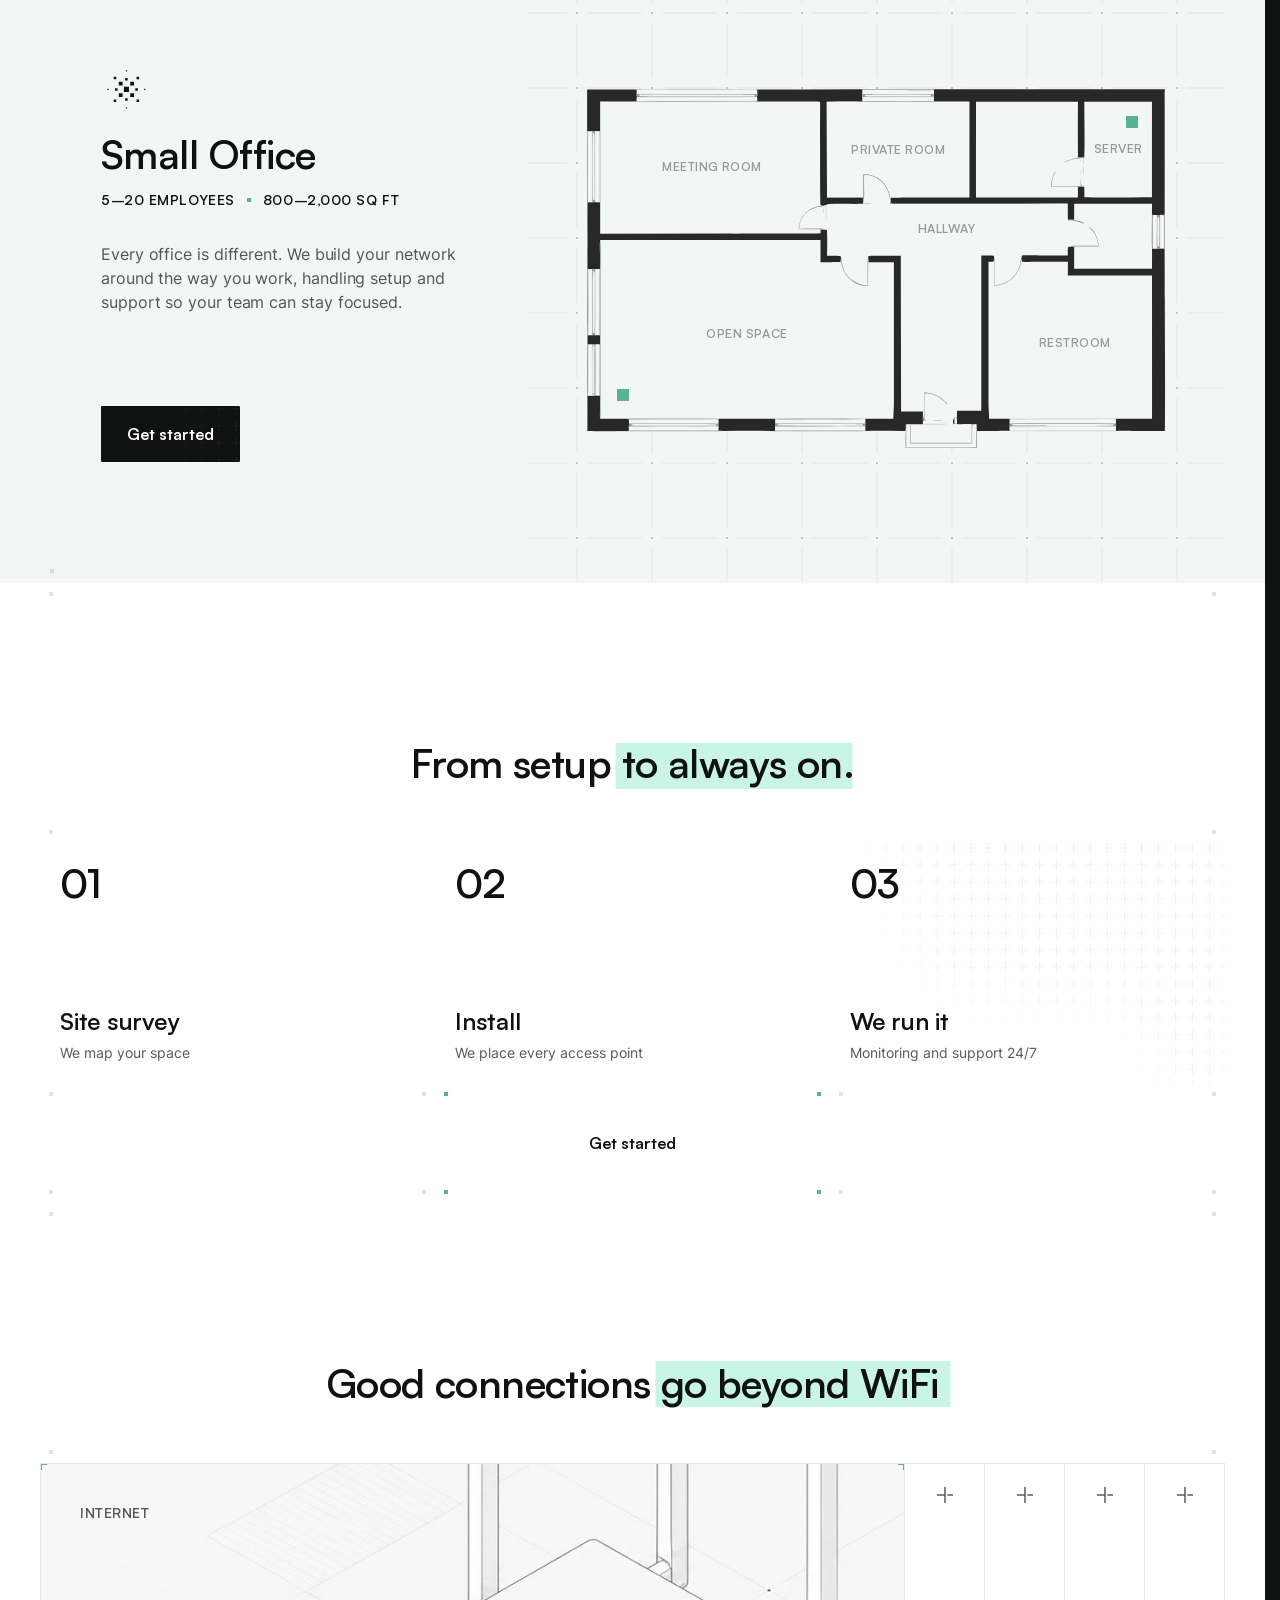
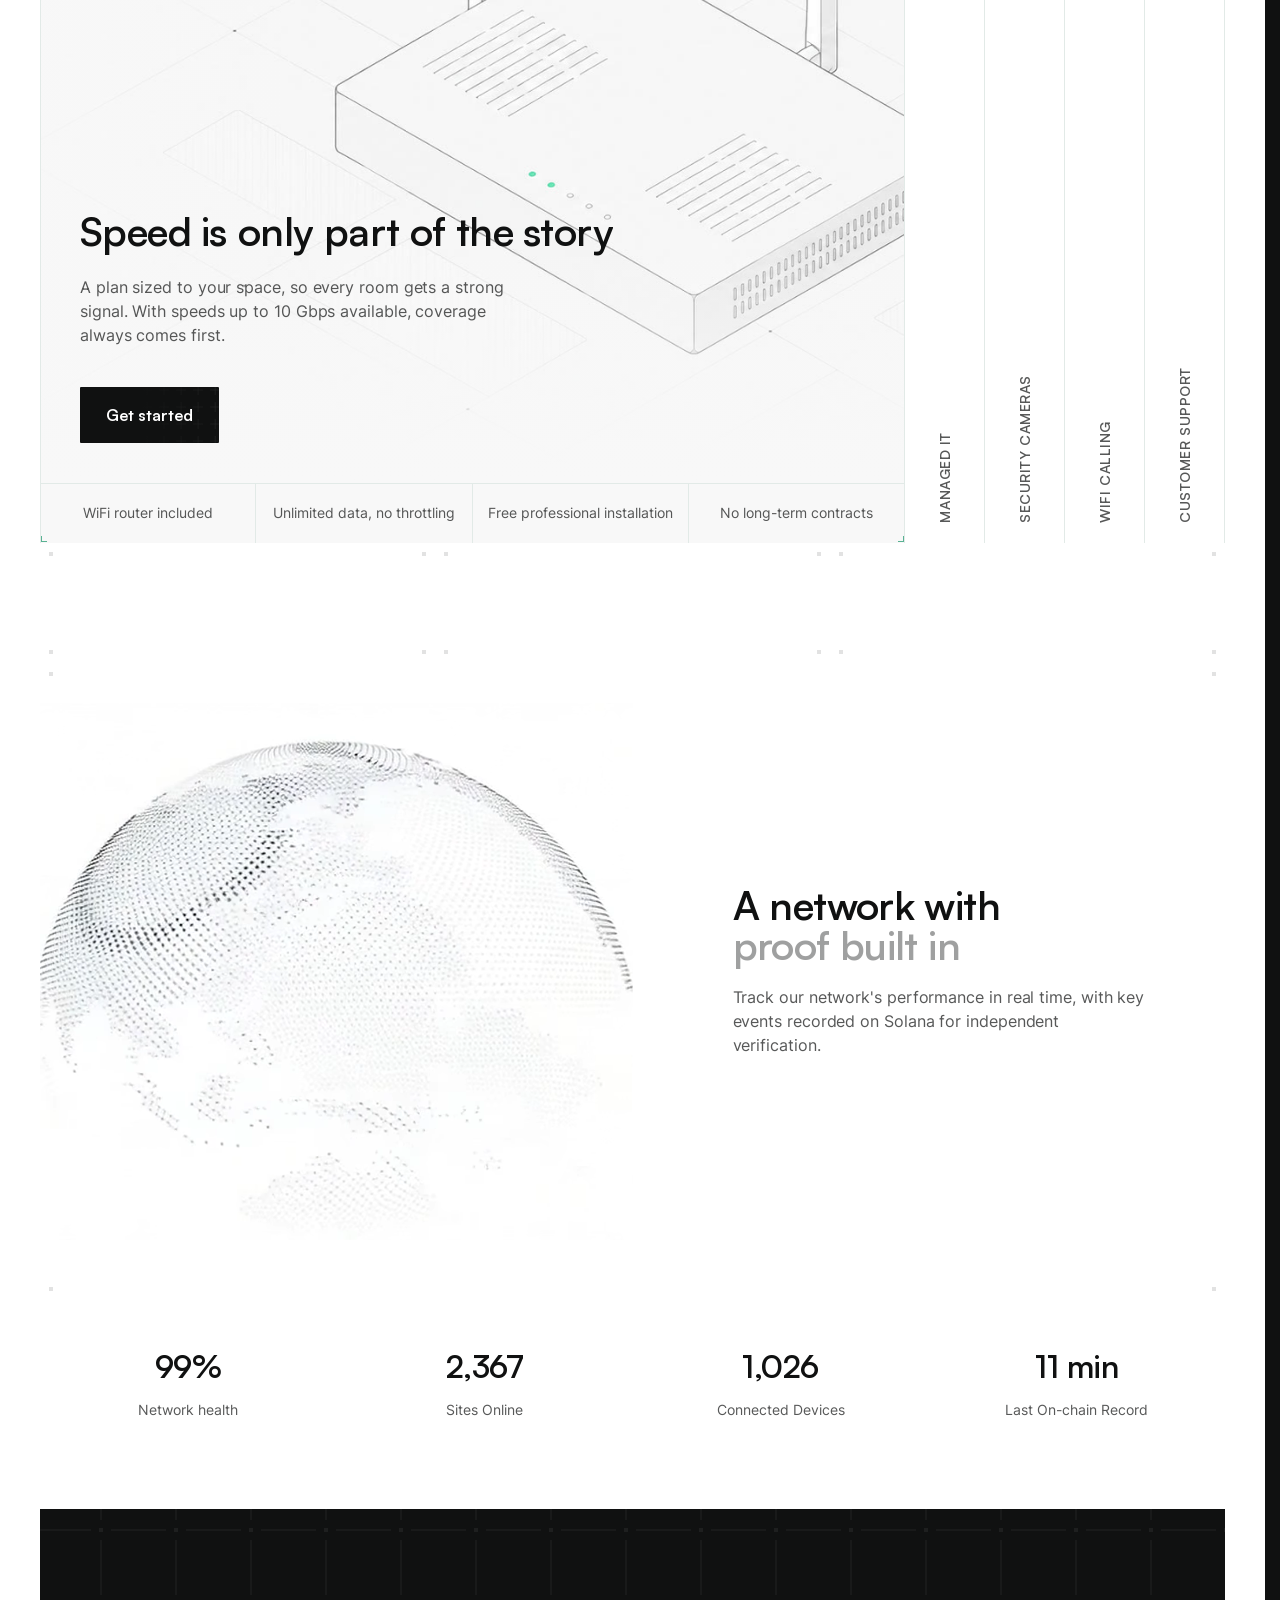
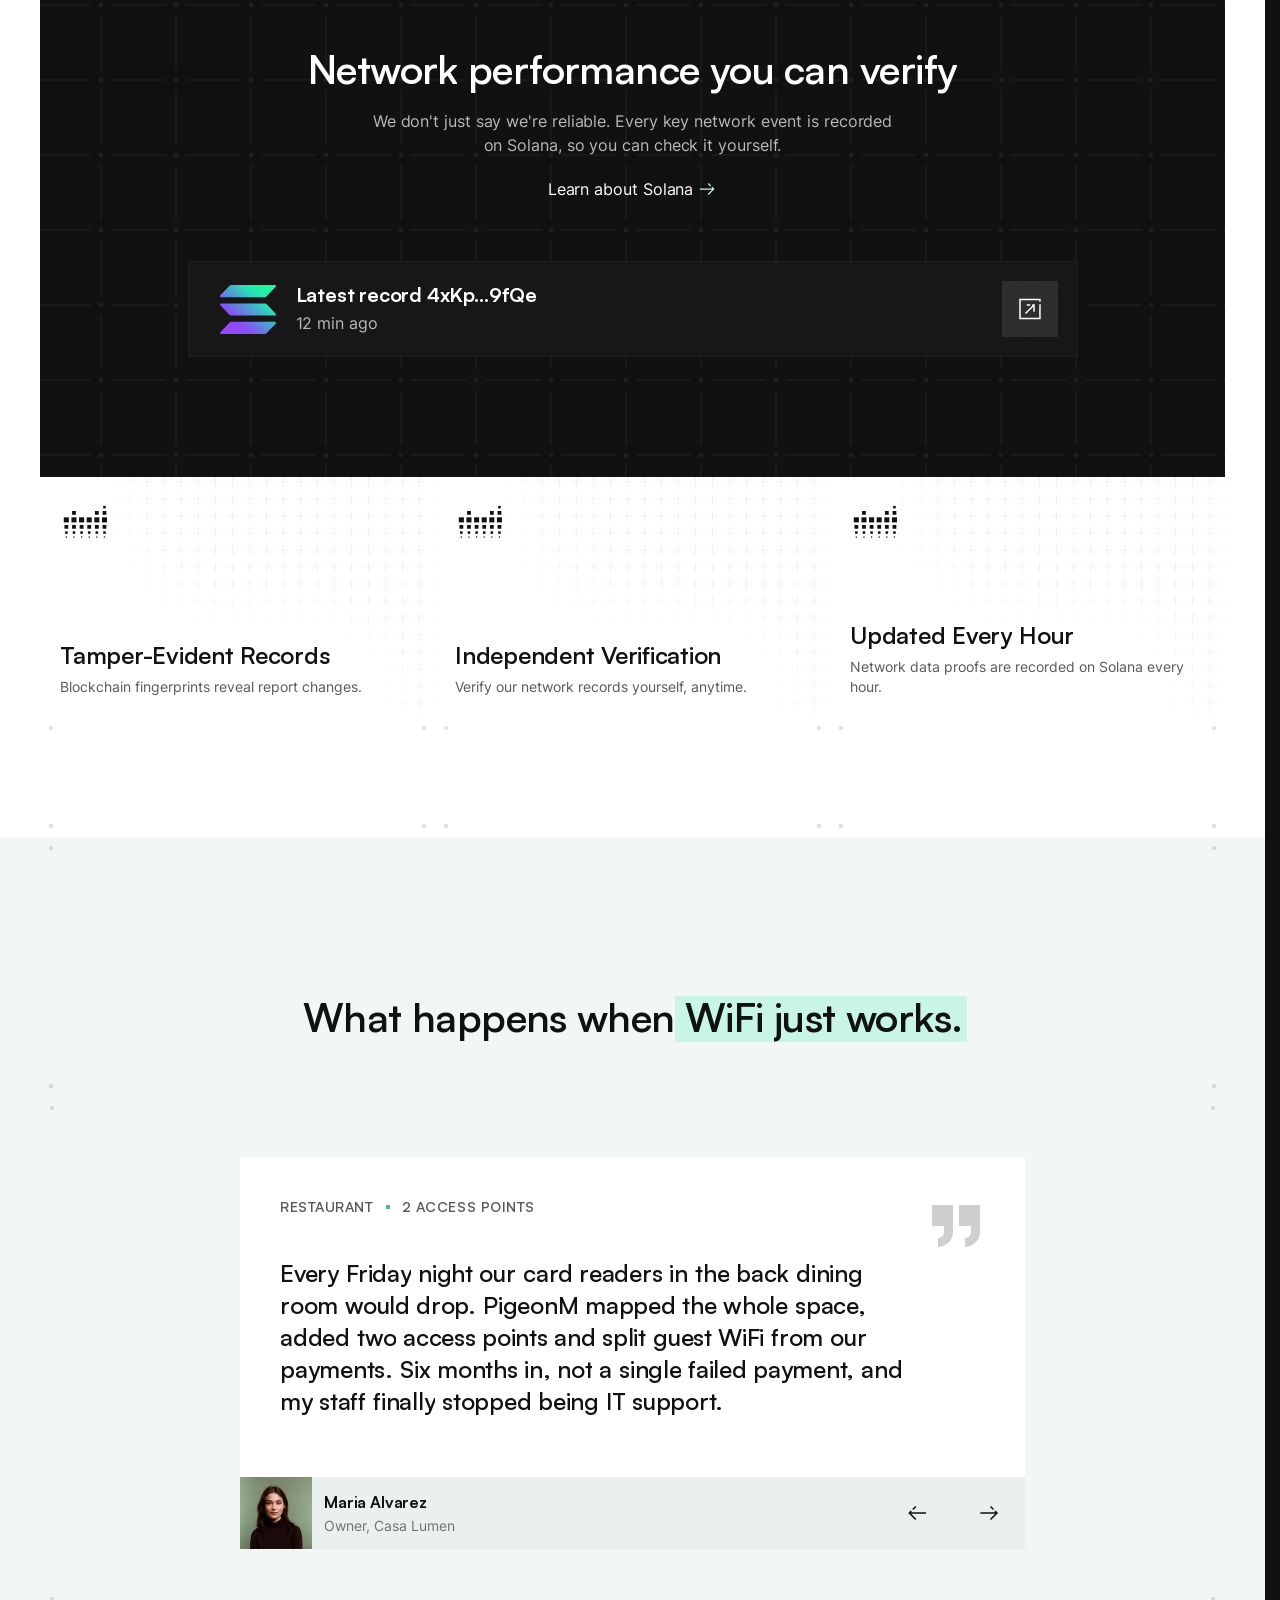
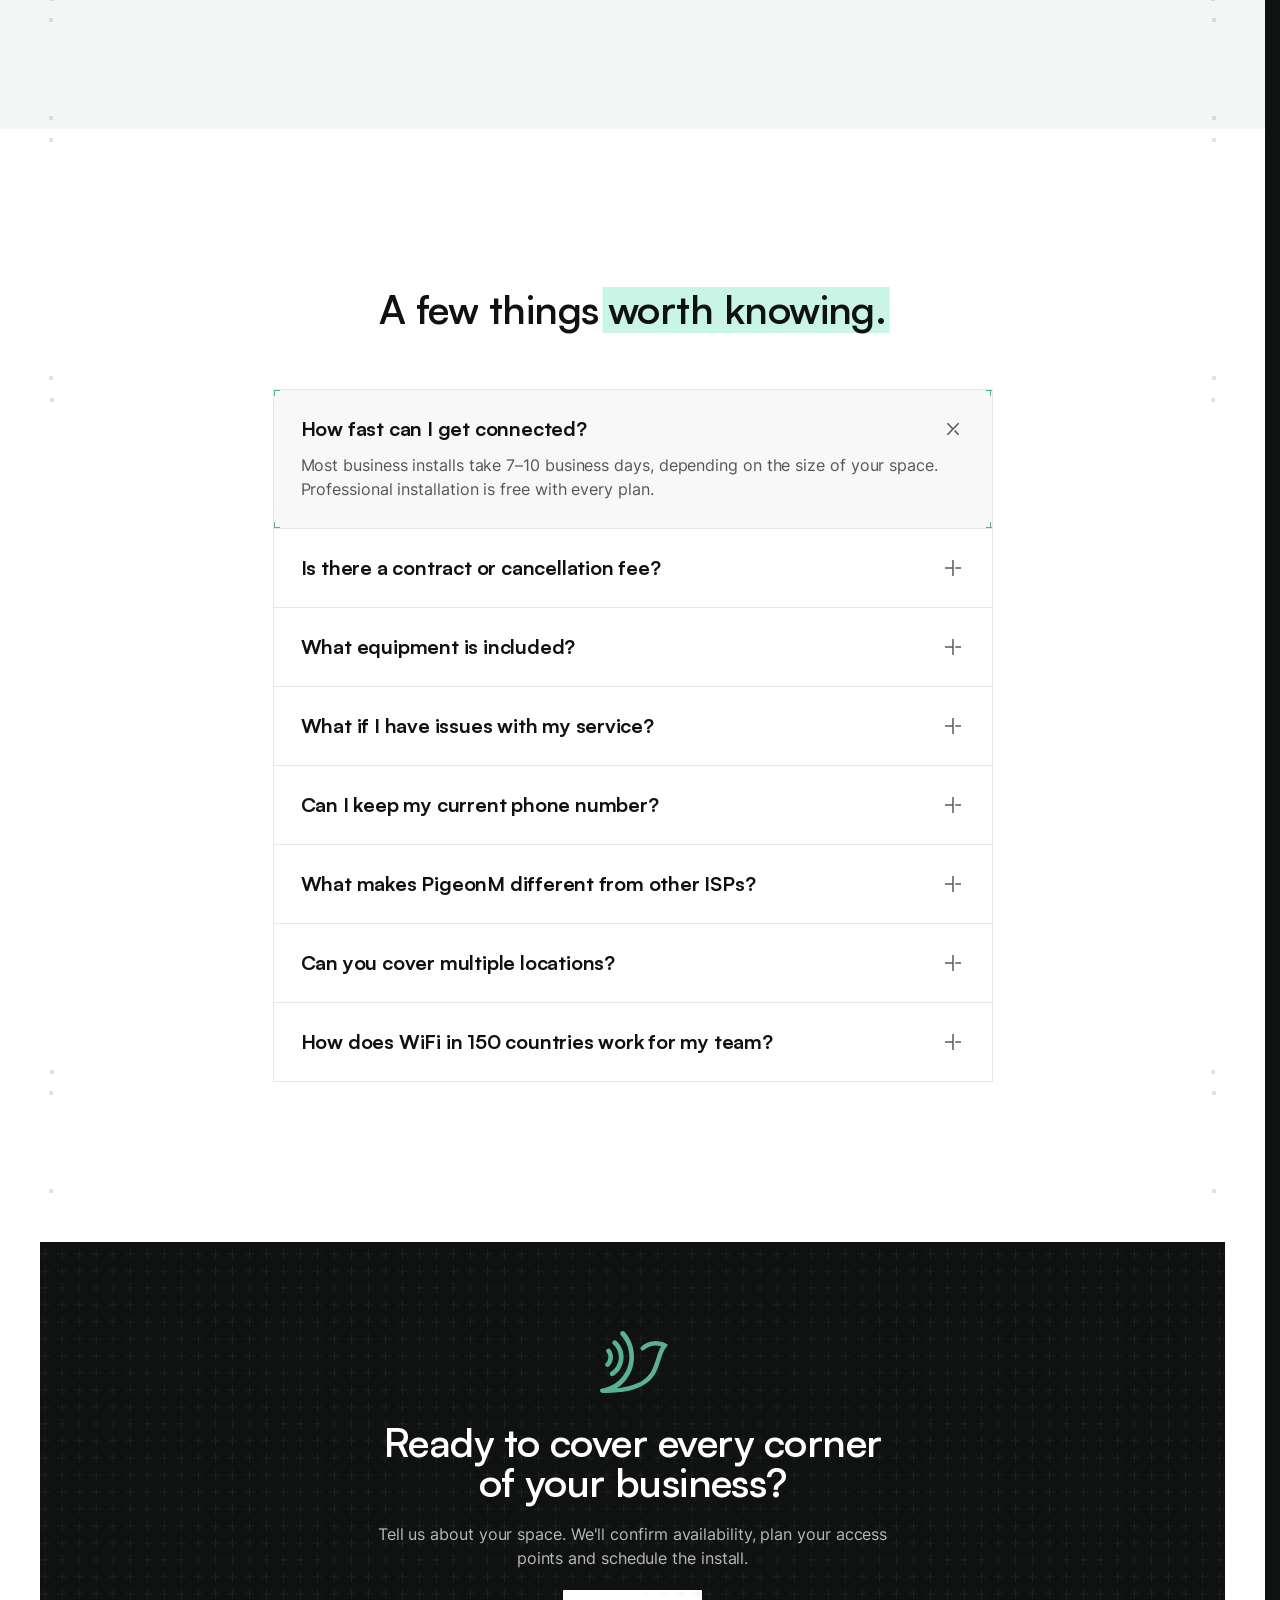
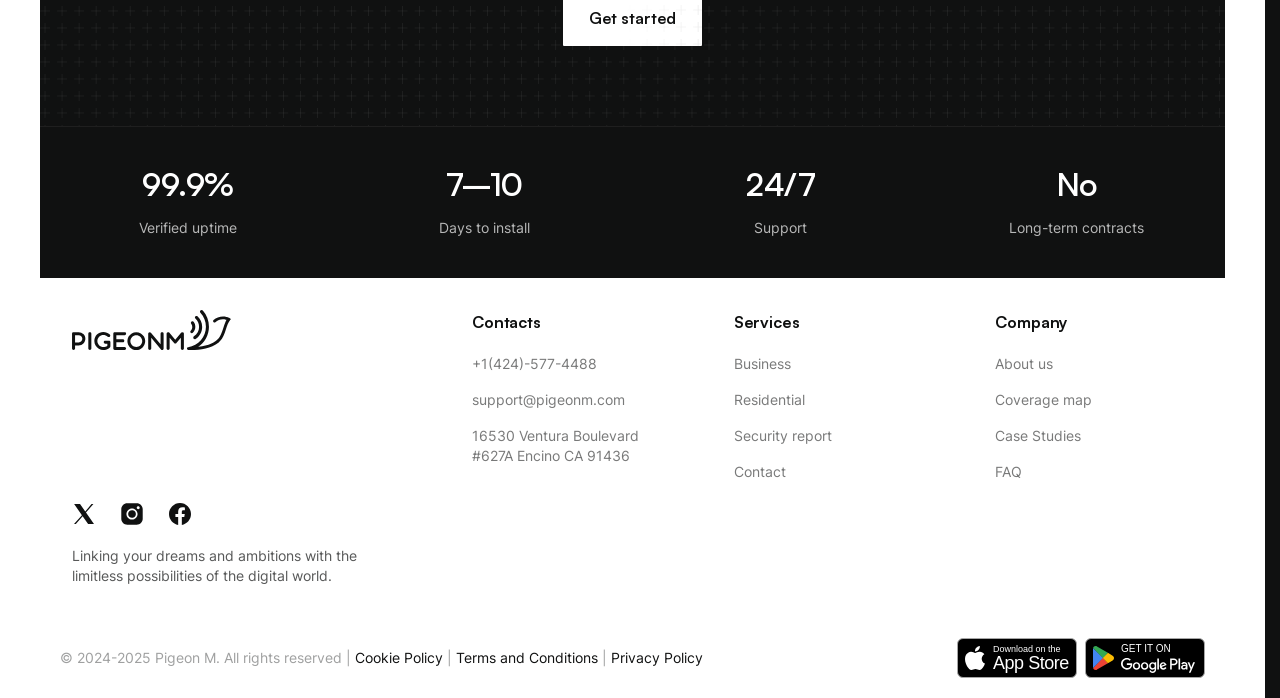
==== commit 60629965: "Page to page in Safari: the new page at its top from its first frame Safari carried the last page's " ====
--- a/business.html
+++ b/business.html
@@ -17,12 +17,19 @@
       if (nav && Date.now() - nav.t < 10000 && nav.path !== location.pathname) {
         document.documentElement.classList.add('is-nav');
         if ('PageRevealEvent' in window) document.documentElement.classList.add('is-vt');
+        // at its top from the very first frame, before the browser takes it for the sweep:
+        // Safari carries the last page's scroll over to this one
+        const top = () => { if (!location.hash) window.scrollTo(0, 0); };
+        top();
+        addEventListener('pagereveal', top);
+        addEventListener('DOMContentLoaded', top);
+        addEventListener('load', top);
       }
     } catch (e) {}
   </script>
   <!-- the loader's dark page from the very first paint -->
   <style>html, body { margin: 0; background: #101111; }</style>
-  <script src="js/hero.js?v=3ae0644d" defer></script>
+  <script src="js/hero.js?v=d8c87324" defer></script>
   <script src="js/sections.js?v=b0cf4c87" defer></script>
   <script src="js/connectivity.js?v=be5ec147" defer></script>
   <script src="js/dither.js?v=cad372d1" defer></script>
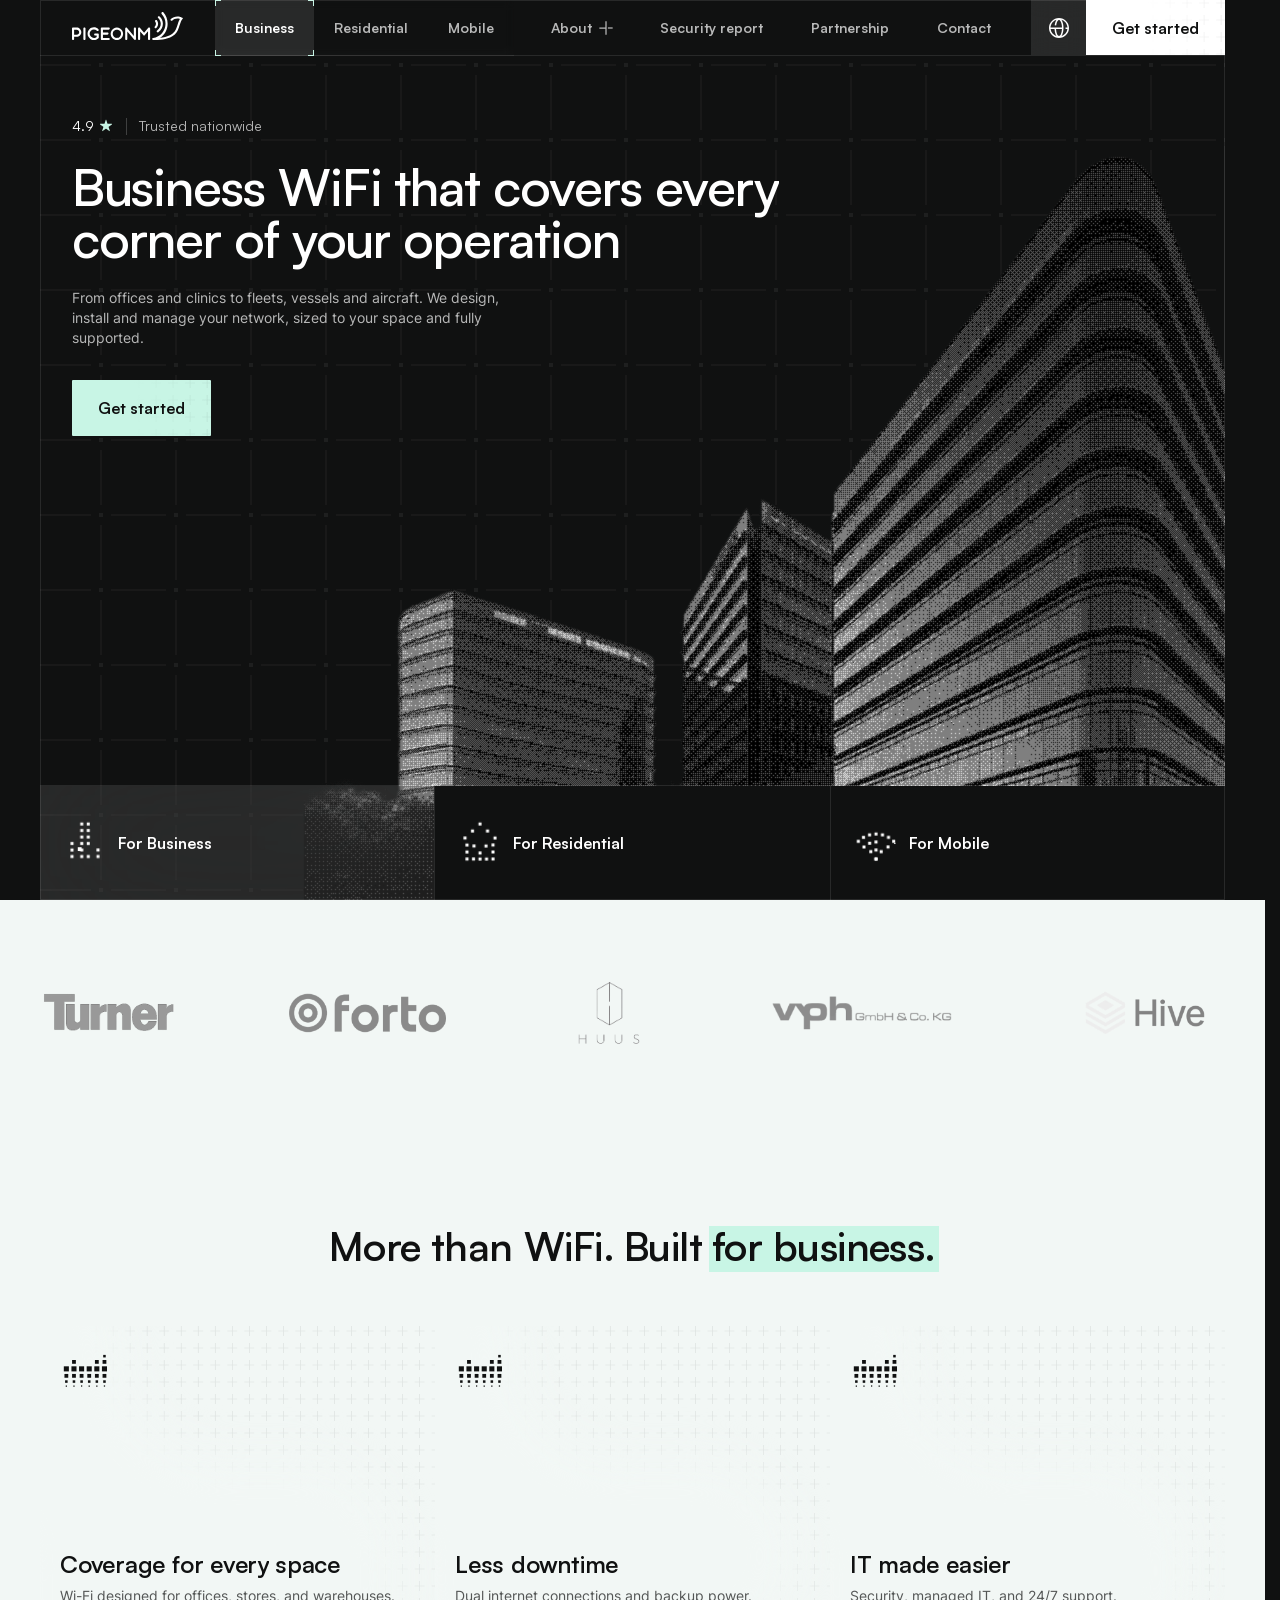
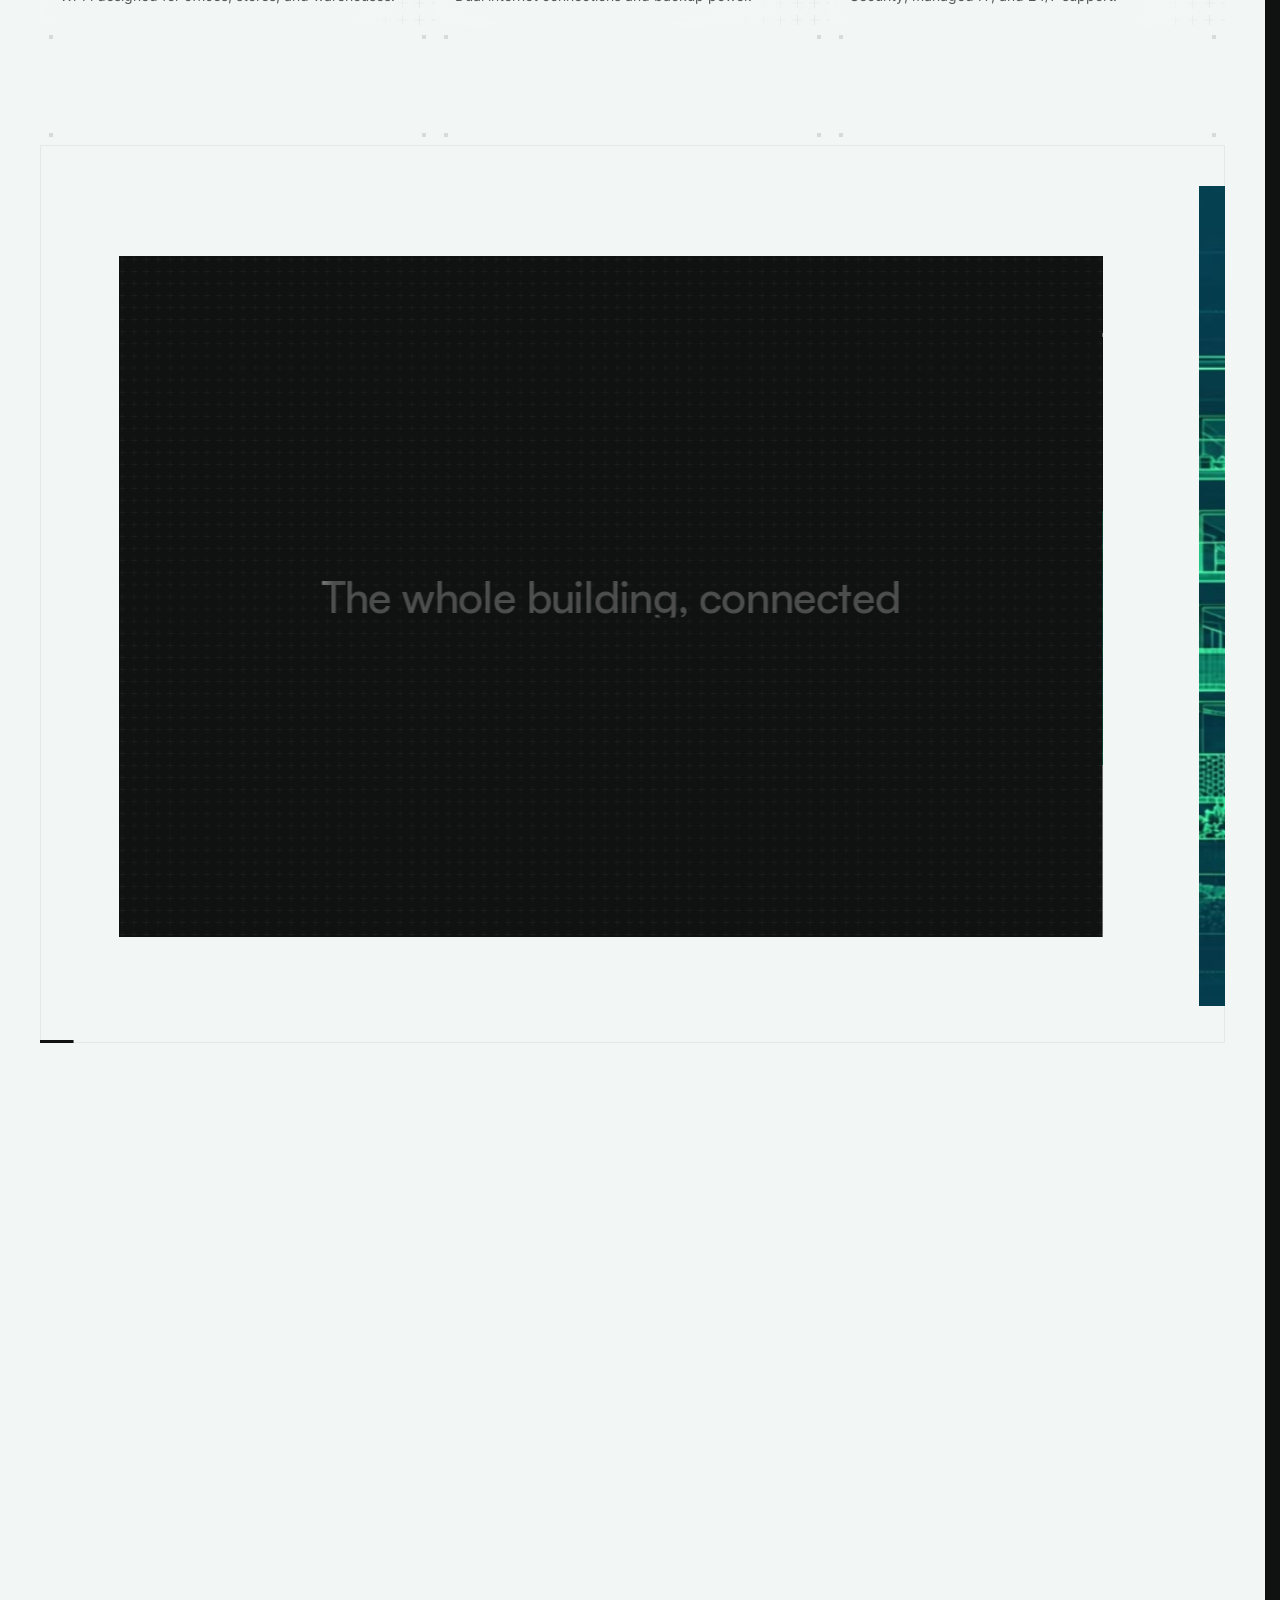
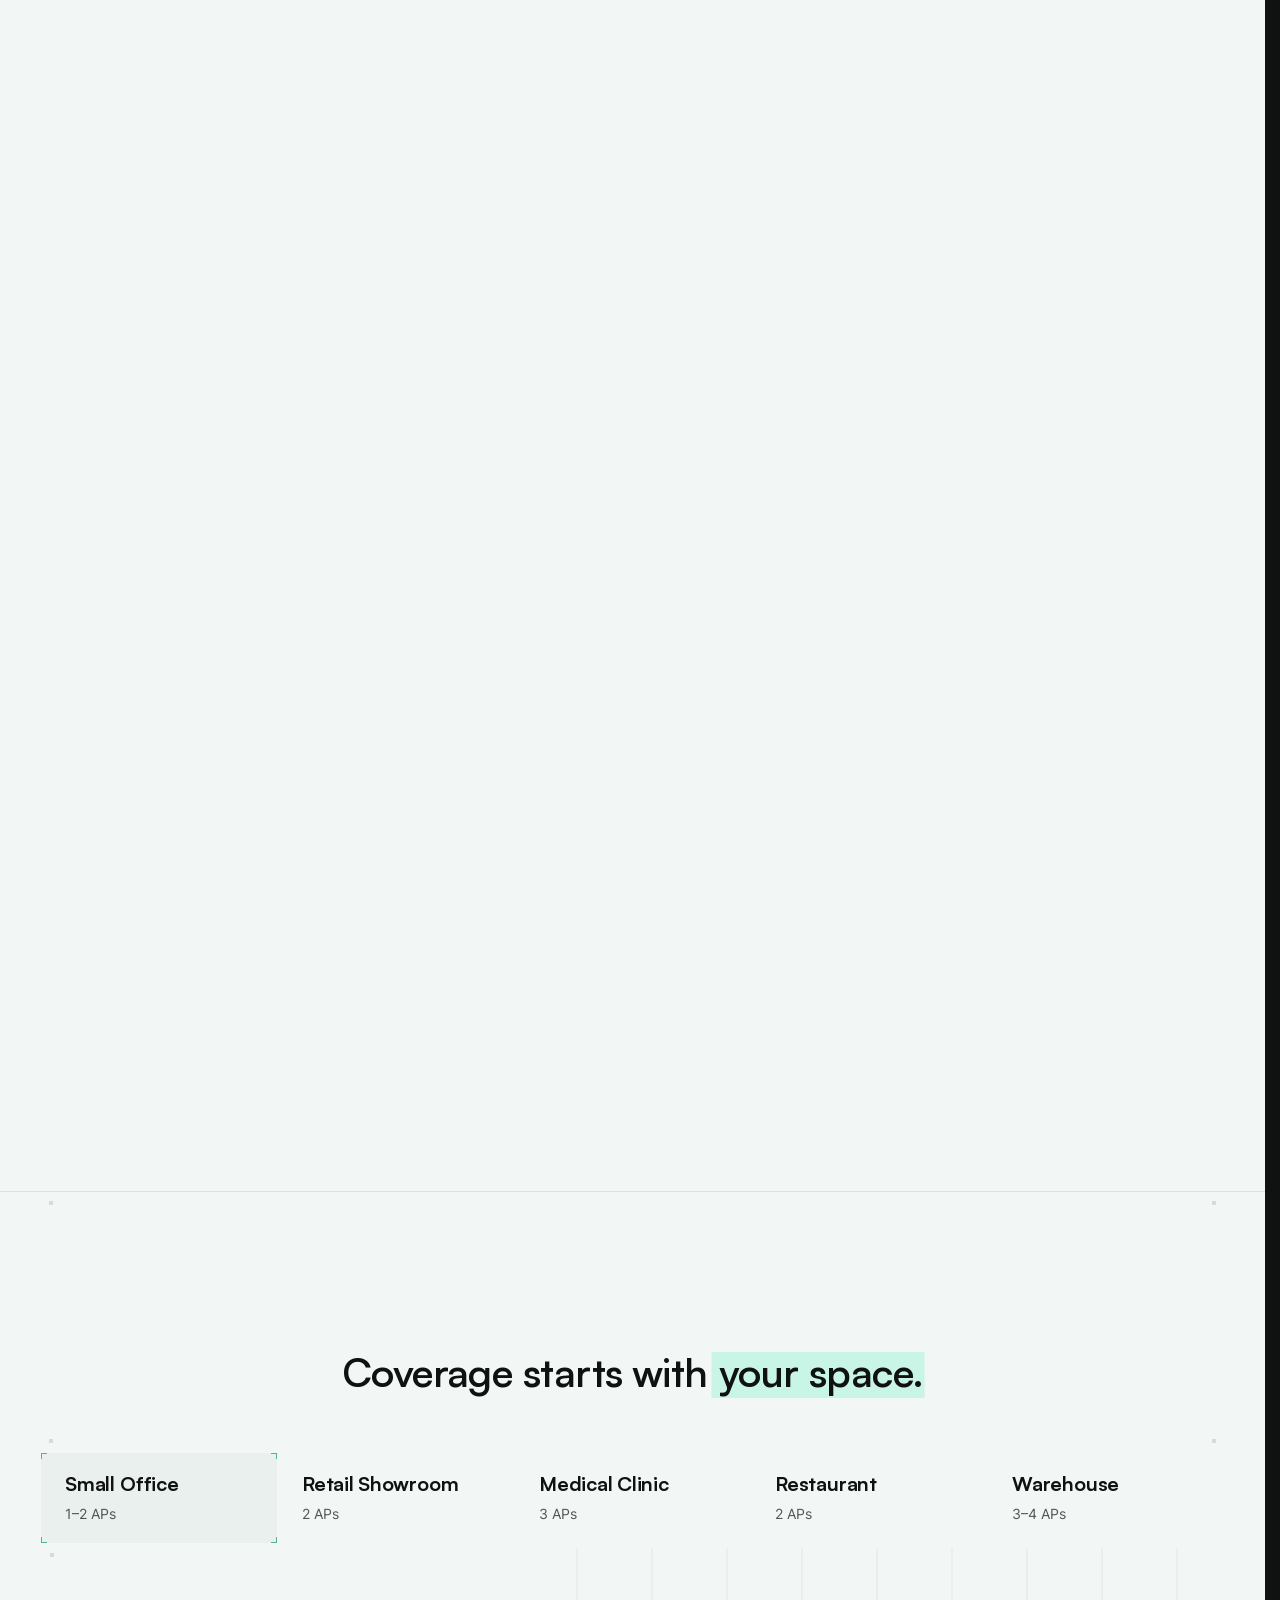
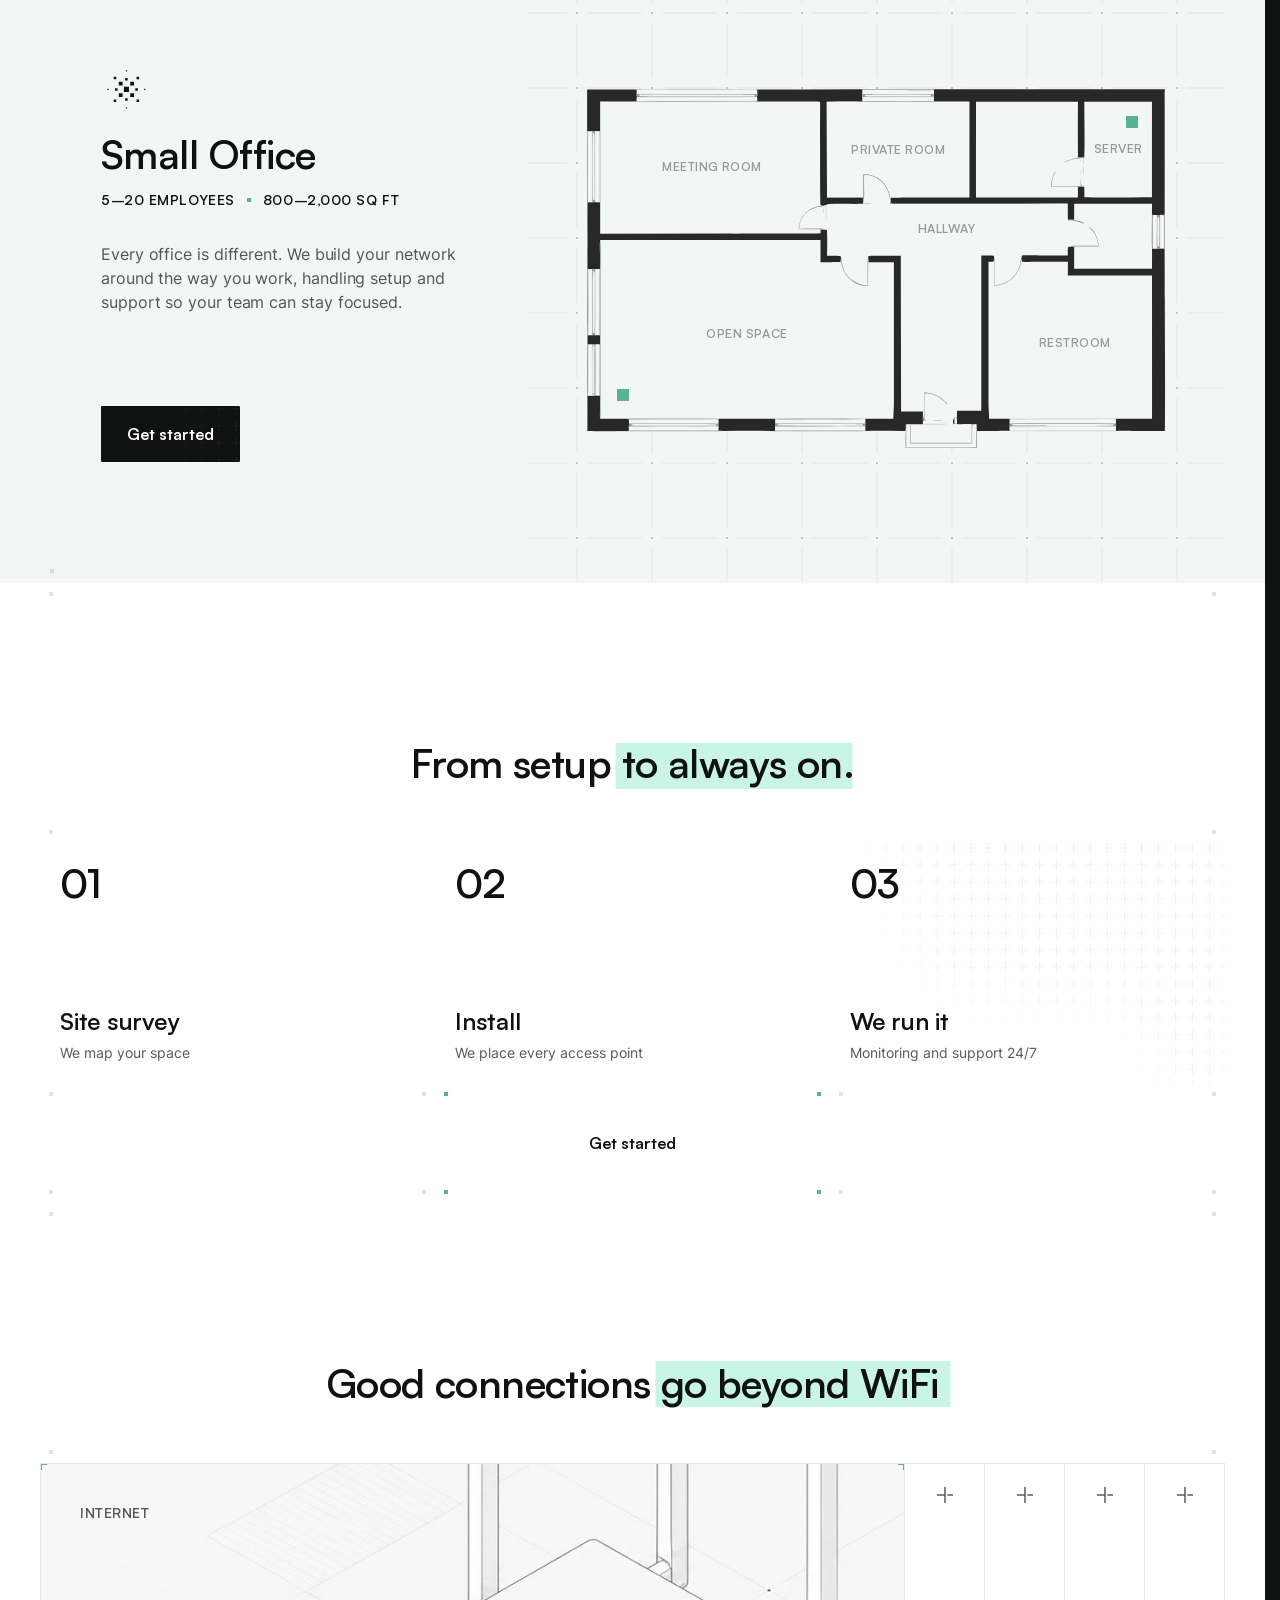
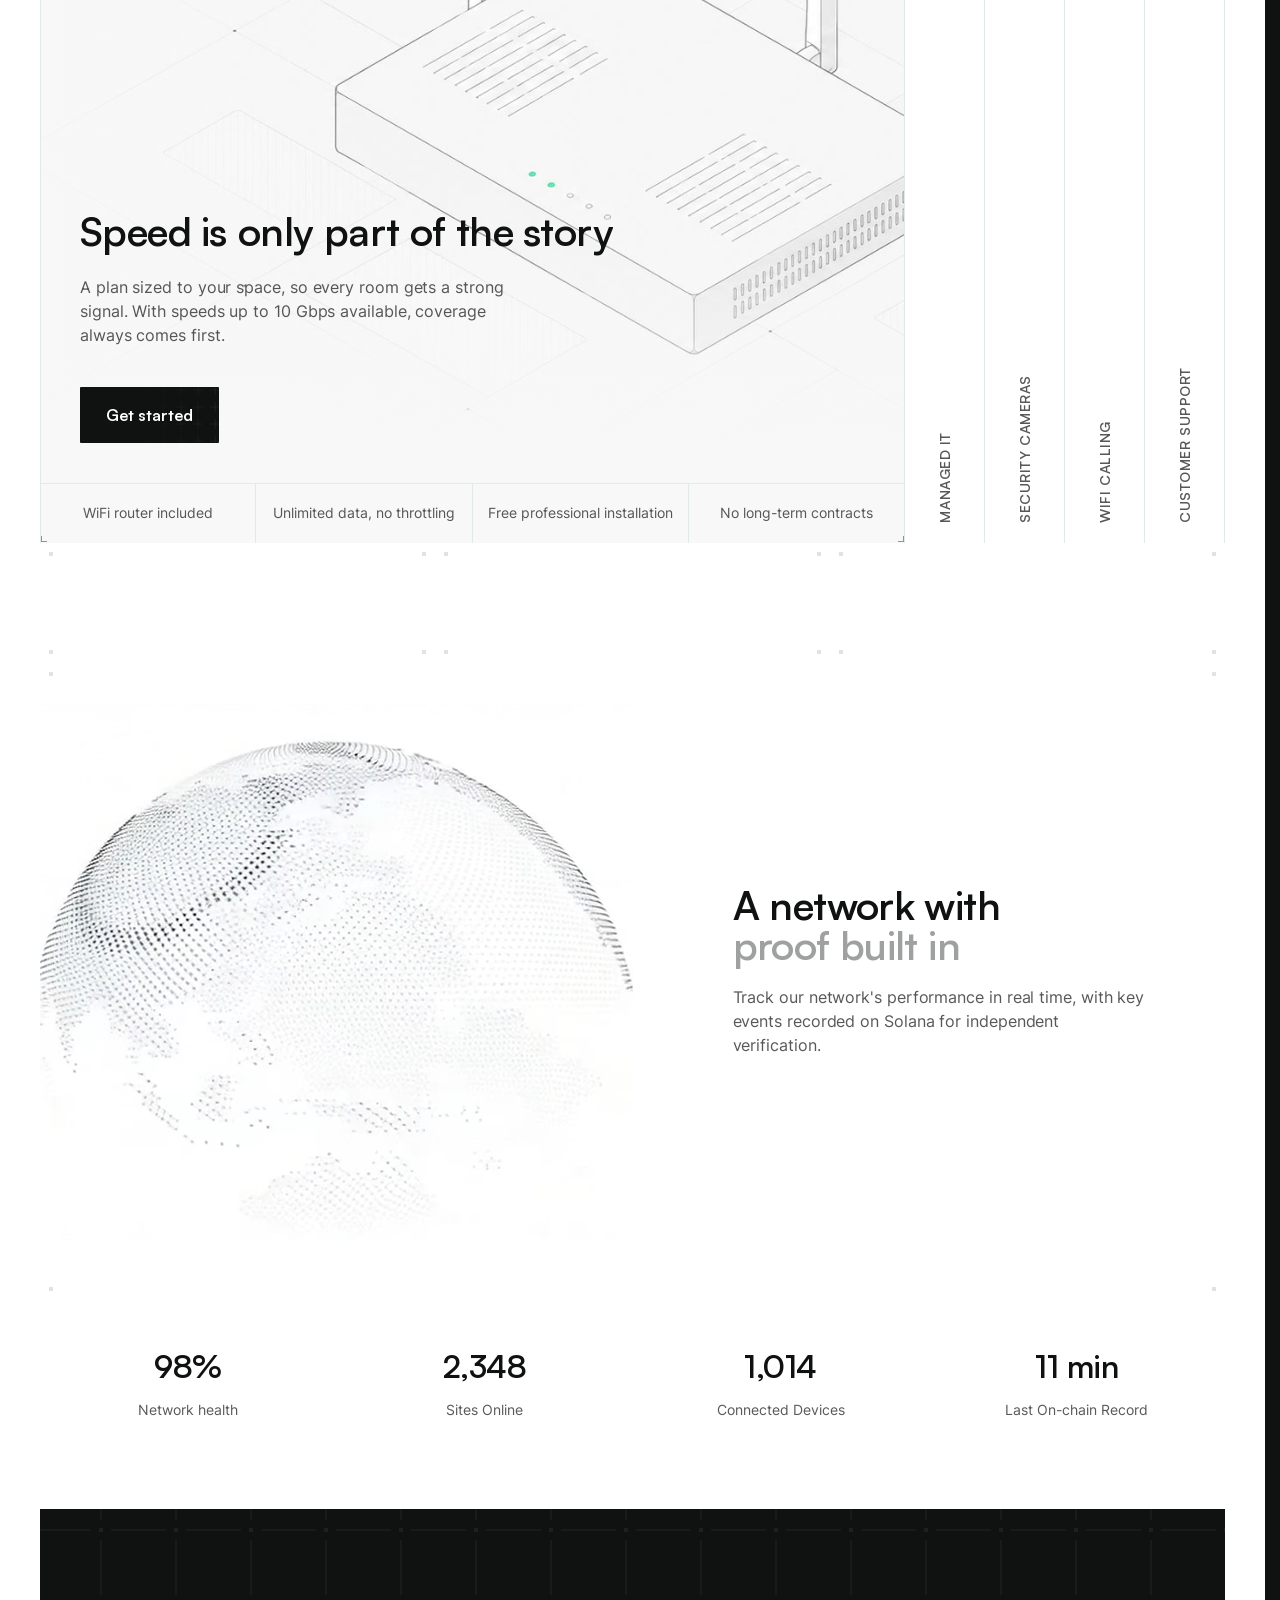
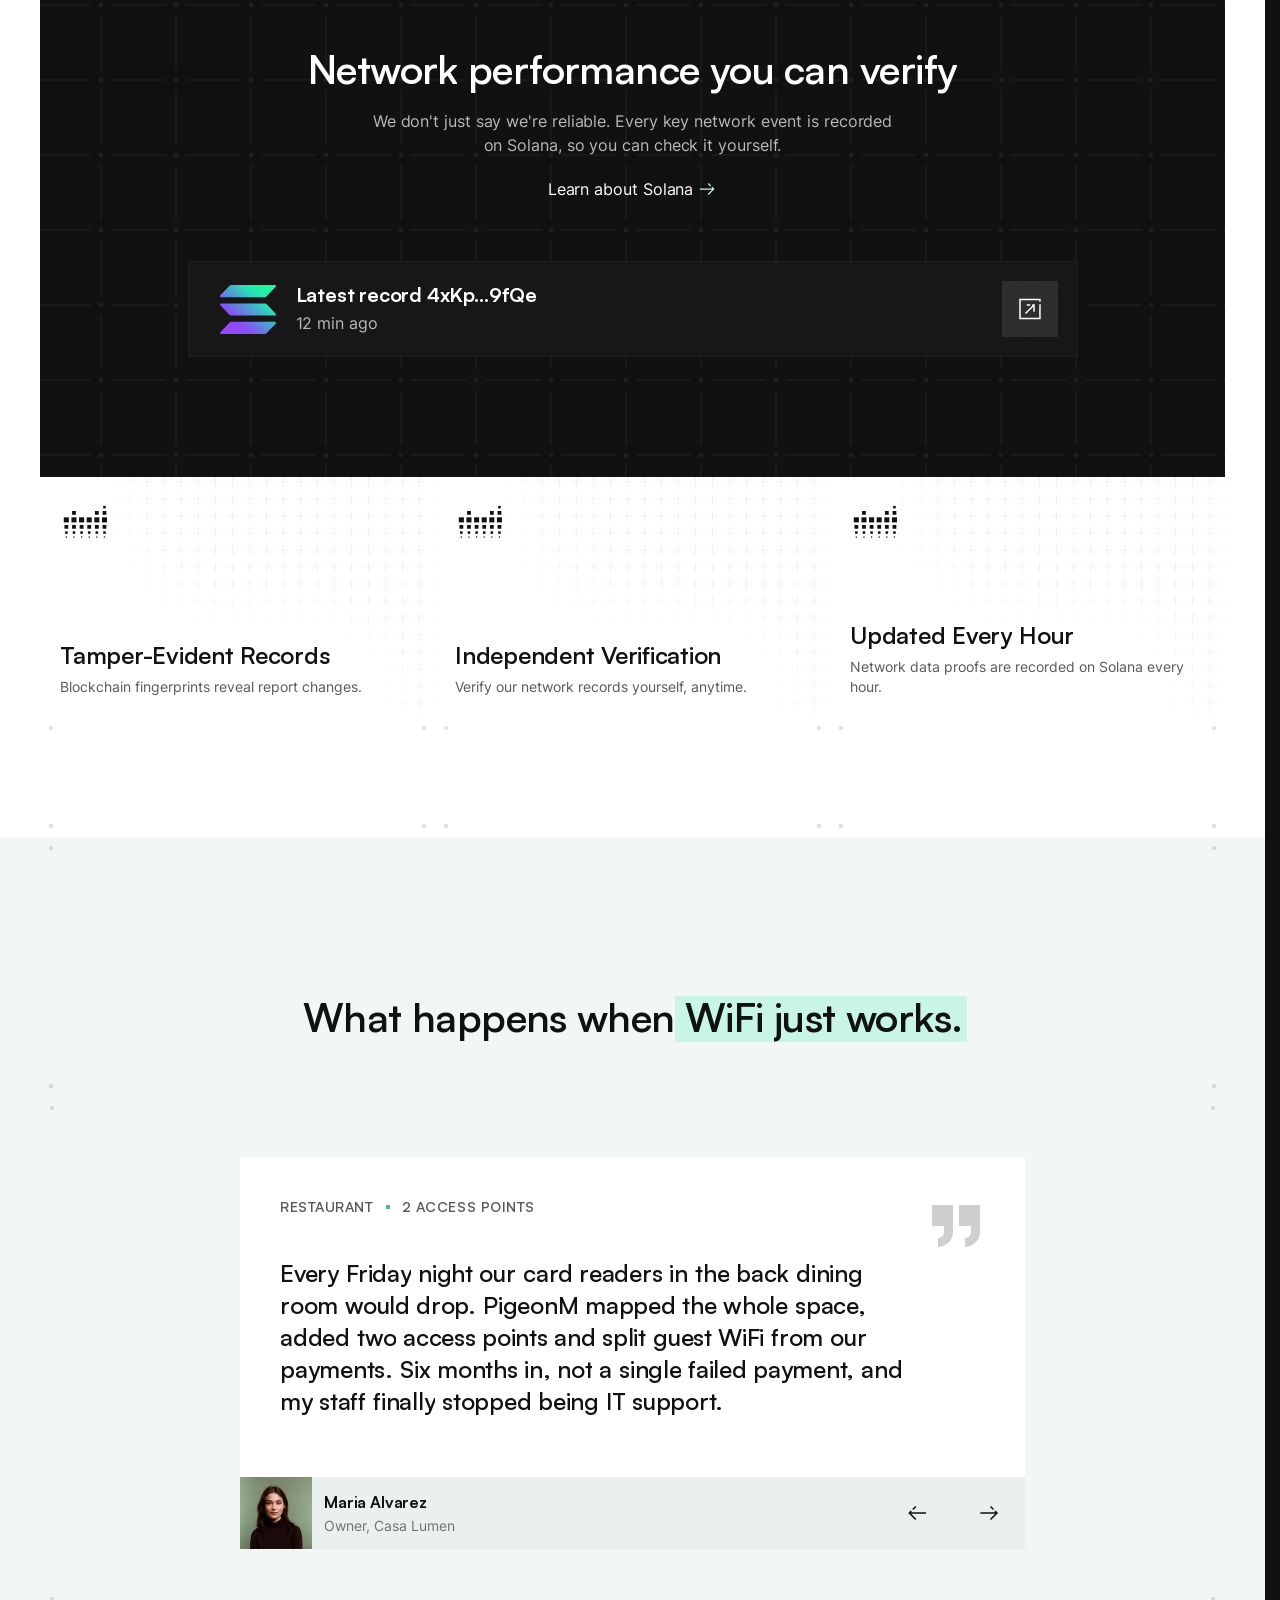
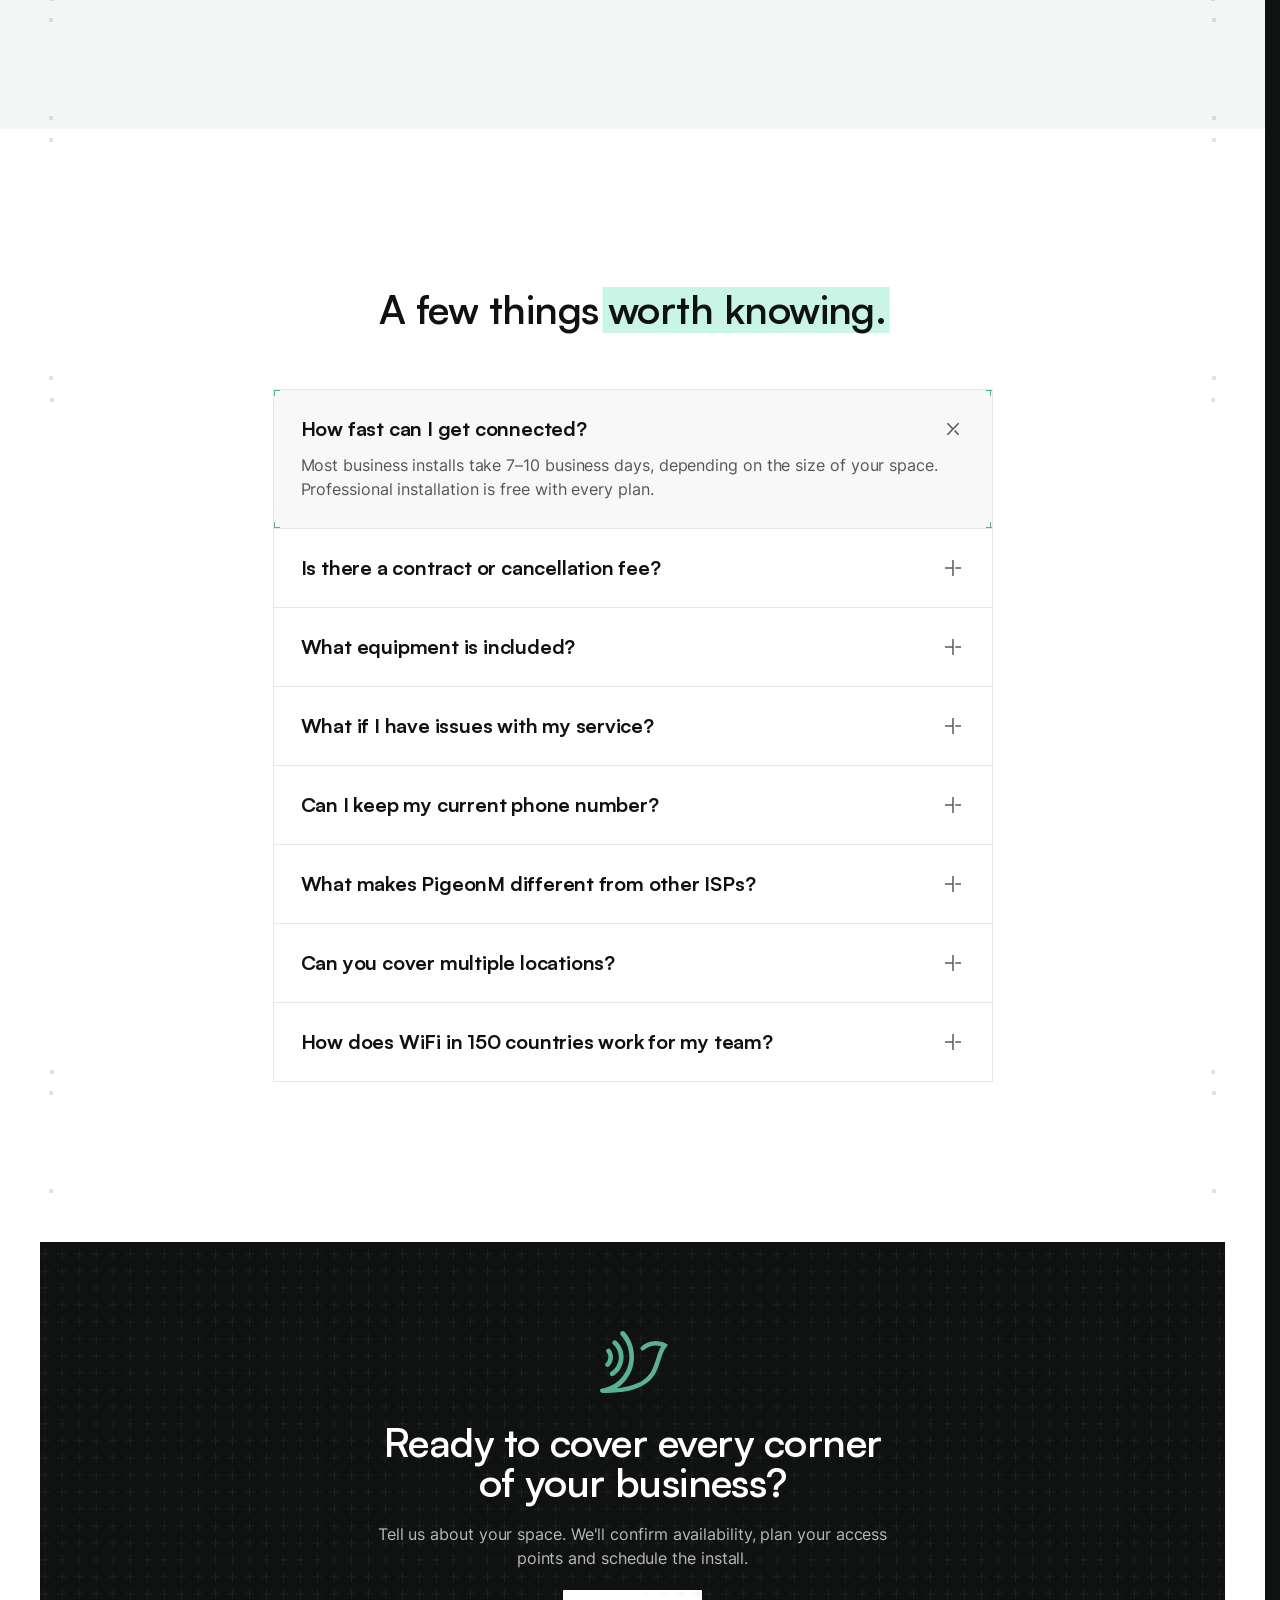
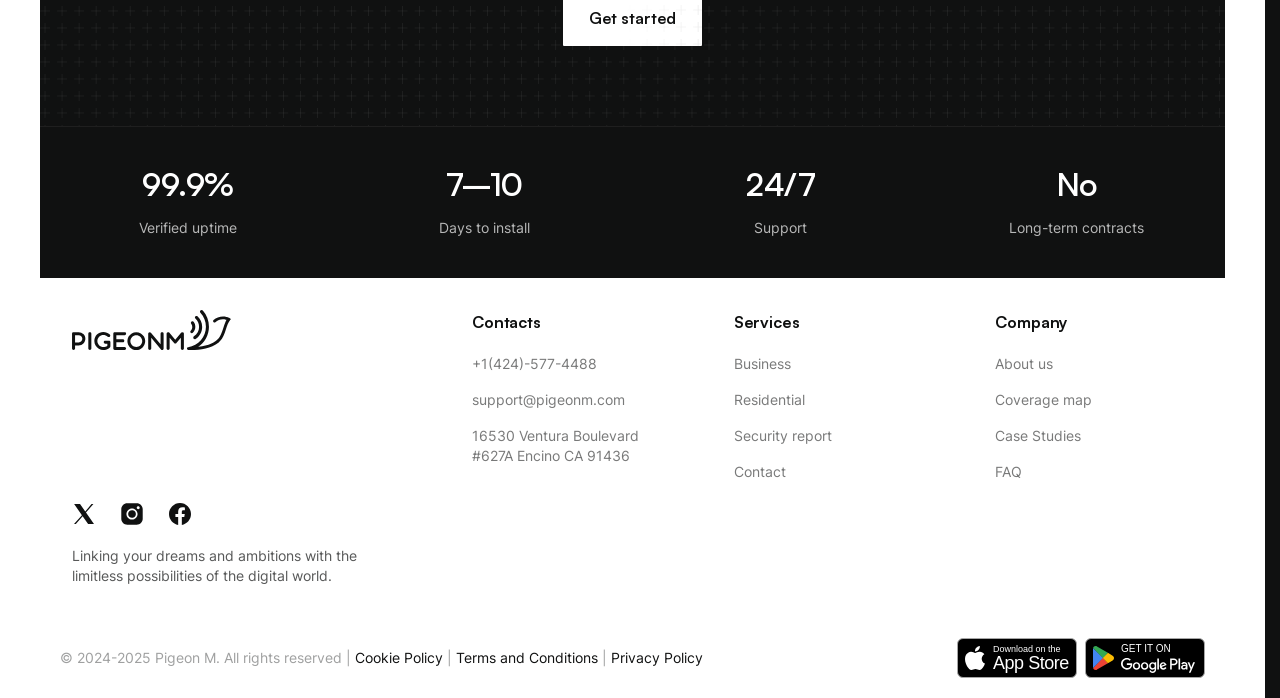
==== commit a379e11b: "After arriving from another page: sections come in on scroll, no jump to the top Safari may not repo" ====
--- a/business.html
+++ b/business.html
@@ -23,16 +23,15 @@
         top();
         addEventListener('pagereveal', top);
         addEventListener('DOMContentLoaded', top);
-        addEventListener('load', top);
       }
     } catch (e) {}
   </script>
   <!-- the loader's dark page from the very first paint -->
   <style>html, body { margin: 0; background: #101111; }</style>
   <script src="js/hero.js?v=d8c87324" defer></script>
-  <script src="js/sections.js?v=b0cf4c87" defer></script>
+  <script src="js/sections.js?v=bc07246f" defer></script>
   <script src="js/connectivity.js?v=be5ec147" defer></script>
-  <script src="js/dither.js?v=cad372d1" defer></script>
+  <script src="js/dither.js?v=79d2ff6c" defer></script>
   <script src="js/plans.js?v=c41b9e18" defer></script>
   <script src="js/services.js?v=b4c0971b" defer></script>
   <script src="js/testimonials.js?v=256f5515" defer></script>
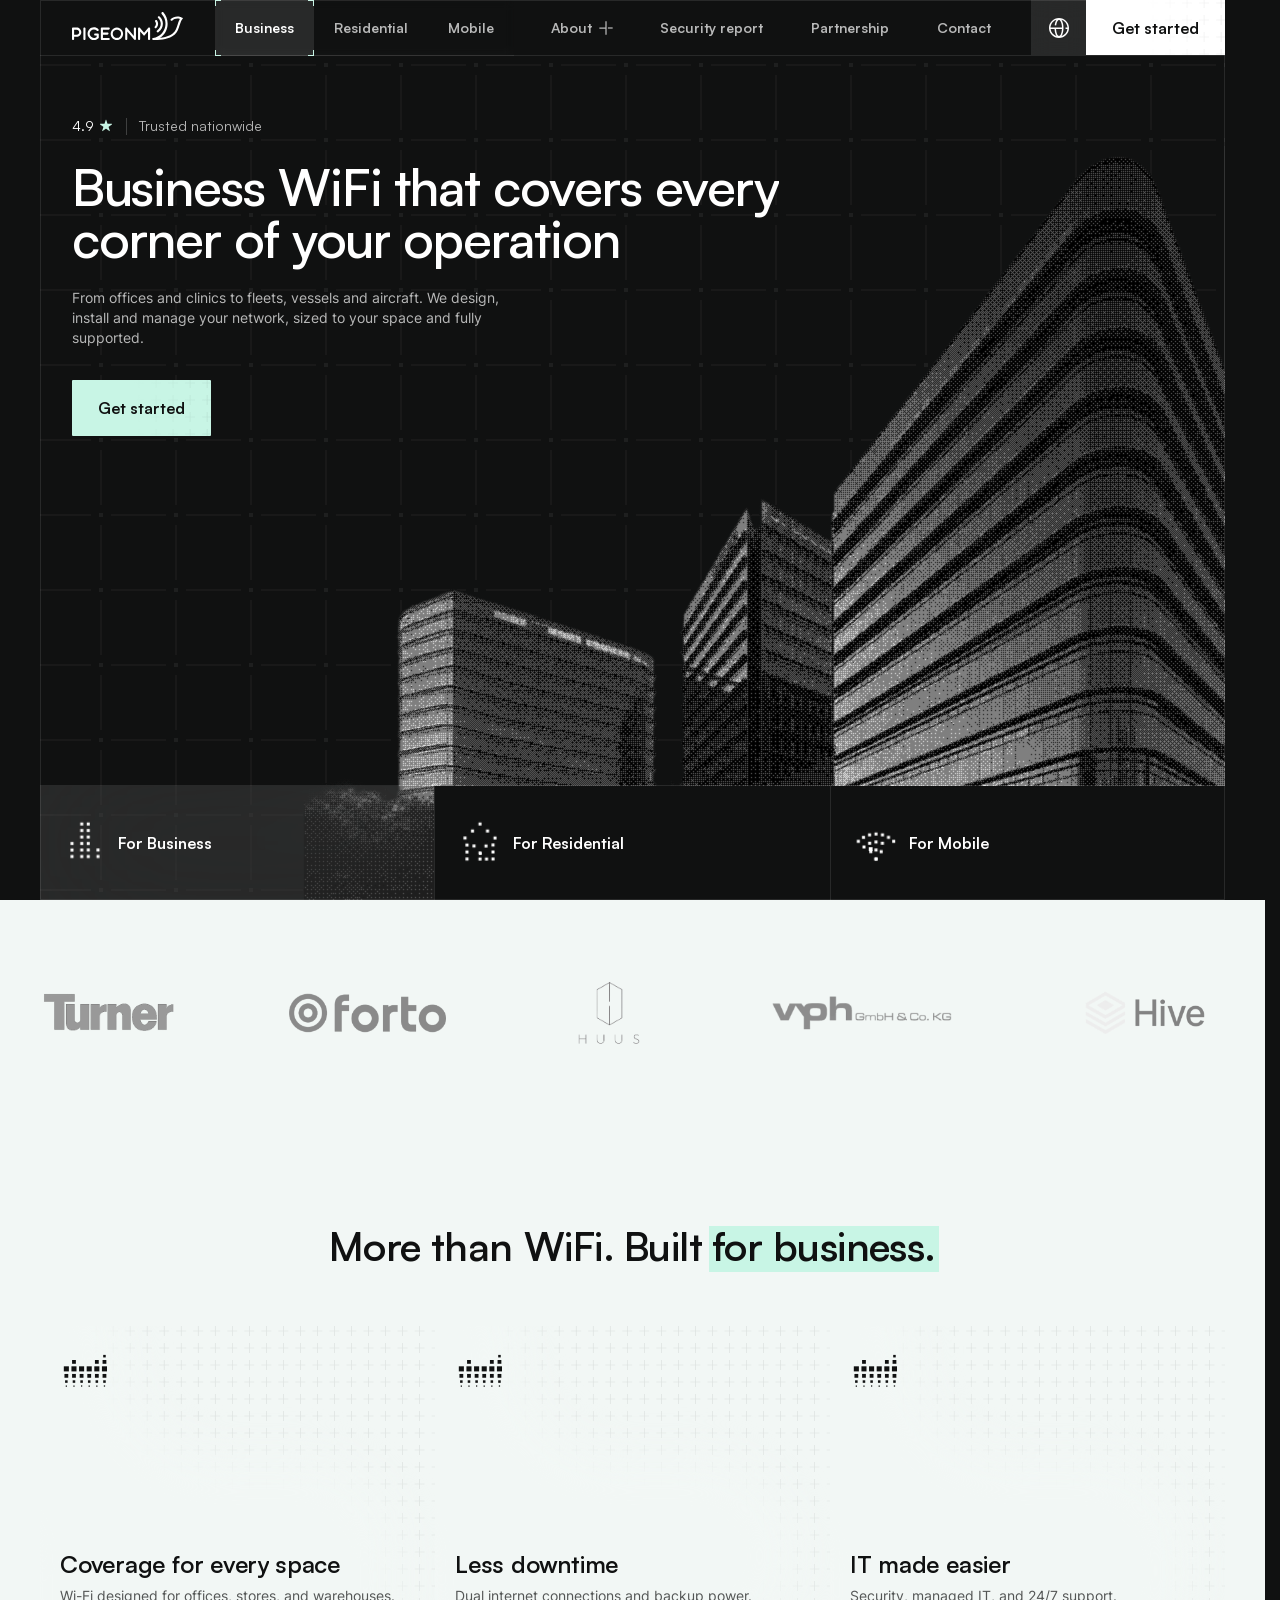
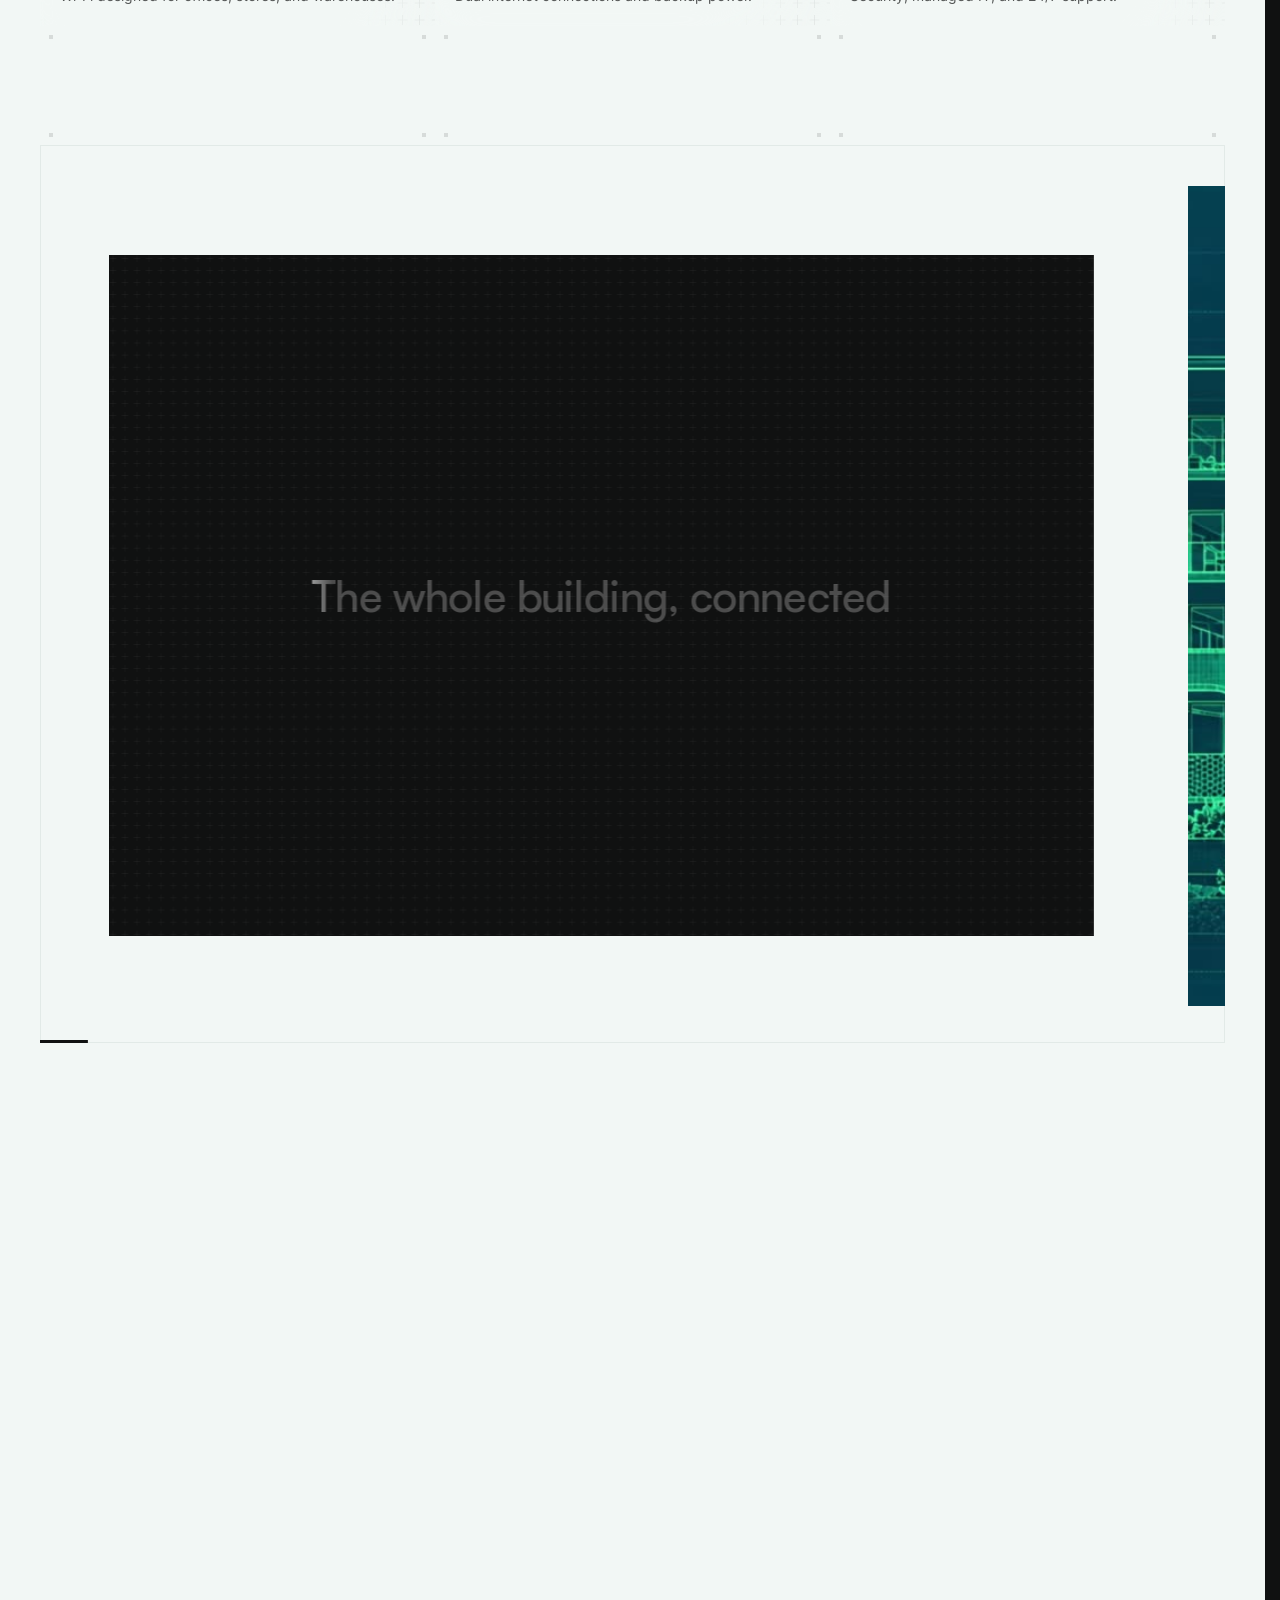
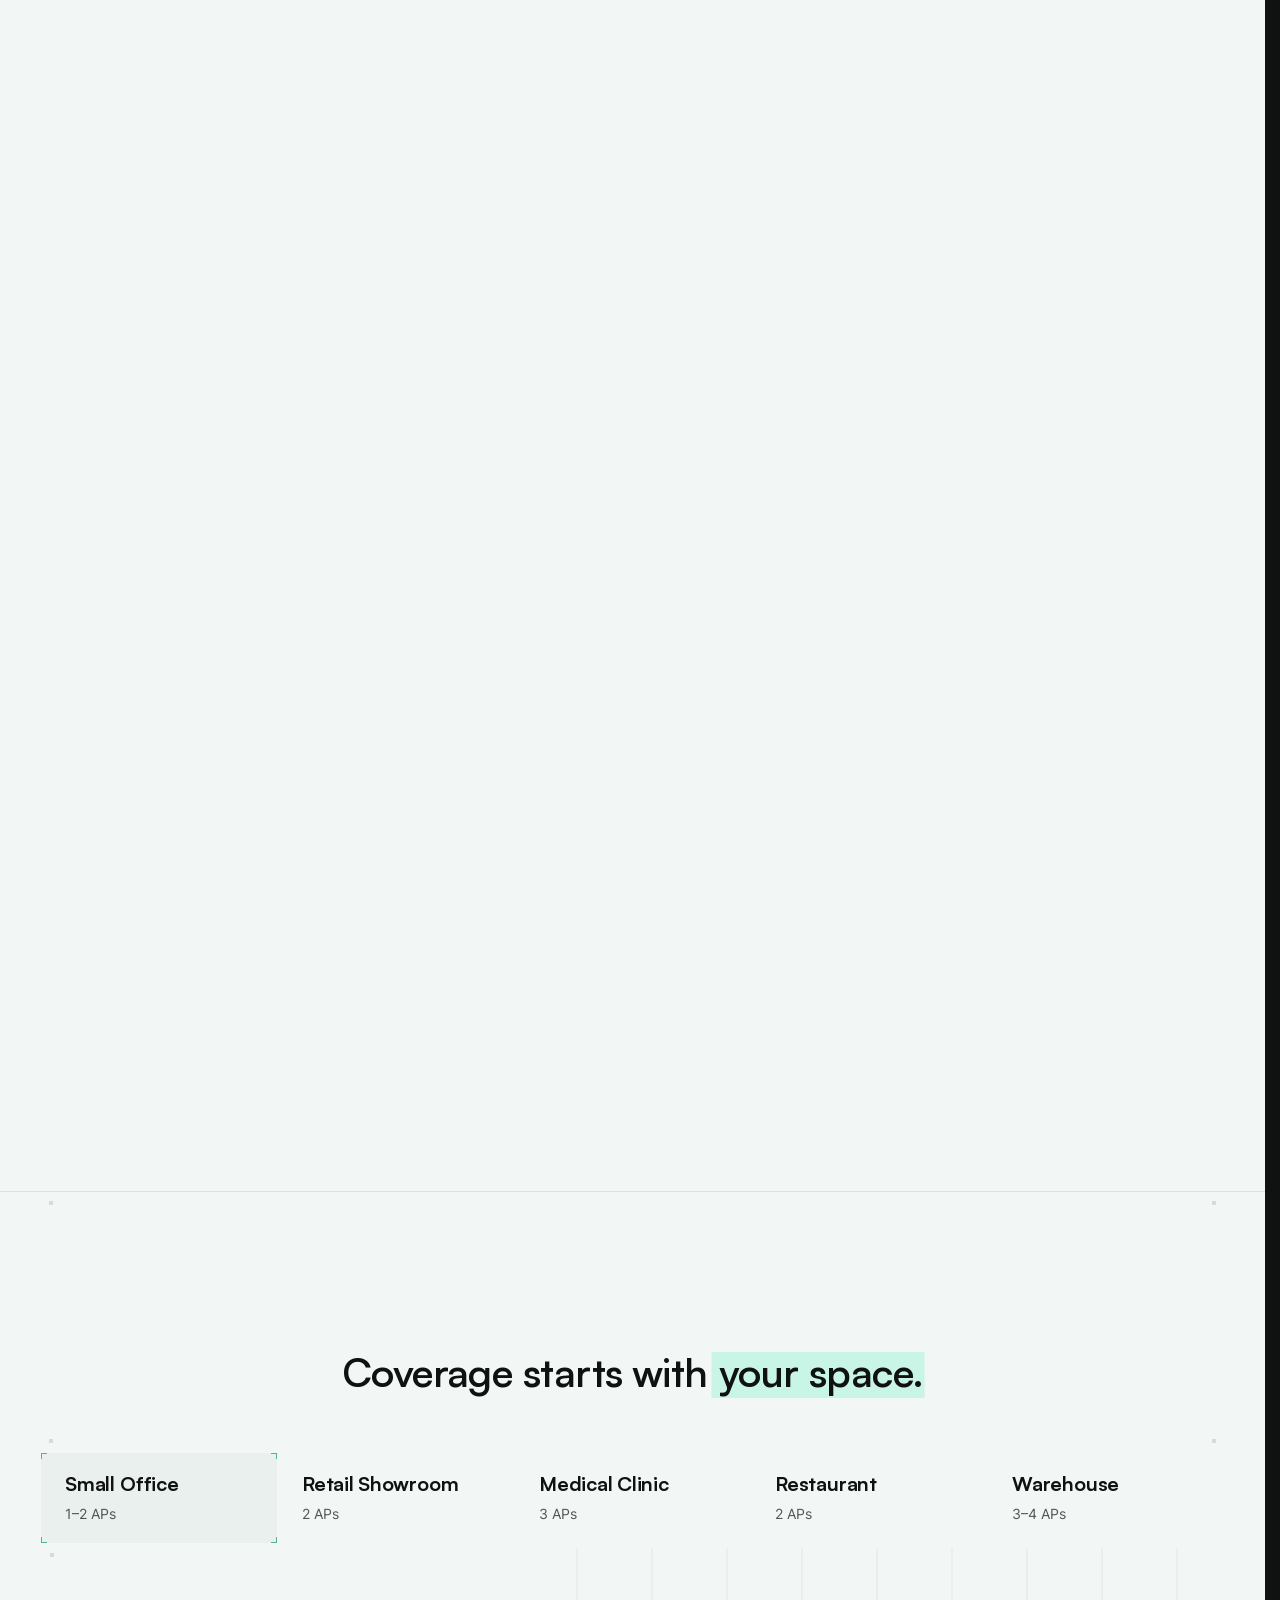
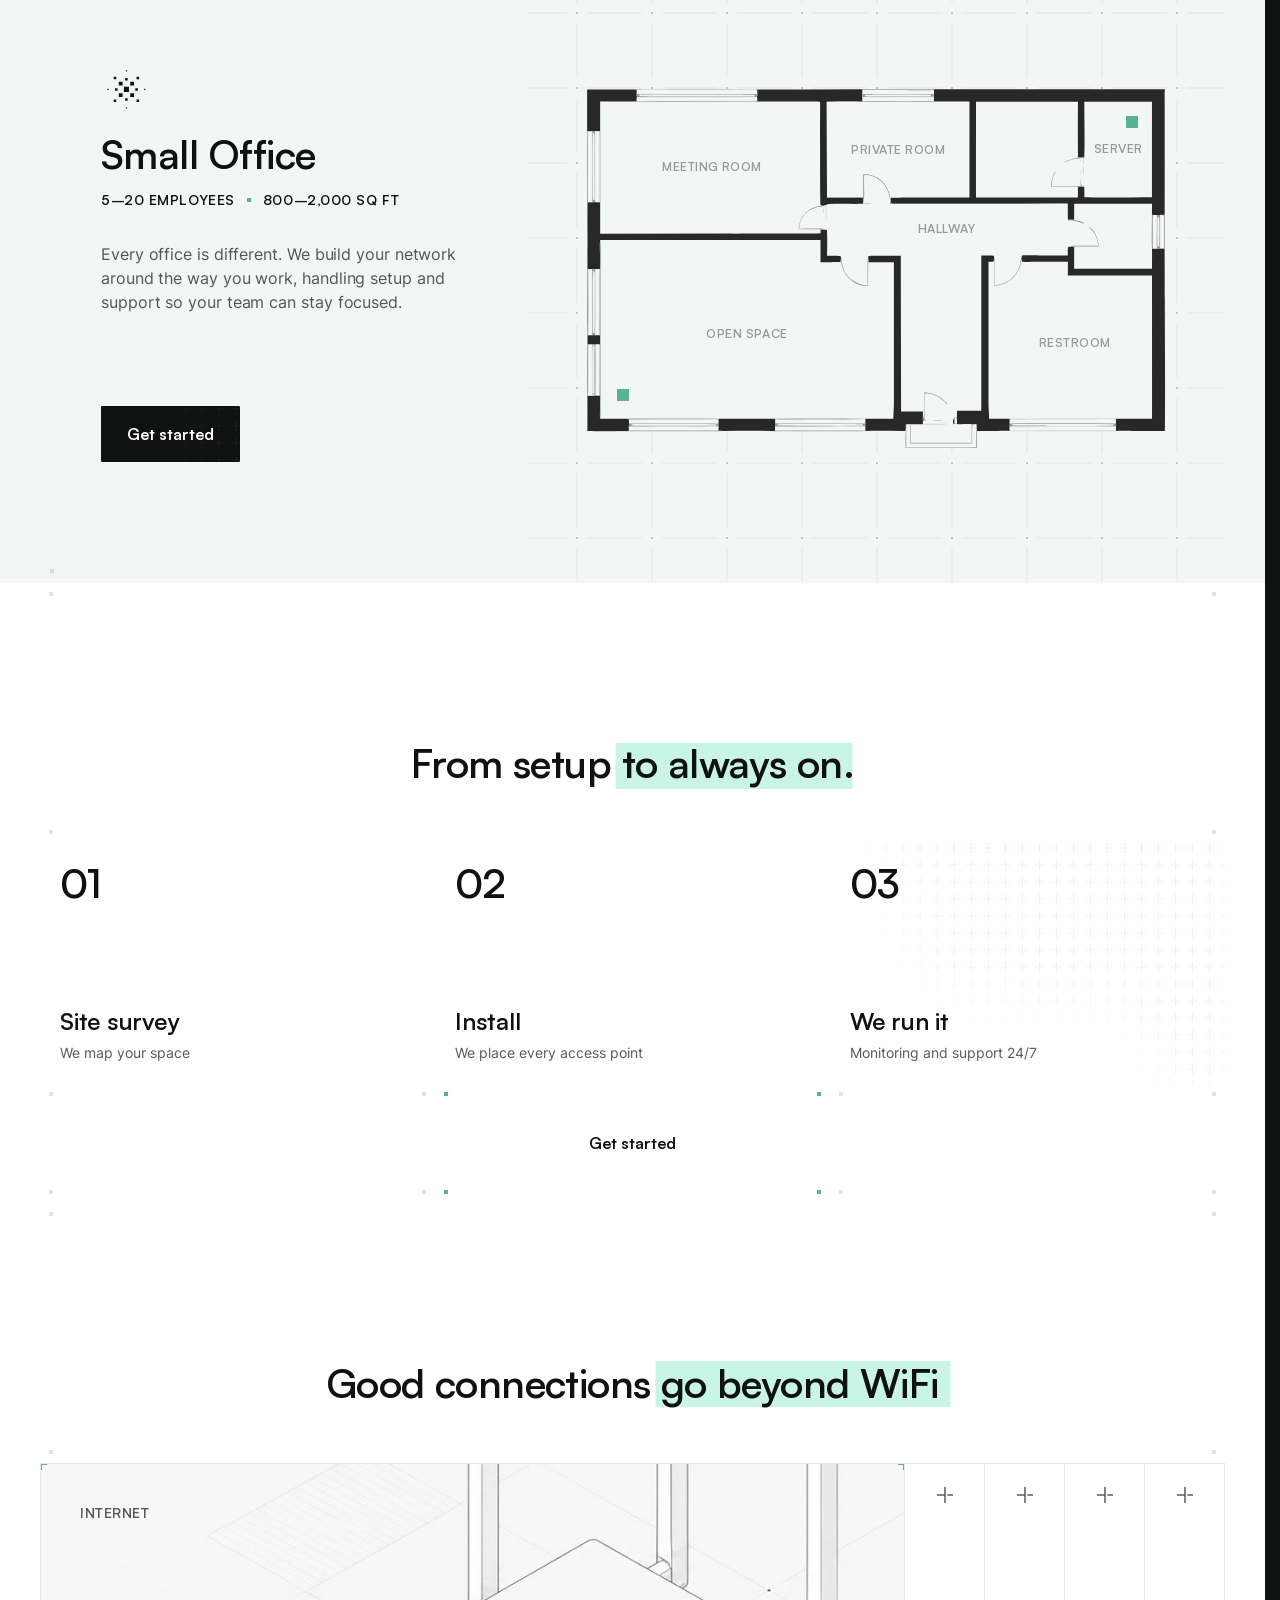
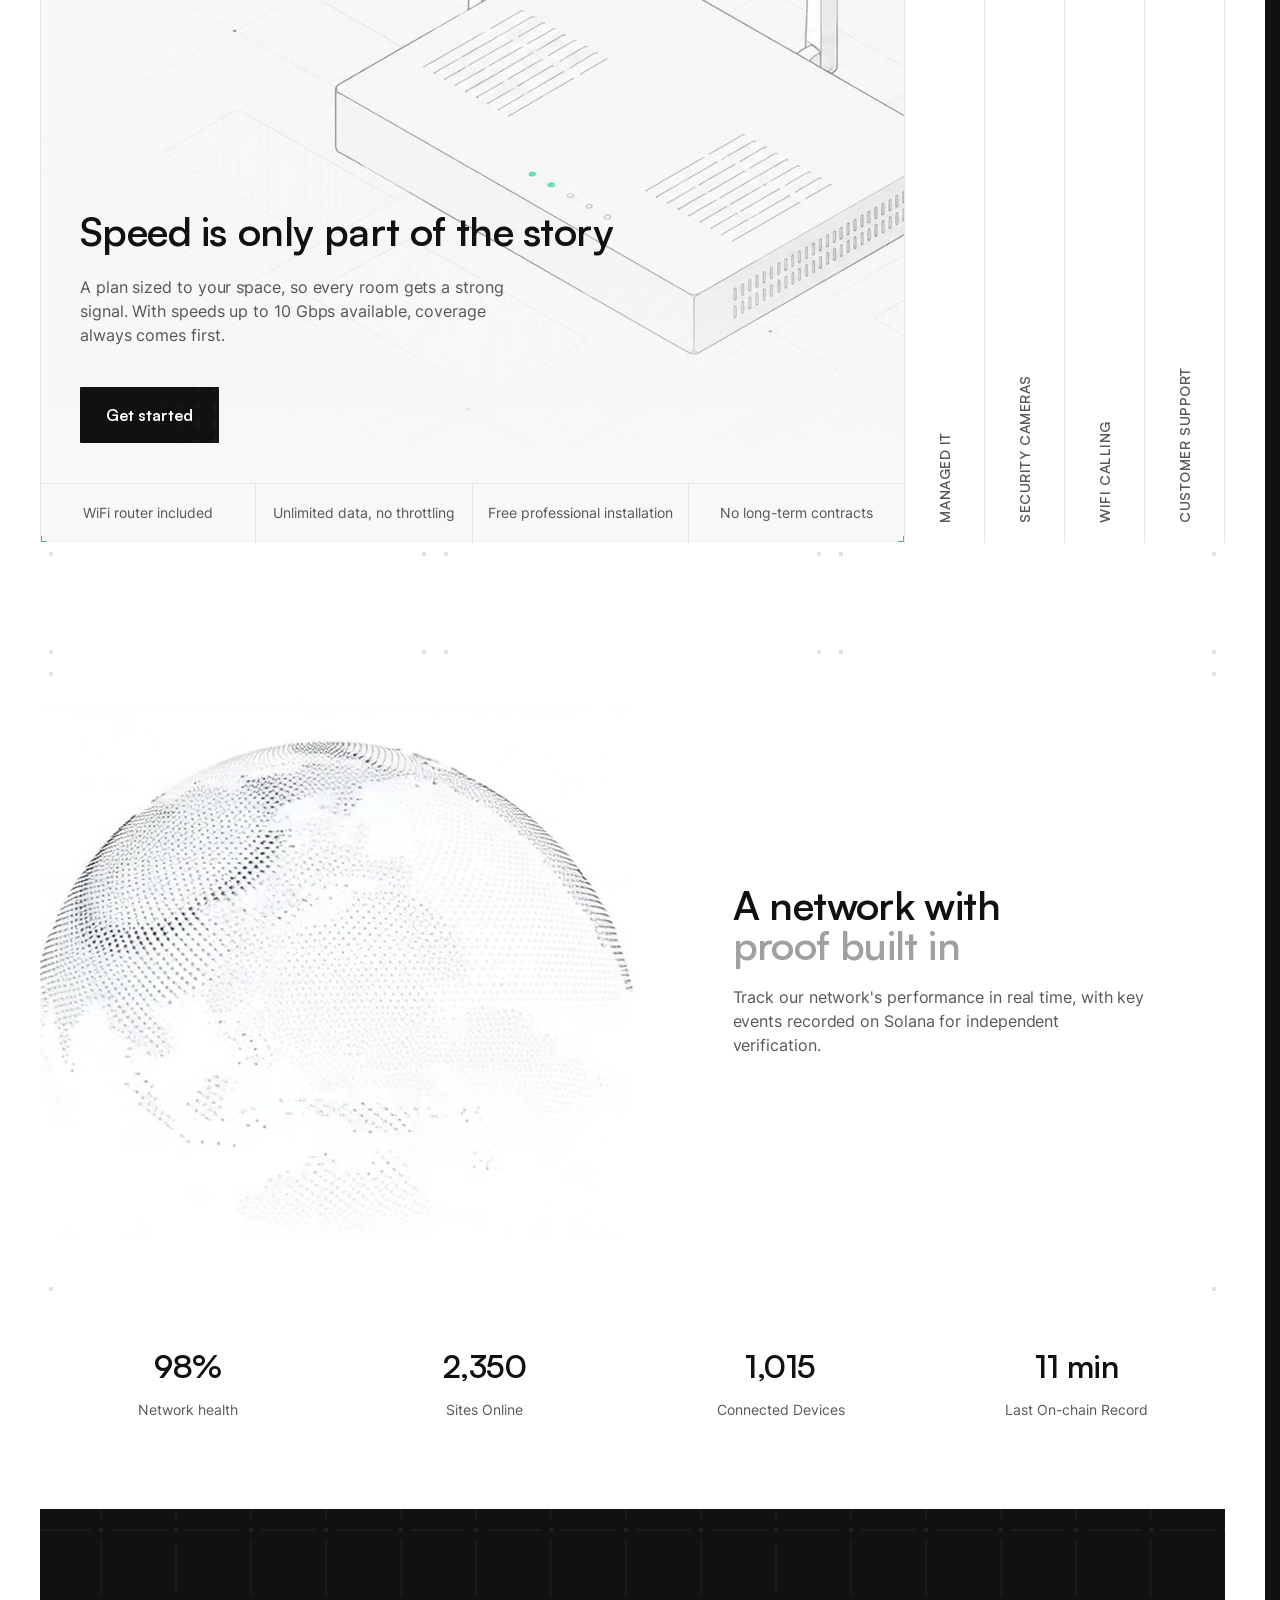
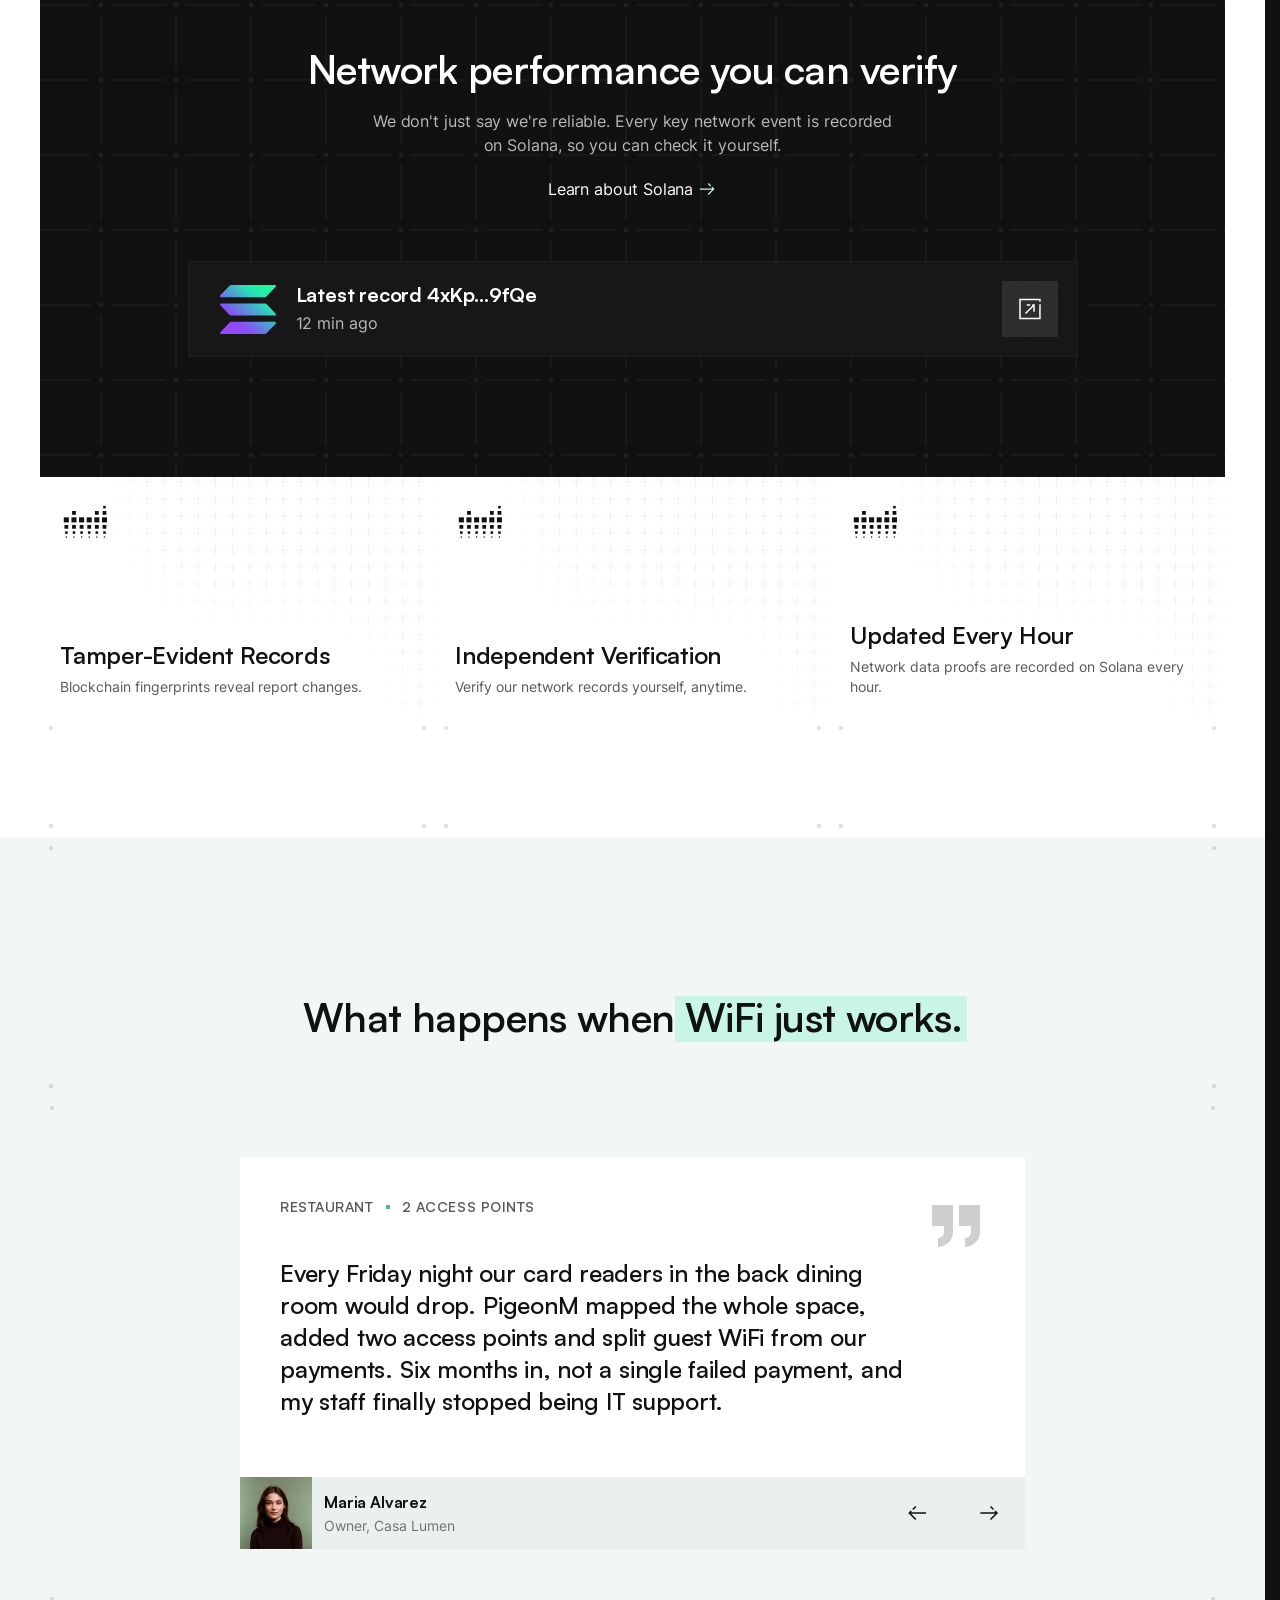
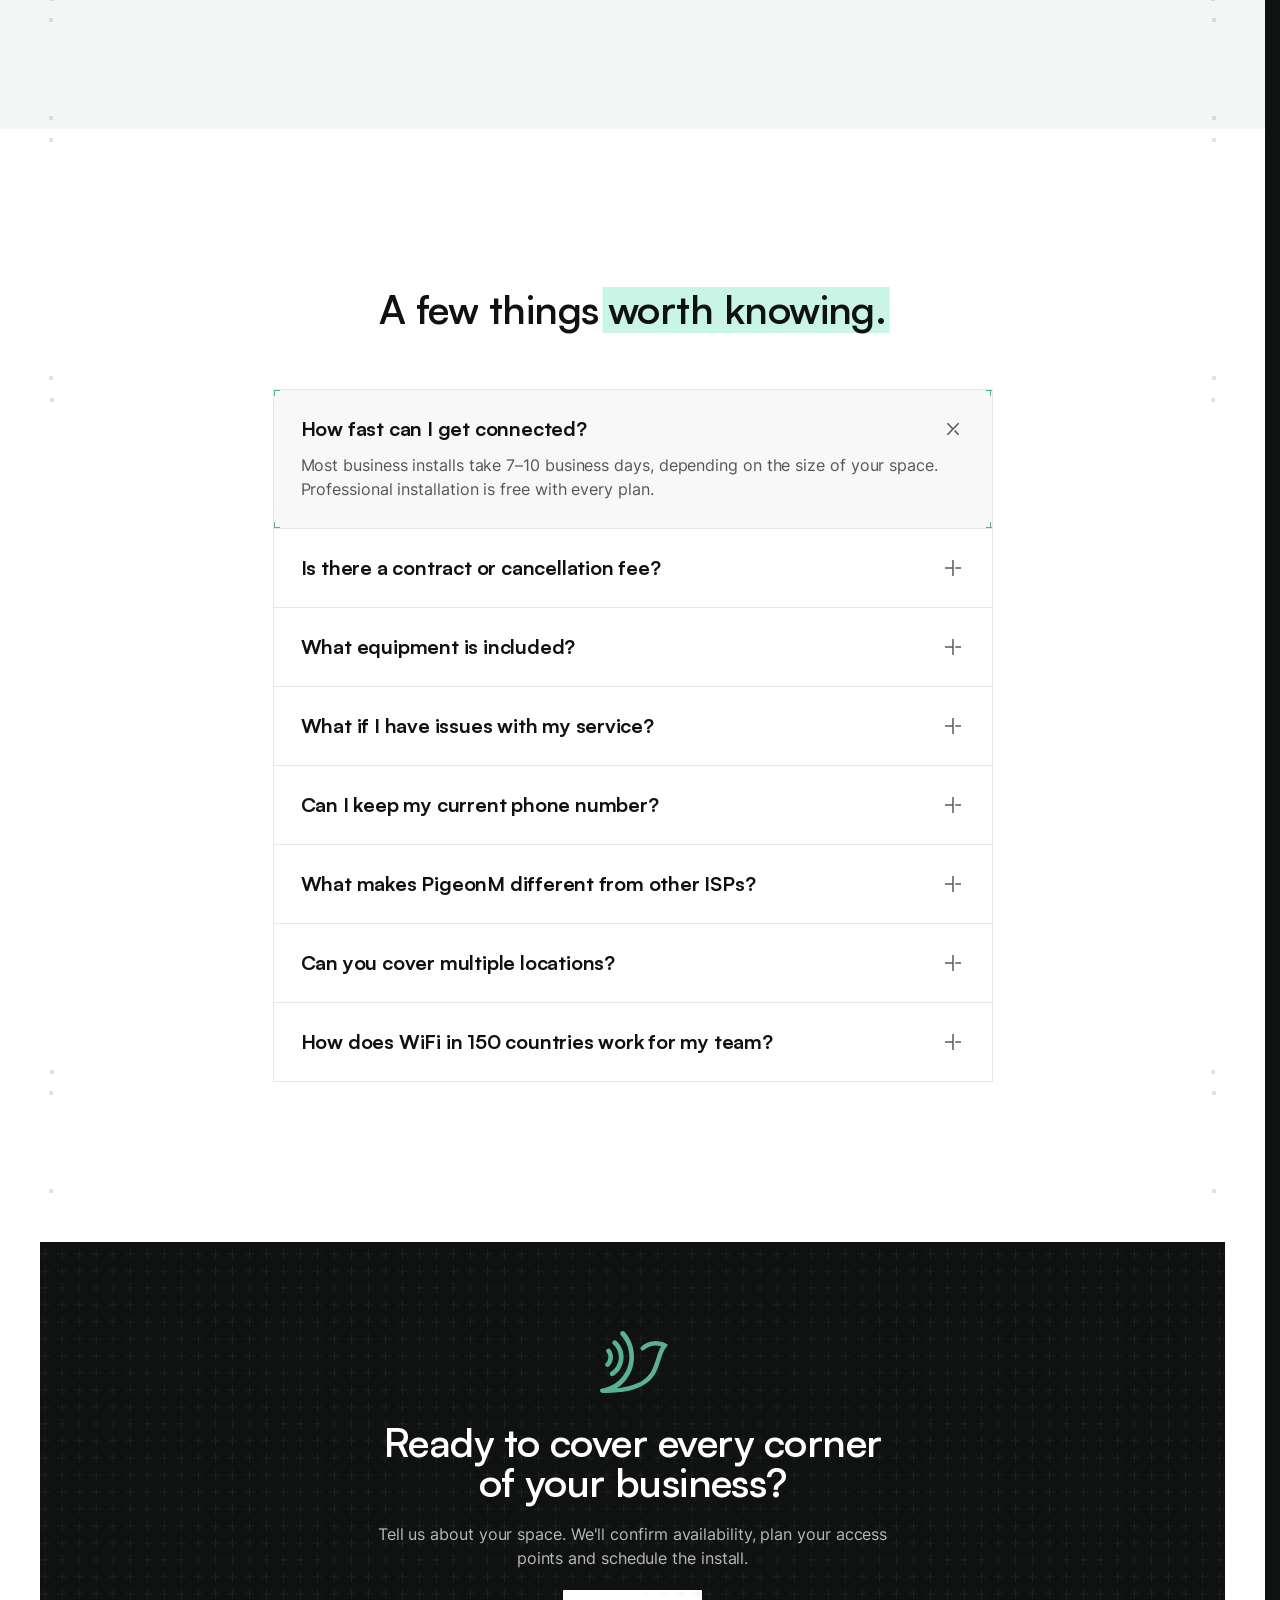
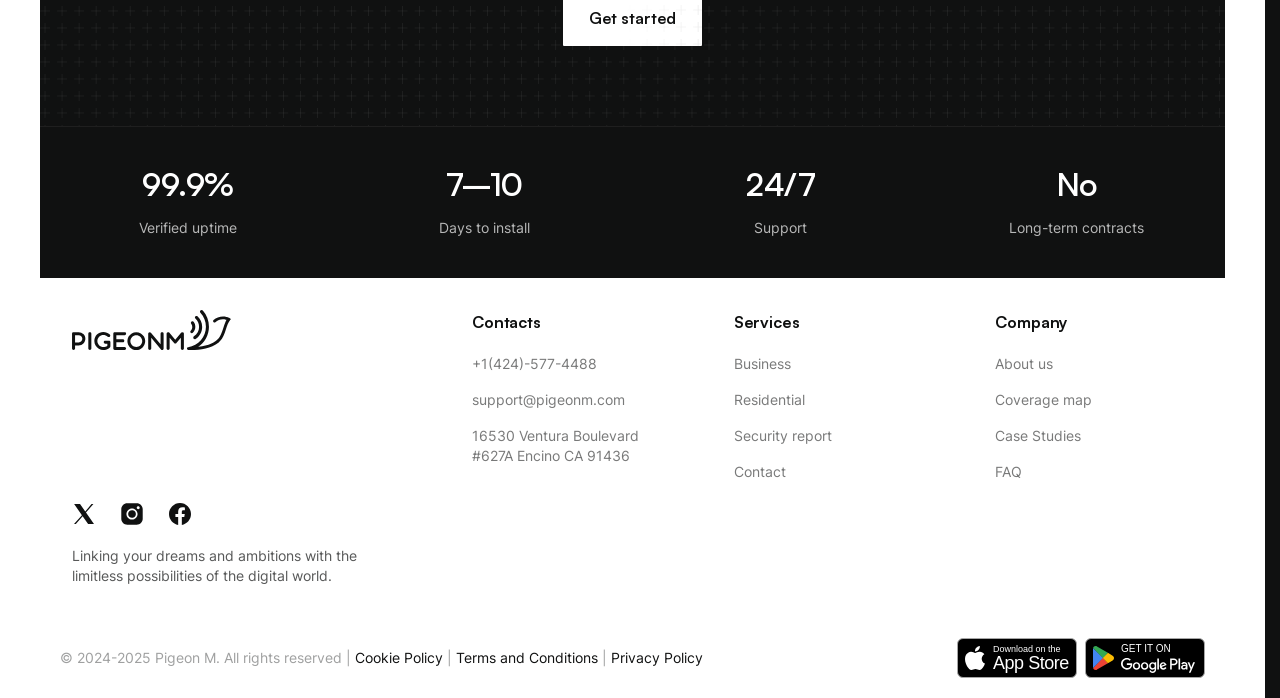
==== commit 223c9431: "Connectivity title: room for the descenders The title is painted by its background clipped to the te" ====
--- a/business.html
+++ b/business.html
@@ -40,7 +40,7 @@
   <script src="js/grid.js?v=de0c2bf2" defer></script>
   <link rel="preload" as="image" href="assets/img/hero-business.webp" imagesrcset="assets/img/hero-business.webp 1x, assets/img/hero-business@2x.webp 2x">
   <link rel="stylesheet" href="css/hero.css?v=f1444ae8">
-  <link rel="stylesheet" href="css/sections.css?v=01cfec4d">
+  <link rel="stylesheet" href="css/sections.css?v=68cc0d76">
 </head>
 <body>
 <!-- the line that sweeps across the screen from page to page -->
--- a/css/sections.css
+++ b/css/sections.css
@@ -378,6 +378,9 @@
   scale: var(--title-scale, 1);
   text-align: center;
   white-space: nowrap;
+  /* the text is painted by its background (below), which only reaches the box's edges: room for
+     the descenders (g, y, p) above and below alike, so it stays centred */
+  padding: 0.16em 0;
   /* white sweeps across the dim title as --fill goes 0 → 1 */
   --fill-at: calc(var(--fill, 1) * 110% - 5%);
   background: linear-gradient(90deg, var(--c-white) calc(var(--fill-at) - 4%), rgba(255, 255, 255, 0.25) calc(var(--fill-at) + 4%));
